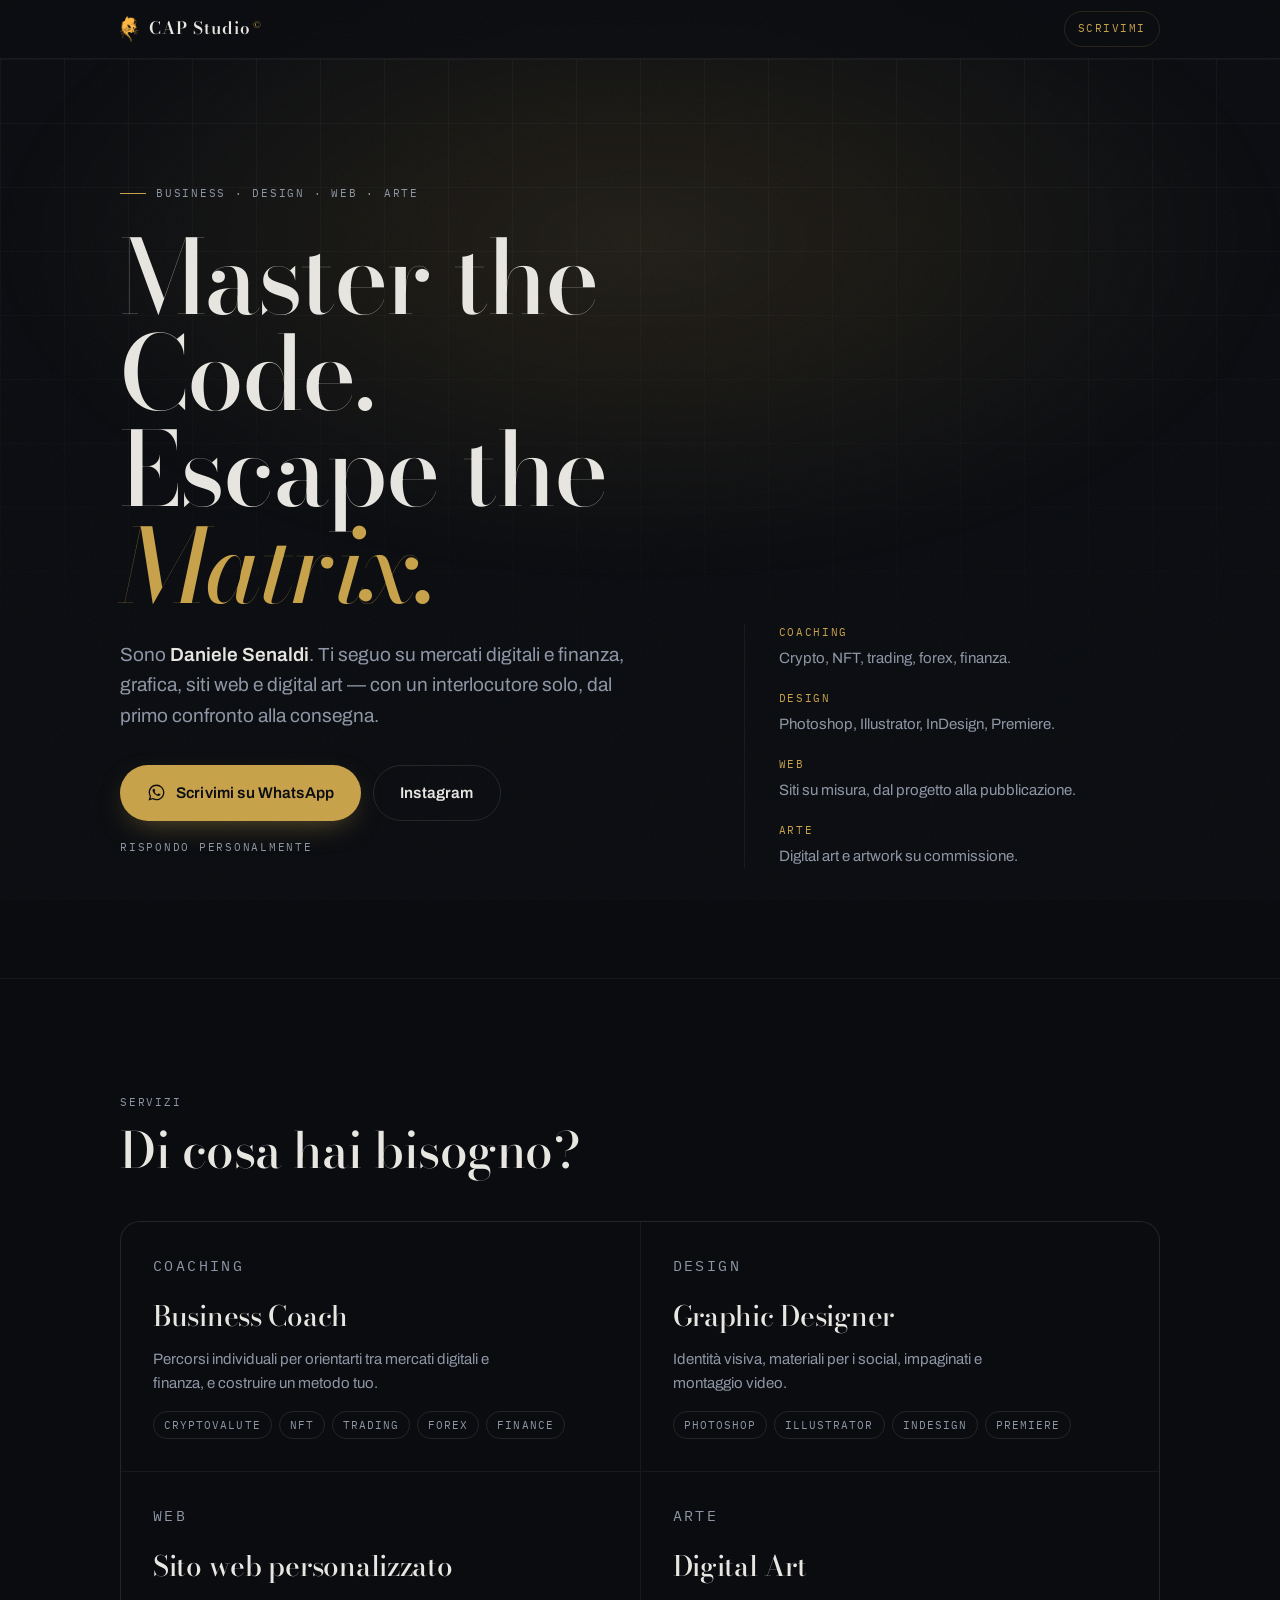
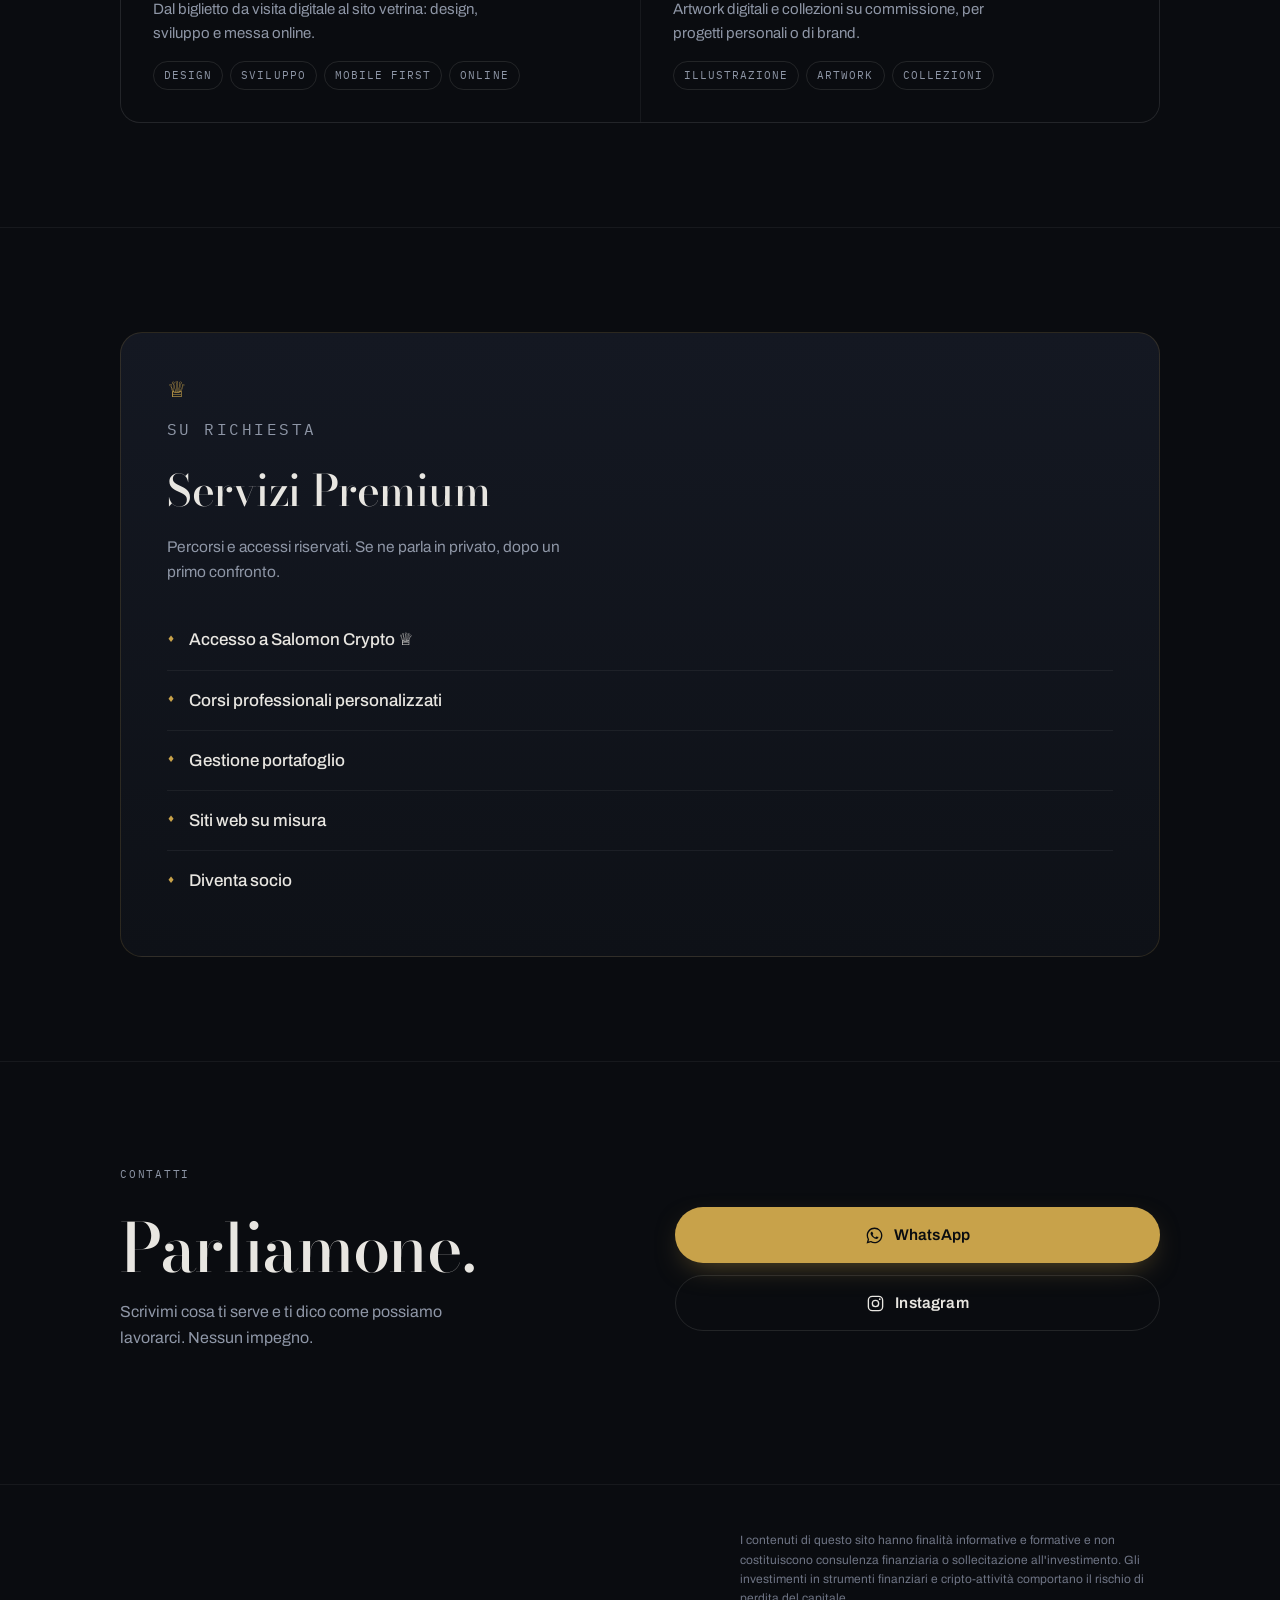
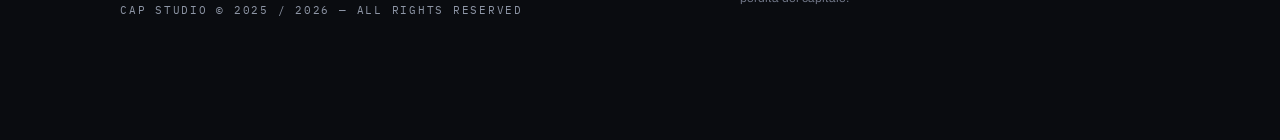
==== index.html @ 84369e01 "Add files via upload" ====
<!DOCTYPE html>
<html lang="it">
<head>
<meta charset="utf-8">
<meta name="viewport" content="width=device-width, initial-scale=1, viewport-fit=cover">
<title>CAP Studio © — Daniele Senaldi</title>
<meta name="description" content="CAP Studio: coaching su finanza e mercati digitali, graphic design, siti web su misura e digital art. Scrivimi su WhatsApp.">
<meta name="theme-color" content="#0A0C10">
<link rel="icon" href="https://danielesenaldi.github.io/CAP/caplogo.png">

<meta property="og:type" content="website">
<meta property="og:title" content="CAP Studio © — Daniele Senaldi">
<meta property="og:description" content="Coaching su finanza e mercati digitali, graphic design, siti web su misura e digital art.">
<meta property="og:image" content="https://danielesenaldi.github.io/CAP/caplogo.png">
<meta property="og:url" content="https://danielesenaldi.github.io/CAP/">
<meta name="twitter:card" content="summary_large_image">

<link rel="preconnect" href="https://fonts.googleapis.com">
<link rel="preconnect" href="https://fonts.gstatic.com" crossorigin>
<link href="https://fonts.googleapis.com/css2?family=Archivo:wght@400;500;600;700&family=Bodoni+Moda:ital,opsz,wght@0,6..96,400..900;1,6..96,400..900&family=IBM+Plex+Mono:wght@400;500&display=swap" rel="stylesheet">

<style>
/* ============================================================
   CAP STUDIO — palette
   ink #0A0C10 · surface #141822 · bone #E8E6E1
   mist #8E96A6 · brass #C8A24A
   ============================================================ */
:root{
  --ink:#0A0C10;
  --ink-2:#0E1117;
  --surface:#141822;
  --line:rgba(232,230,225,.11);
  --line-soft:rgba(232,230,225,.06);
  --bone:#E8E6E1;
  --mist:#8E96A6;
  --brass:#C8A24A;
  --brass-dim:rgba(200,162,74,.16);
  --pad:clamp(20px,5.5vw,40px);
  --maxw:1120px;
}
*{box-sizing:border-box}
html{-webkit-text-size-adjust:100%}
body{
  margin:0;
  background:var(--ink);
  color:var(--bone);
  font-family:"Archivo",system-ui,sans-serif;
  font-size:16px;
  line-height:1.6;
  -webkit-font-smoothing:antialiased;
  overflow-x:hidden;
}
/* grana finissima, tiene il fondo scuro vivo */
body::after{
  content:"";position:fixed;inset:0;pointer-events:none;z-index:60;opacity:.035;
  background-image:url("data:image/svg+xml,%3Csvg xmlns='http://www.w3.org/2000/svg' width='140' height='140'%3E%3Cfilter id='n'%3E%3CfeTurbulence type='fractalNoise' baseFrequency='.85' numOctaves='3'/%3E%3C/filter%3E%3Crect width='100%25' height='100%25' filter='url(%23n)'/%3E%3C/svg%3E");
}
a{color:inherit;text-decoration:none}
img{max-width:100%;display:block}
::selection{background:var(--brass);color:var(--ink)}
:focus-visible{outline:2px solid var(--brass);outline-offset:3px;border-radius:4px}

.wrap{width:100%;max-width:var(--maxw);margin:0 auto;padding-inline:var(--pad)}

/* ---------- utility type ---------- */
.mono{
  font-family:"IBM Plex Mono",ui-monospace,monospace;
  font-size:11px;letter-spacing:.16em;text-transform:uppercase;color:var(--mist);
}
.serif{font-family:"Bodoni Moda",Georgia,serif}

/* ---------- topbar ---------- */
.topbar{
  position:sticky;top:0;z-index:50;
  background:rgba(10,12,16,.72);
  backdrop-filter:saturate(140%) blur(14px);
  -webkit-backdrop-filter:saturate(140%) blur(14px);
  border-bottom:1px solid var(--line-soft);
}
.topbar__in{display:flex;align-items:center;justify-content:space-between;height:58px}
.brand{display:flex;align-items:center;gap:10px}
/* Se il logo è chiaro su fondo trasparente va benissimo così.
   Se invece è SCURO o ha lo sfondo bianco, aggiungi la classe
   "logo--invert" al tag <img> qui sotto. */
.brand img{height:26px;width:auto}
.logo--invert{filter:invert(1) brightness(1.6)}
.brand__name{font-family:"Bodoni Moda",serif;font-size:17px;letter-spacing:.06em;font-weight:600}
.brand__name sup{font-size:9px;color:var(--brass);vertical-align:super;margin-left:2px}
.topbar__cta{
  font-family:"IBM Plex Mono",monospace;font-size:11px;letter-spacing:.14em;text-transform:uppercase;
  color:var(--brass);border:1px solid var(--brass-dim);padding:8px 13px;border-radius:100px;
  transition:background .25s ease;
}
.topbar__cta:hover{background:var(--brass-dim)}

/* ---------- hero ---------- */
.hero{position:relative;padding:clamp(48px,11vw,96px) 0 clamp(44px,9vw,80px)}
.hero::before{
  content:"";position:absolute;z-index:-1;inset:-30% -20% 30% -20%;
  background:radial-gradient(closest-side,rgba(200,162,74,.13),transparent 72%);
  filter:blur(20px);
}
.hero__grid{
  position:absolute;inset:0;z-index:-2;pointer-events:none;
  background-image:linear-gradient(var(--line-soft) 1px,transparent 1px),
                   linear-gradient(90deg,var(--line-soft) 1px,transparent 1px);
  background-size:64px 64px;
  mask-image:linear-gradient(180deg,rgba(0,0,0,.7),transparent 78%);
  -webkit-mask-image:linear-gradient(180deg,rgba(0,0,0,.7),transparent 78%);
}
.eyebrow{display:flex;align-items:center;gap:10px;margin-bottom:26px}
.eyebrow::before{content:"";width:26px;height:1px;background:var(--brass);flex:none}

h1{
  font-family:"Bodoni Moda",Georgia,serif;
  font-weight:500;
  font-size:clamp(2.9rem,12.5vw,6.4rem);
  line-height:.94;
  letter-spacing:-.02em;
  margin:0 0 26px;
}
h1 .line{display:block}
h1 em{font-style:italic;color:var(--brass);font-weight:500}
.decode{display:inline-block;min-width:1ch}

.lede{
  font-size:clamp(16px,4.1vw,19px);
  color:var(--mist);
  max-width:46ch;
  margin:0 0 34px;
}
.lede b{color:var(--bone);font-weight:600}

.actions{display:flex;flex-wrap:wrap;gap:12px;align-items:center}
.btn{
  display:inline-flex;align-items:center;justify-content:center;gap:10px;
  min-height:56px;padding:0 26px;border-radius:100px;
  font-weight:600;font-size:15.5px;letter-spacing:.01em;
  border:1px solid transparent;transition:transform .18s ease,background .25s ease,border-color .25s ease;
}
.btn:active{transform:scale(.975)}
.btn--primary{background:var(--brass);color:#0A0C10;box-shadow:0 10px 30px -12px rgba(200,162,74,.55)}
.btn--primary:hover{background:#D8B25C}
.btn--ghost{border-color:var(--line);color:var(--bone)}
.btn--ghost:hover{border-color:var(--brass);color:var(--brass)}
.btn svg{width:19px;height:19px;flex:none}
.note{margin-top:18px}

/* ---------- sezioni ---------- */
section{padding:clamp(56px,11vw,104px) 0;border-top:1px solid var(--line-soft)}
.head{margin-bottom:clamp(28px,6vw,44px)}
.head h2{
  font-family:"Bodoni Moda",serif;font-weight:500;
  font-size:clamp(2rem,7.5vw,3.1rem);line-height:1.04;letter-spacing:-.01em;margin:14px 0 0;
}

/* ---------- servizi ---------- */
.services{display:grid;gap:1px;background:var(--line-soft);border:1px solid var(--line-soft);border-radius:20px;overflow:hidden}
.service{background:var(--ink);padding:clamp(22px,5.5vw,32px);transition:background .3s ease}
.service:hover{background:var(--ink-2)}
.service h3{
  font-family:"Bodoni Moda",serif;font-weight:500;font-size:clamp(1.4rem,5.4vw,1.75rem);
  margin:12px 0 8px;letter-spacing:-.01em;
}
.service p{margin:0 0 16px;color:var(--mist);font-size:15px;max-width:40ch}
.tags{display:flex;flex-wrap:wrap;gap:7px;list-style:none;padding:0;margin:0}
.tags li{
  font-family:"IBM Plex Mono",monospace;font-size:10.5px;letter-spacing:.1em;text-transform:uppercase;
  color:var(--mist);border:1px solid var(--line);padding:5px 10px;border-radius:100px;
}

/* ---------- premium ---------- */
.premium{
  background:linear-gradient(180deg,var(--surface),var(--ink-2));
  border:1px solid var(--brass-dim);border-radius:22px;
  padding:clamp(26px,6vw,46px);
}
.premium .crown{font-size:22px;color:var(--brass);line-height:1}
.premium h2{
  font-family:"Bodoni Moda",serif;font-weight:500;font-size:clamp(1.9rem,7vw,2.7rem);
  margin:14px 0 10px;letter-spacing:-.01em;
}
.premium > p{color:var(--mist);margin:0 0 26px;max-width:44ch;font-size:15.5px}
.plist{list-style:none;margin:0;padding:0}
.plist li{
  display:flex;align-items:center;gap:14px;
  padding:16px 0;border-top:1px solid var(--line-soft);
  font-size:clamp(15.5px,4.2vw,17px);font-weight:500;
}
.plist li:first-child{border-top:0}
.plist li::before{
  content:"♦";color:var(--brass);font-size:9px;flex:none;transform:translateY(-1px);
}

/* ---------- contatti ---------- */
.contact{text-align:left}
.contact h2{
  font-family:"Bodoni Moda",serif;font-weight:500;
  font-size:clamp(2.3rem,10vw,4.2rem);line-height:1;letter-spacing:-.02em;margin:14px 0 18px;
}
.contact p{color:var(--mist);max-width:42ch;margin:0 0 30px}
.contact .actions{margin-bottom:8px}
.contact .btn{width:100%}

/* ---------- footer ---------- */
footer{border-top:1px solid var(--line-soft);padding:34px 0 calc(120px + env(safe-area-inset-bottom))}
.foot{display:flex;flex-direction:column;gap:14px}
.disclaimer{font-size:12px;line-height:1.6;color:#6E7484;max-width:60ch}

/* ---------- dock mobile ---------- */
.dock{
  position:fixed;left:0;right:0;bottom:0;z-index:55;
  padding:12px var(--pad) calc(12px + env(safe-area-inset-bottom));
  background:linear-gradient(180deg,rgba(10,12,16,0),rgba(10,12,16,.92) 34%);
  transform:translateY(130%);transition:transform .38s cubic-bezier(.2,.8,.2,1);
}
.dock.is-on{transform:translateY(0)}
.dock .btn{width:100%}

/* ---------- reveal ---------- */
.rv{opacity:0;transform:translateY(18px);transition:opacity .7s ease,transform .7s cubic-bezier(.2,.8,.2,1)}
.rv.in{opacity:1;transform:none}

/* ---------- desktop ---------- */
@media (min-width:900px){
  .hero{padding:clamp(80px,9vw,130px) 0 110px}
  .hero__in{display:grid;grid-template-columns:1.15fr .85fr;gap:60px;align-items:end}
  .hero__aside{border-left:1px solid var(--line-soft);padding-left:34px}
  .hero__aside dl{margin:0;display:grid;gap:20px}
  .hero__aside dt{font-family:"IBM Plex Mono",monospace;font-size:10.5px;letter-spacing:.16em;text-transform:uppercase;color:var(--brass)}
  .hero__aside dd{margin:5px 0 0;font-size:15px;color:var(--mist)}
  .services{grid-template-columns:1fr 1fr}
  .contact__in{display:grid;grid-template-columns:1fr 1fr;gap:70px;align-items:center}
  .contact .actions{flex-direction:column;align-items:stretch}
  .dock{display:none}
  .foot{flex-direction:row;justify-content:space-between;align-items:flex-end}
}
@media (max-width:899px){.hero__aside{display:none}}

@media (prefers-reduced-motion:reduce){
  *{animation:none!important;transition:none!important}
  .rv{opacity:1;transform:none}
}
</style>
</head>
<body>

<header class="topbar">
  <div class="wrap topbar__in">
    <a class="brand" href="#top">
      <img src="https://danielesenaldi.github.io/CAP/caplogo.png" alt="">
      <span class="brand__name">CAP Studio<sup>©</sup></span>
    </a>
    <a class="topbar__cta" href="https://wa.me/393472335717?text=Ciao%20Daniele%2C%20ti%20scrivo%20dal%20sito%20CAP%20Studio.">Scrivimi</a>
  </div>
</header>

<main id="top">

  <!-- HERO -->
  <div class="hero">
    <div class="hero__grid" aria-hidden="true"></div>
    <div class="wrap hero__in">
      <div>
        <p class="mono eyebrow">Business · Design · Web · Arte</p>
        <h1>
          <span class="line">Master the Code.</span>
          <span class="line">Escape the <em><span class="decode" data-word="Matrix">Matrix</span>.</em></span>
        </h1>
        <p class="lede">Sono <b>Daniele Senaldi</b>. Ti seguo su mercati digitali e finanza, grafica, siti web e digital art — con un interlocutore solo, dal primo confronto alla consegna.</p>
        <div class="actions">
          <a class="btn btn--primary" href="https://wa.me/393472335717?text=Ciao%20Daniele%2C%20ti%20scrivo%20dal%20sito%20CAP%20Studio.">
            <svg viewBox="0 0 24 24" fill="currentColor" aria-hidden="true"><path d="M12.04 2C6.58 2 2.13 6.45 2.13 11.91c0 1.75.46 3.45 1.32 4.95L2 22l5.25-1.38a9.9 9.9 0 0 0 4.79 1.22h.01c5.46 0 9.91-4.45 9.91-9.91 0-2.65-1.03-5.14-2.9-7.01A9.82 9.82 0 0 0 12.04 2Zm0 18.15h-.01a8.2 8.2 0 0 1-4.19-1.15l-.3-.18-3.12.82.83-3.04-.2-.31a8.16 8.16 0 0 1-1.26-4.38c0-4.54 3.7-8.24 8.25-8.24 2.2 0 4.27.86 5.83 2.42a8.19 8.19 0 0 1 2.41 5.83c0 4.54-3.7 8.23-8.24 8.23Zm4.52-6.16c-.25-.12-1.47-.72-1.69-.81-.23-.08-.39-.12-.56.13-.16.24-.64.8-.78.97-.15.16-.29.18-.54.06-.25-.13-1.05-.39-1.99-1.23-.74-.66-1.24-1.47-1.38-1.72-.15-.25-.02-.38.11-.5.11-.11.25-.29.37-.44.13-.15.17-.25.25-.41.09-.17.04-.31-.02-.44-.06-.12-.56-1.35-.77-1.85-.2-.48-.4-.42-.56-.43h-.47c-.16 0-.42.06-.64.31-.22.25-.84.82-.84 2s.86 2.32.98 2.48c.12.16 1.7 2.59 4.11 3.63.58.25 1.02.4 1.37.51.58.18 1.1.16 1.52.1.46-.07 1.47-.6 1.68-1.18.21-.58.21-1.07.15-1.18-.06-.11-.22-.17-.47-.29Z"/></svg>
            Scrivimi su WhatsApp
          </a>
          <a class="btn btn--ghost" href="https://instagram.com/daniele.senaldi?igsh=MXV1d3dmcTcwMTh4Yg==">Instagram</a>
        </div>
        <p class="mono note">Rispondo personalmente</p>
      </div>

      <aside class="hero__aside">
        <dl>
          <div><dt>Coaching</dt><dd>Crypto, NFT, trading, forex, finanza.</dd></div>
          <div><dt>Design</dt><dd>Photoshop, Illustrator, InDesign, Premiere.</dd></div>
          <div><dt>Web</dt><dd>Siti su misura, dal progetto alla pubblicazione.</dd></div>
          <div><dt>Arte</dt><dd>Digital art e artwork su commissione.</dd></div>
        </dl>
      </aside>
    </div>
  </div>

  <!-- SERVIZI -->
  <section>
    <div class="wrap">
      <div class="head rv">
        <p class="mono">Servizi</p>
        <h2>Di cosa hai bisogno?</h2>
      </div>

      <div class="services rv">
        <article class="service">
          <p class="mono">Coaching</p>
          <h3>Business Coach</h3>
          <p>Percorsi individuali per orientarti tra mercati digitali e finanza, e costruire un metodo tuo.</p>
          <ul class="tags"><li>Cryptovalute</li><li>NFT</li><li>Trading</li><li>Forex</li><li>Finance</li></ul>
        </article>

        <article class="service">
          <p class="mono">Design</p>
          <h3>Graphic Designer</h3>
          <p>Identità visiva, materiali per i social, impaginati e montaggio video.</p>
          <ul class="tags"><li>Photoshop</li><li>Illustrator</li><li>InDesign</li><li>Premiere</li></ul>
        </article>

        <article class="service">
          <p class="mono">Web</p>
          <h3>Sito web personalizzato</h3>
          <p>Dal biglietto da visita digitale al sito vetrina: design, sviluppo e messa online.</p>
          <ul class="tags"><li>Design</li><li>Sviluppo</li><li>Mobile first</li><li>Online</li></ul>
        </article>

        <article class="service">
          <p class="mono">Arte</p>
          <h3>Digital Art</h3>
          <p>Artwork digitali e collezioni su commissione, per progetti personali o di brand.</p>
          <ul class="tags"><li>Illustrazione</li><li>Artwork</li><li>Collezioni</li></ul>
        </article>
      </div>
    </div>
  </section>

  <!-- PREMIUM -->
  <section>
    <div class="wrap">
      <div class="premium rv">
        <div class="crown">♕</div>
        <p class="mono" style="margin:16px 0 0">Su richiesta</p>
        <h2>Servizi Premium</h2>
        <p>Percorsi e accessi riservati. Se ne parla in privato, dopo un primo confronto.</p>
        <ul class="plist">
          <li>Accesso a Salomon Crypto ♕</li>
          <li>Corsi professionali personalizzati</li>
          <li>Gestione portafoglio</li>
          <li>Siti web su misura</li>
          <li>Diventa socio</li>
        </ul>
      </div>
    </div>
  </section>

  <!-- CONTATTI -->
  <section class="contact" id="contatti">
    <div class="wrap contact__in">
      <div class="rv">
        <p class="mono">Contatti</p>
        <h2>Parliamone.</h2>
        <p>Scrivimi cosa ti serve e ti dico come possiamo lavorarci. Nessun impegno.</p>
      </div>
      <div class="actions rv">
        <a class="btn btn--primary" href="https://wa.me/393472335717?text=Ciao%20Daniele%2C%20ti%20scrivo%20dal%20sito%20CAP%20Studio.">
          <svg viewBox="0 0 24 24" fill="currentColor" aria-hidden="true"><path d="M12.04 2C6.58 2 2.13 6.45 2.13 11.91c0 1.75.46 3.45 1.32 4.95L2 22l5.25-1.38a9.9 9.9 0 0 0 4.79 1.22h.01c5.46 0 9.91-4.45 9.91-9.91 0-2.65-1.03-5.14-2.9-7.01A9.82 9.82 0 0 0 12.04 2Zm0 18.15h-.01a8.2 8.2 0 0 1-4.19-1.15l-.3-.18-3.12.82.83-3.04-.2-.31a8.16 8.16 0 0 1-1.26-4.38c0-4.54 3.7-8.24 8.25-8.24 2.2 0 4.27.86 5.83 2.42a8.19 8.19 0 0 1 2.41 5.83c0 4.54-3.7 8.23-8.24 8.23Zm4.52-6.16c-.25-.12-1.47-.72-1.69-.81-.23-.08-.39-.12-.56.13-.16.24-.64.8-.78.97-.15.16-.29.18-.54.06-.25-.13-1.05-.39-1.99-1.23-.74-.66-1.24-1.47-1.38-1.72-.15-.25-.02-.38.11-.5.11-.11.25-.29.37-.44.13-.15.17-.25.25-.41.09-.17.04-.31-.02-.44-.06-.12-.56-1.35-.77-1.85-.2-.48-.4-.42-.56-.43h-.47c-.16 0-.42.06-.64.31-.22.25-.84.82-.84 2s.86 2.32.98 2.48c.12.16 1.7 2.59 4.11 3.63.58.25 1.02.4 1.37.51.58.18 1.1.16 1.52.1.46-.07 1.47-.6 1.68-1.18.21-.58.21-1.07.15-1.18-.06-.11-.22-.17-.47-.29Z"/></svg>
          WhatsApp
        </a>
        <a class="btn btn--ghost" href="https://instagram.com/daniele.senaldi?igsh=MXV1d3dmcTcwMTh4Yg==">
          <svg viewBox="0 0 24 24" fill="none" stroke="currentColor" stroke-width="1.7" aria-hidden="true"><rect x="3" y="3" width="18" height="18" rx="5"/><circle cx="12" cy="12" r="4"/><circle cx="17.4" cy="6.6" r="1.1" fill="currentColor" stroke="none"/></svg>
          Instagram
        </a>
      </div>
    </div>
  </section>
</main>

<footer>
  <div class="wrap foot">
    <p class="mono" style="margin:0">CAP Studio © 2025 / 2026 — All rights reserved</p>
    <p class="disclaimer">I contenuti di questo sito hanno finalità informative e formative e non costituiscono consulenza finanziaria o sollecitazione all'investimento. Gli investimenti in strumenti finanziari e cripto-attività comportano il rischio di perdita del capitale.</p>
  </div>
</footer>

<div class="dock" id="dock">
  <a class="btn btn--primary" href="https://wa.me/393472335717?text=Ciao%20Daniele%2C%20ti%20scrivo%20dal%20sito%20CAP%20Studio.">
    <svg viewBox="0 0 24 24" fill="currentColor" aria-hidden="true"><path d="M12.04 2C6.58 2 2.13 6.45 2.13 11.91c0 1.75.46 3.45 1.32 4.95L2 22l5.25-1.38a9.9 9.9 0 0 0 4.79 1.22h.01c5.46 0 9.91-4.45 9.91-9.91 0-2.65-1.03-5.14-2.9-7.01A9.82 9.82 0 0 0 12.04 2Zm0 18.15h-.01a8.2 8.2 0 0 1-4.19-1.15l-.3-.18-3.12.82.83-3.04-.2-.31a8.16 8.16 0 0 1-1.26-4.38c0-4.54 3.7-8.24 8.25-8.24 2.2 0 4.27.86 5.83 2.42a8.19 8.19 0 0 1 2.41 5.83c0 4.54-3.7 8.23-8.24 8.23Zm4.52-6.16c-.25-.12-1.47-.72-1.69-.81-.23-.08-.39-.12-.56.13-.16.24-.64.8-.78.97-.15.16-.29.18-.54.06-.25-.13-1.05-.39-1.99-1.23-.74-.66-1.24-1.47-1.38-1.72-.15-.25-.02-.38.11-.5.11-.11.25-.29.37-.44.13-.15.17-.25.25-.41.09-.17.04-.31-.02-.44-.06-.12-.56-1.35-.77-1.85-.2-.48-.4-.42-.56-.43h-.47c-.16 0-.42.06-.64.31-.22.25-.84.82-.84 2s.86 2.32.98 2.48c.12.16 1.7 2.59 4.11 3.63.58.25 1.02.4 1.37.51.58.18 1.1.16 1.52.1.46-.07 1.47-.6 1.68-1.18.21-.58.21-1.07.15-1.18-.06-.11-.22-.17-.47-.29Z"/></svg>
    Scrivimi su WhatsApp
  </a>
</div>

<script>
(function(){
  var reduce = window.matchMedia('(prefers-reduced-motion: reduce)').matches;

  /* --- firma: la parola "Matrix" si decodifica al caricamento --- */
  var el = document.querySelector('.decode');
  if (el && !reduce) {
    var target = el.dataset.word, pool = 'ABCDEFGHIJKLMNOPQRSTUVWXYZ#$%&/\\<>*01';
    var start = null, dur = 950;
    el.style.minWidth = el.offsetWidth + 'px';
    function frame(t){
      if (!start) start = t;
      var p = Math.min((t - start) / dur, 1), out = '';
      for (var i = 0; i < target.length; i++){
        out += (p * target.length > i + Math.random() * 1.2)
          ? target[i]
          : pool[Math.floor(Math.random() * pool.length)];
      }
      el.textContent = out;
      if (p < 1) requestAnimationFrame(frame); else el.textContent = target;
    }
    setTimeout(function(){ requestAnimationFrame(frame); }, 260);
  }

  /* --- reveal allo scroll --- */
  var io = new IntersectionObserver(function(es){
    es.forEach(function(e){ if (e.isIntersecting){ e.target.classList.add('in'); io.unobserve(e.target); } });
  }, {threshold:.14, rootMargin:'0px 0px -8% 0px'});
  document.querySelectorAll('.rv').forEach(function(n){ io.observe(n); });

  /* --- barra WhatsApp fissa su mobile --- */
  var dock = document.getElementById('dock'),
      hero = document.querySelector('.hero'),
      contatti = document.getElementById('contatti'),
      pastHero = false, atContact = false;
  function sync(){ dock.classList.toggle('is-on', pastHero && !atContact); }
  new IntersectionObserver(function(es){
    pastHero = !es[0].isIntersecting; sync();
  }, {threshold:0}).observe(hero);
  new IntersectionObserver(function(es){
    atContact = es[0].isIntersecting; sync();
  }, {threshold:.2}).observe(contatti);
})();
</script>
</body>
</html>
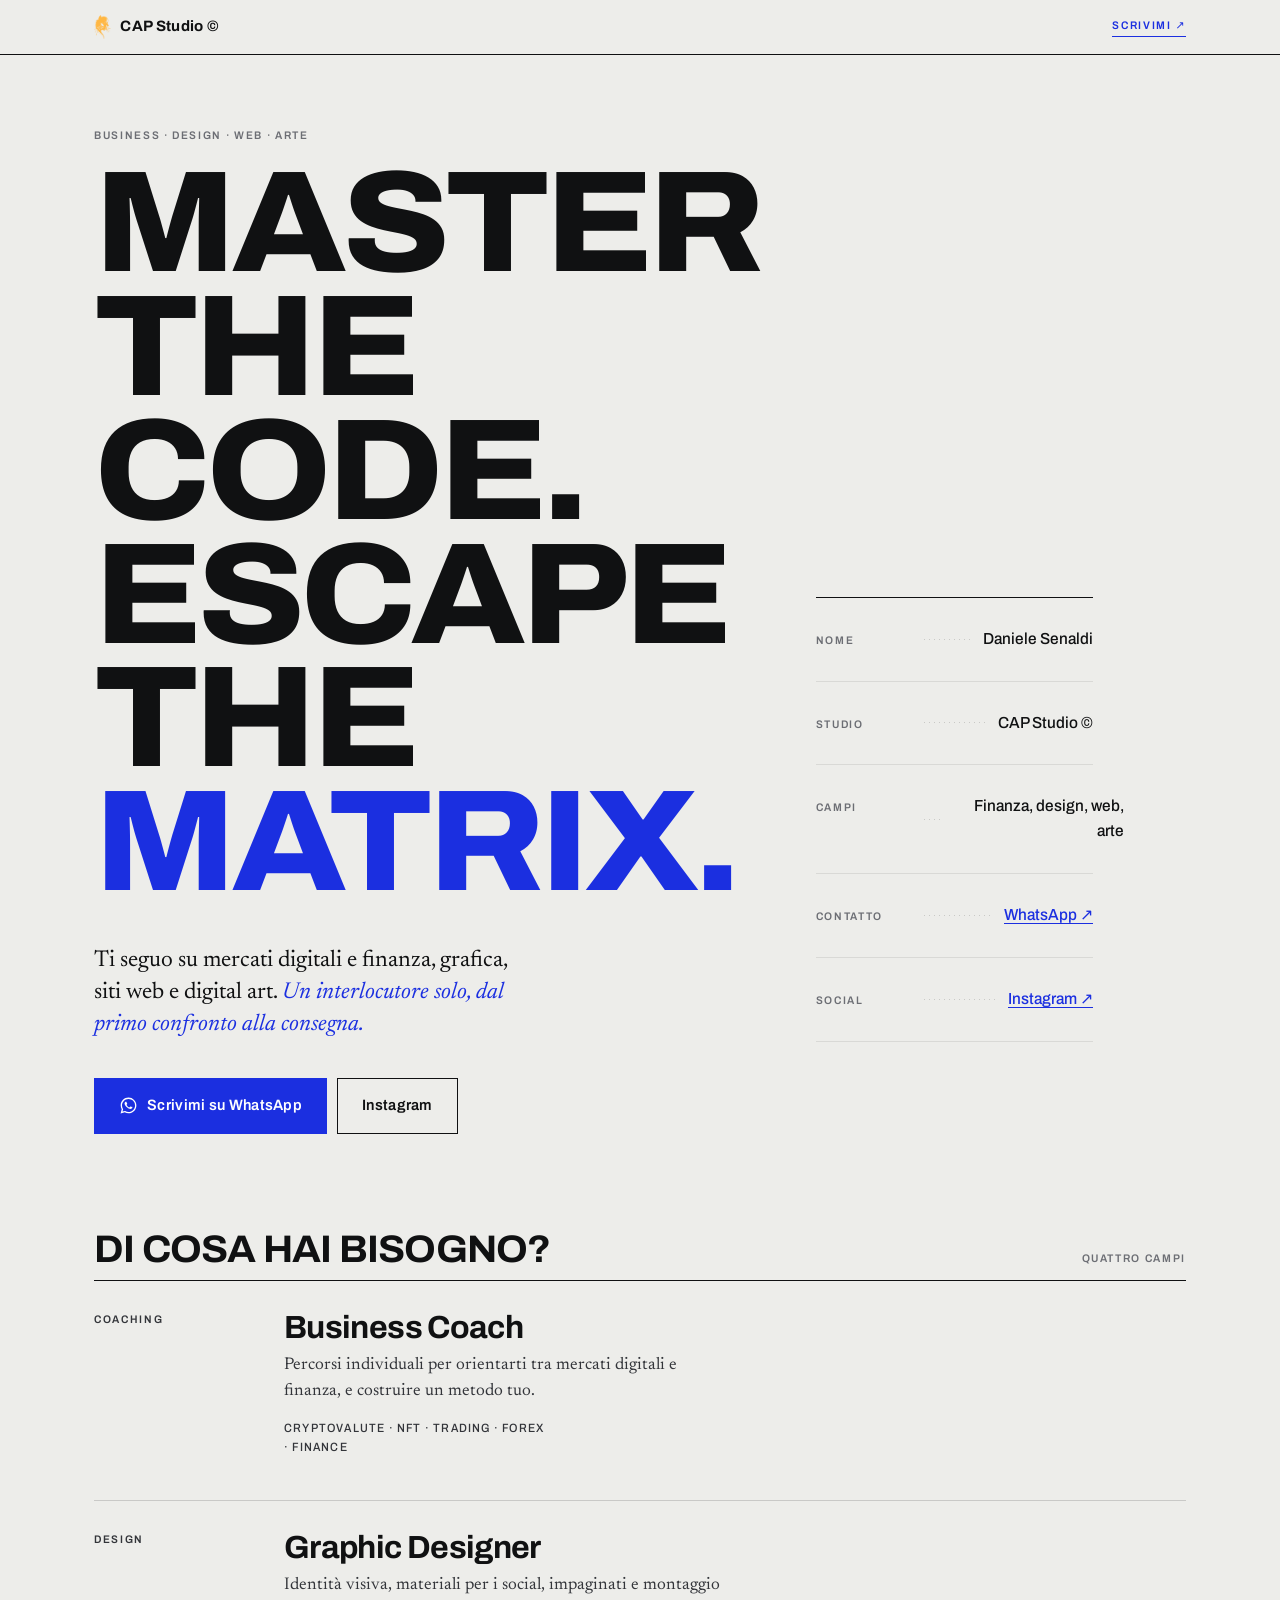
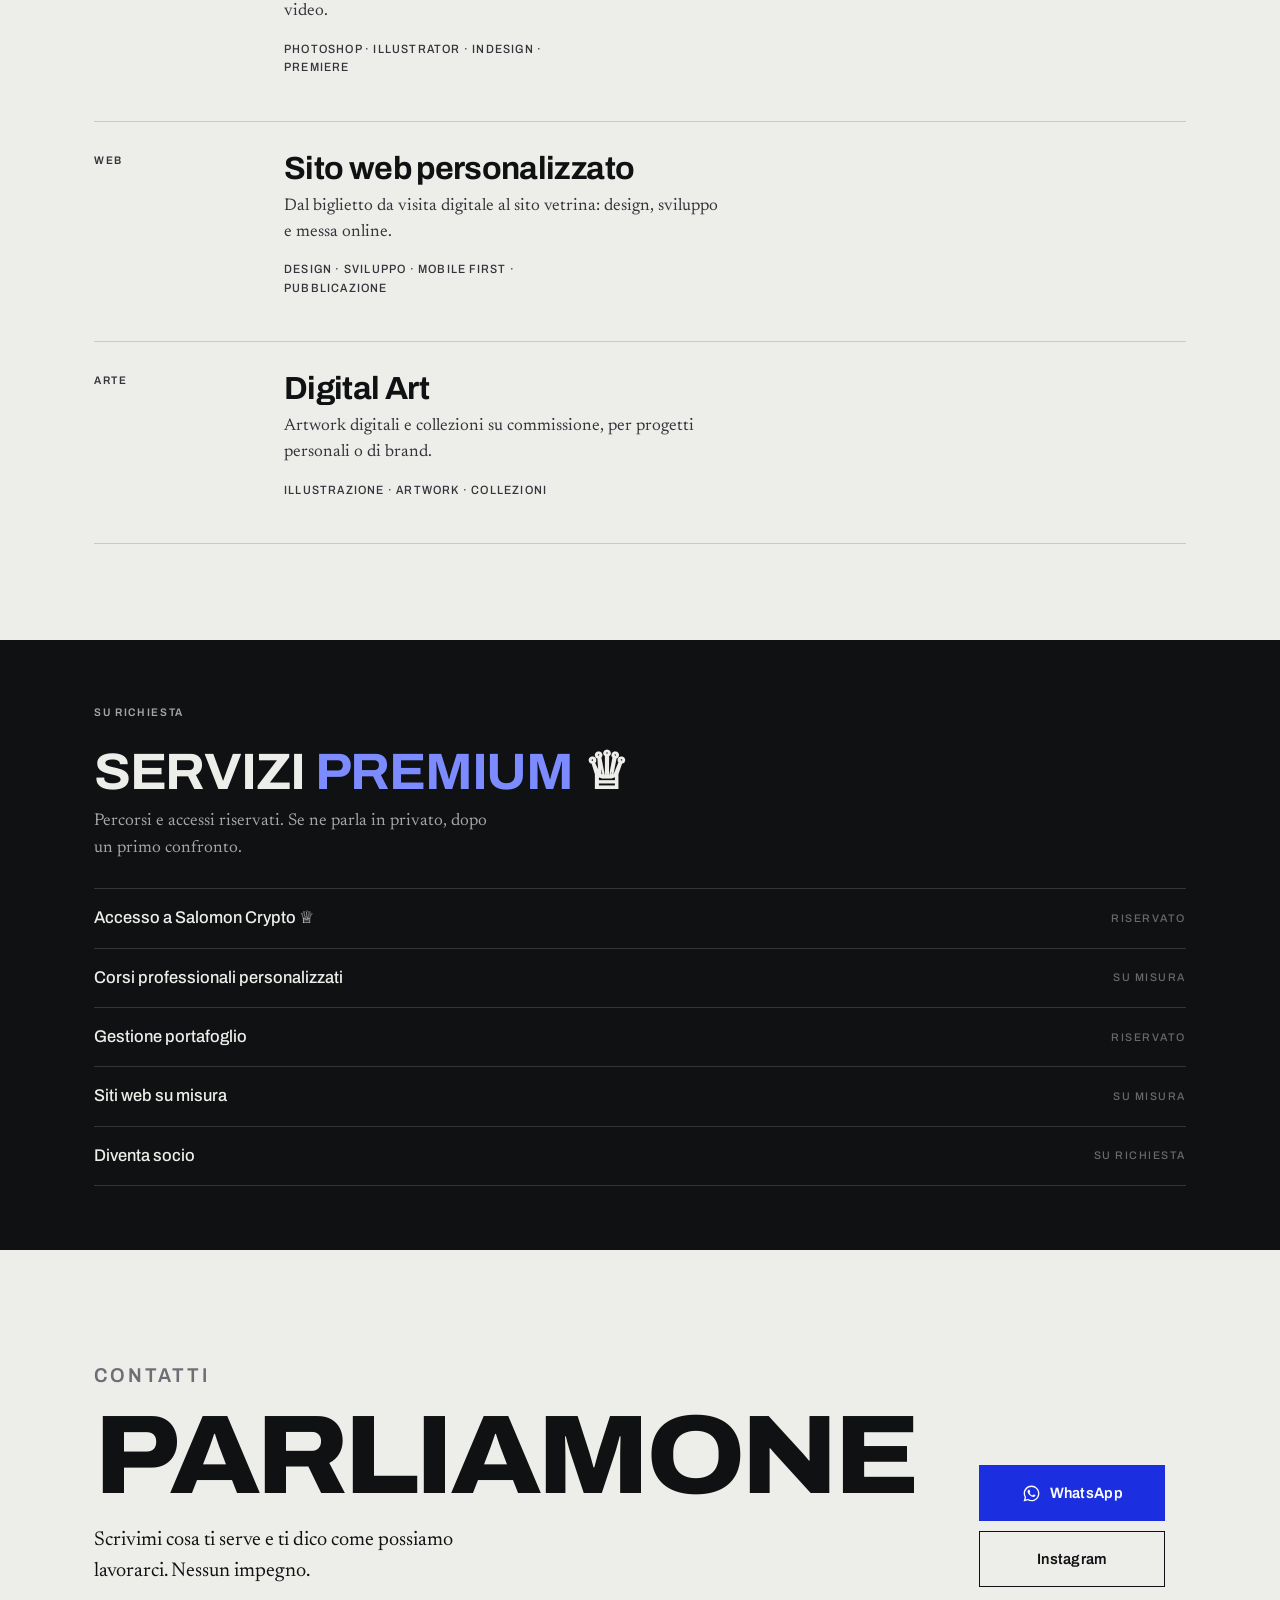
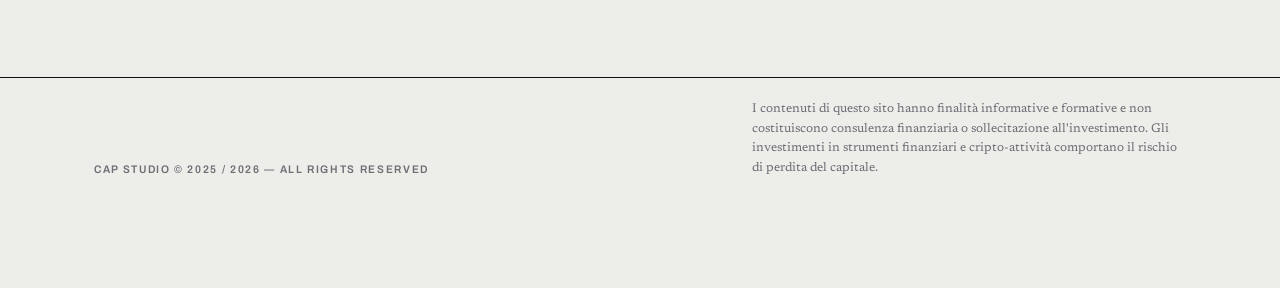
==== commit a3674722: "Rename index-v2.html to index.html" ====
--- a/index.html
+++ b/index.html
@@ -5,7 +5,7 @@
 <meta name="viewport" content="width=device-width, initial-scale=1, viewport-fit=cover">
 <title>CAP Studio © — Daniele Senaldi</title>
 <meta name="description" content="CAP Studio: coaching su finanza e mercati digitali, graphic design, siti web su misura e digital art. Scrivimi su WhatsApp.">
-<meta name="theme-color" content="#0A0C10">
+<meta name="theme-color" content="#EDEDEA">
 <link rel="icon" href="https://danielesenaldi.github.io/CAP/caplogo.png">
 
 <meta property="og:type" content="website">
@@ -17,354 +17,350 @@
 
 <link rel="preconnect" href="https://fonts.googleapis.com">
 <link rel="preconnect" href="https://fonts.gstatic.com" crossorigin>
-<link href="https://fonts.googleapis.com/css2?family=Archivo:wght@400;500;600;700&family=Bodoni+Moda:ital,opsz,wght@0,6..96,400..900;1,6..96,400..900&family=IBM+Plex+Mono:wght@400;500&display=swap" rel="stylesheet">
+<link href="https://fonts.googleapis.com/css2?family=Archivo:wdth,wght@62..125,400..800&family=Newsreader:ital,opsz,wght@0,6..72,300..600;1,6..72,300..500&display=swap" rel="stylesheet">
 
 <style>
 /* ============================================================
-   CAP STUDIO — palette
-   ink #0A0C10 · surface #141822 · bone #E8E6E1
-   mist #8E96A6 · brass #C8A24A
+   CAP STUDIO — v2 "scheda"
+   paper #EDEDEA · ink #101112 · cobalt #1B2FE0 · grey #6C6E74
+   Impaginazione a griglia stretta, filetti, etichette.
    ============================================================ */
 :root{
-  --ink:#0A0C10;
-  --ink-2:#0E1117;
-  --surface:#141822;
-  --line:rgba(232,230,225,.11);
-  --line-soft:rgba(232,230,225,.06);
-  --bone:#E8E6E1;
-  --mist:#8E96A6;
-  --brass:#C8A24A;
-  --brass-dim:rgba(200,162,74,.16);
-  --pad:clamp(20px,5.5vw,40px);
-  --maxw:1120px;
+  --paper:#EDEDEA;
+  --paper-2:#E4E4E0;
+  --ink:#101112;
+  --grey:#6C6E74;
+  --cobalt:#1B2FE0;
+  --rule:rgba(16,17,18,.16);
+  --rule-soft:rgba(16,17,18,.09);
+  --pad:clamp(18px,5vw,44px);
+  --maxw:1180px;
 }
 *{box-sizing:border-box}
 html{-webkit-text-size-adjust:100%}
 body{
-  margin:0;
-  background:var(--ink);
-  color:var(--bone);
-  font-family:"Archivo",system-ui,sans-serif;
-  font-size:16px;
-  line-height:1.6;
-  -webkit-font-smoothing:antialiased;
-  overflow-x:hidden;
-}
-/* grana finissima, tiene il fondo scuro vivo */
-body::after{
-  content:"";position:fixed;inset:0;pointer-events:none;z-index:60;opacity:.035;
-  background-image:url("data:image/svg+xml,%3Csvg xmlns='http://www.w3.org/2000/svg' width='140' height='140'%3E%3Cfilter id='n'%3E%3CfeTurbulence type='fractalNoise' baseFrequency='.85' numOctaves='3'/%3E%3C/filter%3E%3Crect width='100%25' height='100%25' filter='url(%23n)'/%3E%3C/svg%3E");
+  margin:0;background:var(--paper);color:var(--ink);
+  font-family:"Newsreader",Georgia,serif;
+  font-size:17px;line-height:1.55;
+  -webkit-font-smoothing:antialiased;overflow-x:hidden;
 }
 a{color:inherit;text-decoration:none}
 img{max-width:100%;display:block}
-::selection{background:var(--brass);color:var(--ink)}
-:focus-visible{outline:2px solid var(--brass);outline-offset:3px;border-radius:4px}
+::selection{background:var(--cobalt);color:#fff}
+:focus-visible{outline:2px solid var(--cobalt);outline-offset:3px}
 
 .wrap{width:100%;max-width:var(--maxw);margin:0 auto;padding-inline:var(--pad)}
 
-/* ---------- utility type ---------- */
-.mono{
-  font-family:"IBM Plex Mono",ui-monospace,monospace;
-  font-size:11px;letter-spacing:.16em;text-transform:uppercase;color:var(--mist);
-}
-.serif{font-family:"Bodoni Moda",Georgia,serif}
+/* etichette: Archivo stretto, maiuscolo, spaziato */
+.lab{
+  font-family:"Archivo",system-ui,sans-serif;
+  font-variation-settings:'wdth' 92,'wght' 600;
+  font-size:11px;letter-spacing:.15em;text-transform:uppercase;color:var(--grey);
+  margin:0;
+}
+.lab--ink{color:var(--ink)}
+.lab--cobalt{color:var(--cobalt)}
 
 /* ---------- topbar ---------- */
-.topbar{
-  position:sticky;top:0;z-index:50;
-  background:rgba(10,12,16,.72);
-  backdrop-filter:saturate(140%) blur(14px);
-  -webkit-backdrop-filter:saturate(140%) blur(14px);
-  border-bottom:1px solid var(--line-soft);
-}
-.topbar__in{display:flex;align-items:center;justify-content:space-between;height:58px}
-.brand{display:flex;align-items:center;gap:10px}
-/* Se il logo è chiaro su fondo trasparente va benissimo così.
-   Se invece è SCURO o ha lo sfondo bianco, aggiungi la classe
-   "logo--invert" al tag <img> qui sotto. */
-.brand img{height:26px;width:auto}
-.logo--invert{filter:invert(1) brightness(1.6)}
-.brand__name{font-family:"Bodoni Moda",serif;font-size:17px;letter-spacing:.06em;font-weight:600}
-.brand__name sup{font-size:9px;color:var(--brass);vertical-align:super;margin-left:2px}
-.topbar__cta{
-  font-family:"IBM Plex Mono",monospace;font-size:11px;letter-spacing:.14em;text-transform:uppercase;
-  color:var(--brass);border:1px solid var(--brass-dim);padding:8px 13px;border-radius:100px;
-  transition:background .25s ease;
-}
-.topbar__cta:hover{background:var(--brass-dim)}
+.top{
+  position:sticky;top:0;z-index:40;background:var(--paper);
+  border-bottom:1px solid var(--ink);
+}
+.top__in{display:flex;align-items:center;justify-content:space-between;height:54px;gap:14px}
+.brand{display:flex;align-items:center;gap:9px;min-width:0}
+/* Logo scuro o con fondo bianco? aggiungi class="logo--invert" all'<img> */
+.brand img{height:24px;width:auto}
+.logo--invert{filter:invert(1)}
+.brand span{
+  font-family:"Archivo",sans-serif;font-variation-settings:'wdth' 100,'wght' 700;
+  font-size:15px;letter-spacing:.02em;white-space:nowrap;
+}
+.top a.lab{border-bottom:1px solid var(--cobalt);padding-bottom:2px}
 
 /* ---------- hero ---------- */
-.hero{position:relative;padding:clamp(48px,11vw,96px) 0 clamp(44px,9vw,80px)}
-.hero::before{
-  content:"";position:absolute;z-index:-1;inset:-30% -20% 30% -20%;
-  background:radial-gradient(closest-side,rgba(200,162,74,.13),transparent 72%);
-  filter:blur(20px);
-}
-.hero__grid{
-  position:absolute;inset:0;z-index:-2;pointer-events:none;
-  background-image:linear-gradient(var(--line-soft) 1px,transparent 1px),
-                   linear-gradient(90deg,var(--line-soft) 1px,transparent 1px);
-  background-size:64px 64px;
-  mask-image:linear-gradient(180deg,rgba(0,0,0,.7),transparent 78%);
-  -webkit-mask-image:linear-gradient(180deg,rgba(0,0,0,.7),transparent 78%);
-}
-.eyebrow{display:flex;align-items:center;gap:10px;margin-bottom:26px}
-.eyebrow::before{content:"";width:26px;height:1px;background:var(--brass);flex:none}
-
+.hero{padding:clamp(34px,8vw,72px) 0 0}
 h1{
-  font-family:"Bodoni Moda",Georgia,serif;
-  font-weight:500;
-  font-size:clamp(2.9rem,12.5vw,6.4rem);
-  line-height:.94;
-  letter-spacing:-.02em;
-  margin:0 0 26px;
-}
-h1 .line{display:block}
-h1 em{font-style:italic;color:var(--brass);font-weight:500}
-.decode{display:inline-block;min-width:1ch}
-
-.lede{
-  font-size:clamp(16px,4.1vw,19px);
-  color:var(--mist);
-  max-width:46ch;
-  margin:0 0 34px;
-}
-.lede b{color:var(--bone);font-weight:600}
-
-.actions{display:flex;flex-wrap:wrap;gap:12px;align-items:center}
+  font-family:"Archivo",sans-serif;
+  font-variation-settings:'wdth' 108,'wght' 800;
+  font-size:clamp(3rem,15.5vw,9rem);
+  line-height:.86;letter-spacing:-.035em;text-transform:uppercase;
+  margin:0;
+}
+h1 span{display:block}
+h1 .blu{color:var(--cobalt)}
+.hero__lede{
+  font-size:clamp(18px,4.6vw,23px);line-height:1.4;max-width:34ch;
+  margin:clamp(26px,6vw,40px) 0 0;
+}
+.hero__lede i{font-style:italic;color:var(--cobalt)}
+
+/* ---------- scheda (firma) ---------- */
+.card{margin:clamp(30px,7vw,52px) 0 0;border-top:1px solid var(--ink)}
+.row{
+  display:flex;align-items:baseline;gap:12px;
+  padding:13px 0;border-bottom:1px solid var(--rule-soft);
+}
+.row .lab{flex:none;width:82px}
+.row .dots{
+  flex:1 1 auto;height:1px;align-self:center;
+  background-image:linear-gradient(90deg,var(--rule) 1px,transparent 1px);
+  background-size:5px 1px;background-repeat:repeat-x;
+  min-width:16px;
+}
+.row .val{
+  flex:none;text-align:right;font-size:16px;max-width:62%;
+  font-family:"Archivo",sans-serif;font-variation-settings:'wdth' 95,'wght' 500;
+}
+.row .val a{border-bottom:1.5px solid var(--cobalt);color:var(--cobalt)}
+
+/* ---------- bottoni ---------- */
+.actions{display:flex;flex-wrap:wrap;gap:10px;margin-top:clamp(26px,6vw,36px)}
 .btn{
-  display:inline-flex;align-items:center;justify-content:center;gap:10px;
-  min-height:56px;padding:0 26px;border-radius:100px;
-  font-weight:600;font-size:15.5px;letter-spacing:.01em;
-  border:1px solid transparent;transition:transform .18s ease,background .25s ease,border-color .25s ease;
-}
-.btn:active{transform:scale(.975)}
-.btn--primary{background:var(--brass);color:#0A0C10;box-shadow:0 10px 30px -12px rgba(200,162,74,.55)}
-.btn--primary:hover{background:#D8B25C}
-.btn--ghost{border-color:var(--line);color:var(--bone)}
-.btn--ghost:hover{border-color:var(--brass);color:var(--brass)}
+  display:inline-flex;align-items:center;justify-content:center;gap:9px;
+  min-height:56px;padding:0 24px;
+  font-family:"Archivo",sans-serif;font-variation-settings:'wdth' 96,'wght' 600;
+  font-size:15px;letter-spacing:.02em;
+  border:1.5px solid var(--ink);border-radius:0;
+  transition:transform .16s ease,background .2s ease,color .2s ease;
+}
+.btn:active{transform:translateY(1px)}
+.btn--solid{background:var(--cobalt);border-color:var(--cobalt);color:#fff}
+.btn--solid:hover{background:#0F1FB8;border-color:#0F1FB8}
+.btn--line:hover{background:var(--ink);color:var(--paper)}
 .btn svg{width:19px;height:19px;flex:none}
-.note{margin-top:18px}
 
 /* ---------- sezioni ---------- */
-section{padding:clamp(56px,11vw,104px) 0;border-top:1px solid var(--line-soft)}
-.head{margin-bottom:clamp(28px,6vw,44px)}
-.head h2{
-  font-family:"Bodoni Moda",serif;font-weight:500;
-  font-size:clamp(2rem,7.5vw,3.1rem);line-height:1.04;letter-spacing:-.01em;margin:14px 0 0;
+section{padding:clamp(52px,11vw,96px) 0 0}
+.sechead{
+  display:flex;align-items:baseline;justify-content:space-between;gap:16px;
+  padding-bottom:12px;border-bottom:1.5px solid var(--ink);
+}
+.sechead h2{
+  font-family:"Archivo",sans-serif;font-variation-settings:'wdth' 104,'wght' 700;
+  font-size:clamp(1.6rem,6.2vw,2.4rem);letter-spacing:-.02em;text-transform:uppercase;margin:0;line-height:1;
 }
 
 /* ---------- servizi ---------- */
-.services{display:grid;gap:1px;background:var(--line-soft);border:1px solid var(--line-soft);border-radius:20px;overflow:hidden}
-.service{background:var(--ink);padding:clamp(22px,5.5vw,32px);transition:background .3s ease}
-.service:hover{background:var(--ink-2)}
-.service h3{
-  font-family:"Bodoni Moda",serif;font-weight:500;font-size:clamp(1.4rem,5.4vw,1.75rem);
-  margin:12px 0 8px;letter-spacing:-.01em;
-}
-.service p{margin:0 0 16px;color:var(--mist);font-size:15px;max-width:40ch}
-.tags{display:flex;flex-wrap:wrap;gap:7px;list-style:none;padding:0;margin:0}
-.tags li{
-  font-family:"IBM Plex Mono",monospace;font-size:10.5px;letter-spacing:.1em;text-transform:uppercase;
-  color:var(--mist);border:1px solid var(--line);padding:5px 10px;border-radius:100px;
+.srv{border-bottom:1px solid var(--rule);padding:clamp(20px,5vw,30px) 0;transition:padding-left .35s cubic-bezier(.2,.8,.2,1)}
+.srv:hover{padding-left:10px}
+.srv h3{
+  font-family:"Archivo",sans-serif;font-variation-settings:'wdth' 100,'wght' 700;
+  font-size:clamp(1.45rem,6vw,2rem);letter-spacing:-.02em;margin:8px 0 8px;line-height:1.05;
+}
+.srv p{margin:0 0 14px;max-width:44ch;color:#33353A}
+.tools{
+  font-family:"Archivo",sans-serif;font-variation-settings:'wdth' 88,'wght' 500;
+  font-size:12px;letter-spacing:.1em;text-transform:uppercase;color:var(--grey);margin:0;
 }
 
 /* ---------- premium ---------- */
-.premium{
-  background:linear-gradient(180deg,var(--surface),var(--ink-2));
-  border:1px solid var(--brass-dim);border-radius:22px;
-  padding:clamp(26px,6vw,46px);
-}
-.premium .crown{font-size:22px;color:var(--brass);line-height:1}
-.premium h2{
-  font-family:"Bodoni Moda",serif;font-weight:500;font-size:clamp(1.9rem,7vw,2.7rem);
-  margin:14px 0 10px;letter-spacing:-.01em;
-}
-.premium > p{color:var(--mist);margin:0 0 26px;max-width:44ch;font-size:15.5px}
-.plist{list-style:none;margin:0;padding:0}
-.plist li{
-  display:flex;align-items:center;gap:14px;
-  padding:16px 0;border-top:1px solid var(--line-soft);
-  font-size:clamp(15.5px,4.2vw,17px);font-weight:500;
-}
-.plist li:first-child{border-top:0}
-.plist li::before{
-  content:"♦";color:var(--brass);font-size:9px;flex:none;transform:translateY(-1px);
-}
+.prem{
+  background:var(--ink);color:var(--paper);
+  margin-top:clamp(52px,11vw,96px);
+  padding:clamp(30px,7vw,64px) 0;
+}
+.prem .lab{color:rgba(237,237,234,.55)}
+.prem h2{
+  font-family:"Archivo",sans-serif;font-variation-settings:'wdth' 106,'wght' 700;
+  font-size:clamp(1.9rem,8vw,3.2rem);letter-spacing:-.025em;text-transform:uppercase;
+  margin:14px 0 12px;line-height:.98;
+}
+.prem h2 em{font-style:normal;color:#7C8BFF}
+.prem > .wrap > p{max-width:40ch;color:rgba(237,237,234,.68);margin:0 0 26px}
+.prem ul{list-style:none;margin:0;padding:0;border-top:1px solid rgba(237,237,234,.16)}
+.prem li{
+  display:flex;align-items:center;justify-content:space-between;gap:14px;
+  padding:16px 0;border-bottom:1px solid rgba(237,237,234,.16);
+  font-family:"Archivo",sans-serif;font-variation-settings:'wdth' 96,'wght' 500;
+  font-size:clamp(15px,4.2vw,17px);
+}
+.prem li span{font-size:11px;letter-spacing:.14em;text-transform:uppercase;color:rgba(237,237,234,.4);flex:none}
 
 /* ---------- contatti ---------- */
-.contact{text-align:left}
-.contact h2{
-  font-family:"Bodoni Moda",serif;font-weight:500;
-  font-size:clamp(2.3rem,10vw,4.2rem);line-height:1;letter-spacing:-.02em;margin:14px 0 18px;
-}
-.contact p{color:var(--mist);max-width:42ch;margin:0 0 30px}
-.contact .actions{margin-bottom:8px}
-.contact .btn{width:100%}
+.end{padding:clamp(56px,12vw,110px) 0 0}
+.end h2{
+  font-family:"Archivo",sans-serif;font-variation-settings:'wdth' 110,'wght' 800;
+  font-size:clamp(2.6rem,14vw,7rem);line-height:.88;letter-spacing:-.04em;text-transform:uppercase;margin:16px 0 20px;
+}
+.end p{max-width:36ch;margin:0;font-size:clamp(17px,4.4vw,20px)}
+.end .btn{width:100%}
 
 /* ---------- footer ---------- */
-footer{border-top:1px solid var(--line-soft);padding:34px 0 calc(120px + env(safe-area-inset-bottom))}
-.foot{display:flex;flex-direction:column;gap:14px}
-.disclaimer{font-size:12px;line-height:1.6;color:#6E7484;max-width:60ch}
+footer{margin-top:clamp(56px,11vw,90px);border-top:1px solid var(--ink);padding:22px 0 calc(110px + env(safe-area-inset-bottom))}
+.foot{display:flex;flex-direction:column;gap:12px}
+.disc{font-size:12.5px;line-height:1.55;color:var(--grey);max-width:62ch;margin:0}
 
 /* ---------- dock mobile ---------- */
 .dock{
-  position:fixed;left:0;right:0;bottom:0;z-index:55;
-  padding:12px var(--pad) calc(12px + env(safe-area-inset-bottom));
-  background:linear-gradient(180deg,rgba(10,12,16,0),rgba(10,12,16,.92) 34%);
-  transform:translateY(130%);transition:transform .38s cubic-bezier(.2,.8,.2,1);
-}
-.dock.is-on{transform:translateY(0)}
+  position:fixed;left:0;right:0;bottom:0;z-index:45;
+  padding:10px var(--pad) calc(10px + env(safe-area-inset-bottom));
+  background:var(--paper);border-top:1px solid var(--ink);
+  transform:translateY(130%);transition:transform .35s cubic-bezier(.2,.8,.2,1);
+}
+.dock.is-on{transform:none}
 .dock .btn{width:100%}
 
 /* ---------- reveal ---------- */
-.rv{opacity:0;transform:translateY(18px);transition:opacity .7s ease,transform .7s cubic-bezier(.2,.8,.2,1)}
+.rv{opacity:0;transform:translateY(14px);transition:opacity .6s ease,transform .6s cubic-bezier(.2,.8,.2,1)}
 .rv.in{opacity:1;transform:none}
 
 /* ---------- desktop ---------- */
-@media (min-width:900px){
-  .hero{padding:clamp(80px,9vw,130px) 0 110px}
-  .hero__in{display:grid;grid-template-columns:1.15fr .85fr;gap:60px;align-items:end}
-  .hero__aside{border-left:1px solid var(--line-soft);padding-left:34px}
-  .hero__aside dl{margin:0;display:grid;gap:20px}
-  .hero__aside dt{font-family:"IBM Plex Mono",monospace;font-size:10.5px;letter-spacing:.16em;text-transform:uppercase;color:var(--brass)}
-  .hero__aside dd{margin:5px 0 0;font-size:15px;color:var(--mist)}
-  .services{grid-template-columns:1fr 1fr}
-  .contact__in{display:grid;grid-template-columns:1fr 1fr;gap:70px;align-items:center}
-  .contact .actions{flex-direction:column;align-items:stretch}
+@media (min-width:860px){
+  .hero__in{display:grid;grid-template-columns:1.25fr .75fr;gap:56px;align-items:end}
+  .card{margin-top:0;border-top:1.5px solid var(--ink)}
+  .row .lab{width:96px}
+  .srv{display:grid;grid-template-columns:150px 1fr;gap:40px;align-items:start}
+  .srv h3{margin-top:0}
+  .end__in{display:grid;grid-template-columns:1.1fr .9fr;gap:64px;align-items:end}
+  .end .actions{flex-direction:column;align-items:stretch}
   .dock{display:none}
   .foot{flex-direction:row;justify-content:space-between;align-items:flex-end}
 }
-@media (max-width:899px){.hero__aside{display:none}}
-
 @media (prefers-reduced-motion:reduce){
-  *{animation:none!important;transition:none!important}
+  *{transition:none!important;animation:none!important}
   .rv{opacity:1;transform:none}
 }
 </style>
 </head>
 <body>
 
-<header class="topbar">
-  <div class="wrap topbar__in">
+<header class="top">
+  <div class="wrap top__in">
     <a class="brand" href="#top">
       <img src="https://danielesenaldi.github.io/CAP/caplogo.png" alt="">
-      <span class="brand__name">CAP Studio<sup>©</sup></span>
+      <span>CAP Studio ©</span>
     </a>
-    <a class="topbar__cta" href="https://wa.me/393472335717?text=Ciao%20Daniele%2C%20ti%20scrivo%20dal%20sito%20CAP%20Studio.">Scrivimi</a>
+    <a class="lab lab--cobalt" href="https://wa.me/393472335717?text=Ciao%20Daniele%2C%20ti%20scrivo%20dal%20sito%20CAP%20Studio.">Scrivimi ↗</a>
   </div>
 </header>
 
 <main id="top">
 
-  <!-- HERO -->
+  <!-- HERO + SCHEDA -->
   <div class="hero">
-    <div class="hero__grid" aria-hidden="true"></div>
     <div class="wrap hero__in">
       <div>
-        <p class="mono eyebrow">Business · Design · Web · Arte</p>
-        <h1>
-          <span class="line">Master the Code.</span>
-          <span class="line">Escape the <em><span class="decode" data-word="Matrix">Matrix</span>.</em></span>
+        <p class="lab">Business · Design · Web · Arte</p>
+        <h1 style="margin-top:18px">
+          <span>Master</span>
+          <span>the code.</span>
+          <span>Escape the</span>
+          <span class="blu">Matrix.</span>
         </h1>
-        <p class="lede">Sono <b>Daniele Senaldi</b>. Ti seguo su mercati digitali e finanza, grafica, siti web e digital art — con un interlocutore solo, dal primo confronto alla consegna.</p>
-        <div class="actions">
-          <a class="btn btn--primary" href="https://wa.me/393472335717?text=Ciao%20Daniele%2C%20ti%20scrivo%20dal%20sito%20CAP%20Studio.">
-            <svg viewBox="0 0 24 24" fill="currentColor" aria-hidden="true"><path d="M12.04 2C6.58 2 2.13 6.45 2.13 11.91c0 1.75.46 3.45 1.32 4.95L2 22l5.25-1.38a9.9 9.9 0 0 0 4.79 1.22h.01c5.46 0 9.91-4.45 9.91-9.91 0-2.65-1.03-5.14-2.9-7.01A9.82 9.82 0 0 0 12.04 2Zm0 18.15h-.01a8.2 8.2 0 0 1-4.19-1.15l-.3-.18-3.12.82.83-3.04-.2-.31a8.16 8.16 0 0 1-1.26-4.38c0-4.54 3.7-8.24 8.25-8.24 2.2 0 4.27.86 5.83 2.42a8.19 8.19 0 0 1 2.41 5.83c0 4.54-3.7 8.23-8.24 8.23Zm4.52-6.16c-.25-.12-1.47-.72-1.69-.81-.23-.08-.39-.12-.56.13-.16.24-.64.8-.78.97-.15.16-.29.18-.54.06-.25-.13-1.05-.39-1.99-1.23-.74-.66-1.24-1.47-1.38-1.72-.15-.25-.02-.38.11-.5.11-.11.25-.29.37-.44.13-.15.17-.25.25-.41.09-.17.04-.31-.02-.44-.06-.12-.56-1.35-.77-1.85-.2-.48-.4-.42-.56-.43h-.47c-.16 0-.42.06-.64.31-.22.25-.84.82-.84 2s.86 2.32.98 2.48c.12.16 1.7 2.59 4.11 3.63.58.25 1.02.4 1.37.51.58.18 1.1.16 1.52.1.46-.07 1.47-.6 1.68-1.18.21-.58.21-1.07.15-1.18-.06-.11-.22-.17-.47-.29Z"/></svg>
-            Scrivimi su WhatsApp
-          </a>
-          <a class="btn btn--ghost" href="https://instagram.com/daniele.senaldi?igsh=MXV1d3dmcTcwMTh4Yg==">Instagram</a>
-        </div>
-        <p class="mono note">Rispondo personalmente</p>
-      </div>
-
-      <aside class="hero__aside">
-        <dl>
-          <div><dt>Coaching</dt><dd>Crypto, NFT, trading, forex, finanza.</dd></div>
-          <div><dt>Design</dt><dd>Photoshop, Illustrator, InDesign, Premiere.</dd></div>
-          <div><dt>Web</dt><dd>Siti su misura, dal progetto alla pubblicazione.</dd></div>
-          <div><dt>Arte</dt><dd>Digital art e artwork su commissione.</dd></div>
-        </dl>
-      </aside>
+        <p class="hero__lede">Ti seguo su mercati digitali e finanza, grafica, siti web e digital art. <i>Un interlocutore solo, dal primo confronto alla consegna.</i></p>
+      </div>
+
+      <div class="card">
+        <div class="row">
+          <p class="lab">Nome</p><span class="dots"></span>
+          <p class="val">Daniele Senaldi</p>
+        </div>
+        <div class="row">
+          <p class="lab">Studio</p><span class="dots"></span>
+          <p class="val">CAP Studio ©</p>
+        </div>
+        <div class="row">
+          <p class="lab">Campi</p><span class="dots"></span>
+          <p class="val">Finanza, design, web, arte</p>
+        </div>
+        <div class="row">
+          <p class="lab">Contatto</p><span class="dots"></span>
+          <p class="val"><a href="https://wa.me/393472335717?text=Ciao%20Daniele%2C%20ti%20scrivo%20dal%20sito%20CAP%20Studio.">WhatsApp ↗</a></p>
+        </div>
+        <div class="row">
+          <p class="lab">Social</p><span class="dots"></span>
+          <p class="val"><a href="https://instagram.com/daniele.senaldi?igsh=MXV1d3dmcTcwMTh4Yg==">Instagram ↗</a></p>
+        </div>
+      </div>
+    </div>
+
+    <div class="wrap">
+      <div class="actions">
+        <a class="btn btn--solid" href="https://wa.me/393472335717?text=Ciao%20Daniele%2C%20ti%20scrivo%20dal%20sito%20CAP%20Studio.">
+          <svg viewBox="0 0 24 24" fill="currentColor" aria-hidden="true"><path d="M12.04 2C6.58 2 2.13 6.45 2.13 11.91c0 1.75.46 3.45 1.32 4.95L2 22l5.25-1.38a9.9 9.9 0 0 0 4.79 1.22h.01c5.46 0 9.91-4.45 9.91-9.91 0-2.65-1.03-5.14-2.9-7.01A9.82 9.82 0 0 0 12.04 2Zm0 18.15h-.01a8.2 8.2 0 0 1-4.19-1.15l-.3-.18-3.12.82.83-3.04-.2-.31a8.16 8.16 0 0 1-1.26-4.38c0-4.54 3.7-8.24 8.25-8.24 2.2 0 4.27.86 5.83 2.42a8.19 8.19 0 0 1 2.41 5.83c0 4.54-3.7 8.23-8.24 8.23Zm4.52-6.16c-.25-.12-1.47-.72-1.69-.81-.23-.08-.39-.12-.56.13-.16.24-.64.8-.78.97-.15.16-.29.18-.54.06-.25-.13-1.05-.39-1.99-1.23-.74-.66-1.24-1.47-1.38-1.72-.15-.25-.02-.38.11-.5.11-.11.25-.29.37-.44.13-.15.17-.25.25-.41.09-.17.04-.31-.02-.44-.06-.12-.56-1.35-.77-1.85-.2-.48-.4-.42-.56-.43h-.47c-.16 0-.42.06-.64.31-.22.25-.84.82-.84 2s.86 2.32.98 2.48c.12.16 1.7 2.59 4.11 3.63.58.25 1.02.4 1.37.51.58.18 1.1.16 1.52.1.46-.07 1.47-.6 1.68-1.18.21-.58.21-1.07.15-1.18-.06-.11-.22-.17-.47-.29Z"/></svg>
+          Scrivimi su WhatsApp
+        </a>
+        <a class="btn btn--line" href="https://instagram.com/daniele.senaldi?igsh=MXV1d3dmcTcwMTh4Yg==">Instagram</a>
+      </div>
     </div>
   </div>
 
   <!-- SERVIZI -->
   <section>
     <div class="wrap">
-      <div class="head rv">
-        <p class="mono">Servizi</p>
+      <div class="sechead rv">
         <h2>Di cosa hai bisogno?</h2>
-      </div>
-
-      <div class="services rv">
-        <article class="service">
-          <p class="mono">Coaching</p>
+        <p class="lab">Quattro campi</p>
+      </div>
+
+      <article class="srv rv">
+        <p class="lab lab--ink">Coaching</p>
+        <div>
           <h3>Business Coach</h3>
           <p>Percorsi individuali per orientarti tra mercati digitali e finanza, e costruire un metodo tuo.</p>
-          <ul class="tags"><li>Cryptovalute</li><li>NFT</li><li>Trading</li><li>Forex</li><li>Finance</li></ul>
-        </article>
-
-        <article class="service">
-          <p class="mono">Design</p>
+          <p class="tools">Cryptovalute · NFT · Trading · Forex · Finance</p>
+        </div>
+      </article>
+
+      <article class="srv rv">
+        <p class="lab lab--ink">Design</p>
+        <div>
           <h3>Graphic Designer</h3>
           <p>Identità visiva, materiali per i social, impaginati e montaggio video.</p>
-          <ul class="tags"><li>Photoshop</li><li>Illustrator</li><li>InDesign</li><li>Premiere</li></ul>
-        </article>
-
-        <article class="service">
-          <p class="mono">Web</p>
+          <p class="tools">Photoshop · Illustrator · InDesign · Premiere</p>
+        </div>
+      </article>
+
+      <article class="srv rv">
+        <p class="lab lab--ink">Web</p>
+        <div>
           <h3>Sito web personalizzato</h3>
           <p>Dal biglietto da visita digitale al sito vetrina: design, sviluppo e messa online.</p>
-          <ul class="tags"><li>Design</li><li>Sviluppo</li><li>Mobile first</li><li>Online</li></ul>
-        </article>
-
-        <article class="service">
-          <p class="mono">Arte</p>
+          <p class="tools">Design · Sviluppo · Mobile first · Pubblicazione</p>
+        </div>
+      </article>
+
+      <article class="srv rv">
+        <p class="lab lab--ink">Arte</p>
+        <div>
           <h3>Digital Art</h3>
           <p>Artwork digitali e collezioni su commissione, per progetti personali o di brand.</p>
-          <ul class="tags"><li>Illustrazione</li><li>Artwork</li><li>Collezioni</li></ul>
-        </article>
-      </div>
+          <p class="tools">Illustrazione · Artwork · Collezioni</p>
+        </div>
+      </article>
     </div>
   </section>
 
   <!-- PREMIUM -->
-  <section>
+  <div class="prem">
     <div class="wrap">
-      <div class="premium rv">
-        <div class="crown">♕</div>
-        <p class="mono" style="margin:16px 0 0">Su richiesta</p>
-        <h2>Servizi Premium</h2>
-        <p>Percorsi e accessi riservati. Se ne parla in privato, dopo un primo confronto.</p>
-        <ul class="plist">
-          <li>Accesso a Salomon Crypto ♕</li>
-          <li>Corsi professionali personalizzati</li>
-          <li>Gestione portafoglio</li>
-          <li>Siti web su misura</li>
-          <li>Diventa socio</li>
-        </ul>
-      </div>
+      <p class="lab">Su richiesta</p>
+      <h2>Servizi <em>Premium</em> ♕</h2>
+      <p>Percorsi e accessi riservati. Se ne parla in privato, dopo un primo confronto.</p>
+      <ul>
+        <li>Accesso a Salomon Crypto ♕ <span>Riservato</span></li>
+        <li>Corsi professionali personalizzati <span>Su misura</span></li>
+        <li>Gestione portafoglio <span>Riservato</span></li>
+        <li>Siti web su misura <span>Su misura</span></li>
+        <li>Diventa socio <span>Su richiesta</span></li>
+      </ul>
     </div>
-  </section>
+  </div>
 
   <!-- CONTATTI -->
-  <section class="contact" id="contatti">
-    <div class="wrap contact__in">
+  <section class="end" id="contatti">
+    <div class="wrap end__in">
       <div class="rv">
-        <p class="mono">Contatti</p>
-        <h2>Parliamone.</h2>
+        <p class="lab">Contatti</p>
+        <h2>Parliamone</h2>
         <p>Scrivimi cosa ti serve e ti dico come possiamo lavorarci. Nessun impegno.</p>
       </div>
       <div class="actions rv">
-        <a class="btn btn--primary" href="https://wa.me/393472335717?text=Ciao%20Daniele%2C%20ti%20scrivo%20dal%20sito%20CAP%20Studio.">
+        <a class="btn btn--solid" href="https://wa.me/393472335717?text=Ciao%20Daniele%2C%20ti%20scrivo%20dal%20sito%20CAP%20Studio.">
           <svg viewBox="0 0 24 24" fill="currentColor" aria-hidden="true"><path d="M12.04 2C6.58 2 2.13 6.45 2.13 11.91c0 1.75.46 3.45 1.32 4.95L2 22l5.25-1.38a9.9 9.9 0 0 0 4.79 1.22h.01c5.46 0 9.91-4.45 9.91-9.91 0-2.65-1.03-5.14-2.9-7.01A9.82 9.82 0 0 0 12.04 2Zm0 18.15h-.01a8.2 8.2 0 0 1-4.19-1.15l-.3-.18-3.12.82.83-3.04-.2-.31a8.16 8.16 0 0 1-1.26-4.38c0-4.54 3.7-8.24 8.25-8.24 2.2 0 4.27.86 5.83 2.42a8.19 8.19 0 0 1 2.41 5.83c0 4.54-3.7 8.23-8.24 8.23Zm4.52-6.16c-.25-.12-1.47-.72-1.69-.81-.23-.08-.39-.12-.56.13-.16.24-.64.8-.78.97-.15.16-.29.18-.54.06-.25-.13-1.05-.39-1.99-1.23-.74-.66-1.24-1.47-1.38-1.72-.15-.25-.02-.38.11-.5.11-.11.25-.29.37-.44.13-.15.17-.25.25-.41.09-.17.04-.31-.02-.44-.06-.12-.56-1.35-.77-1.85-.2-.48-.4-.42-.56-.43h-.47c-.16 0-.42.06-.64.31-.22.25-.84.82-.84 2s.86 2.32.98 2.48c.12.16 1.7 2.59 4.11 3.63.58.25 1.02.4 1.37.51.58.18 1.1.16 1.52.1.46-.07 1.47-.6 1.68-1.18.21-.58.21-1.07.15-1.18-.06-.11-.22-.17-.47-.29Z"/></svg>
           WhatsApp
         </a>
-        <a class="btn btn--ghost" href="https://instagram.com/daniele.senaldi?igsh=MXV1d3dmcTcwMTh4Yg==">
-          <svg viewBox="0 0 24 24" fill="none" stroke="currentColor" stroke-width="1.7" aria-hidden="true"><rect x="3" y="3" width="18" height="18" rx="5"/><circle cx="12" cy="12" r="4"/><circle cx="17.4" cy="6.6" r="1.1" fill="currentColor" stroke="none"/></svg>
-          Instagram
-        </a>
+        <a class="btn btn--line" href="https://instagram.com/daniele.senaldi?igsh=MXV1d3dmcTcwMTh4Yg==">Instagram</a>
       </div>
     </div>
   </section>
@@ -372,13 +368,13 @@
 
 <footer>
   <div class="wrap foot">
-    <p class="mono" style="margin:0">CAP Studio © 2025 / 2026 — All rights reserved</p>
-    <p class="disclaimer">I contenuti di questo sito hanno finalità informative e formative e non costituiscono consulenza finanziaria o sollecitazione all'investimento. Gli investimenti in strumenti finanziari e cripto-attività comportano il rischio di perdita del capitale.</p>
+    <p class="lab" style="margin:0">CAP Studio © 2025 / 2026 — All rights reserved</p>
+    <p class="disc">I contenuti di questo sito hanno finalità informative e formative e non costituiscono consulenza finanziaria o sollecitazione all'investimento. Gli investimenti in strumenti finanziari e cripto-attività comportano il rischio di perdita del capitale.</p>
   </div>
 </footer>
 
 <div class="dock" id="dock">
-  <a class="btn btn--primary" href="https://wa.me/393472335717?text=Ciao%20Daniele%2C%20ti%20scrivo%20dal%20sito%20CAP%20Studio.">
+  <a class="btn btn--solid" href="https://wa.me/393472335717?text=Ciao%20Daniele%2C%20ti%20scrivo%20dal%20sito%20CAP%20Studio.">
     <svg viewBox="0 0 24 24" fill="currentColor" aria-hidden="true"><path d="M12.04 2C6.58 2 2.13 6.45 2.13 11.91c0 1.75.46 3.45 1.32 4.95L2 22l5.25-1.38a9.9 9.9 0 0 0 4.79 1.22h.01c5.46 0 9.91-4.45 9.91-9.91 0-2.65-1.03-5.14-2.9-7.01A9.82 9.82 0 0 0 12.04 2Zm0 18.15h-.01a8.2 8.2 0 0 1-4.19-1.15l-.3-.18-3.12.82.83-3.04-.2-.31a8.16 8.16 0 0 1-1.26-4.38c0-4.54 3.7-8.24 8.25-8.24 2.2 0 4.27.86 5.83 2.42a8.19 8.19 0 0 1 2.41 5.83c0 4.54-3.7 8.23-8.24 8.23Zm4.52-6.16c-.25-.12-1.47-.72-1.69-.81-.23-.08-.39-.12-.56.13-.16.24-.64.8-.78.97-.15.16-.29.18-.54.06-.25-.13-1.05-.39-1.99-1.23-.74-.66-1.24-1.47-1.38-1.72-.15-.25-.02-.38.11-.5.11-.11.25-.29.37-.44.13-.15.17-.25.25-.41.09-.17.04-.31-.02-.44-.06-.12-.56-1.35-.77-1.85-.2-.48-.4-.42-.56-.43h-.47c-.16 0-.42.06-.64.31-.22.25-.84.82-.84 2s.86 2.32.98 2.48c.12.16 1.7 2.59 4.11 3.63.58.25 1.02.4 1.37.51.58.18 1.1.16 1.52.1.46-.07 1.47-.6 1.68-1.18.21-.58.21-1.07.15-1.18-.06-.11-.22-.17-.47-.29Z"/></svg>
     Scrivimi su WhatsApp
   </a>
@@ -386,46 +382,18 @@
 
 <script>
 (function(){
-  var reduce = window.matchMedia('(prefers-reduced-motion: reduce)').matches;
-
-  /* --- firma: la parola "Matrix" si decodifica al caricamento --- */
-  var el = document.querySelector('.decode');
-  if (el && !reduce) {
-    var target = el.dataset.word, pool = 'ABCDEFGHIJKLMNOPQRSTUVWXYZ#$%&/\\<>*01';
-    var start = null, dur = 950;
-    el.style.minWidth = el.offsetWidth + 'px';
-    function frame(t){
-      if (!start) start = t;
-      var p = Math.min((t - start) / dur, 1), out = '';
-      for (var i = 0; i < target.length; i++){
-        out += (p * target.length > i + Math.random() * 1.2)
-          ? target[i]
-          : pool[Math.floor(Math.random() * pool.length)];
-      }
-      el.textContent = out;
-      if (p < 1) requestAnimationFrame(frame); else el.textContent = target;
-    }
-    setTimeout(function(){ requestAnimationFrame(frame); }, 260);
-  }
-
-  /* --- reveal allo scroll --- */
   var io = new IntersectionObserver(function(es){
-    es.forEach(function(e){ if (e.isIntersecting){ e.target.classList.add('in'); io.unobserve(e.target); } });
-  }, {threshold:.14, rootMargin:'0px 0px -8% 0px'});
+    es.forEach(function(e){ if(e.isIntersecting){ e.target.classList.add('in'); io.unobserve(e.target); } });
+  },{threshold:.12, rootMargin:'0px 0px -6% 0px'});
   document.querySelectorAll('.rv').forEach(function(n){ io.observe(n); });
 
-  /* --- barra WhatsApp fissa su mobile --- */
-  var dock = document.getElementById('dock'),
-      hero = document.querySelector('.hero'),
-      contatti = document.getElementById('contatti'),
-      pastHero = false, atContact = false;
-  function sync(){ dock.classList.toggle('is-on', pastHero && !atContact); }
-  new IntersectionObserver(function(es){
-    pastHero = !es[0].isIntersecting; sync();
-  }, {threshold:0}).observe(hero);
-  new IntersectionObserver(function(es){
-    atContact = es[0].isIntersecting; sync();
-  }, {threshold:.2}).observe(contatti);
+  var dock=document.getElementById('dock'),
+      hero=document.querySelector('.hero'),
+      end=document.getElementById('contatti'),
+      past=false, at=false;
+  function sync(){ dock.classList.toggle('is-on', past && !at); }
+  new IntersectionObserver(function(e){ past=!e[0].isIntersecting; sync(); },{threshold:0}).observe(hero);
+  new IntersectionObserver(function(e){ at=e[0].isIntersecting; sync(); },{threshold:.2}).observe(end);
 })();
 </script>
 </body>
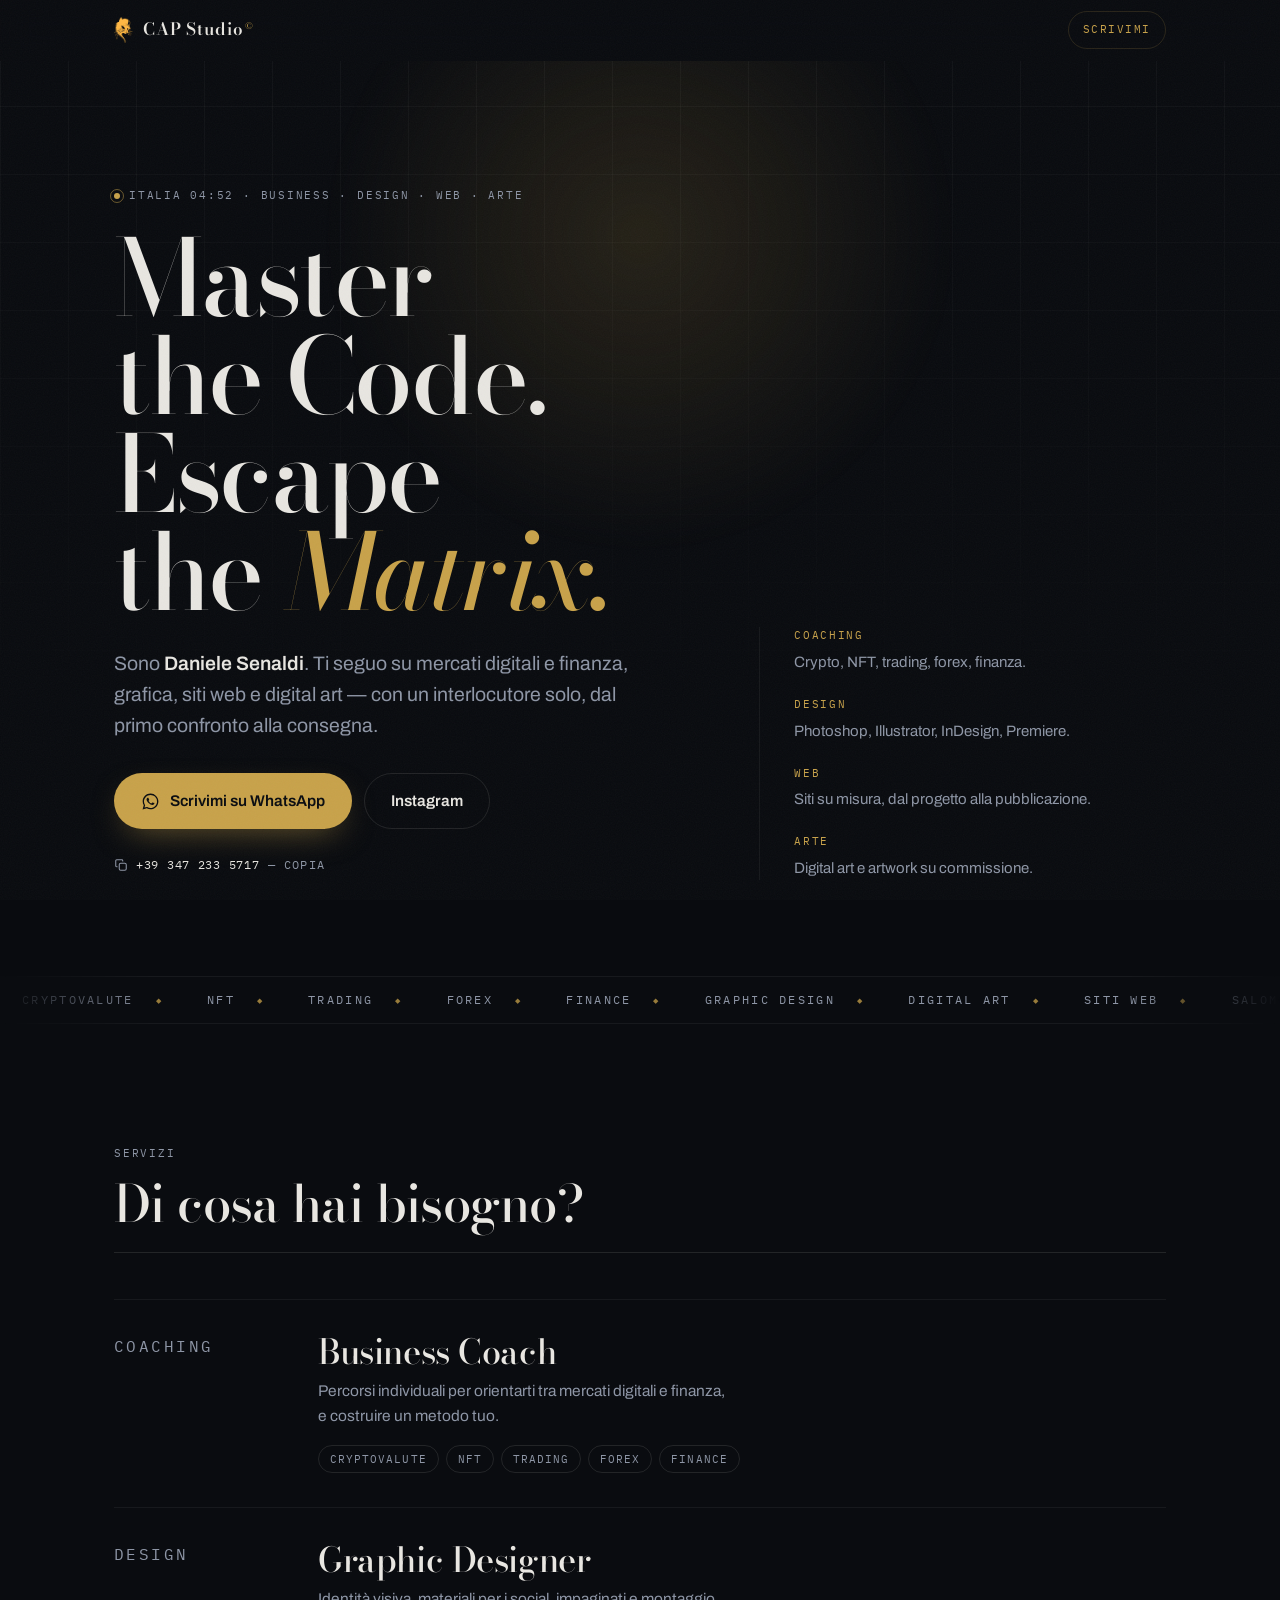
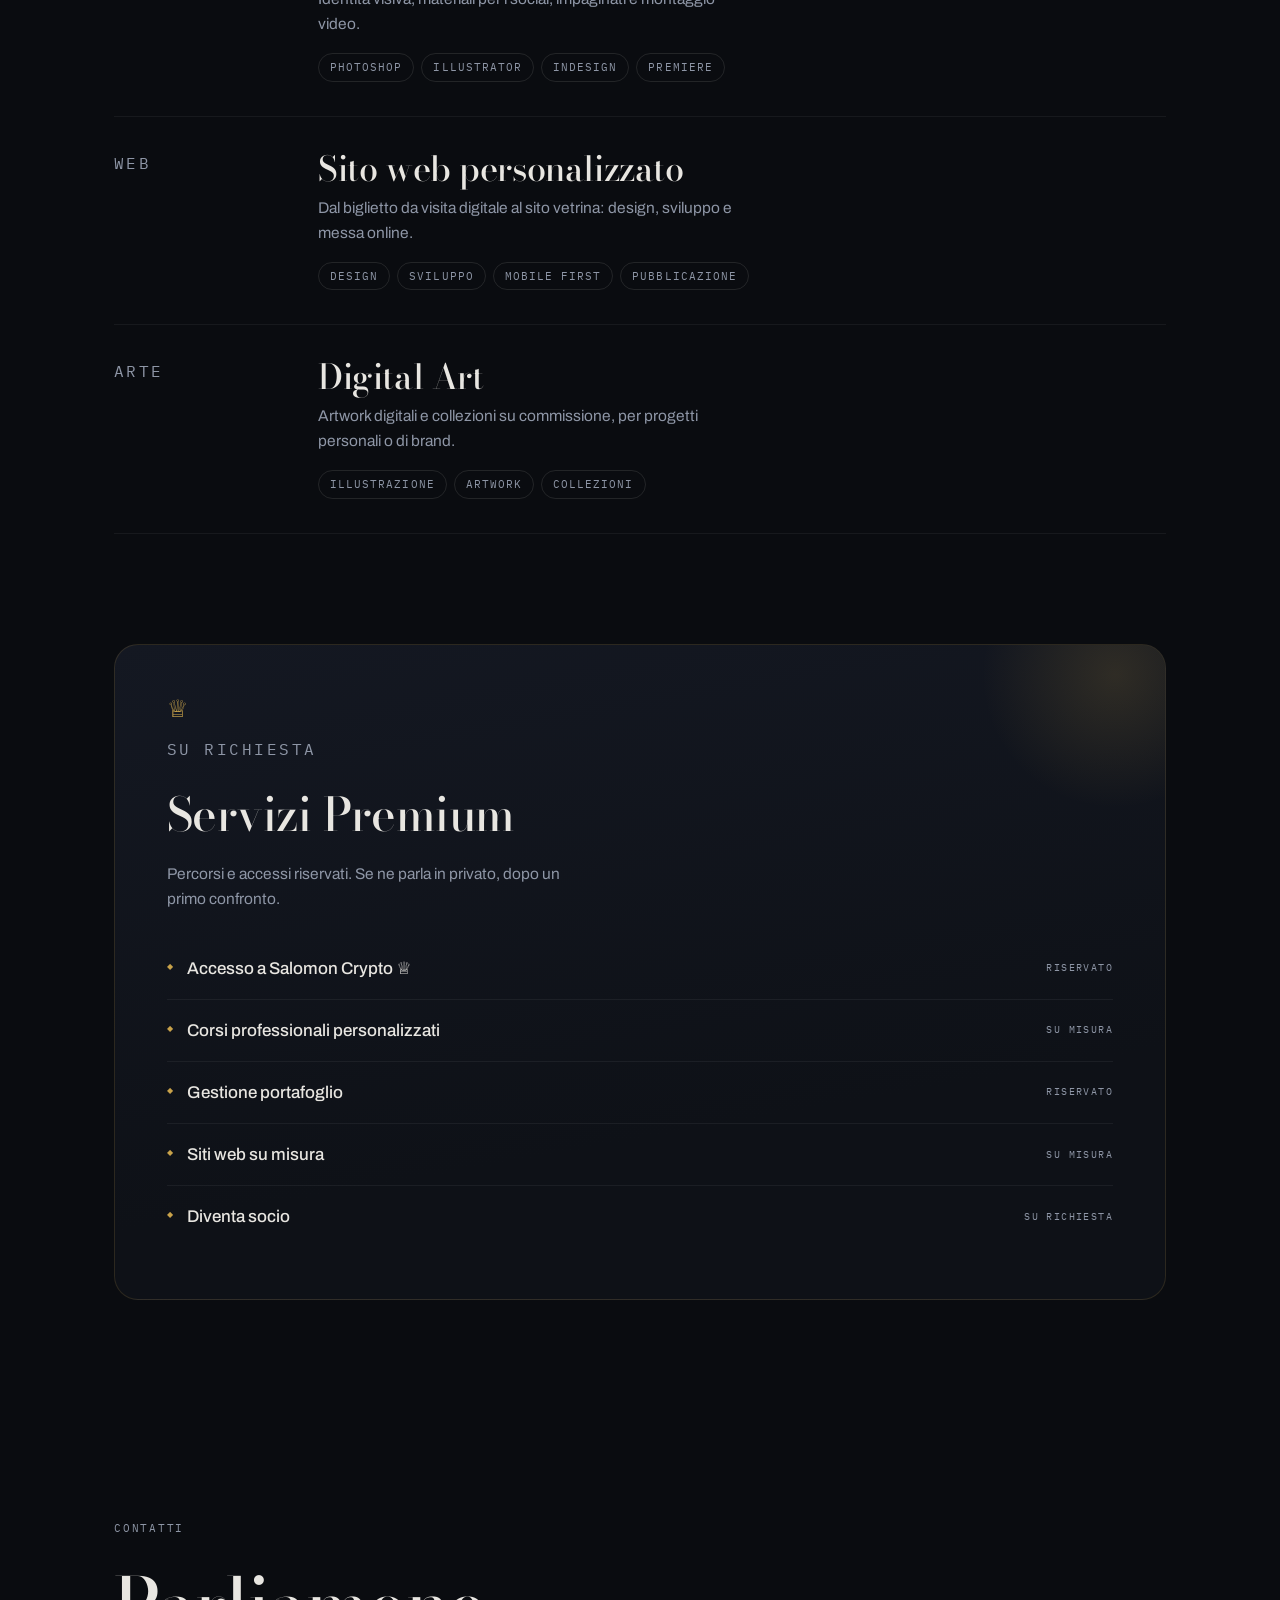
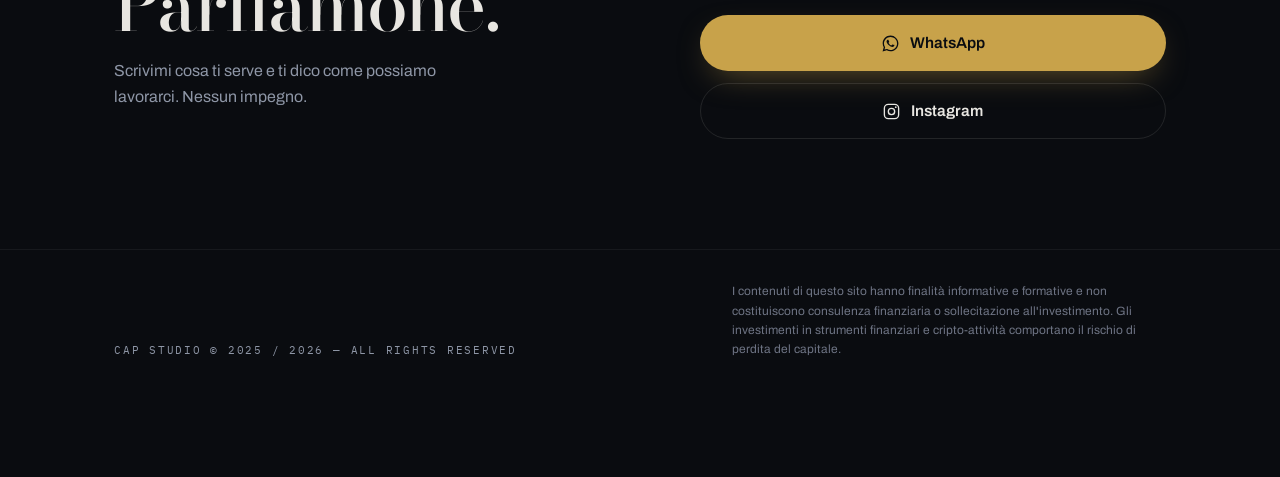
==== commit 1786368e: "Rename index-v3.html to index.html" ====
--- a/index.html
+++ b/index.html
@@ -5,7 +5,7 @@
 <meta name="viewport" content="width=device-width, initial-scale=1, viewport-fit=cover">
 <title>CAP Studio © — Daniele Senaldi</title>
 <meta name="description" content="CAP Studio: coaching su finanza e mercati digitali, graphic design, siti web su misura e digital art. Scrivimi su WhatsApp.">
-<meta name="theme-color" content="#EDEDEA">
+<meta name="theme-color" content="#0A0C10">
 <link rel="icon" href="https://danielesenaldi.github.io/CAP/caplogo.png">
 
 <meta property="og:type" content="website">
@@ -17,350 +17,446 @@
 
 <link rel="preconnect" href="https://fonts.googleapis.com">
 <link rel="preconnect" href="https://fonts.gstatic.com" crossorigin>
-<link href="https://fonts.googleapis.com/css2?family=Archivo:wdth,wght@62..125,400..800&family=Newsreader:ital,opsz,wght@0,6..72,300..600;1,6..72,300..500&display=swap" rel="stylesheet">
+<link href="https://fonts.googleapis.com/css2?family=Archivo:wght@400;500;600;700&family=Bodoni+Moda:ital,opsz,wght@0,6..96,400..900;1,6..96,400..900&family=IBM+Plex+Mono:wght@400;500&display=swap" rel="stylesheet">
 
 <style>
 /* ============================================================
-   CAP STUDIO — v2 "scheda"
-   paper #EDEDEA · ink #101112 · cobalt #1B2FE0 · grey #6C6E74
-   Impaginazione a griglia stretta, filetti, etichette.
+   CAP STUDIO — v3
+   ink #0A0C10 · surface #141822 · bone #E8E6E1 · brass #C8A24A
+   Ottone su inchiostro. Movimento orchestrato, mai rumoroso.
    ============================================================ */
 :root{
-  --paper:#EDEDEA;
-  --paper-2:#E4E4E0;
-  --ink:#101112;
-  --grey:#6C6E74;
-  --cobalt:#1B2FE0;
-  --rule:rgba(16,17,18,.16);
-  --rule-soft:rgba(16,17,18,.09);
-  --pad:clamp(18px,5vw,44px);
-  --maxw:1180px;
+  --ink:#0A0C10;
+  --ink-2:#0E1117;
+  --surface:#141822;
+  --line:rgba(232,230,225,.11);
+  --line-soft:rgba(232,230,225,.06);
+  --bone:#E8E6E1;
+  --mist:#8E96A6;
+  --brass:#C8A24A;
+  --brass-lit:#E0BE6B;
+  --brass-dim:rgba(200,162,74,.16);
+  --ease:cubic-bezier(.16,1,.3,1);
+  --pad:clamp(20px,5.5vw,44px);
+  --maxw:1140px;
 }
 *{box-sizing:border-box}
-html{-webkit-text-size-adjust:100%}
+html{-webkit-text-size-adjust:100%;scroll-behavior:smooth}
 body{
-  margin:0;background:var(--paper);color:var(--ink);
-  font-family:"Newsreader",Georgia,serif;
-  font-size:17px;line-height:1.55;
+  margin:0;background:var(--ink);color:var(--bone);
+  font-family:"Archivo",system-ui,sans-serif;
+  font-size:16px;line-height:1.6;
   -webkit-font-smoothing:antialiased;overflow-x:hidden;
+}
+body::after{ /* grana */
+  content:"";position:fixed;inset:0;pointer-events:none;z-index:70;opacity:.038;
+  background-image:url("data:image/svg+xml,%3Csvg xmlns='http://www.w3.org/2000/svg' width='140' height='140'%3E%3Cfilter id='n'%3E%3CfeTurbulence type='fractalNoise' baseFrequency='.85' numOctaves='3'/%3E%3C/filter%3E%3Crect width='100%25' height='100%25' filter='url(%23n)'/%3E%3C/svg%3E");
 }
 a{color:inherit;text-decoration:none}
 img{max-width:100%;display:block}
-::selection{background:var(--cobalt);color:#fff}
-:focus-visible{outline:2px solid var(--cobalt);outline-offset:3px}
+::selection{background:var(--brass);color:var(--ink)}
+:focus-visible{outline:2px solid var(--brass);outline-offset:3px;border-radius:3px}
+h1,h2,h3{text-wrap:balance}
 
 .wrap{width:100%;max-width:var(--maxw);margin:0 auto;padding-inline:var(--pad)}
-
-/* etichette: Archivo stretto, maiuscolo, spaziato */
-.lab{
-  font-family:"Archivo",system-ui,sans-serif;
-  font-variation-settings:'wdth' 92,'wght' 600;
-  font-size:11px;letter-spacing:.15em;text-transform:uppercase;color:var(--grey);
-  margin:0;
-}
-.lab--ink{color:var(--ink)}
-.lab--cobalt{color:var(--cobalt)}
-
-/* ---------- topbar ---------- */
+.mono{font-family:"IBM Plex Mono",ui-monospace,monospace;font-size:11px;letter-spacing:.16em;text-transform:uppercase;color:var(--mist)}
+
+/* ============ atmosfera ============ */
+#rain{position:absolute;inset:0;width:100%;height:100%;z-index:0;opacity:0;transition:opacity 1.6s ease;pointer-events:none}
+#rain.on{opacity:.3}
+.aura{
+  position:absolute;z-index:0;pointer-events:none;
+  width:min(120vw,900px);aspect-ratio:1;left:50%;top:-30%;translate:-50% 0;
+  background:radial-gradient(closest-side,rgba(200,162,74,.15),transparent 70%);
+  filter:blur(10px);animation:drift 26s ease-in-out infinite;
+}
+@keyframes drift{
+  0%,100%{transform:translate(-6%,0) scale(1)}
+  50%{transform:translate(8%,4%) scale(1.12)}
+}
+.spot{
+  position:fixed;z-index:1;pointer-events:none;width:520px;height:520px;left:0;top:0;
+  margin:-260px 0 0 -260px;opacity:0;transition:opacity .6s ease;
+  background:radial-gradient(closest-side,rgba(200,162,74,.10),transparent 70%);
+}
+@media (pointer:fine){.spot.on{opacity:1}}
+
+/* ============ topbar ============ */
 .top{
-  position:sticky;top:0;z-index:40;background:var(--paper);
-  border-bottom:1px solid var(--ink);
-}
-.top__in{display:flex;align-items:center;justify-content:space-between;height:54px;gap:14px}
-.brand{display:flex;align-items:center;gap:9px;min-width:0}
-/* Logo scuro o con fondo bianco? aggiungi class="logo--invert" all'<img> */
-.brand img{height:24px;width:auto}
-.logo--invert{filter:invert(1)}
-.brand span{
-  font-family:"Archivo",sans-serif;font-variation-settings:'wdth' 100,'wght' 700;
-  font-size:15px;letter-spacing:.02em;white-space:nowrap;
-}
-.top a.lab{border-bottom:1px solid var(--cobalt);padding-bottom:2px}
-
-/* ---------- hero ---------- */
-.hero{padding:clamp(34px,8vw,72px) 0 0}
+  position:sticky;top:0;z-index:50;
+  background:rgba(10,12,16,.6);backdrop-filter:saturate(150%) blur(16px);
+  -webkit-backdrop-filter:saturate(150%) blur(16px);
+  border-bottom:1px solid transparent;transition:border-color .4s ease,background .4s ease;
+}
+.top.stuck{border-bottom-color:var(--line-soft);background:rgba(10,12,16,.82)}
+.top__in{display:flex;align-items:center;justify-content:space-between;height:60px;gap:12px}
+.bar{position:absolute;left:0;bottom:-1px;height:1px;background:var(--brass);width:0}
+.brand{display:flex;align-items:center;gap:10px;min-width:0}
+/* Logo scuro o su fondo bianco? aggiungi class="logo--invert" all'<img> */
+.brand img{height:26px;width:auto;transition:transform .5s var(--ease)}
+.brand:hover img{transform:rotate(-6deg) scale(1.06)}
+.logo--invert{filter:invert(1) brightness(1.6)}
+.brand b{font-family:"Bodoni Moda",serif;font-size:17px;font-weight:600;letter-spacing:.05em;white-space:nowrap}
+.brand b sup{font-size:9px;color:var(--brass);margin-left:2px}
+.top__cta{
+  font-family:"IBM Plex Mono",monospace;font-size:11px;letter-spacing:.14em;text-transform:uppercase;
+  color:var(--brass);border:1px solid var(--brass-dim);padding:9px 14px;border-radius:100px;
+  white-space:nowrap;transition:background .3s var(--ease),border-color .3s ease;
+}
+.top__cta:hover{background:var(--brass-dim);border-color:var(--brass)}
+
+/* ============ hero ============ */
+.hero{position:relative;overflow:hidden;padding:clamp(46px,10vw,92px) 0 clamp(40px,8vw,72px)}
+.grid{
+  position:absolute;inset:-10% 0 0;z-index:0;pointer-events:none;
+  background-image:linear-gradient(var(--line-soft) 1px,transparent 1px),linear-gradient(90deg,var(--line-soft) 1px,transparent 1px);
+  background-size:68px 68px;
+  -webkit-mask-image:linear-gradient(180deg,rgba(0,0,0,.75),transparent 80%);
+  mask-image:linear-gradient(180deg,rgba(0,0,0,.75),transparent 80%);
+  will-change:transform;
+}
+.hero .wrap{position:relative;z-index:2}
+
+.status{display:inline-flex;align-items:center;gap:9px;margin-bottom:24px}
+.dot{width:6px;height:6px;border-radius:50%;background:var(--brass);position:relative;flex:none}
+.dot::after{content:"";position:absolute;inset:-4px;border-radius:50%;border:1px solid var(--brass);opacity:.5;animation:ping 2.6s ease-out infinite}
+@keyframes ping{0%{transform:scale(.6);opacity:.6}80%,100%{transform:scale(1.5);opacity:0}}
+
 h1{
-  font-family:"Archivo",sans-serif;
-  font-variation-settings:'wdth' 108,'wght' 800;
-  font-size:clamp(3rem,15.5vw,9rem);
-  line-height:.86;letter-spacing:-.035em;text-transform:uppercase;
-  margin:0;
-}
-h1 span{display:block}
-h1 .blu{color:var(--cobalt)}
-.hero__lede{
-  font-size:clamp(18px,4.6vw,23px);line-height:1.4;max-width:34ch;
-  margin:clamp(26px,6vw,40px) 0 0;
-}
-.hero__lede i{font-style:italic;color:var(--cobalt)}
-
-/* ---------- scheda (firma) ---------- */
-.card{margin:clamp(30px,7vw,52px) 0 0;border-top:1px solid var(--ink)}
-.row{
+  font-family:"Bodoni Moda",Georgia,serif;font-weight:500;
+  font-size:clamp(2.95rem,12.8vw,6.6rem);line-height:.93;letter-spacing:-.022em;margin:0 0 26px;
+}
+.mask{display:block;overflow:hidden;padding-bottom:.06em;margin-bottom:-.06em}
+.mask > span{display:block;transform:translateY(112%);transition:transform 1s var(--ease)}
+.ready .mask > span{transform:none}
+.mask:nth-of-type(2) > span{transition-delay:.09s}
+h1 em{font-style:italic;color:var(--brass);font-weight:500}
+.decode{display:inline-block}
+
+.lede{font-size:clamp(16px,4.1vw,19.5px);color:var(--mist);max-width:47ch;margin:0 0 32px}
+.lede b{color:var(--bone);font-weight:600}
+.up{opacity:0;transform:translateY(16px);transition:opacity .9s ease,transform .9s var(--ease)}
+.ready .up{opacity:1;transform:none}
+.ready .up.d1{transition-delay:.34s}
+.ready .up.d2{transition-delay:.46s}
+.ready .up.d3{transition-delay:.58s}
+.ready .up.d4{transition-delay:.7s}
+
+/* ============ bottoni ============ */
+.actions{display:flex;flex-wrap:wrap;gap:12px;align-items:center}
+.btn{
+  position:relative;overflow:hidden;
+  display:inline-flex;align-items:center;justify-content:center;gap:10px;
+  min-height:56px;padding:0 26px;border-radius:100px;
+  font-weight:600;font-size:15.5px;border:1px solid transparent;
+  transition:transform .2s var(--ease),background .3s ease,border-color .3s ease,color .3s ease,box-shadow .4s ease;
+}
+.btn:active{transform:scale(.97)}
+.btn svg{width:19px;height:19px;flex:none;position:relative;z-index:2}
+.btn span{position:relative;z-index:2}
+.btn--primary{background:var(--brass);color:#0A0C10;box-shadow:0 12px 34px -14px rgba(200,162,74,.6)}
+.btn--primary:hover{background:var(--brass-lit);box-shadow:0 16px 40px -12px rgba(200,162,74,.7)}
+.btn--primary::before{ /* riflesso */
+  content:"";position:absolute;top:0;left:-120%;width:60%;height:100%;z-index:1;
+  background:linear-gradient(100deg,transparent,rgba(255,255,255,.42),transparent);
+  transform:skewX(-18deg);transition:left .75s var(--ease);
+}
+.btn--primary:hover::before{left:130%}
+.btn--ghost{border-color:var(--line);color:var(--bone)}
+.btn--ghost:hover{border-color:var(--brass);color:var(--brass)}
+
+/* copia numero */
+.copy{
+  display:inline-flex;align-items:center;gap:8px;margin-top:20px;
+  font-family:"IBM Plex Mono",monospace;font-size:12px;letter-spacing:.1em;text-transform:uppercase;
+  color:var(--mist);background:none;border:0;padding:8px 0;cursor:pointer;transition:color .3s ease;
+}
+.copy:hover{color:var(--brass)}
+.copy em{font-style:normal;color:var(--bone);letter-spacing:.06em}
+.copy.done{color:var(--brass)}
+
+/* ============ ticker ============ */
+.ticker{
+  position:relative;overflow:hidden;border-top:1px solid var(--line-soft);border-bottom:1px solid var(--line-soft);
+  padding:14px 0;
+  -webkit-mask-image:linear-gradient(90deg,transparent,#000 12%,#000 88%,transparent);
+  mask-image:linear-gradient(90deg,transparent,#000 12%,#000 88%,transparent);
+}
+.ticker ul{display:flex;gap:0;list-style:none;margin:0;padding:0;width:max-content;animation:slide 46s linear infinite}
+.ticker:hover ul{animation-play-state:paused}
+.ticker li{
+  font-family:"IBM Plex Mono",monospace;font-size:11.5px;letter-spacing:.2em;text-transform:uppercase;color:var(--mist);
+  padding:0 22px;display:flex;align-items:center;gap:22px;white-space:nowrap;
+}
+.ticker li::after{content:"◆";color:var(--brass);font-size:7px;opacity:.75}
+@keyframes slide{to{transform:translateX(-50%)}}
+
+/* ============ sezioni ============ */
+section{padding:clamp(56px,11vw,110px) 0}
+.head{margin-bottom:clamp(28px,6vw,46px)}
+.head h2{font-family:"Bodoni Moda",serif;font-weight:500;font-size:clamp(2rem,7.6vw,3.2rem);line-height:1.03;letter-spacing:-.012em;margin:14px 0 0}
+.rule{height:1px;background:var(--line);transform:scaleX(0);transform-origin:left;transition:transform 1.1s var(--ease);margin-top:22px}
+.in .rule,.rule.in{transform:none}
+
+/* ============ servizi ============ */
+.srv{
+  position:relative;display:block;padding:clamp(24px,5.5vw,34px) 0;
+  border-bottom:1px solid var(--line-soft);
+  transition:padding-left .5s var(--ease);
+}
+.srv:first-of-type{border-top:1px solid var(--line-soft)}
+.srv::before{
+  content:"";position:absolute;left:0;top:0;bottom:0;width:1px;background:var(--brass);
+  transform:scaleY(0);transform-origin:top;transition:transform .55s var(--ease);
+}
+.srv:hover{padding-left:18px}
+.srv:hover::before{transform:none}
+.srv h3{
+  font-family:"Bodoni Moda",serif;font-weight:500;font-size:clamp(1.5rem,6vw,2.15rem);
+  letter-spacing:-.012em;margin:11px 0 9px;line-height:1.05;
   display:flex;align-items:baseline;gap:12px;
-  padding:13px 0;border-bottom:1px solid var(--rule-soft);
-}
-.row .lab{flex:none;width:82px}
-.row .dots{
-  flex:1 1 auto;height:1px;align-self:center;
-  background-image:linear-gradient(90deg,var(--rule) 1px,transparent 1px);
-  background-size:5px 1px;background-repeat:repeat-x;
-  min-width:16px;
-}
-.row .val{
-  flex:none;text-align:right;font-size:16px;max-width:62%;
-  font-family:"Archivo",sans-serif;font-variation-settings:'wdth' 95,'wght' 500;
-}
-.row .val a{border-bottom:1.5px solid var(--cobalt);color:var(--cobalt)}
-
-/* ---------- bottoni ---------- */
-.actions{display:flex;flex-wrap:wrap;gap:10px;margin-top:clamp(26px,6vw,36px)}
-.btn{
-  display:inline-flex;align-items:center;justify-content:center;gap:9px;
-  min-height:56px;padding:0 24px;
-  font-family:"Archivo",sans-serif;font-variation-settings:'wdth' 96,'wght' 600;
-  font-size:15px;letter-spacing:.02em;
-  border:1.5px solid var(--ink);border-radius:0;
-  transition:transform .16s ease,background .2s ease,color .2s ease;
-}
-.btn:active{transform:translateY(1px)}
-.btn--solid{background:var(--cobalt);border-color:var(--cobalt);color:#fff}
-.btn--solid:hover{background:#0F1FB8;border-color:#0F1FB8}
-.btn--line:hover{background:var(--ink);color:var(--paper)}
-.btn svg{width:19px;height:19px;flex:none}
-
-/* ---------- sezioni ---------- */
-section{padding:clamp(52px,11vw,96px) 0 0}
-.sechead{
-  display:flex;align-items:baseline;justify-content:space-between;gap:16px;
-  padding-bottom:12px;border-bottom:1.5px solid var(--ink);
-}
-.sechead h2{
-  font-family:"Archivo",sans-serif;font-variation-settings:'wdth' 104,'wght' 700;
-  font-size:clamp(1.6rem,6.2vw,2.4rem);letter-spacing:-.02em;text-transform:uppercase;margin:0;line-height:1;
-}
-
-/* ---------- servizi ---------- */
-.srv{border-bottom:1px solid var(--rule);padding:clamp(20px,5vw,30px) 0;transition:padding-left .35s cubic-bezier(.2,.8,.2,1)}
-.srv:hover{padding-left:10px}
-.srv h3{
-  font-family:"Archivo",sans-serif;font-variation-settings:'wdth' 100,'wght' 700;
-  font-size:clamp(1.45rem,6vw,2rem);letter-spacing:-.02em;margin:8px 0 8px;line-height:1.05;
-}
-.srv p{margin:0 0 14px;max-width:44ch;color:#33353A}
-.tools{
-  font-family:"Archivo",sans-serif;font-variation-settings:'wdth' 88,'wght' 500;
-  font-size:12px;letter-spacing:.1em;text-transform:uppercase;color:var(--grey);margin:0;
-}
-
-/* ---------- premium ---------- */
+}
+.srv h3 i{
+  font-style:normal;color:var(--brass);font-size:.55em;opacity:0;transform:translate(-8px,4px);
+  transition:opacity .45s ease,transform .45s var(--ease);
+}
+.srv:hover h3 i{opacity:1;transform:none}
+.srv p{margin:0 0 16px;color:var(--mist);font-size:15.5px;max-width:46ch}
+.tags{display:flex;flex-wrap:wrap;gap:7px;list-style:none;padding:0;margin:0}
+.tags li{
+  font-family:"IBM Plex Mono",monospace;font-size:10.5px;letter-spacing:.1em;text-transform:uppercase;
+  color:var(--mist);border:1px solid var(--line);padding:5px 11px;border-radius:100px;
+  transition:border-color .35s ease,color .35s ease;
+}
+.srv:hover .tags li{border-color:var(--brass-dim);color:var(--bone)}
+
+/* ============ premium ============ */
 .prem{
-  background:var(--ink);color:var(--paper);
-  margin-top:clamp(52px,11vw,96px);
-  padding:clamp(30px,7vw,64px) 0;
-}
-.prem .lab{color:rgba(237,237,234,.55)}
-.prem h2{
-  font-family:"Archivo",sans-serif;font-variation-settings:'wdth' 106,'wght' 700;
-  font-size:clamp(1.9rem,8vw,3.2rem);letter-spacing:-.025em;text-transform:uppercase;
-  margin:14px 0 12px;line-height:.98;
-}
-.prem h2 em{font-style:normal;color:#7C8BFF}
-.prem > .wrap > p{max-width:40ch;color:rgba(237,237,234,.68);margin:0 0 26px}
-.prem ul{list-style:none;margin:0;padding:0;border-top:1px solid rgba(237,237,234,.16)}
-.prem li{
-  display:flex;align-items:center;justify-content:space-between;gap:14px;
-  padding:16px 0;border-bottom:1px solid rgba(237,237,234,.16);
-  font-family:"Archivo",sans-serif;font-variation-settings:'wdth' 96,'wght' 500;
-  font-size:clamp(15px,4.2vw,17px);
-}
-.prem li span{font-size:11px;letter-spacing:.14em;text-transform:uppercase;color:rgba(237,237,234,.4);flex:none}
-
-/* ---------- contatti ---------- */
-.end{padding:clamp(56px,12vw,110px) 0 0}
-.end h2{
-  font-family:"Archivo",sans-serif;font-variation-settings:'wdth' 110,'wght' 800;
-  font-size:clamp(2.6rem,14vw,7rem);line-height:.88;letter-spacing:-.04em;text-transform:uppercase;margin:16px 0 20px;
-}
-.end p{max-width:36ch;margin:0;font-size:clamp(17px,4.4vw,20px)}
+  position:relative;overflow:hidden;
+  background:linear-gradient(170deg,var(--surface),var(--ink-2) 70%);
+  border:1px solid var(--brass-dim);border-radius:24px;padding:clamp(28px,6.5vw,52px);
+}
+.prem::before{
+  content:"";position:absolute;width:380px;aspect-ratio:1;right:-140px;top:-160px;
+  background:radial-gradient(closest-side,rgba(200,162,74,.16),transparent 70%);
+}
+.prem > *{position:relative}
+.crown{font-size:24px;color:var(--brass);line-height:1;animation:shine 5s ease-in-out infinite}
+@keyframes shine{0%,100%{opacity:.75;text-shadow:none}50%{opacity:1;text-shadow:0 0 22px rgba(200,162,74,.6)}}
+.prem h2{font-family:"Bodoni Moda",serif;font-weight:500;font-size:clamp(1.95rem,7.2vw,2.9rem);margin:16px 0 10px;letter-spacing:-.012em}
+.prem > p{color:var(--mist);margin:0 0 26px;max-width:44ch;font-size:15.5px}
+.plist{list-style:none;margin:0;padding:0}
+.plist li{
+  display:flex;align-items:center;gap:14px;padding:17px 0;border-top:1px solid var(--line-soft);
+  font-size:clamp(15.5px,4.2vw,17px);font-weight:500;
+  transition:padding-left .45s var(--ease),color .35s ease;
+}
+.plist li:first-child{border-top:0}
+.plist li:hover{padding-left:10px;color:var(--brass)}
+.plist li::before{content:"◆";color:var(--brass);font-size:8px;flex:none;transform:translateY(-1px)}
+.plist li b{margin-left:auto;font-family:"IBM Plex Mono",monospace;font-size:10px;letter-spacing:.14em;text-transform:uppercase;color:var(--mist);font-weight:400}
+
+/* ============ contatti ============ */
+.end h2{font-family:"Bodoni Moda",serif;font-weight:500;font-size:clamp(2.4rem,11vw,4.6rem);line-height:.98;letter-spacing:-.025em;margin:14px 0 18px}
+.end p{color:var(--mist);max-width:42ch;margin:0 0 30px}
 .end .btn{width:100%}
 
-/* ---------- footer ---------- */
-footer{margin-top:clamp(56px,11vw,90px);border-top:1px solid var(--ink);padding:22px 0 calc(110px + env(safe-area-inset-bottom))}
-.foot{display:flex;flex-direction:column;gap:12px}
-.disc{font-size:12.5px;line-height:1.55;color:var(--grey);max-width:62ch;margin:0}
-
-/* ---------- dock mobile ---------- */
+/* ============ footer ============ */
+footer{border-top:1px solid var(--line-soft);padding:32px 0 calc(118px + env(safe-area-inset-bottom))}
+.foot{display:flex;flex-direction:column;gap:14px}
+.disc{font-size:12px;line-height:1.6;color:#6E7484;max-width:62ch;margin:0}
+
+/* ============ dock ============ */
 .dock{
-  position:fixed;left:0;right:0;bottom:0;z-index:45;
-  padding:10px var(--pad) calc(10px + env(safe-area-inset-bottom));
-  background:var(--paper);border-top:1px solid var(--ink);
-  transform:translateY(130%);transition:transform .35s cubic-bezier(.2,.8,.2,1);
+  position:fixed;left:0;right:0;bottom:0;z-index:55;
+  padding:12px var(--pad) calc(12px + env(safe-area-inset-bottom));
+  background:linear-gradient(180deg,rgba(10,12,16,0),rgba(10,12,16,.94) 36%);
+  transform:translateY(135%);transition:transform .5s var(--ease);
 }
 .dock.is-on{transform:none}
 .dock .btn{width:100%}
 
-/* ---------- reveal ---------- */
-.rv{opacity:0;transform:translateY(14px);transition:opacity .6s ease,transform .6s cubic-bezier(.2,.8,.2,1)}
+/* ============ reveal ============ */
+.rv{opacity:0;transform:translateY(20px);transition:opacity .8s ease,transform .8s var(--ease)}
 .rv.in{opacity:1;transform:none}
 
-/* ---------- desktop ---------- */
-@media (min-width:860px){
-  .hero__in{display:grid;grid-template-columns:1.25fr .75fr;gap:56px;align-items:end}
-  .card{margin-top:0;border-top:1.5px solid var(--ink)}
-  .row .lab{width:96px}
-  .srv{display:grid;grid-template-columns:150px 1fr;gap:40px;align-items:start}
+/* ============ desktop ============ */
+@media (min-width:900px){
+  .hero{padding:clamp(78px,9vw,124px) 0 96px}
+  .hero__in{display:grid;grid-template-columns:1.18fr .82fr;gap:60px;align-items:end}
+  .aside{border-left:1px solid var(--line-soft);padding-left:34px}
+  .aside dl{margin:0;display:grid;gap:22px}
+  .aside dt{font-family:"IBM Plex Mono",monospace;font-size:10.5px;letter-spacing:.16em;text-transform:uppercase;color:var(--brass)}
+  .aside dd{margin:6px 0 0;font-size:15px;color:var(--mist)}
+  .srv{display:grid;grid-template-columns:160px 1fr;gap:44px;align-items:start}
   .srv h3{margin-top:0}
-  .end__in{display:grid;grid-template-columns:1.1fr .9fr;gap:64px;align-items:end}
+  .end__in{display:grid;grid-template-columns:1.05fr .95fr;gap:70px;align-items:end}
   .end .actions{flex-direction:column;align-items:stretch}
   .dock{display:none}
   .foot{flex-direction:row;justify-content:space-between;align-items:flex-end}
 }
+@media (max-width:899px){.aside{display:none}}
+
 @media (prefers-reduced-motion:reduce){
-  *{transition:none!important;animation:none!important}
-  .rv{opacity:1;transform:none}
+  html{scroll-behavior:auto}
+  *{animation:none!important;transition:none!important}
+  .rv,.up{opacity:1;transform:none}
+  .mask > span{transform:none}
+  .rule{transform:none}
+  #rain,.spot{display:none}
 }
 </style>
 </head>
 <body>
 
-<header class="top">
+<div class="spot" id="spot" aria-hidden="true"></div>
+
+<header class="top" id="top">
   <div class="wrap top__in">
-    <a class="brand" href="#top">
+    <a class="brand" href="#home">
       <img src="https://danielesenaldi.github.io/CAP/caplogo.png" alt="">
-      <span>CAP Studio ©</span>
+      <b>CAP Studio<sup>©</sup></b>
     </a>
-    <a class="lab lab--cobalt" href="https://wa.me/393472335717?text=Ciao%20Daniele%2C%20ti%20scrivo%20dal%20sito%20CAP%20Studio.">Scrivimi ↗</a>
+    <a class="top__cta" href="https://wa.me/393472335717?text=Ciao%20Daniele%2C%20ti%20scrivo%20dal%20sito%20CAP%20Studio.">Scrivimi</a>
   </div>
+  <div class="bar" id="bar"></div>
 </header>
 
-<main id="top">
-
-  <!-- HERO + SCHEDA -->
+<main id="home">
+
+  <!-- HERO -->
   <div class="hero">
+    <canvas id="rain" aria-hidden="true"></canvas>
+    <div class="aura" aria-hidden="true"></div>
+    <div class="grid" id="grid" aria-hidden="true"></div>
+
     <div class="wrap hero__in">
       <div>
-        <p class="lab">Business · Design · Web · Arte</p>
-        <h1 style="margin-top:18px">
-          <span>Master</span>
-          <span>the code.</span>
-          <span>Escape the</span>
-          <span class="blu">Matrix.</span>
+        <p class="status mono up"><span class="dot"></span><span id="clock">Italia</span> · Business · Design · Web · Arte</p>
+
+        <h1>
+          <span class="mask"><span>Master the Code.</span></span>
+          <span class="mask"><span>Escape the <em><span class="decode" data-word="Matrix">Matrix</span>.</em></span></span>
         </h1>
-        <p class="hero__lede">Ti seguo su mercati digitali e finanza, grafica, siti web e digital art. <i>Un interlocutore solo, dal primo confronto alla consegna.</i></p>
+
+        <p class="lede up d1">Sono <b>Daniele Senaldi</b>. Ti seguo su mercati digitali e finanza, grafica, siti web e digital art — con un interlocutore solo, dal primo confronto alla consegna.</p>
+
+        <div class="actions up d2">
+          <a class="btn btn--primary" href="https://wa.me/393472335717?text=Ciao%20Daniele%2C%20ti%20scrivo%20dal%20sito%20CAP%20Studio.">
+            <svg viewBox="0 0 24 24" fill="currentColor" aria-hidden="true"><path d="M12.04 2C6.58 2 2.13 6.45 2.13 11.91c0 1.75.46 3.45 1.32 4.95L2 22l5.25-1.38a9.9 9.9 0 0 0 4.79 1.22h.01c5.46 0 9.91-4.45 9.91-9.91 0-2.65-1.03-5.14-2.9-7.01A9.82 9.82 0 0 0 12.04 2Zm0 18.15h-.01a8.2 8.2 0 0 1-4.19-1.15l-.3-.18-3.12.82.83-3.04-.2-.31a8.16 8.16 0 0 1-1.26-4.38c0-4.54 3.7-8.24 8.25-8.24 2.2 0 4.27.86 5.83 2.42a8.19 8.19 0 0 1 2.41 5.83c0 4.54-3.7 8.23-8.24 8.23Zm4.52-6.16c-.25-.12-1.47-.72-1.69-.81-.23-.08-.39-.12-.56.13-.16.24-.64.8-.78.97-.15.16-.29.18-.54.06-.25-.13-1.05-.39-1.99-1.23-.74-.66-1.24-1.47-1.38-1.72-.15-.25-.02-.38.11-.5.11-.11.25-.29.37-.44.13-.15.17-.25.25-.41.09-.17.04-.31-.02-.44-.06-.12-.56-1.35-.77-1.85-.2-.48-.4-.42-.56-.43h-.47c-.16 0-.42.06-.64.31-.22.25-.84.82-.84 2s.86 2.32.98 2.48c.12.16 1.7 2.59 4.11 3.63.58.25 1.02.4 1.37.51.58.18 1.1.16 1.52.1.46-.07 1.47-.6 1.68-1.18.21-.58.21-1.07.15-1.18-.06-.11-.22-.17-.47-.29Z"/></svg>
+            <span>Scrivimi su WhatsApp</span>
+          </a>
+          <a class="btn btn--ghost" href="https://instagram.com/daniele.senaldi?igsh=MXV1d3dmcTcwMTh4Yg=="><span>Instagram</span></a>
+        </div>
+
+        <button class="copy up d3" id="copy" data-num="+39 347 233 5717">
+          <svg width="14" height="14" viewBox="0 0 24 24" fill="none" stroke="currentColor" stroke-width="1.8" aria-hidden="true"><rect x="9" y="9" width="12" height="12" rx="2.5"/><path d="M6 15H4.5A1.5 1.5 0 0 1 3 13.5v-9A1.5 1.5 0 0 1 4.5 3h9A1.5 1.5 0 0 1 15 4.5V6"/></svg>
+          <em>+39 347 233 5717</em> — copia
+        </button>
       </div>
 
-      <div class="card">
-        <div class="row">
-          <p class="lab">Nome</p><span class="dots"></span>
-          <p class="val">Daniele Senaldi</p>
-        </div>
-        <div class="row">
-          <p class="lab">Studio</p><span class="dots"></span>
-          <p class="val">CAP Studio ©</p>
-        </div>
-        <div class="row">
-          <p class="lab">Campi</p><span class="dots"></span>
-          <p class="val">Finanza, design, web, arte</p>
-        </div>
-        <div class="row">
-          <p class="lab">Contatto</p><span class="dots"></span>
-          <p class="val"><a href="https://wa.me/393472335717?text=Ciao%20Daniele%2C%20ti%20scrivo%20dal%20sito%20CAP%20Studio.">WhatsApp ↗</a></p>
-        </div>
-        <div class="row">
-          <p class="lab">Social</p><span class="dots"></span>
-          <p class="val"><a href="https://instagram.com/daniele.senaldi?igsh=MXV1d3dmcTcwMTh4Yg==">Instagram ↗</a></p>
-        </div>
-      </div>
+      <aside class="aside up d2">
+        <dl>
+          <div><dt>Coaching</dt><dd>Crypto, NFT, trading, forex, finanza.</dd></div>
+          <div><dt>Design</dt><dd>Photoshop, Illustrator, InDesign, Premiere.</dd></div>
+          <div><dt>Web</dt><dd>Siti su misura, dal progetto alla pubblicazione.</dd></div>
+          <div><dt>Arte</dt><dd>Digital art e artwork su commissione.</dd></div>
+        </dl>
+      </aside>
     </div>
-
-    <div class="wrap">
-      <div class="actions">
-        <a class="btn btn--solid" href="https://wa.me/393472335717?text=Ciao%20Daniele%2C%20ti%20scrivo%20dal%20sito%20CAP%20Studio.">
-          <svg viewBox="0 0 24 24" fill="currentColor" aria-hidden="true"><path d="M12.04 2C6.58 2 2.13 6.45 2.13 11.91c0 1.75.46 3.45 1.32 4.95L2 22l5.25-1.38a9.9 9.9 0 0 0 4.79 1.22h.01c5.46 0 9.91-4.45 9.91-9.91 0-2.65-1.03-5.14-2.9-7.01A9.82 9.82 0 0 0 12.04 2Zm0 18.15h-.01a8.2 8.2 0 0 1-4.19-1.15l-.3-.18-3.12.82.83-3.04-.2-.31a8.16 8.16 0 0 1-1.26-4.38c0-4.54 3.7-8.24 8.25-8.24 2.2 0 4.27.86 5.83 2.42a8.19 8.19 0 0 1 2.41 5.83c0 4.54-3.7 8.23-8.24 8.23Zm4.52-6.16c-.25-.12-1.47-.72-1.69-.81-.23-.08-.39-.12-.56.13-.16.24-.64.8-.78.97-.15.16-.29.18-.54.06-.25-.13-1.05-.39-1.99-1.23-.74-.66-1.24-1.47-1.38-1.72-.15-.25-.02-.38.11-.5.11-.11.25-.29.37-.44.13-.15.17-.25.25-.41.09-.17.04-.31-.02-.44-.06-.12-.56-1.35-.77-1.85-.2-.48-.4-.42-.56-.43h-.47c-.16 0-.42.06-.64.31-.22.25-.84.82-.84 2s.86 2.32.98 2.48c.12.16 1.7 2.59 4.11 3.63.58.25 1.02.4 1.37.51.58.18 1.1.16 1.52.1.46-.07 1.47-.6 1.68-1.18.21-.58.21-1.07.15-1.18-.06-.11-.22-.17-.47-.29Z"/></svg>
-          Scrivimi su WhatsApp
-        </a>
-        <a class="btn btn--line" href="https://instagram.com/daniele.senaldi?igsh=MXV1d3dmcTcwMTh4Yg==">Instagram</a>
-      </div>
-    </div>
+  </div>
+
+  <!-- TICKER -->
+  <div class="ticker" aria-hidden="true">
+    <ul id="tick">
+      <li>Cryptovalute</li><li>NFT</li><li>Trading</li><li>Forex</li><li>Finance</li>
+      <li>Graphic Design</li><li>Digital Art</li><li>Siti Web</li><li>Salomon Crypto ♕</li>
+    </ul>
   </div>
 
   <!-- SERVIZI -->
   <section>
     <div class="wrap">
-      <div class="sechead rv">
+      <div class="head rv">
+        <p class="mono">Servizi</p>
         <h2>Di cosa hai bisogno?</h2>
-        <p class="lab">Quattro campi</p>
+        <div class="rule"></div>
       </div>
 
       <article class="srv rv">
-        <p class="lab lab--ink">Coaching</p>
+        <p class="mono">Coaching</p>
         <div>
-          <h3>Business Coach</h3>
+          <h3>Business Coach <i>↗</i></h3>
           <p>Percorsi individuali per orientarti tra mercati digitali e finanza, e costruire un metodo tuo.</p>
-          <p class="tools">Cryptovalute · NFT · Trading · Forex · Finance</p>
+          <ul class="tags"><li>Cryptovalute</li><li>NFT</li><li>Trading</li><li>Forex</li><li>Finance</li></ul>
         </div>
       </article>
 
       <article class="srv rv">
-        <p class="lab lab--ink">Design</p>
+        <p class="mono">Design</p>
         <div>
-          <h3>Graphic Designer</h3>
+          <h3>Graphic Designer <i>↗</i></h3>
           <p>Identità visiva, materiali per i social, impaginati e montaggio video.</p>
-          <p class="tools">Photoshop · Illustrator · InDesign · Premiere</p>
+          <ul class="tags"><li>Photoshop</li><li>Illustrator</li><li>InDesign</li><li>Premiere</li></ul>
         </div>
       </article>
 
       <article class="srv rv">
-        <p class="lab lab--ink">Web</p>
+        <p class="mono">Web</p>
         <div>
-          <h3>Sito web personalizzato</h3>
+          <h3>Sito web personalizzato <i>↗</i></h3>
           <p>Dal biglietto da visita digitale al sito vetrina: design, sviluppo e messa online.</p>
-          <p class="tools">Design · Sviluppo · Mobile first · Pubblicazione</p>
+          <ul class="tags"><li>Design</li><li>Sviluppo</li><li>Mobile first</li><li>Pubblicazione</li></ul>
         </div>
       </article>
 
       <article class="srv rv">
-        <p class="lab lab--ink">Arte</p>
+        <p class="mono">Arte</p>
         <div>
-          <h3>Digital Art</h3>
+          <h3>Digital Art <i>↗</i></h3>
           <p>Artwork digitali e collezioni su commissione, per progetti personali o di brand.</p>
-          <p class="tools">Illustrazione · Artwork · Collezioni</p>
+          <ul class="tags"><li>Illustrazione</li><li>Artwork</li><li>Collezioni</li></ul>
         </div>
       </article>
     </div>
   </section>
 
   <!-- PREMIUM -->
-  <div class="prem">
+  <section style="padding-top:0">
     <div class="wrap">
-      <p class="lab">Su richiesta</p>
-      <h2>Servizi <em>Premium</em> ♕</h2>
-      <p>Percorsi e accessi riservati. Se ne parla in privato, dopo un primo confronto.</p>
-      <ul>
-        <li>Accesso a Salomon Crypto ♕ <span>Riservato</span></li>
-        <li>Corsi professionali personalizzati <span>Su misura</span></li>
-        <li>Gestione portafoglio <span>Riservato</span></li>
-        <li>Siti web su misura <span>Su misura</span></li>
-        <li>Diventa socio <span>Su richiesta</span></li>
-      </ul>
+      <div class="prem rv">
+        <div class="crown">♕</div>
+        <p class="mono" style="margin:16px 0 0">Su richiesta</p>
+        <h2>Servizi Premium</h2>
+        <p>Percorsi e accessi riservati. Se ne parla in privato, dopo un primo confronto.</p>
+        <ul class="plist">
+          <li>Accesso a Salomon Crypto ♕ <b>Riservato</b></li>
+          <li>Corsi professionali personalizzati <b>Su misura</b></li>
+          <li>Gestione portafoglio <b>Riservato</b></li>
+          <li>Siti web su misura <b>Su misura</b></li>
+          <li>Diventa socio <b>Su richiesta</b></li>
+        </ul>
+      </div>
     </div>
-  </div>
+  </section>
 
   <!-- CONTATTI -->
   <section class="end" id="contatti">
     <div class="wrap end__in">
       <div class="rv">
-        <p class="lab">Contatti</p>
-        <h2>Parliamone</h2>
+        <p class="mono">Contatti</p>
+        <h2>Parliamone.</h2>
         <p>Scrivimi cosa ti serve e ti dico come possiamo lavorarci. Nessun impegno.</p>
       </div>
       <div class="actions rv">
-        <a class="btn btn--solid" href="https://wa.me/393472335717?text=Ciao%20Daniele%2C%20ti%20scrivo%20dal%20sito%20CAP%20Studio.">
+        <a class="btn btn--primary" href="https://wa.me/393472335717?text=Ciao%20Daniele%2C%20ti%20scrivo%20dal%20sito%20CAP%20Studio.">
           <svg viewBox="0 0 24 24" fill="currentColor" aria-hidden="true"><path d="M12.04 2C6.58 2 2.13 6.45 2.13 11.91c0 1.75.46 3.45 1.32 4.95L2 22l5.25-1.38a9.9 9.9 0 0 0 4.79 1.22h.01c5.46 0 9.91-4.45 9.91-9.91 0-2.65-1.03-5.14-2.9-7.01A9.82 9.82 0 0 0 12.04 2Zm0 18.15h-.01a8.2 8.2 0 0 1-4.19-1.15l-.3-.18-3.12.82.83-3.04-.2-.31a8.16 8.16 0 0 1-1.26-4.38c0-4.54 3.7-8.24 8.25-8.24 2.2 0 4.27.86 5.83 2.42a8.19 8.19 0 0 1 2.41 5.83c0 4.54-3.7 8.23-8.24 8.23Zm4.52-6.16c-.25-.12-1.47-.72-1.69-.81-.23-.08-.39-.12-.56.13-.16.24-.64.8-.78.97-.15.16-.29.18-.54.06-.25-.13-1.05-.39-1.99-1.23-.74-.66-1.24-1.47-1.38-1.72-.15-.25-.02-.38.11-.5.11-.11.25-.29.37-.44.13-.15.17-.25.25-.41.09-.17.04-.31-.02-.44-.06-.12-.56-1.35-.77-1.85-.2-.48-.4-.42-.56-.43h-.47c-.16 0-.42.06-.64.31-.22.25-.84.82-.84 2s.86 2.32.98 2.48c.12.16 1.7 2.59 4.11 3.63.58.25 1.02.4 1.37.51.58.18 1.1.16 1.52.1.46-.07 1.47-.6 1.68-1.18.21-.58.21-1.07.15-1.18-.06-.11-.22-.17-.47-.29Z"/></svg>
-          WhatsApp
+          <span>WhatsApp</span>
         </a>
-        <a class="btn btn--line" href="https://instagram.com/daniele.senaldi?igsh=MXV1d3dmcTcwMTh4Yg==">Instagram</a>
+        <a class="btn btn--ghost" href="https://instagram.com/daniele.senaldi?igsh=MXV1d3dmcTcwMTh4Yg==">
+          <svg viewBox="0 0 24 24" fill="none" stroke="currentColor" stroke-width="1.7" aria-hidden="true"><rect x="3" y="3" width="18" height="18" rx="5"/><circle cx="12" cy="12" r="4"/><circle cx="17.4" cy="6.6" r="1.1" fill="currentColor" stroke="none"/></svg>
+          <span>Instagram</span>
+        </a>
       </div>
     </div>
   </section>
@@ -368,32 +464,158 @@
 
 <footer>
   <div class="wrap foot">
-    <p class="lab" style="margin:0">CAP Studio © 2025 / 2026 — All rights reserved</p>
+    <p class="mono" style="margin:0">CAP Studio © 2025 / 2026 — All rights reserved</p>
     <p class="disc">I contenuti di questo sito hanno finalità informative e formative e non costituiscono consulenza finanziaria o sollecitazione all'investimento. Gli investimenti in strumenti finanziari e cripto-attività comportano il rischio di perdita del capitale.</p>
   </div>
 </footer>
 
 <div class="dock" id="dock">
-  <a class="btn btn--solid" href="https://wa.me/393472335717?text=Ciao%20Daniele%2C%20ti%20scrivo%20dal%20sito%20CAP%20Studio.">
+  <a class="btn btn--primary" href="https://wa.me/393472335717?text=Ciao%20Daniele%2C%20ti%20scrivo%20dal%20sito%20CAP%20Studio.">
     <svg viewBox="0 0 24 24" fill="currentColor" aria-hidden="true"><path d="M12.04 2C6.58 2 2.13 6.45 2.13 11.91c0 1.75.46 3.45 1.32 4.95L2 22l5.25-1.38a9.9 9.9 0 0 0 4.79 1.22h.01c5.46 0 9.91-4.45 9.91-9.91 0-2.65-1.03-5.14-2.9-7.01A9.82 9.82 0 0 0 12.04 2Zm0 18.15h-.01a8.2 8.2 0 0 1-4.19-1.15l-.3-.18-3.12.82.83-3.04-.2-.31a8.16 8.16 0 0 1-1.26-4.38c0-4.54 3.7-8.24 8.25-8.24 2.2 0 4.27.86 5.83 2.42a8.19 8.19 0 0 1 2.41 5.83c0 4.54-3.7 8.23-8.24 8.23Zm4.52-6.16c-.25-.12-1.47-.72-1.69-.81-.23-.08-.39-.12-.56.13-.16.24-.64.8-.78.97-.15.16-.29.18-.54.06-.25-.13-1.05-.39-1.99-1.23-.74-.66-1.24-1.47-1.38-1.72-.15-.25-.02-.38.11-.5.11-.11.25-.29.37-.44.13-.15.17-.25.25-.41.09-.17.04-.31-.02-.44-.06-.12-.56-1.35-.77-1.85-.2-.48-.4-.42-.56-.43h-.47c-.16 0-.42.06-.64.31-.22.25-.84.82-.84 2s.86 2.32.98 2.48c.12.16 1.7 2.59 4.11 3.63.58.25 1.02.4 1.37.51.58.18 1.1.16 1.52.1.46-.07 1.47-.6 1.68-1.18.21-.58.21-1.07.15-1.18-.06-.11-.22-.17-.47-.29Z"/></svg>
-    Scrivimi su WhatsApp
+    <span>Scrivimi su WhatsApp</span>
   </a>
 </div>
 
 <script>
 (function(){
+  var reduce = matchMedia('(prefers-reduced-motion: reduce)').matches;
+
+  /* ---------- 1. sequenza di apertura ---------- */
+  requestAnimationFrame(function(){ document.body.classList.add('ready'); });
+
+  /* ---------- 2. firma: "Matrix" si decodifica ---------- */
+  var dec = document.querySelector('.decode');
+  if (dec && !reduce){
+    var word = dec.dataset.word,
+        pool = 'ABCDEFGHIJKLMNOPQRSTUVWXYZ#$%&/\\<>*01',
+        t0 = null, dur = 1000;
+    dec.style.display = 'inline-block';
+    dec.style.minWidth = dec.offsetWidth + 'px';
+    function step(t){
+      if(!t0) t0 = t;
+      var p = Math.min((t - t0)/dur, 1), out = '';
+      for (var i=0;i<word.length;i++){
+        out += (p*word.length > i + Math.random()*1.3) ? word[i] : pool[(Math.random()*pool.length)|0];
+      }
+      dec.textContent = out;
+      p < 1 ? requestAnimationFrame(step) : dec.textContent = word;
+    }
+    setTimeout(function(){ requestAnimationFrame(step); }, 900);
+  }
+
+  /* ---------- 3. pioggia Matrix, discreta ---------- */
+  var cv = document.getElementById('rain');
+  if (cv && !reduce){
+    var ctx = cv.getContext('2d'), hero = document.querySelector('.hero'),
+        cols = [], cw = 20, glyphs = 'ｦｱｳｴｵｶｷｹｺｻｼｽｾｿﾀﾂﾃﾅﾆﾇﾈﾊﾋﾎﾏﾐﾑﾒﾓﾔﾕﾗﾘﾜ0123456789$€₿',
+        dpr = Math.min(devicePixelRatio || 1, 2), W = 0, H = 0, last = 0, visible = true;
+
+    function size(){
+      W = hero.offsetWidth; H = hero.offsetHeight;
+      cv.width = W*dpr; cv.height = H*dpr;
+      ctx.setTransform(dpr,0,0,dpr,0,0);
+      ctx.font = '13px "IBM Plex Mono", monospace';
+      var n = Math.ceil(W/cw); cols = [];
+      for (var i=0;i<n;i++) cols.push({y: Math.random()*-H, s: 0.5 + Math.random()*0.9});
+    }
+    function draw(t){
+      requestAnimationFrame(draw);
+      if (!visible || t - last < 90) return;   /* lento di proposito */
+      last = t;
+      ctx.fillStyle = 'rgba(10,12,16,.16)';
+      ctx.fillRect(0,0,W,H);
+      for (var i=0;i<cols.length;i++){
+        var c = cols[i], ch = glyphs[(Math.random()*glyphs.length)|0];
+        ctx.fillStyle = Math.random() > .93 ? 'rgba(224,190,107,.85)' : 'rgba(200,162,74,.34)';
+        ctx.fillText(ch, i*cw, c.y);
+        c.y += 15*c.s;
+        if (c.y > H + Math.random()*260) c.y = -20;
+      }
+    }
+    size(); addEventListener('resize', size, {passive:true});
+    new IntersectionObserver(function(e){ visible = e[0].isIntersecting; },{threshold:0}).observe(hero);
+    requestAnimationFrame(draw);
+    setTimeout(function(){ cv.classList.add('on'); }, 500);
+  }
+
+  /* ---------- 4. luce che segue il puntatore ---------- */
+  var spot = document.getElementById('spot');
+  if (spot && !reduce && matchMedia('(pointer:fine)').matches){
+    var tx=0,ty=0,x=0,y=0,started=false;
+    addEventListener('pointermove', function(e){
+      tx=e.clientX; ty=e.clientY;
+      if(!started){ started=true; x=tx; y=ty; spot.classList.add('on'); }
+    },{passive:true});
+    (function loop(){
+      x += (tx-x)*.09; y += (ty-y)*.09;
+      spot.style.transform = 'translate3d('+x+'px,'+y+'px,0)';
+      requestAnimationFrame(loop);
+    })();
+  }
+
+  /* ---------- 5. scroll: barra, topbar, parallasse ---------- */
+  var bar = document.getElementById('bar'), top = document.getElementById('top'),
+      grid = document.getElementById('grid'), ticking = false;
+  function onScroll(){
+    if (ticking) return; ticking = true;
+    requestAnimationFrame(function(){
+      var sc = scrollY, max = document.body.scrollHeight - innerHeight;
+      bar.style.width = (max > 0 ? (sc/max)*100 : 0) + '%';
+      top.classList.toggle('stuck', sc > 8);
+      if (grid && !reduce) grid.style.transform = 'translateY(' + (sc*.14) + 'px)';
+      ticking = false;
+    });
+  }
+  addEventListener('scroll', onScroll, {passive:true}); onScroll();
+
+  /* ---------- 6. comparsa a scorrimento ---------- */
   var io = new IntersectionObserver(function(es){
-    es.forEach(function(e){ if(e.isIntersecting){ e.target.classList.add('in'); io.unobserve(e.target); } });
-  },{threshold:.12, rootMargin:'0px 0px -6% 0px'});
+    es.forEach(function(e,i){
+      if(!e.isIntersecting) return;
+      e.target.style.transitionDelay = (i*80) + 'ms';
+      e.target.classList.add('in');
+      var r = e.target.querySelector('.rule'); if (r) r.classList.add('in');
+      io.unobserve(e.target);
+    });
+  },{threshold:.12, rootMargin:'0px 0px -7% 0px'});
   document.querySelectorAll('.rv').forEach(function(n){ io.observe(n); });
 
-  var dock=document.getElementById('dock'),
-      hero=document.querySelector('.hero'),
-      end=document.getElementById('contatti'),
-      past=false, at=false;
+  /* ---------- 7. ticker: raddoppia per il loop continuo ---------- */
+  var tick = document.getElementById('tick');
+  if (tick) tick.innerHTML += tick.innerHTML;
+
+  /* ---------- 8. orario locale ---------- */
+  var clock = document.getElementById('clock');
+  if (clock){
+    (function tickClock(){
+      try{
+        clock.textContent = 'Italia ' + new Date().toLocaleTimeString('it-IT',
+          {hour:'2-digit',minute:'2-digit',timeZone:'Europe/Rome'});
+      }catch(e){}
+      setTimeout(tickClock, 20000);
+    })();
+  }
+
+  /* ---------- 9. copia numero ---------- */
+  var cp = document.getElementById('copy');
+  if (cp) cp.addEventListener('click', function(){
+    var n = cp.dataset.num, done = function(){
+      cp.classList.add('done');
+      var em = cp.querySelector('em'), old = em.textContent;
+      em.textContent = 'Copiato ✓';
+      setTimeout(function(){ em.textContent = old; cp.classList.remove('done'); }, 1800);
+    };
+    if (navigator.clipboard) navigator.clipboard.writeText(n).then(done).catch(done);
+    else done();
+  });
+
+  /* ---------- 10. barra WhatsApp fissa su mobile ---------- */
+  var dock = document.getElementById('dock'),
+      heroEl = document.querySelector('.hero'), end = document.getElementById('contatti'),
+      past = false, at = false;
   function sync(){ dock.classList.toggle('is-on', past && !at); }
-  new IntersectionObserver(function(e){ past=!e[0].isIntersecting; sync(); },{threshold:0}).observe(hero);
-  new IntersectionObserver(function(e){ at=e[0].isIntersecting; sync(); },{threshold:.2}).observe(end);
+  new IntersectionObserver(function(e){ past = !e[0].isIntersecting; sync(); },{threshold:0}).observe(heroEl);
+  new IntersectionObserver(function(e){ at = e[0].isIntersecting; sync(); },{threshold:.2}).observe(end);
 })();
 </script>
 </body>
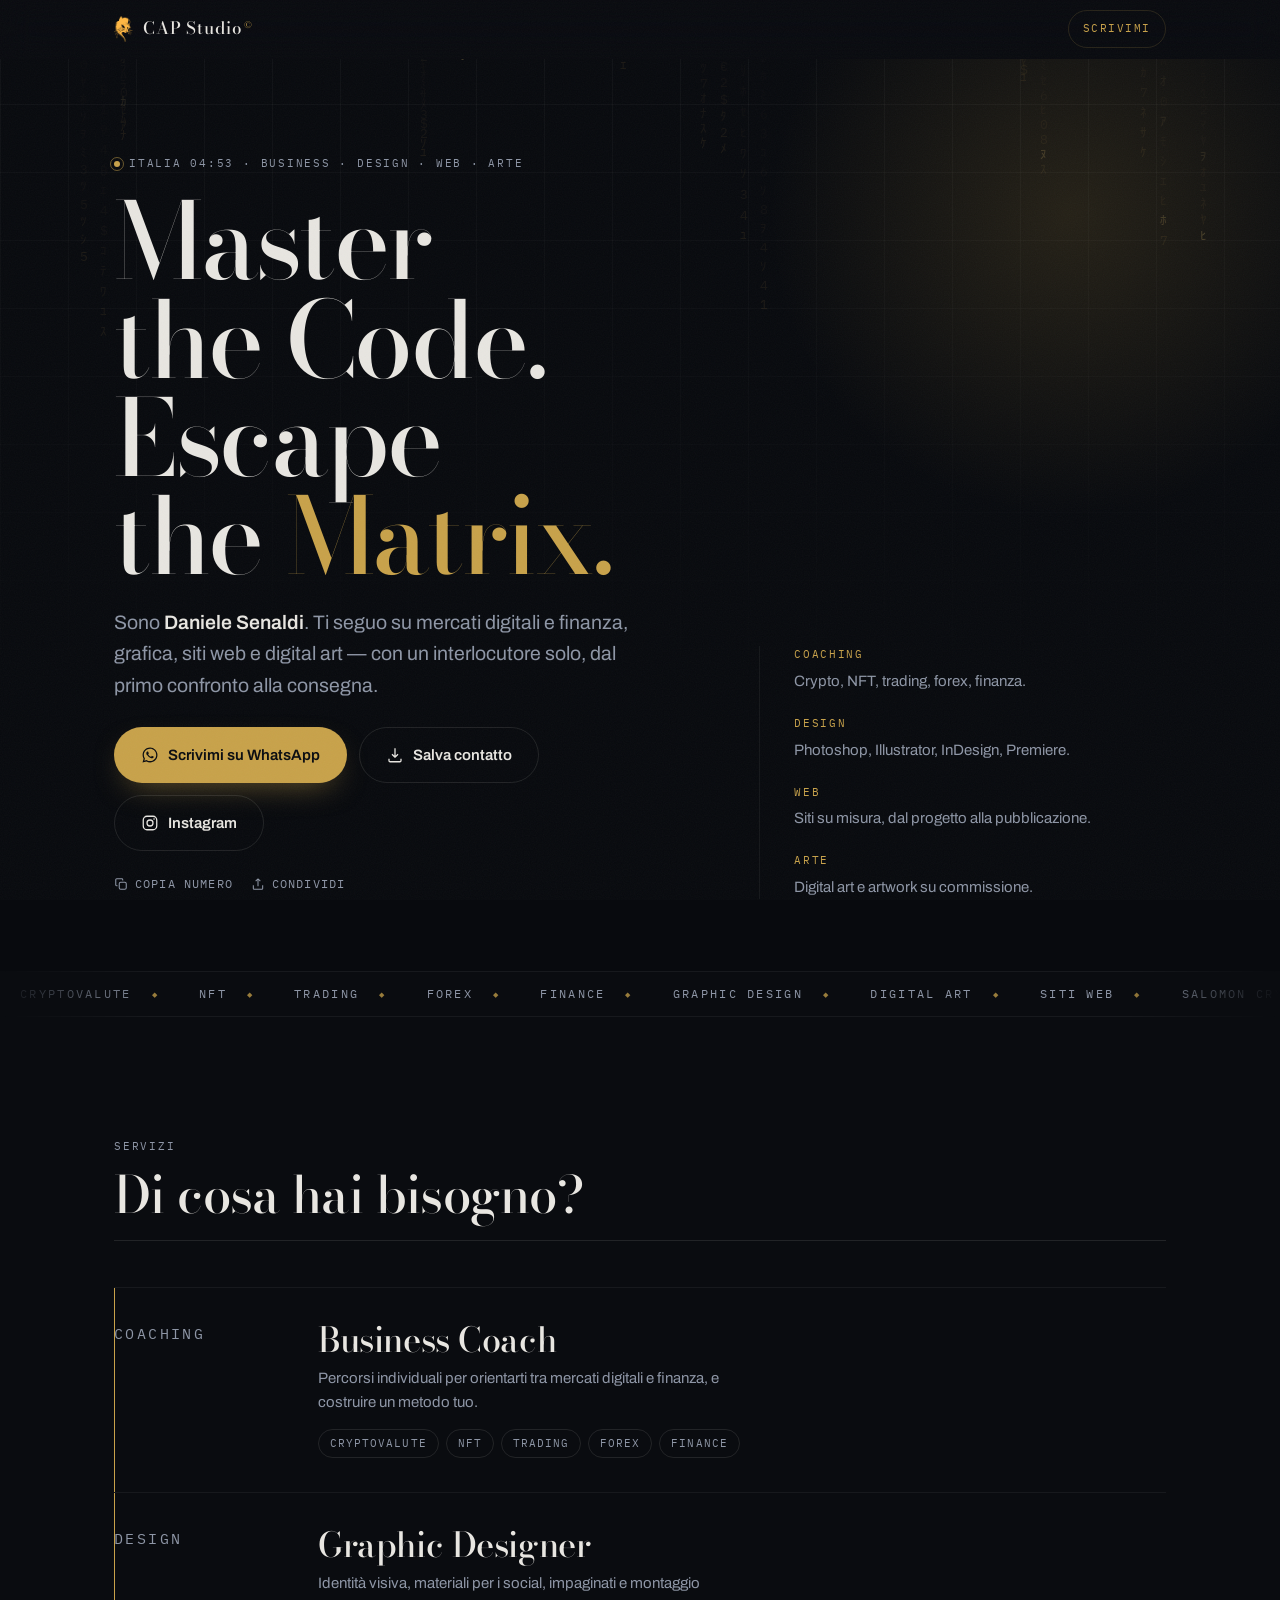
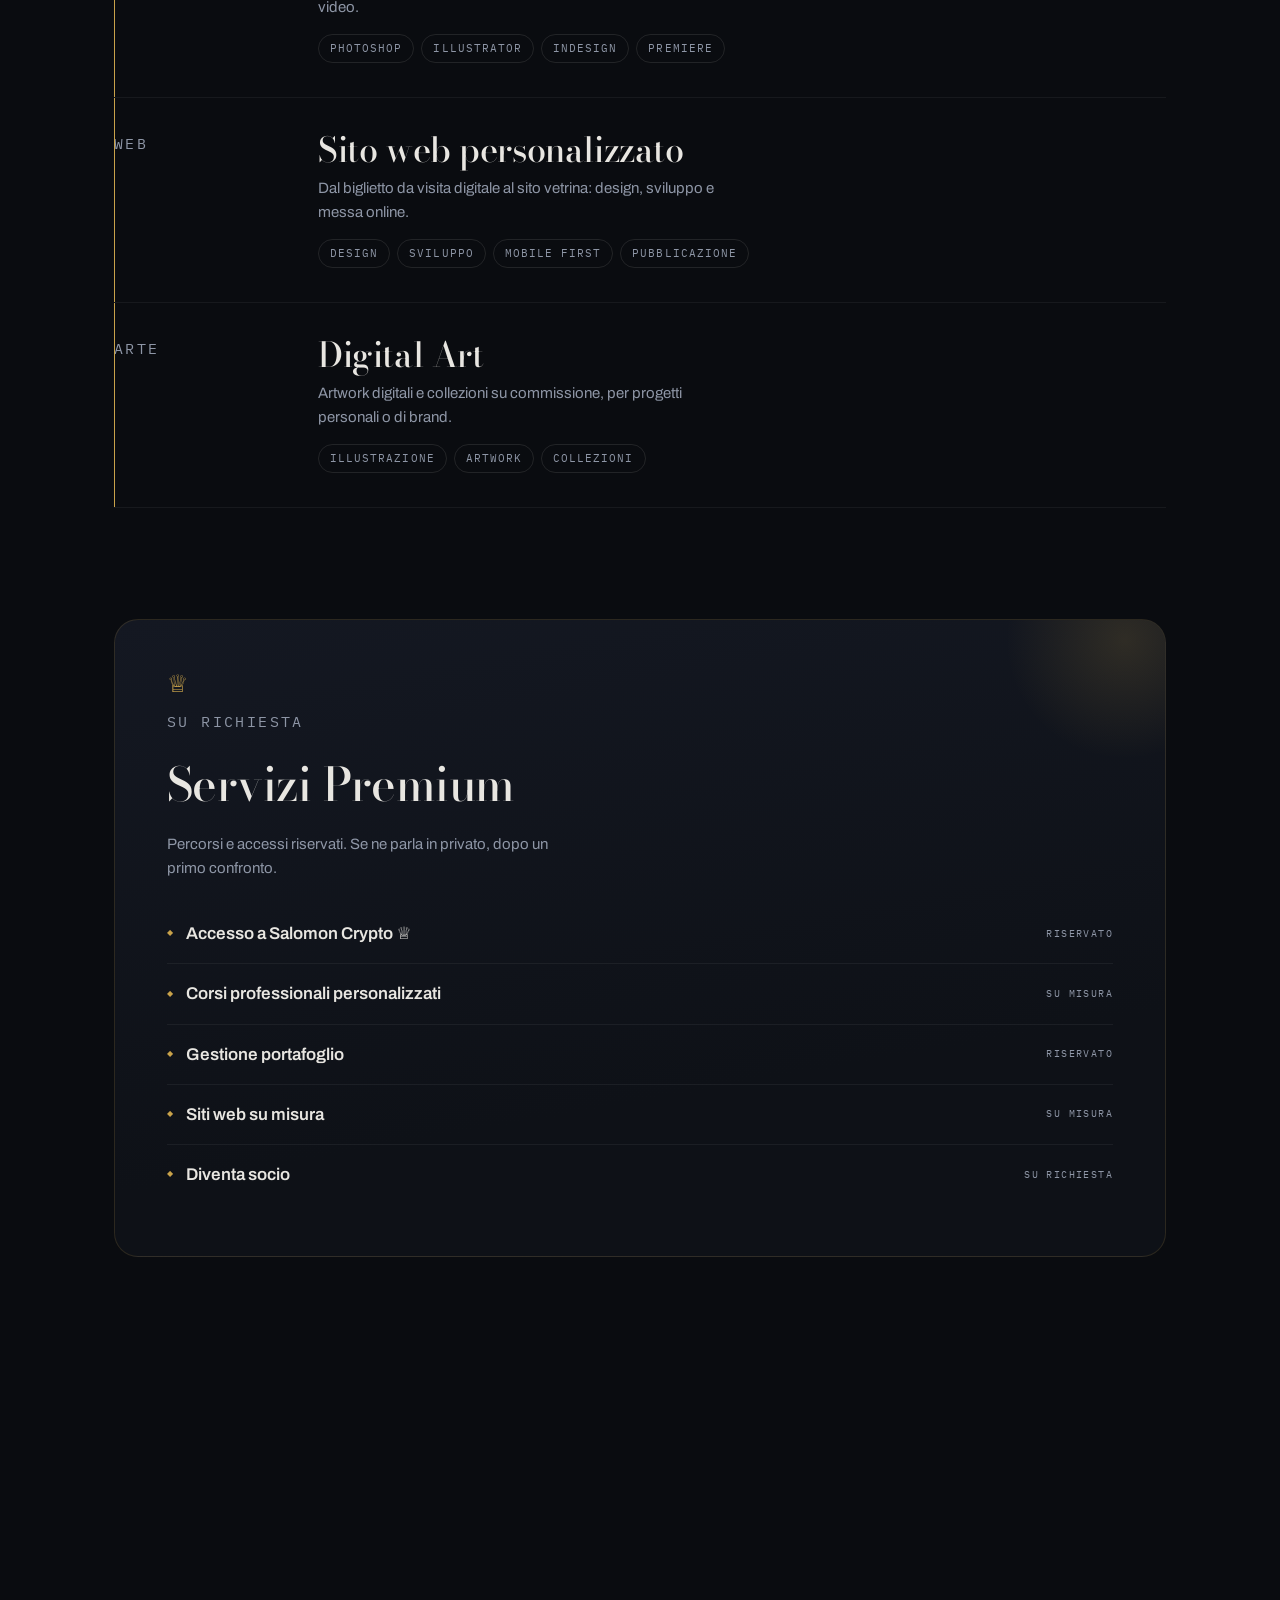
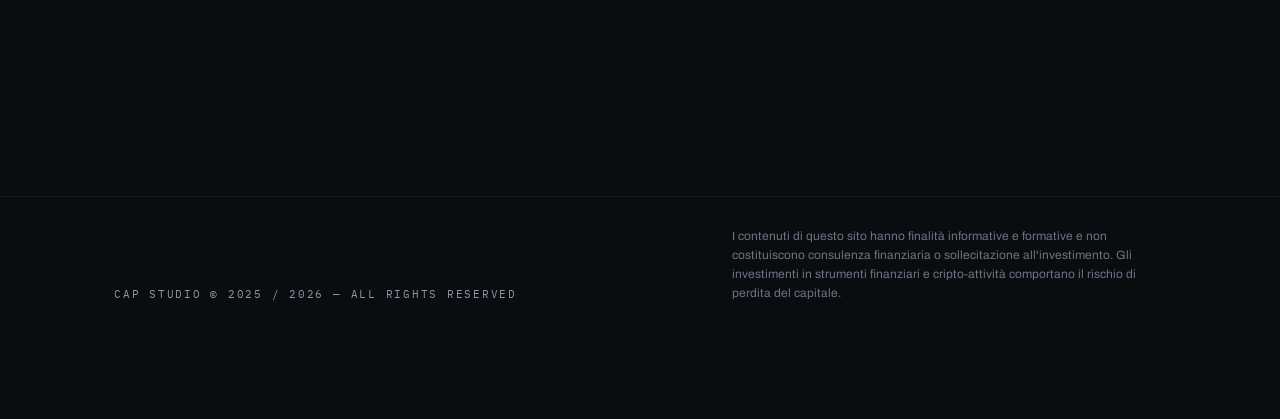
==== commit 4b9594ee: "Rename index-v4.html to index.html" ====
--- a/index.html
+++ b/index.html
@@ -6,7 +6,7 @@
 <title>CAP Studio © — Daniele Senaldi</title>
 <meta name="description" content="CAP Studio: coaching su finanza e mercati digitali, graphic design, siti web su misura e digital art. Scrivimi su WhatsApp.">
 <meta name="theme-color" content="#0A0C10">
-<link rel="icon" href="https://danielesenaldi.github.io/CAP/caplogo.png">
+<link rel="icon" href="caplogo.png">
 
 <meta property="og:type" content="website">
 <meta property="og:title" content="CAP Studio © — Daniele Senaldi">
@@ -15,27 +15,23 @@
 <meta property="og:url" content="https://danielesenaldi.github.io/CAP/">
 <meta name="twitter:card" content="summary_large_image">
 
+<!-- font: solo i pesi realmente usati, niente corsivi, caricamento non bloccante -->
 <link rel="preconnect" href="https://fonts.googleapis.com">
 <link rel="preconnect" href="https://fonts.gstatic.com" crossorigin>
-<link href="https://fonts.googleapis.com/css2?family=Archivo:wght@400;500;600;700&family=Bodoni+Moda:ital,opsz,wght@0,6..96,400..900;1,6..96,400..900&family=IBM+Plex+Mono:wght@400;500&display=swap" rel="stylesheet">
+<link rel="preload" as="style" href="https://fonts.googleapis.com/css2?family=Archivo:wght@400;600&family=Bodoni+Moda:opsz,wght@6..96,500&family=IBM+Plex+Mono&display=swap">
+<link rel="stylesheet" href="https://fonts.googleapis.com/css2?family=Archivo:wght@400;600&family=Bodoni+Moda:opsz,wght@6..96,500&family=IBM+Plex+Mono&display=swap" media="print" onload="this.media='all'">
+<noscript><link rel="stylesheet" href="https://fonts.googleapis.com/css2?family=Archivo:wght@400;600&family=Bodoni+Moda:opsz,wght@6..96,500&family=IBM+Plex+Mono&display=swap"></noscript>
 
 <style>
 /* ============================================================
-   CAP STUDIO — v3
+   CAP STUDIO — v4 · mobile first, ingresso da QR
    ink #0A0C10 · surface #141822 · bone #E8E6E1 · brass #C8A24A
-   Ottone su inchiostro. Movimento orchestrato, mai rumoroso.
    ============================================================ */
 :root{
-  --ink:#0A0C10;
-  --ink-2:#0E1117;
-  --surface:#141822;
-  --line:rgba(232,230,225,.11);
-  --line-soft:rgba(232,230,225,.06);
-  --bone:#E8E6E1;
-  --mist:#8E96A6;
-  --brass:#C8A24A;
-  --brass-lit:#E0BE6B;
-  --brass-dim:rgba(200,162,74,.16);
+  --ink:#0A0C10; --ink-2:#0E1117; --surface:#141822;
+  --line:rgba(232,230,225,.11); --line-soft:rgba(232,230,225,.06);
+  --bone:#E8E6E1; --mist:#8E96A6;
+  --brass:#C8A24A; --brass-lit:#E0BE6B; --brass-dim:rgba(200,162,74,.16);
   --ease:cubic-bezier(.16,1,.3,1);
   --pad:clamp(20px,5.5vw,44px);
   --maxw:1140px;
@@ -44,16 +40,16 @@
 html{-webkit-text-size-adjust:100%;scroll-behavior:smooth}
 body{
   margin:0;background:var(--ink);color:var(--bone);
-  font-family:"Archivo",system-ui,sans-serif;
-  font-size:16px;line-height:1.6;
-  -webkit-font-smoothing:antialiased;overflow-x:hidden;
-}
-body::after{ /* grana */
+  font-family:"Archivo",system-ui,-apple-system,sans-serif;
+  font-size:16px;line-height:1.6;-webkit-font-smoothing:antialiased;overflow-x:hidden;
+}
+body::after{
   content:"";position:fixed;inset:0;pointer-events:none;z-index:70;opacity:.038;
   background-image:url("data:image/svg+xml,%3Csvg xmlns='http://www.w3.org/2000/svg' width='140' height='140'%3E%3Cfilter id='n'%3E%3CfeTurbulence type='fractalNoise' baseFrequency='.85' numOctaves='3'/%3E%3C/filter%3E%3Crect width='100%25' height='100%25' filter='url(%23n)'/%3E%3C/svg%3E");
 }
 a{color:inherit;text-decoration:none}
 img{max-width:100%;display:block}
+button{font:inherit}
 ::selection{background:var(--brass);color:var(--ink)}
 :focus-visible{outline:2px solid var(--brass);outline-offset:3px;border-radius:3px}
 h1,h2,h3{text-wrap:balance}
@@ -61,241 +57,199 @@
 .wrap{width:100%;max-width:var(--maxw);margin:0 auto;padding-inline:var(--pad)}
 .mono{font-family:"IBM Plex Mono",ui-monospace,monospace;font-size:11px;letter-spacing:.16em;text-transform:uppercase;color:var(--mist)}
 
+/* ---- sotto la piega: non viene disegnato finché non serve ---- */
+.late{content-visibility:auto;contain-intrinsic-size:auto 800px}
+
 /* ============ atmosfera ============ */
-#rain{position:absolute;inset:0;width:100%;height:100%;z-index:0;opacity:0;transition:opacity 1.6s ease;pointer-events:none}
-#rain.on{opacity:.3}
+#rain{position:absolute;inset:0;width:100%;height:100%;z-index:0;opacity:0;transition:opacity 1.4s ease;pointer-events:none}
+#rain.on{opacity:.28}
 .aura{
   position:absolute;z-index:0;pointer-events:none;
-  width:min(120vw,900px);aspect-ratio:1;left:50%;top:-30%;translate:-50% 0;
+  width:min(120vw,860px);aspect-ratio:1;left:50%;top:-30%;margin-left:-min(60vw,430px);
   background:radial-gradient(closest-side,rgba(200,162,74,.15),transparent 70%);
-  filter:blur(10px);animation:drift 26s ease-in-out infinite;
-}
-@keyframes drift{
-  0%,100%{transform:translate(-6%,0) scale(1)}
-  50%{transform:translate(8%,4%) scale(1.12)}
-}
+  animation:drift 30s ease-in-out infinite;
+}
+@keyframes drift{0%,100%{transform:translate3d(-5%,0,0) scale(1)}50%{transform:translate3d(7%,4%,0) scale(1.1)}}
 .spot{
   position:fixed;z-index:1;pointer-events:none;width:520px;height:520px;left:0;top:0;
   margin:-260px 0 0 -260px;opacity:0;transition:opacity .6s ease;
   background:radial-gradient(closest-side,rgba(200,162,74,.10),transparent 70%);
 }
-@media (pointer:fine){.spot.on{opacity:1}}
 
 /* ============ topbar ============ */
 .top{
-  position:sticky;top:0;z-index:50;
-  background:rgba(10,12,16,.6);backdrop-filter:saturate(150%) blur(16px);
-  -webkit-backdrop-filter:saturate(150%) blur(16px);
-  border-bottom:1px solid transparent;transition:border-color .4s ease,background .4s ease;
-}
-.top.stuck{border-bottom-color:var(--line-soft);background:rgba(10,12,16,.82)}
-.top__in{display:flex;align-items:center;justify-content:space-between;height:60px;gap:12px}
+  position:sticky;top:0;z-index:50;background:rgba(10,12,16,.94);
+  border-bottom:1px solid transparent;transition:border-color .4s ease;
+}
+.top.stuck{border-bottom-color:var(--line-soft)}
+.top__in{display:flex;align-items:center;justify-content:space-between;height:58px;gap:12px}
 .bar{position:absolute;left:0;bottom:-1px;height:1px;background:var(--brass);width:0}
 .brand{display:flex;align-items:center;gap:10px;min-width:0}
 /* Logo scuro o su fondo bianco? aggiungi class="logo--invert" all'<img> */
-.brand img{height:26px;width:auto;transition:transform .5s var(--ease)}
-.brand:hover img{transform:rotate(-6deg) scale(1.06)}
+.brand img{height:26px;width:auto}
 .logo--invert{filter:invert(1) brightness(1.6)}
-.brand b{font-family:"Bodoni Moda",serif;font-size:17px;font-weight:600;letter-spacing:.05em;white-space:nowrap}
+.brand b{font-family:"Bodoni Moda",Georgia,serif;font-size:17px;font-weight:500;letter-spacing:.05em;white-space:nowrap}
 .brand b sup{font-size:9px;color:var(--brass);margin-left:2px}
 .top__cta{
   font-family:"IBM Plex Mono",monospace;font-size:11px;letter-spacing:.14em;text-transform:uppercase;
-  color:var(--brass);border:1px solid var(--brass-dim);padding:9px 14px;border-radius:100px;
-  white-space:nowrap;transition:background .3s var(--ease),border-color .3s ease;
-}
-.top__cta:hover{background:var(--brass-dim);border-color:var(--brass)}
+  color:var(--brass);border:1px solid var(--brass-dim);padding:9px 14px;border-radius:100px;white-space:nowrap;
+}
 
 /* ============ hero ============ */
-.hero{position:relative;overflow:hidden;padding:clamp(46px,10vw,92px) 0 clamp(40px,8vw,72px)}
+.hero{position:relative;overflow:hidden;padding:clamp(30px,7vw,92px) 0 clamp(34px,7vw,72px)}
 .grid{
   position:absolute;inset:-10% 0 0;z-index:0;pointer-events:none;
   background-image:linear-gradient(var(--line-soft) 1px,transparent 1px),linear-gradient(90deg,var(--line-soft) 1px,transparent 1px);
   background-size:68px 68px;
   -webkit-mask-image:linear-gradient(180deg,rgba(0,0,0,.75),transparent 80%);
   mask-image:linear-gradient(180deg,rgba(0,0,0,.75),transparent 80%);
-  will-change:transform;
 }
 .hero .wrap{position:relative;z-index:2}
-
-.status{display:inline-flex;align-items:center;gap:9px;margin-bottom:24px}
+.status{display:inline-flex;align-items:center;gap:9px;margin:0 0 20px}
 .dot{width:6px;height:6px;border-radius:50%;background:var(--brass);position:relative;flex:none}
-.dot::after{content:"";position:absolute;inset:-4px;border-radius:50%;border:1px solid var(--brass);opacity:.5;animation:ping 2.6s ease-out infinite}
+.dot::after{content:"";position:absolute;inset:-4px;border-radius:50%;border:1px solid var(--brass);opacity:.5;animation:ping 2.8s ease-out infinite}
 @keyframes ping{0%{transform:scale(.6);opacity:.6}80%,100%{transform:scale(1.5);opacity:0}}
 
 h1{
   font-family:"Bodoni Moda",Georgia,serif;font-weight:500;
-  font-size:clamp(2.95rem,12.8vw,6.6rem);line-height:.93;letter-spacing:-.022em;margin:0 0 26px;
+  font-size:clamp(2.7rem,11.8vw,6.6rem);line-height:.93;letter-spacing:-.022em;margin:0 0 22px;
 }
 .mask{display:block;overflow:hidden;padding-bottom:.06em;margin-bottom:-.06em}
 .mask > span{display:block;transform:translateY(112%);transition:transform 1s var(--ease)}
 .ready .mask > span{transform:none}
 .mask:nth-of-type(2) > span{transition-delay:.09s}
-h1 em{font-style:italic;color:var(--brass);font-weight:500}
+h1 em{font-style:normal;color:var(--brass)}
 .decode{display:inline-block}
 
-.lede{font-size:clamp(16px,4.1vw,19.5px);color:var(--mist);max-width:47ch;margin:0 0 32px}
+.lede{font-size:clamp(15.5px,4vw,19.5px);color:var(--mist);max-width:47ch;margin:0 0 26px}
 .lede b{color:var(--bone);font-weight:600}
-.up{opacity:0;transform:translateY(16px);transition:opacity .9s ease,transform .9s var(--ease)}
+.up{opacity:0;transform:translateY(14px);transition:opacity .8s ease,transform .8s var(--ease)}
 .ready .up{opacity:1;transform:none}
-.ready .up.d1{transition-delay:.34s}
-.ready .up.d2{transition-delay:.46s}
-.ready .up.d3{transition-delay:.58s}
-.ready .up.d4{transition-delay:.7s}
+.ready .up.d1{transition-delay:.3s}
+.ready .up.d2{transition-delay:.42s}
+.ready .up.d3{transition-delay:.54s}
 
 /* ============ bottoni ============ */
-.actions{display:flex;flex-wrap:wrap;gap:12px;align-items:center}
+.actions{display:grid;grid-template-columns:1fr 1fr;gap:10px}
+.full{grid-column:1/-1}
 .btn{
   position:relative;overflow:hidden;
-  display:inline-flex;align-items:center;justify-content:center;gap:10px;
-  min-height:56px;padding:0 26px;border-radius:100px;
-  font-weight:600;font-size:15.5px;border:1px solid transparent;
-  transition:transform .2s var(--ease),background .3s ease,border-color .3s ease,color .3s ease,box-shadow .4s ease;
+  display:inline-flex;align-items:center;justify-content:center;gap:9px;
+  min-height:56px;padding:0 18px;border-radius:100px;
+  font-weight:600;font-size:15px;border:1px solid transparent;cursor:pointer;
+  transition:transform .2s var(--ease),background .3s ease,border-color .3s ease,color .3s ease;
 }
 .btn:active{transform:scale(.97)}
-.btn svg{width:19px;height:19px;flex:none;position:relative;z-index:2}
+.btn svg{width:18px;height:18px;flex:none;position:relative;z-index:2}
 .btn span{position:relative;z-index:2}
-.btn--primary{background:var(--brass);color:#0A0C10;box-shadow:0 12px 34px -14px rgba(200,162,74,.6)}
-.btn--primary:hover{background:var(--brass-lit);box-shadow:0 16px 40px -12px rgba(200,162,74,.7)}
-.btn--primary::before{ /* riflesso */
+.btn--primary{background:var(--brass);color:#0A0C10;box-shadow:0 12px 32px -14px rgba(200,162,74,.6)}
+.btn--primary::before{
   content:"";position:absolute;top:0;left:-120%;width:60%;height:100%;z-index:1;
   background:linear-gradient(100deg,transparent,rgba(255,255,255,.42),transparent);
-  transform:skewX(-18deg);transition:left .75s var(--ease);
-}
-.btn--primary:hover::before{left:130%}
-.btn--ghost{border-color:var(--line);color:var(--bone)}
-.btn--ghost:hover{border-color:var(--brass);color:var(--brass)}
-
-/* copia numero */
-.copy{
-  display:inline-flex;align-items:center;gap:8px;margin-top:20px;
-  font-family:"IBM Plex Mono",monospace;font-size:12px;letter-spacing:.1em;text-transform:uppercase;
-  color:var(--mist);background:none;border:0;padding:8px 0;cursor:pointer;transition:color .3s ease;
-}
-.copy:hover{color:var(--brass)}
-.copy em{font-style:normal;color:var(--bone);letter-spacing:.06em}
-.copy.done{color:var(--brass)}
+  transform:skewX(-18deg);animation:sheen 6s var(--ease) 2s infinite;
+}
+@keyframes sheen{0%{left:-120%}18%,100%{left:140%}}
+.btn--ghost{border-color:var(--line);color:var(--bone);background:none}
+
+.mini{display:flex;flex-wrap:wrap;gap:18px;margin-top:18px}
+.mini button{
+  display:inline-flex;align-items:center;gap:7px;
+  font-family:"IBM Plex Mono",monospace;font-size:11.5px;letter-spacing:.1em;text-transform:uppercase;
+  color:var(--mist);background:none;border:0;padding:6px 0;cursor:pointer;transition:color .3s ease;
+}
+.mini button.done{color:var(--brass)}
 
 /* ============ ticker ============ */
 .ticker{
-  position:relative;overflow:hidden;border-top:1px solid var(--line-soft);border-bottom:1px solid var(--line-soft);
-  padding:14px 0;
+  position:relative;overflow:hidden;border-top:1px solid var(--line-soft);border-bottom:1px solid var(--line-soft);padding:13px 0;
   -webkit-mask-image:linear-gradient(90deg,transparent,#000 12%,#000 88%,transparent);
   mask-image:linear-gradient(90deg,transparent,#000 12%,#000 88%,transparent);
 }
-.ticker ul{display:flex;gap:0;list-style:none;margin:0;padding:0;width:max-content;animation:slide 46s linear infinite}
-.ticker:hover ul{animation-play-state:paused}
+.ticker ul{display:flex;list-style:none;margin:0;padding:0;width:max-content;animation:slide 46s linear infinite}
+@media (hover:hover) and (pointer:fine){.ticker:hover ul{animation-play-state:paused}}
+@media (hover:none){.ticker{pointer-events:none}}
 .ticker li{
   font-family:"IBM Plex Mono",monospace;font-size:11.5px;letter-spacing:.2em;text-transform:uppercase;color:var(--mist);
-  padding:0 22px;display:flex;align-items:center;gap:22px;white-space:nowrap;
+  padding:0 20px;display:flex;align-items:center;gap:20px;white-space:nowrap;
 }
 .ticker li::after{content:"◆";color:var(--brass);font-size:7px;opacity:.75}
-@keyframes slide{to{transform:translateX(-50%)}}
+@keyframes slide{to{transform:translate3d(-50%,0,0)}}
 
 /* ============ sezioni ============ */
-section{padding:clamp(56px,11vw,110px) 0}
-.head{margin-bottom:clamp(28px,6vw,46px)}
-.head h2{font-family:"Bodoni Moda",serif;font-weight:500;font-size:clamp(2rem,7.6vw,3.2rem);line-height:1.03;letter-spacing:-.012em;margin:14px 0 0}
-.rule{height:1px;background:var(--line);transform:scaleX(0);transform-origin:left;transition:transform 1.1s var(--ease);margin-top:22px}
-.in .rule,.rule.in{transform:none}
+section{padding:clamp(52px,10vw,110px) 0}
+.head{margin-bottom:clamp(26px,6vw,46px)}
+.head h2{font-family:"Bodoni Moda",Georgia,serif;font-weight:500;font-size:clamp(2rem,7.4vw,3.2rem);line-height:1.03;letter-spacing:-.012em;margin:12px 0 0}
+.rule{height:1px;background:var(--line);transform:scaleX(0);transform-origin:left;transition:transform 1.1s var(--ease);margin-top:20px}
+.rule.in{transform:none}
 
 /* ============ servizi ============ */
-.srv{
-  position:relative;display:block;padding:clamp(24px,5.5vw,34px) 0;
-  border-bottom:1px solid var(--line-soft);
-  transition:padding-left .5s var(--ease);
-}
+.srv{position:relative;display:block;padding:clamp(22px,5.2vw,34px) 0;border-bottom:1px solid var(--line-soft)}
 .srv:first-of-type{border-top:1px solid var(--line-soft)}
-.srv::before{
-  content:"";position:absolute;left:0;top:0;bottom:0;width:1px;background:var(--brass);
-  transform:scaleY(0);transform-origin:top;transition:transform .55s var(--ease);
-}
-.srv:hover{padding-left:18px}
-.srv:hover::before{transform:none}
-.srv h3{
-  font-family:"Bodoni Moda",serif;font-weight:500;font-size:clamp(1.5rem,6vw,2.15rem);
-  letter-spacing:-.012em;margin:11px 0 9px;line-height:1.05;
-  display:flex;align-items:baseline;gap:12px;
-}
-.srv h3 i{
-  font-style:normal;color:var(--brass);font-size:.55em;opacity:0;transform:translate(-8px,4px);
-  transition:opacity .45s ease,transform .45s var(--ease);
-}
-.srv:hover h3 i{opacity:1;transform:none}
-.srv p{margin:0 0 16px;color:var(--mist);font-size:15.5px;max-width:46ch}
+.srv::before{content:"";position:absolute;left:0;top:0;bottom:0;width:1px;background:var(--brass);transform:scaleY(0);transform-origin:top;transition:transform .55s var(--ease)}
+.srv.in::before{transform:none}
+.srv h3{font-family:"Bodoni Moda",Georgia,serif;font-weight:500;font-size:clamp(1.5rem,5.8vw,2.15rem);letter-spacing:-.012em;margin:10px 0 8px;line-height:1.05}
+.srv p{margin:0 0 15px;color:var(--mist);font-size:15px;max-width:46ch}
 .tags{display:flex;flex-wrap:wrap;gap:7px;list-style:none;padding:0;margin:0}
-.tags li{
-  font-family:"IBM Plex Mono",monospace;font-size:10.5px;letter-spacing:.1em;text-transform:uppercase;
-  color:var(--mist);border:1px solid var(--line);padding:5px 11px;border-radius:100px;
-  transition:border-color .35s ease,color .35s ease;
-}
-.srv:hover .tags li{border-color:var(--brass-dim);color:var(--bone)}
+.tags li{font-family:"IBM Plex Mono",monospace;font-size:10.5px;letter-spacing:.1em;text-transform:uppercase;color:var(--mist);border:1px solid var(--line);padding:5px 11px;border-radius:100px}
 
 /* ============ premium ============ */
-.prem{
-  position:relative;overflow:hidden;
-  background:linear-gradient(170deg,var(--surface),var(--ink-2) 70%);
-  border:1px solid var(--brass-dim);border-radius:24px;padding:clamp(28px,6.5vw,52px);
-}
-.prem::before{
-  content:"";position:absolute;width:380px;aspect-ratio:1;right:-140px;top:-160px;
-  background:radial-gradient(closest-side,rgba(200,162,74,.16),transparent 70%);
-}
+.prem{position:relative;overflow:hidden;background:linear-gradient(170deg,var(--surface),var(--ink-2) 70%);border:1px solid var(--brass-dim);border-radius:24px;padding:clamp(26px,6.2vw,52px)}
+.prem::before{content:"";position:absolute;width:340px;aspect-ratio:1;right:-130px;top:-150px;background:radial-gradient(closest-side,rgba(200,162,74,.16),transparent 70%)}
 .prem > *{position:relative}
 .crown{font-size:24px;color:var(--brass);line-height:1;animation:shine 5s ease-in-out infinite}
-@keyframes shine{0%,100%{opacity:.75;text-shadow:none}50%{opacity:1;text-shadow:0 0 22px rgba(200,162,74,.6)}}
-.prem h2{font-family:"Bodoni Moda",serif;font-weight:500;font-size:clamp(1.95rem,7.2vw,2.9rem);margin:16px 0 10px;letter-spacing:-.012em}
-.prem > p{color:var(--mist);margin:0 0 26px;max-width:44ch;font-size:15.5px}
+@keyframes shine{0%,100%{opacity:.75}50%{opacity:1;text-shadow:0 0 20px rgba(200,162,74,.55)}}
+.prem h2{font-family:"Bodoni Moda",Georgia,serif;font-weight:500;font-size:clamp(1.9rem,7vw,2.9rem);margin:14px 0 10px;letter-spacing:-.012em}
+.prem > p{color:var(--mist);margin:0 0 24px;max-width:44ch;font-size:15px}
 .plist{list-style:none;margin:0;padding:0}
-.plist li{
-  display:flex;align-items:center;gap:14px;padding:17px 0;border-top:1px solid var(--line-soft);
-  font-size:clamp(15.5px,4.2vw,17px);font-weight:500;
-  transition:padding-left .45s var(--ease),color .35s ease;
-}
+.plist li{display:flex;align-items:center;gap:13px;padding:16px 0;border-top:1px solid var(--line-soft);font-size:clamp(15px,4.2vw,17px);font-weight:600}
 .plist li:first-child{border-top:0}
-.plist li:hover{padding-left:10px;color:var(--brass)}
-.plist li::before{content:"◆";color:var(--brass);font-size:8px;flex:none;transform:translateY(-1px)}
+.plist li::before{content:"◆";color:var(--brass);font-size:8px;flex:none}
 .plist li b{margin-left:auto;font-family:"IBM Plex Mono",monospace;font-size:10px;letter-spacing:.14em;text-transform:uppercase;color:var(--mist);font-weight:400}
 
 /* ============ contatti ============ */
-.end h2{font-family:"Bodoni Moda",serif;font-weight:500;font-size:clamp(2.4rem,11vw,4.6rem);line-height:.98;letter-spacing:-.025em;margin:14px 0 18px}
-.end p{color:var(--mist);max-width:42ch;margin:0 0 30px}
-.end .btn{width:100%}
+.end h2{font-family:"Bodoni Moda",Georgia,serif;font-weight:500;font-size:clamp(2.4rem,10.5vw,4.6rem);line-height:.98;letter-spacing:-.025em;margin:12px 0 16px}
+.end p{color:var(--mist);max-width:42ch;margin:0 0 26px}
 
 /* ============ footer ============ */
-footer{border-top:1px solid var(--line-soft);padding:32px 0 calc(118px + env(safe-area-inset-bottom))}
-.foot{display:flex;flex-direction:column;gap:14px}
+footer{border-top:1px solid var(--line-soft);padding:30px 0 calc(116px + env(safe-area-inset-bottom))}
+.foot{display:flex;flex-direction:column;gap:13px}
 .disc{font-size:12px;line-height:1.6;color:#6E7484;max-width:62ch;margin:0}
 
 /* ============ dock ============ */
 .dock{
   position:fixed;left:0;right:0;bottom:0;z-index:55;
   padding:12px var(--pad) calc(12px + env(safe-area-inset-bottom));
-  background:linear-gradient(180deg,rgba(10,12,16,0),rgba(10,12,16,.94) 36%);
-  transform:translateY(135%);transition:transform .5s var(--ease);
+  background:linear-gradient(180deg,rgba(10,12,16,0),rgba(10,12,16,.95) 36%);
+  transform:translate3d(0,135%,0);transition:transform .45s var(--ease);
 }
 .dock.is-on{transform:none}
-.dock .btn{width:100%}
 
 /* ============ reveal ============ */
-.rv{opacity:0;transform:translateY(20px);transition:opacity .8s ease,transform .8s var(--ease)}
+.rv{opacity:0;transform:translateY(18px);transition:opacity .7s ease,transform .7s var(--ease)}
 .rv.in{opacity:1;transform:none}
 
-/* ============ desktop ============ */
+/* ============ desktop (secondario) ============ */
 @media (min-width:900px){
-  .hero{padding:clamp(78px,9vw,124px) 0 96px}
+  .top{background:rgba(10,12,16,.65);backdrop-filter:saturate(150%) blur(16px);-webkit-backdrop-filter:saturate(150%) blur(16px)}
+  .top.stuck{background:rgba(10,12,16,.85)}
+  .spot.on{opacity:1}
   .hero__in{display:grid;grid-template-columns:1.18fr .82fr;gap:60px;align-items:end}
   .aside{border-left:1px solid var(--line-soft);padding-left:34px}
   .aside dl{margin:0;display:grid;gap:22px}
   .aside dt{font-family:"IBM Plex Mono",monospace;font-size:10.5px;letter-spacing:.16em;text-transform:uppercase;color:var(--brass)}
   .aside dd{margin:6px 0 0;font-size:15px;color:var(--mist)}
-  .srv{display:grid;grid-template-columns:160px 1fr;gap:44px;align-items:start}
+  .actions{display:flex;flex-wrap:wrap;gap:12px}
+  .btn{padding:0 26px}
+  .srv{display:grid;grid-template-columns:160px 1fr;gap:44px;align-items:start;transition:padding-left .5s var(--ease)}
+  .srv:hover{padding-left:16px}
   .srv h3{margin-top:0}
+  .plist li{transition:padding-left .45s var(--ease),color .35s ease}
+  .plist li:hover{padding-left:10px;color:var(--brass)}
   .end__in{display:grid;grid-template-columns:1.05fr .95fr;gap:70px;align-items:end}
-  .end .actions{flex-direction:column;align-items:stretch}
   .dock{display:none}
   .foot{flex-direction:row;justify-content:space-between;align-items:flex-end}
 }
-@media (max-width:899px){.aside{display:none}}
+@media (max-width:899px){.aside,.spot{display:none}}
 
 @media (prefers-reduced-motion:reduce){
   html{scroll-behavior:auto}
@@ -303,6 +257,7 @@
   .rv,.up{opacity:1;transform:none}
   .mask > span{transform:none}
   .rule{transform:none}
+  .srv::before{transform:none}
   #rain,.spot{display:none}
 }
 </style>
@@ -314,7 +269,7 @@
 <header class="top" id="top">
   <div class="wrap top__in">
     <a class="brand" href="#home">
-      <img src="https://danielesenaldi.github.io/CAP/caplogo.png" alt="">
+      <img src="caplogo.png" alt="" width="26" height="26" fetchpriority="high" decoding="async">
       <b>CAP Studio<sup>©</sup></b>
     </a>
     <a class="top__cta" href="https://wa.me/393472335717?text=Ciao%20Daniele%2C%20ti%20scrivo%20dal%20sito%20CAP%20Studio.">Scrivimi</a>
@@ -342,17 +297,30 @@
         <p class="lede up d1">Sono <b>Daniele Senaldi</b>. Ti seguo su mercati digitali e finanza, grafica, siti web e digital art — con un interlocutore solo, dal primo confronto alla consegna.</p>
 
         <div class="actions up d2">
-          <a class="btn btn--primary" href="https://wa.me/393472335717?text=Ciao%20Daniele%2C%20ti%20scrivo%20dal%20sito%20CAP%20Studio.">
+          <a class="btn btn--primary full" href="https://wa.me/393472335717?text=Ciao%20Daniele%2C%20ti%20scrivo%20dal%20sito%20CAP%20Studio.">
             <svg viewBox="0 0 24 24" fill="currentColor" aria-hidden="true"><path d="M12.04 2C6.58 2 2.13 6.45 2.13 11.91c0 1.75.46 3.45 1.32 4.95L2 22l5.25-1.38a9.9 9.9 0 0 0 4.79 1.22h.01c5.46 0 9.91-4.45 9.91-9.91 0-2.65-1.03-5.14-2.9-7.01A9.82 9.82 0 0 0 12.04 2Zm0 18.15h-.01a8.2 8.2 0 0 1-4.19-1.15l-.3-.18-3.12.82.83-3.04-.2-.31a8.16 8.16 0 0 1-1.26-4.38c0-4.54 3.7-8.24 8.25-8.24 2.2 0 4.27.86 5.83 2.42a8.19 8.19 0 0 1 2.41 5.83c0 4.54-3.7 8.23-8.24 8.23Zm4.52-6.16c-.25-.12-1.47-.72-1.69-.81-.23-.08-.39-.12-.56.13-.16.24-.64.8-.78.97-.15.16-.29.18-.54.06-.25-.13-1.05-.39-1.99-1.23-.74-.66-1.24-1.47-1.38-1.72-.15-.25-.02-.38.11-.5.11-.11.25-.29.37-.44.13-.15.17-.25.25-.41.09-.17.04-.31-.02-.44-.06-.12-.56-1.35-.77-1.85-.2-.48-.4-.42-.56-.43h-.47c-.16 0-.42.06-.64.31-.22.25-.84.82-.84 2s.86 2.32.98 2.48c.12.16 1.7 2.59 4.11 3.63.58.25 1.02.4 1.37.51.58.18 1.1.16 1.52.1.46-.07 1.47-.6 1.68-1.18.21-.58.21-1.07.15-1.18-.06-.11-.22-.17-.47-.29Z"/></svg>
             <span>Scrivimi su WhatsApp</span>
           </a>
-          <a class="btn btn--ghost" href="https://instagram.com/daniele.senaldi?igsh=MXV1d3dmcTcwMTh4Yg=="><span>Instagram</span></a>
+          <button class="btn btn--ghost" id="vcf">
+            <svg viewBox="0 0 24 24" fill="none" stroke="currentColor" stroke-width="1.7" aria-hidden="true"><path d="M12 3v12m0 0 4-4m-4 4-4-4M4 17v2.5A1.5 1.5 0 0 0 5.5 21h13a1.5 1.5 0 0 0 1.5-1.5V17"/></svg>
+            <span>Salva contatto</span>
+          </button>
+          <a class="btn btn--ghost" href="https://instagram.com/daniele.senaldi?igsh=MXV1d3dmcTcwMTh4Yg==">
+            <svg viewBox="0 0 24 24" fill="none" stroke="currentColor" stroke-width="1.7" aria-hidden="true"><rect x="3" y="3" width="18" height="18" rx="5"/><circle cx="12" cy="12" r="4"/><circle cx="17.4" cy="6.6" r="1.1" fill="currentColor" stroke="none"/></svg>
+            <span>Instagram</span>
+          </a>
         </div>
 
-        <button class="copy up d3" id="copy" data-num="+39 347 233 5717">
-          <svg width="14" height="14" viewBox="0 0 24 24" fill="none" stroke="currentColor" stroke-width="1.8" aria-hidden="true"><rect x="9" y="9" width="12" height="12" rx="2.5"/><path d="M6 15H4.5A1.5 1.5 0 0 1 3 13.5v-9A1.5 1.5 0 0 1 4.5 3h9A1.5 1.5 0 0 1 15 4.5V6"/></svg>
-          <em>+39 347 233 5717</em> — copia
-        </button>
+        <div class="mini up d3">
+          <button id="copy" data-num="+39 347 233 5717">
+            <svg width="14" height="14" viewBox="0 0 24 24" fill="none" stroke="currentColor" stroke-width="1.8" aria-hidden="true"><rect x="9" y="9" width="12" height="12" rx="2.5"/><path d="M6 15H4.5A1.5 1.5 0 0 1 3 13.5v-9A1.5 1.5 0 0 1 4.5 3h9A1.5 1.5 0 0 1 15 4.5V6"/></svg>
+            <em id="copyLabel" style="font-style:normal">Copia numero</em>
+          </button>
+          <button id="share" hidden>
+            <svg width="14" height="14" viewBox="0 0 24 24" fill="none" stroke="currentColor" stroke-width="1.8" aria-hidden="true"><path d="M12 16V3m0 0 4 4m-4-4-4 4"/><path d="M4 14v5.5A1.5 1.5 0 0 0 5.5 21h13a1.5 1.5 0 0 0 1.5-1.5V14"/></svg>
+            <em style="font-style:normal">Condividi</em>
+          </button>
+        </div>
       </div>
 
       <aside class="aside up d2">
@@ -375,7 +343,7 @@
   </div>
 
   <!-- SERVIZI -->
-  <section>
+  <section class="late">
     <div class="wrap">
       <div class="head rv">
         <p class="mono">Servizi</p>
@@ -386,7 +354,7 @@
       <article class="srv rv">
         <p class="mono">Coaching</p>
         <div>
-          <h3>Business Coach <i>↗</i></h3>
+          <h3>Business Coach</h3>
           <p>Percorsi individuali per orientarti tra mercati digitali e finanza, e costruire un metodo tuo.</p>
           <ul class="tags"><li>Cryptovalute</li><li>NFT</li><li>Trading</li><li>Forex</li><li>Finance</li></ul>
         </div>
@@ -395,7 +363,7 @@
       <article class="srv rv">
         <p class="mono">Design</p>
         <div>
-          <h3>Graphic Designer <i>↗</i></h3>
+          <h3>Graphic Designer</h3>
           <p>Identità visiva, materiali per i social, impaginati e montaggio video.</p>
           <ul class="tags"><li>Photoshop</li><li>Illustrator</li><li>InDesign</li><li>Premiere</li></ul>
         </div>
@@ -404,7 +372,7 @@
       <article class="srv rv">
         <p class="mono">Web</p>
         <div>
-          <h3>Sito web personalizzato <i>↗</i></h3>
+          <h3>Sito web personalizzato</h3>
           <p>Dal biglietto da visita digitale al sito vetrina: design, sviluppo e messa online.</p>
           <ul class="tags"><li>Design</li><li>Sviluppo</li><li>Mobile first</li><li>Pubblicazione</li></ul>
         </div>
@@ -413,7 +381,7 @@
       <article class="srv rv">
         <p class="mono">Arte</p>
         <div>
-          <h3>Digital Art <i>↗</i></h3>
+          <h3>Digital Art</h3>
           <p>Artwork digitali e collezioni su commissione, per progetti personali o di brand.</p>
           <ul class="tags"><li>Illustrazione</li><li>Artwork</li><li>Collezioni</li></ul>
         </div>
@@ -422,11 +390,11 @@
   </section>
 
   <!-- PREMIUM -->
-  <section style="padding-top:0">
+  <section class="late" style="padding-top:0">
     <div class="wrap">
       <div class="prem rv">
         <div class="crown">♕</div>
-        <p class="mono" style="margin:16px 0 0">Su richiesta</p>
+        <p class="mono" style="margin:14px 0 0">Su richiesta</p>
         <h2>Servizi Premium</h2>
         <p>Percorsi e accessi riservati. Se ne parla in privato, dopo un primo confronto.</p>
         <ul class="plist">
@@ -441,7 +409,7 @@
   </section>
 
   <!-- CONTATTI -->
-  <section class="end" id="contatti">
+  <section class="end late" id="contatti">
     <div class="wrap end__in">
       <div class="rv">
         <p class="mono">Contatti</p>
@@ -449,10 +417,14 @@
         <p>Scrivimi cosa ti serve e ti dico come possiamo lavorarci. Nessun impegno.</p>
       </div>
       <div class="actions rv">
-        <a class="btn btn--primary" href="https://wa.me/393472335717?text=Ciao%20Daniele%2C%20ti%20scrivo%20dal%20sito%20CAP%20Studio.">
+        <a class="btn btn--primary full" href="https://wa.me/393472335717?text=Ciao%20Daniele%2C%20ti%20scrivo%20dal%20sito%20CAP%20Studio.">
           <svg viewBox="0 0 24 24" fill="currentColor" aria-hidden="true"><path d="M12.04 2C6.58 2 2.13 6.45 2.13 11.91c0 1.75.46 3.45 1.32 4.95L2 22l5.25-1.38a9.9 9.9 0 0 0 4.79 1.22h.01c5.46 0 9.91-4.45 9.91-9.91 0-2.65-1.03-5.14-2.9-7.01A9.82 9.82 0 0 0 12.04 2Zm0 18.15h-.01a8.2 8.2 0 0 1-4.19-1.15l-.3-.18-3.12.82.83-3.04-.2-.31a8.16 8.16 0 0 1-1.26-4.38c0-4.54 3.7-8.24 8.25-8.24 2.2 0 4.27.86 5.83 2.42a8.19 8.19 0 0 1 2.41 5.83c0 4.54-3.7 8.23-8.24 8.23Zm4.52-6.16c-.25-.12-1.47-.72-1.69-.81-.23-.08-.39-.12-.56.13-.16.24-.64.8-.78.97-.15.16-.29.18-.54.06-.25-.13-1.05-.39-1.99-1.23-.74-.66-1.24-1.47-1.38-1.72-.15-.25-.02-.38.11-.5.11-.11.25-.29.37-.44.13-.15.17-.25.25-.41.09-.17.04-.31-.02-.44-.06-.12-.56-1.35-.77-1.85-.2-.48-.4-.42-.56-.43h-.47c-.16 0-.42.06-.64.31-.22.25-.84.82-.84 2s.86 2.32.98 2.48c.12.16 1.7 2.59 4.11 3.63.58.25 1.02.4 1.37.51.58.18 1.1.16 1.52.1.46-.07 1.47-.6 1.68-1.18.21-.58.21-1.07.15-1.18-.06-.11-.22-.17-.47-.29Z"/></svg>
           <span>WhatsApp</span>
         </a>
+        <button class="btn btn--ghost" id="vcf2">
+          <svg viewBox="0 0 24 24" fill="none" stroke="currentColor" stroke-width="1.7" aria-hidden="true"><path d="M12 3v12m0 0 4-4m-4 4-4-4M4 17v2.5A1.5 1.5 0 0 0 5.5 21h13a1.5 1.5 0 0 0 1.5-1.5V17"/></svg>
+          <span>Salva contatto</span>
+        </button>
         <a class="btn btn--ghost" href="https://instagram.com/daniele.senaldi?igsh=MXV1d3dmcTcwMTh4Yg==">
           <svg viewBox="0 0 24 24" fill="none" stroke="currentColor" stroke-width="1.7" aria-hidden="true"><rect x="3" y="3" width="18" height="18" rx="5"/><circle cx="12" cy="12" r="4"/><circle cx="17.4" cy="6.6" r="1.1" fill="currentColor" stroke="none"/></svg>
           <span>Instagram</span>
@@ -470,7 +442,7 @@
 </footer>
 
 <div class="dock" id="dock">
-  <a class="btn btn--primary" href="https://wa.me/393472335717?text=Ciao%20Daniele%2C%20ti%20scrivo%20dal%20sito%20CAP%20Studio.">
+  <a class="btn btn--primary full" href="https://wa.me/393472335717?text=Ciao%20Daniele%2C%20ti%20scrivo%20dal%20sito%20CAP%20Studio.">
     <svg viewBox="0 0 24 24" fill="currentColor" aria-hidden="true"><path d="M12.04 2C6.58 2 2.13 6.45 2.13 11.91c0 1.75.46 3.45 1.32 4.95L2 22l5.25-1.38a9.9 9.9 0 0 0 4.79 1.22h.01c5.46 0 9.91-4.45 9.91-9.91 0-2.65-1.03-5.14-2.9-7.01A9.82 9.82 0 0 0 12.04 2Zm0 18.15h-.01a8.2 8.2 0 0 1-4.19-1.15l-.3-.18-3.12.82.83-3.04-.2-.31a8.16 8.16 0 0 1-1.26-4.38c0-4.54 3.7-8.24 8.25-8.24 2.2 0 4.27.86 5.83 2.42a8.19 8.19 0 0 1 2.41 5.83c0 4.54-3.7 8.23-8.24 8.23Zm4.52-6.16c-.25-.12-1.47-.72-1.69-.81-.23-.08-.39-.12-.56.13-.16.24-.64.8-.78.97-.15.16-.29.18-.54.06-.25-.13-1.05-.39-1.99-1.23-.74-.66-1.24-1.47-1.38-1.72-.15-.25-.02-.38.11-.5.11-.11.25-.29.37-.44.13-.15.17-.25.25-.41.09-.17.04-.31-.02-.44-.06-.12-.56-1.35-.77-1.85-.2-.48-.4-.42-.56-.43h-.47c-.16 0-.42.06-.64.31-.22.25-.84.82-.84 2s.86 2.32.98 2.48c.12.16 1.7 2.59 4.11 3.63.58.25 1.02.4 1.37.51.58.18 1.1.16 1.52.1.46-.07 1.47-.6 1.68-1.18.21-.58.21-1.07.15-1.18-.06-.11-.22-.17-.47-.29Z"/></svg>
     <span>Scrivimi su WhatsApp</span>
   </a>
@@ -478,141 +450,158 @@
 
 <script>
 (function(){
-  var reduce = matchMedia('(prefers-reduced-motion: reduce)').matches;
-
-  /* ---------- 1. sequenza di apertura ---------- */
+  var reduce = matchMedia('(prefers-reduced-motion: reduce)').matches,
+      wide   = innerWidth >= 900,
+      TEL    = '+39 347 233 5717';
+
+  /* 1 · apertura */
   requestAnimationFrame(function(){ document.body.classList.add('ready'); });
 
-  /* ---------- 2. firma: "Matrix" si decodifica ---------- */
+  /* 2 · "Matrix" si decodifica */
   var dec = document.querySelector('.decode');
   if (dec && !reduce){
-    var word = dec.dataset.word,
-        pool = 'ABCDEFGHIJKLMNOPQRSTUVWXYZ#$%&/\\<>*01',
-        t0 = null, dur = 1000;
-    dec.style.display = 'inline-block';
+    var word = dec.dataset.word, pool = 'ABCDEFGHIJKLMNOPQRSTUVWXYZ#$%&/\\<>*01', t0 = null;
     dec.style.minWidth = dec.offsetWidth + 'px';
     function step(t){
       if(!t0) t0 = t;
-      var p = Math.min((t - t0)/dur, 1), out = '';
-      for (var i=0;i<word.length;i++){
+      var p = Math.min((t-t0)/1000, 1), out = '';
+      for (var i=0;i<word.length;i++)
         out += (p*word.length > i + Math.random()*1.3) ? word[i] : pool[(Math.random()*pool.length)|0];
-      }
       dec.textContent = out;
       p < 1 ? requestAnimationFrame(step) : dec.textContent = word;
     }
-    setTimeout(function(){ requestAnimationFrame(step); }, 900);
+    setTimeout(function(){ requestAnimationFrame(step); }, 850);
   }
 
-  /* ---------- 3. pioggia Matrix, discreta ---------- */
+  /* 3 · pioggia Matrix — leggera: 11 fps, densità ridotta su telefono,
+        si ferma fuori schermo e a scheda in background */
   var cv = document.getElementById('rain');
   if (cv && !reduce){
-    var ctx = cv.getContext('2d'), hero = document.querySelector('.hero'),
-        cols = [], cw = 20, glyphs = 'ｦｱｳｴｵｶｷｹｺｻｼｽｾｿﾀﾂﾃﾅﾆﾇﾈﾊﾋﾎﾏﾐﾑﾒﾓﾔﾕﾗﾘﾜ0123456789$€₿',
-        dpr = Math.min(devicePixelRatio || 1, 2), W = 0, H = 0, last = 0, visible = true;
+    var ctx = cv.getContext('2d', {alpha:true}), hero = document.querySelector('.hero'),
+        glyphs = 'ｦｱｳｴｵｶｷｹｺｻｼｽｾｿﾀﾂﾃﾅﾆﾇﾈﾊﾋﾎﾏﾐﾑﾒﾓﾔﾕﾗﾘﾜ0123456789$€₿',
+        cw = innerWidth < 520 ? 28 : 20,
+        dpr = Math.min(devicePixelRatio || 1, 1.5),
+        cols = [], W = 0, H = 0, last = 0, seen = true, awake = true, raf = 0;
 
     function size(){
       W = hero.offsetWidth; H = hero.offsetHeight;
       cv.width = W*dpr; cv.height = H*dpr;
       ctx.setTransform(dpr,0,0,dpr,0,0);
       ctx.font = '13px "IBM Plex Mono", monospace';
-      var n = Math.ceil(W/cw); cols = [];
-      for (var i=0;i<n;i++) cols.push({y: Math.random()*-H, s: 0.5 + Math.random()*0.9});
+      cols = []; for (var i=0, n=Math.ceil(W/cw); i<n; i++) cols.push({y: Math.random()*-H, s: .5+Math.random()*.9});
     }
     function draw(t){
-      requestAnimationFrame(draw);
-      if (!visible || t - last < 90) return;   /* lento di proposito */
+      raf = requestAnimationFrame(draw);
+      if (!seen || !awake){ return; }
+      if (t - last < 90) return;
       last = t;
-      ctx.fillStyle = 'rgba(10,12,16,.16)';
-      ctx.fillRect(0,0,W,H);
+      ctx.fillStyle = 'rgba(10,12,16,.16)'; ctx.fillRect(0,0,W,H);
       for (var i=0;i<cols.length;i++){
-        var c = cols[i], ch = glyphs[(Math.random()*glyphs.length)|0];
+        var c = cols[i];
         ctx.fillStyle = Math.random() > .93 ? 'rgba(224,190,107,.85)' : 'rgba(200,162,74,.34)';
-        ctx.fillText(ch, i*cw, c.y);
+        ctx.fillText(glyphs[(Math.random()*glyphs.length)|0], i*cw, c.y);
         c.y += 15*c.s;
         if (c.y > H + Math.random()*260) c.y = -20;
       }
     }
-    size(); addEventListener('resize', size, {passive:true});
-    new IntersectionObserver(function(e){ visible = e[0].isIntersecting; },{threshold:0}).observe(hero);
-    requestAnimationFrame(draw);
-    setTimeout(function(){ cv.classList.add('on'); }, 500);
+    size();
+    addEventListener('resize', function(){ clearTimeout(cv._t); cv._t = setTimeout(size, 200); }, {passive:true});
+    new IntersectionObserver(function(e){ seen = e[0].isIntersecting; },{threshold:0}).observe(hero);
+    document.addEventListener('visibilitychange', function(){ awake = !document.hidden; });
+    raf = requestAnimationFrame(draw);
+    setTimeout(function(){ cv.classList.add('on'); }, 450);
   }
 
-  /* ---------- 4. luce che segue il puntatore ---------- */
+  /* 4 · luce che segue il puntatore — solo desktop, parte al primo movimento */
   var spot = document.getElementById('spot');
-  if (spot && !reduce && matchMedia('(pointer:fine)').matches){
-    var tx=0,ty=0,x=0,y=0,started=false;
+  if (spot && wide && !reduce && matchMedia('(pointer:fine)').matches){
+    var tx=0,ty=0,x=0,y=0,live=false;
     addEventListener('pointermove', function(e){
       tx=e.clientX; ty=e.clientY;
-      if(!started){ started=true; x=tx; y=ty; spot.classList.add('on'); }
+      if(!live){ live=true; x=tx; y=ty; spot.classList.add('on'); loop(); }
     },{passive:true});
-    (function loop(){
+    function loop(){
       x += (tx-x)*.09; y += (ty-y)*.09;
       spot.style.transform = 'translate3d('+x+'px,'+y+'px,0)';
       requestAnimationFrame(loop);
-    })();
+    }
   }
 
-  /* ---------- 5. scroll: barra, topbar, parallasse ---------- */
+  /* 5 · scroll: barra di lettura + topbar (parallasse solo su desktop) */
   var bar = document.getElementById('bar'), top = document.getElementById('top'),
-      grid = document.getElementById('grid'), ticking = false;
-  function onScroll(){
-    if (ticking) return; ticking = true;
+      grid = document.getElementById('grid'), busy = false;
+  addEventListener('scroll', function(){
+    if (busy) return; busy = true;
     requestAnimationFrame(function(){
       var sc = scrollY, max = document.body.scrollHeight - innerHeight;
       bar.style.width = (max > 0 ? (sc/max)*100 : 0) + '%';
-      top.classList.toggle('stuck', sc > 8);
-      if (grid && !reduce) grid.style.transform = 'translateY(' + (sc*.14) + 'px)';
-      ticking = false;
+      if (sc > 8) top.classList.add('stuck'); else top.classList.remove('stuck');
+      if (grid && wide && !reduce) grid.style.transform = 'translate3d(0,'+(sc*.14)+'px,0)';
+      busy = false;
+    });
+  }, {passive:true});
+
+  /* 6 · comparsa a scorrimento */
+  var io = new IntersectionObserver(function(es){
+    for (var i=0;i<es.length;i++){
+      if(!es[i].isIntersecting) continue;
+      var el = es[i].target;
+      el.classList.add('in');
+      var r = el.querySelector('.rule'); if (r) r.classList.add('in');
+      io.unobserve(el);
+    }
+  },{threshold:.1, rootMargin:'0px 0px -6% 0px'});
+  document.querySelectorAll('.rv').forEach(function(n){ io.observe(n); });
+
+  /* 7 · ticker: raddoppio per il loop continuo */
+  var tick = document.getElementById('tick');
+  if (tick) tick.innerHTML += tick.innerHTML;
+
+  /* 8 · orario italiano */
+  var clock = document.getElementById('clock');
+  if (clock) (function c(){
+    try{ clock.textContent = 'Italia ' + new Date().toLocaleTimeString('it-IT',{hour:'2-digit',minute:'2-digit',timeZone:'Europe/Rome'}); }catch(e){}
+    setTimeout(c, 30000);
+  })();
+
+  /* 9 · copia numero */
+  var cp = document.getElementById('copy'), lab = document.getElementById('copyLabel');
+  if (cp) cp.addEventListener('click', function(){
+    var end = function(){
+      cp.classList.add('done'); lab.textContent = 'Copiato ✓';
+      setTimeout(function(){ lab.textContent = 'Copia numero'; cp.classList.remove('done'); }, 1800);
+    };
+    if (navigator.clipboard) navigator.clipboard.writeText(TEL).then(end, end); else end();
+  });
+
+  /* 10 · salva contatto (vCard generata al volo, nessun file extra) */
+  function vcard(){
+    var v = ['BEGIN:VCARD','VERSION:3.0','N:Senaldi;Daniele;;;','FN:Daniele Senaldi',
+      'ORG:CAP Studio','TITLE:Business coach · Graphic designer · Web',
+      'TEL;TYPE=CELL:+393472335717','URL:https://danielesenaldi.github.io/CAP/',
+      'NOTE:Coaching su mercati digitali e finanza, grafica, siti web, digital art.','END:VCARD'].join('\r\n');
+    var a = document.createElement('a');
+    a.href = URL.createObjectURL(new Blob([v], {type:'text/vcard;charset=utf-8'}));
+    a.download = 'Daniele-Senaldi.vcf';
+    document.body.appendChild(a); a.click();
+    setTimeout(function(){ URL.revokeObjectURL(a.href); a.remove(); }, 4000);
+  }
+  ['vcf','vcf2'].forEach(function(id){
+    var b = document.getElementById(id); if (b) b.addEventListener('click', vcard);
+  });
+
+  /* 11 · condividi (solo se il telefono lo supporta) */
+  var sh = document.getElementById('share');
+  if (sh && navigator.share){
+    sh.hidden = false;
+    sh.addEventListener('click', function(){
+      navigator.share({title:'CAP Studio © — Daniele Senaldi', url:location.href}).catch(function(){});
     });
   }
-  addEventListener('scroll', onScroll, {passive:true}); onScroll();
-
-  /* ---------- 6. comparsa a scorrimento ---------- */
-  var io = new IntersectionObserver(function(es){
-    es.forEach(function(e,i){
-      if(!e.isIntersecting) return;
-      e.target.style.transitionDelay = (i*80) + 'ms';
-      e.target.classList.add('in');
-      var r = e.target.querySelector('.rule'); if (r) r.classList.add('in');
-      io.unobserve(e.target);
-    });
-  },{threshold:.12, rootMargin:'0px 0px -7% 0px'});
-  document.querySelectorAll('.rv').forEach(function(n){ io.observe(n); });
-
-  /* ---------- 7. ticker: raddoppia per il loop continuo ---------- */
-  var tick = document.getElementById('tick');
-  if (tick) tick.innerHTML += tick.innerHTML;
-
-  /* ---------- 8. orario locale ---------- */
-  var clock = document.getElementById('clock');
-  if (clock){
-    (function tickClock(){
-      try{
-        clock.textContent = 'Italia ' + new Date().toLocaleTimeString('it-IT',
-          {hour:'2-digit',minute:'2-digit',timeZone:'Europe/Rome'});
-      }catch(e){}
-      setTimeout(tickClock, 20000);
-    })();
-  }
-
-  /* ---------- 9. copia numero ---------- */
-  var cp = document.getElementById('copy');
-  if (cp) cp.addEventListener('click', function(){
-    var n = cp.dataset.num, done = function(){
-      cp.classList.add('done');
-      var em = cp.querySelector('em'), old = em.textContent;
-      em.textContent = 'Copiato ✓';
-      setTimeout(function(){ em.textContent = old; cp.classList.remove('done'); }, 1800);
-    };
-    if (navigator.clipboard) navigator.clipboard.writeText(n).then(done).catch(done);
-    else done();
-  });
-
-  /* ---------- 10. barra WhatsApp fissa su mobile ---------- */
-  var dock = document.getElementById('dock'),
-      heroEl = document.querySelector('.hero'), end = document.getElementById('contatti'),
-      past = false, at = false;
+
+  /* 12 · barra WhatsApp fissa */
+  var dock = document.getElementById('dock'), heroEl = document.querySelector('.hero'),
+      end = document.getElementById('contatti'), past = false, at = false;
   function sync(){ dock.classList.toggle('is-on', past && !at); }
   new IntersectionObserver(function(e){ past = !e[0].isIntersecting; sync(); },{threshold:0}).observe(heroEl);
   new IntersectionObserver(function(e){ at = e[0].isIntersecting; sync(); },{threshold:.2}).observe(end);
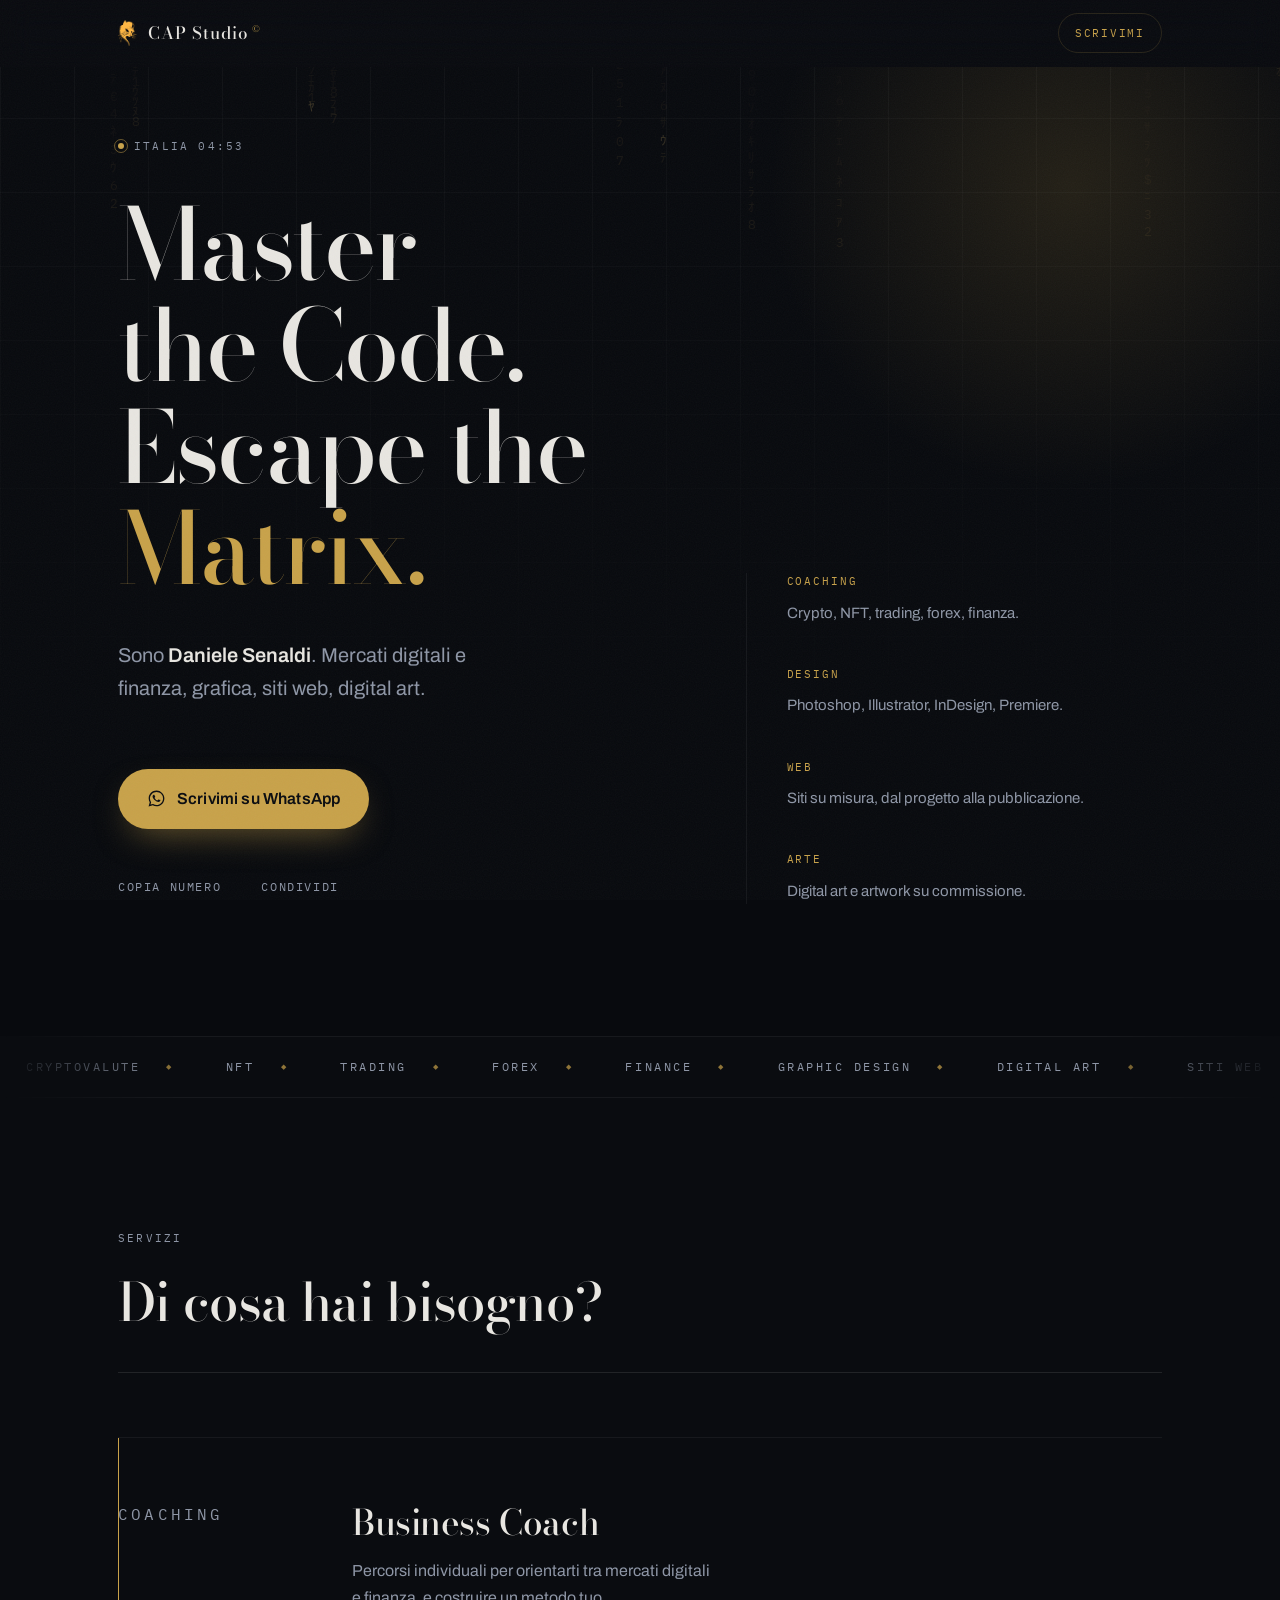
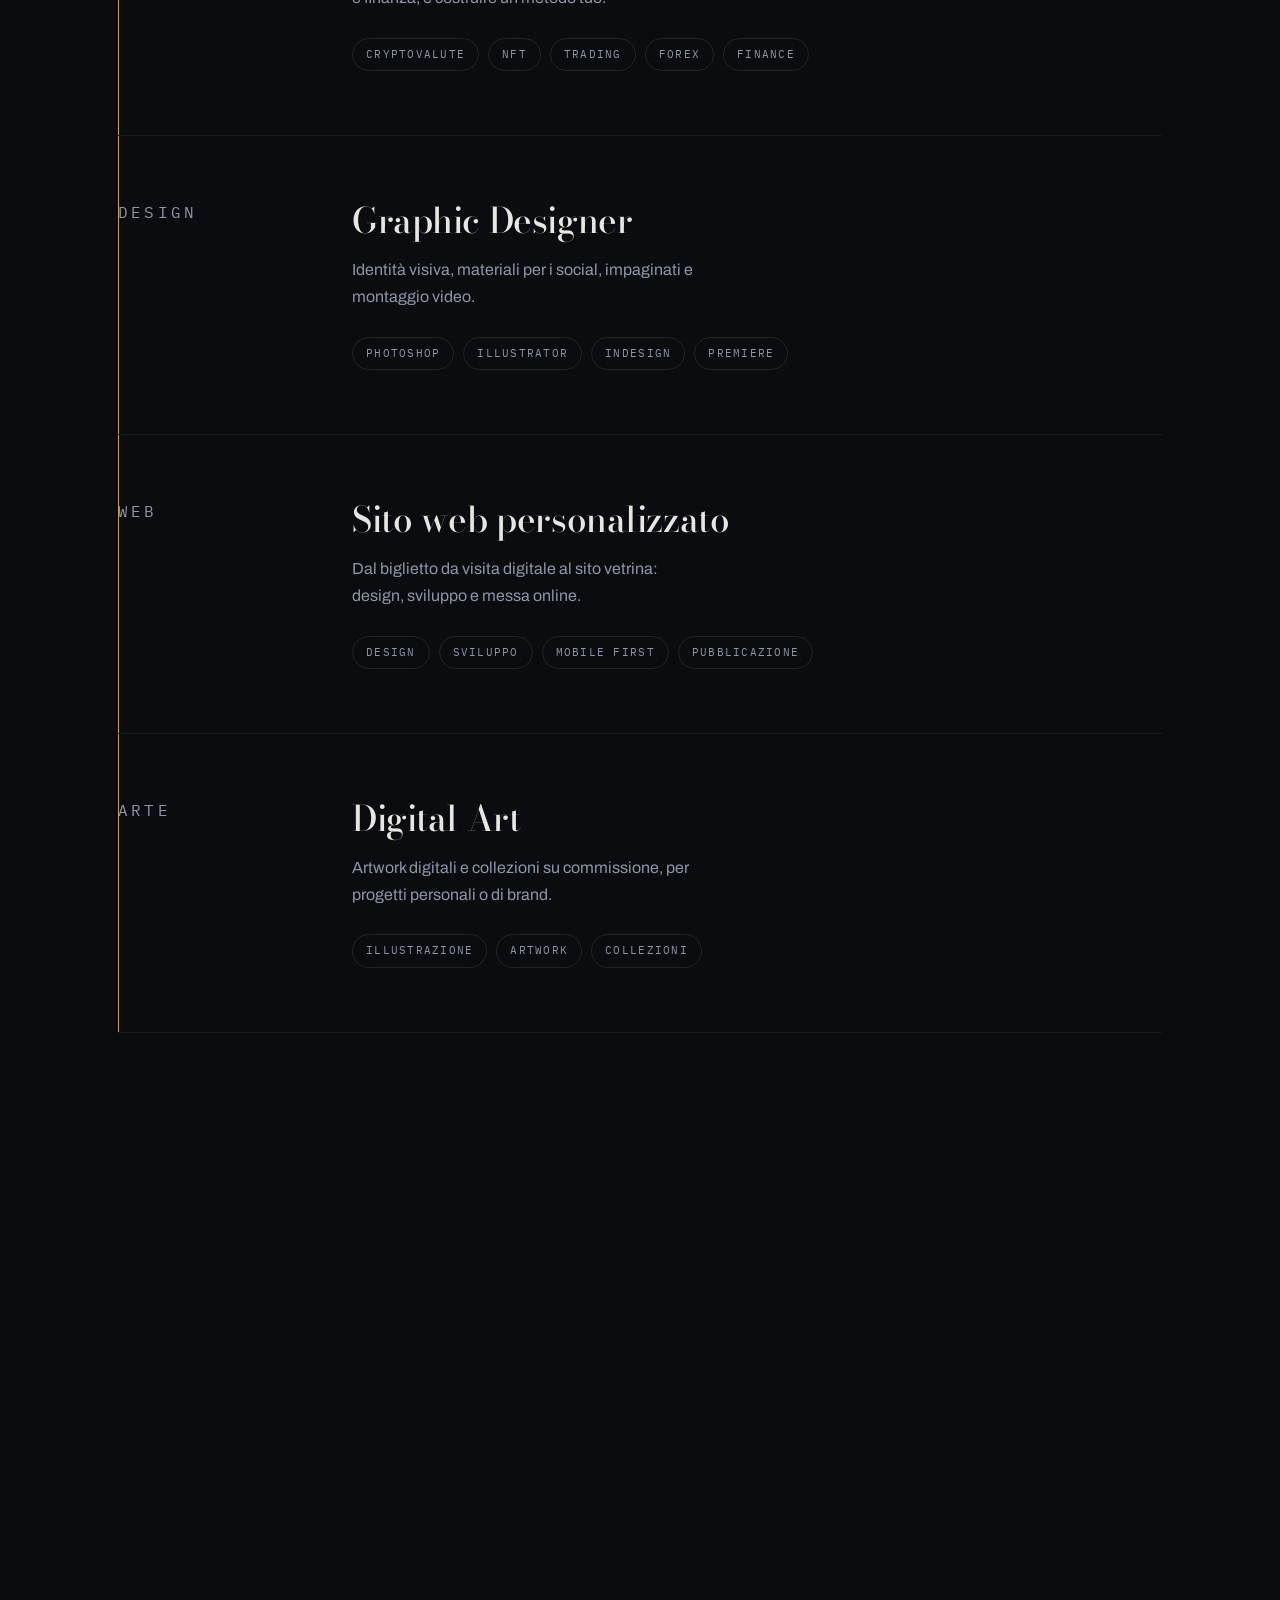
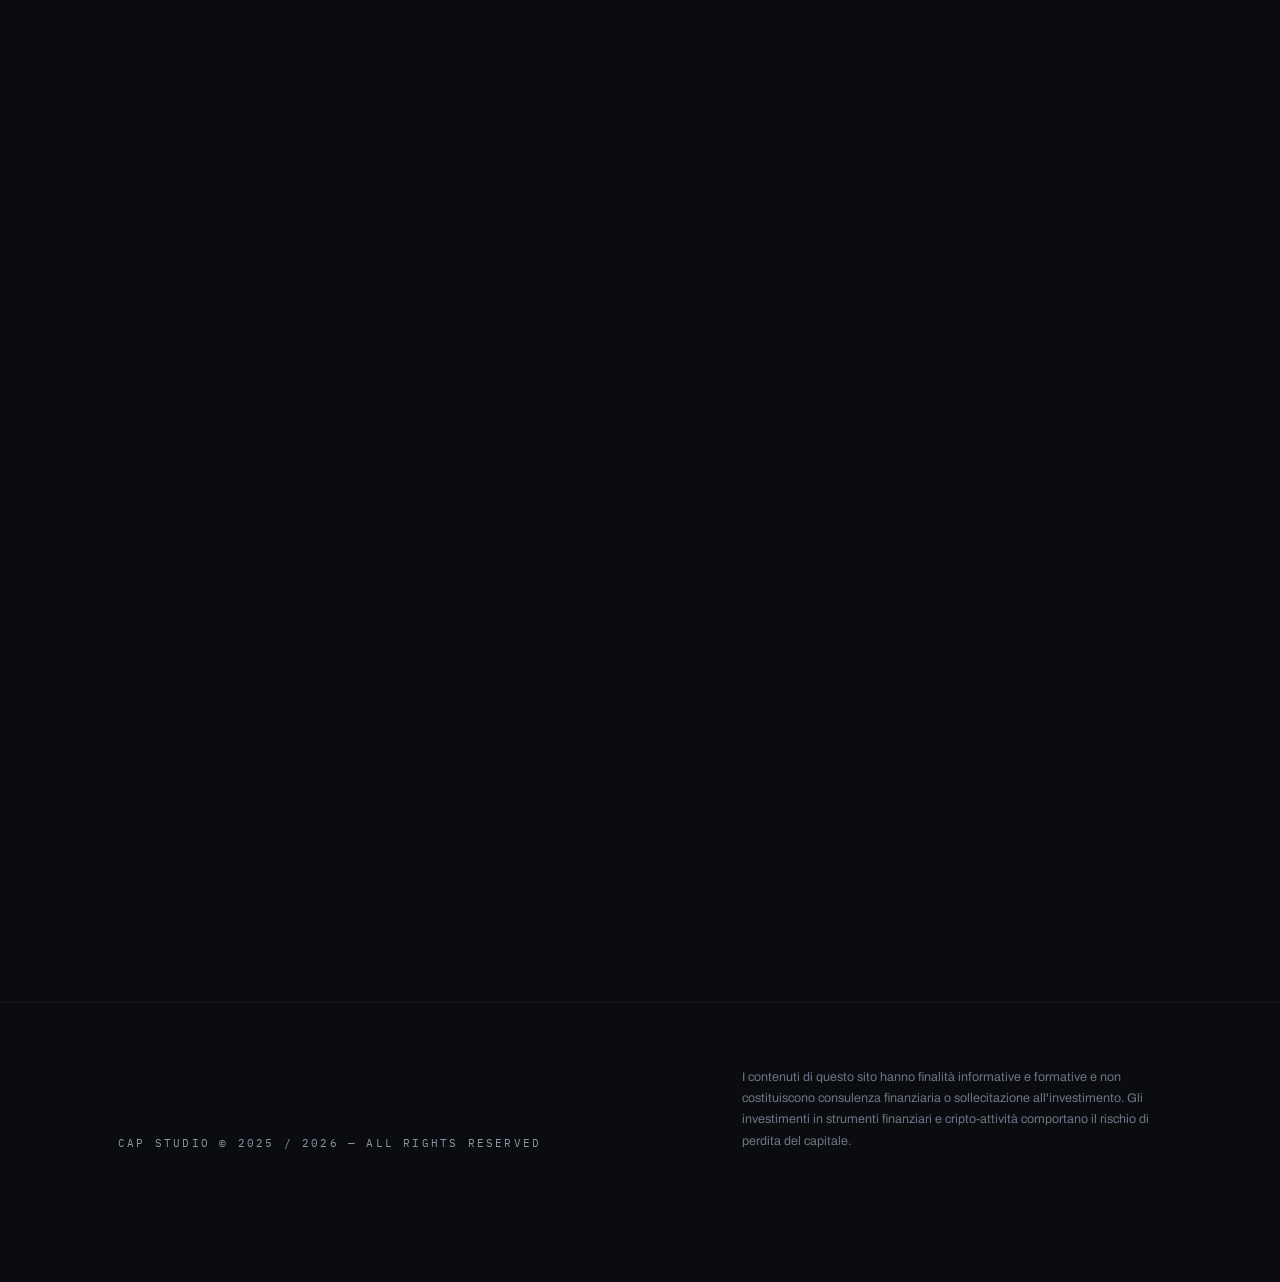
==== commit e2a508c3: "Rename index-v5.html to index.html" ====
--- a/index.html
+++ b/index.html
@@ -15,7 +15,6 @@
 <meta property="og:url" content="https://danielesenaldi.github.io/CAP/">
 <meta name="twitter:card" content="summary_large_image">
 
-<!-- font: solo i pesi realmente usati, niente corsivi, caricamento non bloccante -->
 <link rel="preconnect" href="https://fonts.googleapis.com">
 <link rel="preconnect" href="https://fonts.gstatic.com" crossorigin>
 <link rel="preload" as="style" href="https://fonts.googleapis.com/css2?family=Archivo:wght@400;600&family=Bodoni+Moda:opsz,wght@6..96,500&family=IBM+Plex+Mono&display=swap">
@@ -24,8 +23,9 @@
 
 <style>
 /* ============================================================
-   CAP STUDIO — v4 · mobile first, ingresso da QR
-   ink #0A0C10 · surface #141822 · bone #E8E6E1 · brass #C8A24A
+   CAP STUDIO — v5
+   Stessa identità (ottone su inchiostro), ritmo verticale ampio.
+   Scala di spazi unica: tutto il respiro nasce da qui.
    ============================================================ */
 :root{
   --ink:#0A0C10; --ink-2:#0E1117; --surface:#141822;
@@ -33,7 +33,11 @@
   --bone:#E8E6E1; --mist:#8E96A6;
   --brass:#C8A24A; --brass-lit:#E0BE6B; --brass-dim:rgba(200,162,74,.16);
   --ease:cubic-bezier(.16,1,.3,1);
-  --pad:clamp(20px,5.5vw,44px);
+
+  /* scala di spazi */
+  --s1:8px; --s2:16px; --s3:26px; --s4:40px; --s5:64px;
+  --s6:clamp(88px,17vw,132px);      /* respiro tra le sezioni */
+  --pad:clamp(24px,6.5vw,48px);     /* margine laterale */
   --maxw:1140px;
 }
 *{box-sizing:border-box}
@@ -41,7 +45,7 @@
 body{
   margin:0;background:var(--ink);color:var(--bone);
   font-family:"Archivo",system-ui,-apple-system,sans-serif;
-  font-size:16px;line-height:1.6;-webkit-font-smoothing:antialiased;overflow-x:hidden;
+  font-size:16px;line-height:1.68;-webkit-font-smoothing:antialiased;overflow-x:hidden;
 }
 body::after{
   content:"";position:fixed;inset:0;pointer-events:none;z-index:70;opacity:.038;
@@ -50,23 +54,24 @@
 a{color:inherit;text-decoration:none}
 img{max-width:100%;display:block}
 button{font:inherit}
+p{margin:0}
 ::selection{background:var(--brass);color:var(--ink)}
-:focus-visible{outline:2px solid var(--brass);outline-offset:3px;border-radius:3px}
-h1,h2,h3{text-wrap:balance}
+:focus-visible{outline:2px solid var(--brass);outline-offset:4px;border-radius:3px}
 
 .wrap{width:100%;max-width:var(--maxw);margin:0 auto;padding-inline:var(--pad)}
-.mono{font-family:"IBM Plex Mono",ui-monospace,monospace;font-size:11px;letter-spacing:.16em;text-transform:uppercase;color:var(--mist)}
-
-/* ---- sotto la piega: non viene disegnato finché non serve ---- */
-.late{content-visibility:auto;contain-intrinsic-size:auto 800px}
+.mono{
+  font-family:"IBM Plex Mono",ui-monospace,monospace;
+  font-size:11px;letter-spacing:.2em;text-transform:uppercase;color:var(--mist);line-height:1.5;
+}
+.late{content-visibility:auto;contain-intrinsic-size:auto 900px}
 
 /* ============ atmosfera ============ */
 #rain{position:absolute;inset:0;width:100%;height:100%;z-index:0;opacity:0;transition:opacity 1.4s ease;pointer-events:none}
-#rain.on{opacity:.28}
+#rain.on{opacity:.26}
 .aura{
   position:absolute;z-index:0;pointer-events:none;
-  width:min(120vw,860px);aspect-ratio:1;left:50%;top:-30%;margin-left:-min(60vw,430px);
-  background:radial-gradient(closest-side,rgba(200,162,74,.15),transparent 70%);
+  width:min(120vw,860px);aspect-ratio:1;left:50%;top:-32%;margin-left:-min(60vw,430px);
+  background:radial-gradient(closest-side,rgba(200,162,74,.14),transparent 70%);
   animation:drift 30s ease-in-out infinite;
 }
 @keyframes drift{0%,100%{transform:translate3d(-5%,0,0) scale(1)}50%{transform:translate3d(7%,4%,0) scale(1.1)}}
@@ -82,145 +87,186 @@
   border-bottom:1px solid transparent;transition:border-color .4s ease;
 }
 .top.stuck{border-bottom-color:var(--line-soft)}
-.top__in{display:flex;align-items:center;justify-content:space-between;height:58px;gap:12px}
+.top__in{display:flex;align-items:center;justify-content:space-between;height:66px;gap:var(--s2)}
 .bar{position:absolute;left:0;bottom:-1px;height:1px;background:var(--brass);width:0}
-.brand{display:flex;align-items:center;gap:10px;min-width:0}
+.brand{display:flex;align-items:center;gap:11px;min-width:0}
 /* Logo scuro o su fondo bianco? aggiungi class="logo--invert" all'<img> */
 .brand img{height:26px;width:auto}
 .logo--invert{filter:invert(1) brightness(1.6)}
-.brand b{font-family:"Bodoni Moda",Georgia,serif;font-size:17px;font-weight:500;letter-spacing:.05em;white-space:nowrap}
-.brand b sup{font-size:9px;color:var(--brass);margin-left:2px}
+.brand b{font-family:"Bodoni Moda",Georgia,serif;font-size:17px;font-weight:500;letter-spacing:.06em;white-space:nowrap}
+.brand b sup{font-size:9px;color:var(--brass);margin-left:3px}
 .top__cta{
-  font-family:"IBM Plex Mono",monospace;font-size:11px;letter-spacing:.14em;text-transform:uppercase;
-  color:var(--brass);border:1px solid var(--brass-dim);padding:9px 14px;border-radius:100px;white-space:nowrap;
+  font-family:"IBM Plex Mono",monospace;font-size:11px;letter-spacing:.16em;text-transform:uppercase;
+  color:var(--brass);border:1px solid var(--brass-dim);padding:10px 16px;border-radius:100px;white-space:nowrap;
 }
 
 /* ============ hero ============ */
-.hero{position:relative;overflow:hidden;padding:clamp(30px,7vw,92px) 0 clamp(34px,7vw,72px)}
+.hero{position:relative;overflow:hidden;padding:var(--s5) 0 var(--s6)}
 .grid{
   position:absolute;inset:-10% 0 0;z-index:0;pointer-events:none;
   background-image:linear-gradient(var(--line-soft) 1px,transparent 1px),linear-gradient(90deg,var(--line-soft) 1px,transparent 1px);
-  background-size:68px 68px;
-  -webkit-mask-image:linear-gradient(180deg,rgba(0,0,0,.75),transparent 80%);
-  mask-image:linear-gradient(180deg,rgba(0,0,0,.75),transparent 80%);
+  background-size:74px 74px;
+  -webkit-mask-image:linear-gradient(180deg,rgba(0,0,0,.7),transparent 78%);
+  mask-image:linear-gradient(180deg,rgba(0,0,0,.7),transparent 78%);
 }
 .hero .wrap{position:relative;z-index:2}
-.status{display:inline-flex;align-items:center;gap:9px;margin:0 0 20px}
+
+.status{display:inline-flex;align-items:center;gap:10px;margin-bottom:var(--s4)}
 .dot{width:6px;height:6px;border-radius:50%;background:var(--brass);position:relative;flex:none}
 .dot::after{content:"";position:absolute;inset:-4px;border-radius:50%;border:1px solid var(--brass);opacity:.5;animation:ping 2.8s ease-out infinite}
 @keyframes ping{0%{transform:scale(.6);opacity:.6}80%,100%{transform:scale(1.5);opacity:0}}
 
 h1{
   font-family:"Bodoni Moda",Georgia,serif;font-weight:500;
-  font-size:clamp(2.7rem,11.8vw,6.6rem);line-height:.93;letter-spacing:-.022em;margin:0 0 22px;
-}
-.mask{display:block;overflow:hidden;padding-bottom:.06em;margin-bottom:-.06em}
-.mask > span{display:block;transform:translateY(112%);transition:transform 1s var(--ease)}
+  font-size:clamp(2.5rem,10.2vw,6.2rem);
+  line-height:1.02;letter-spacing:-.02em;margin:0 0 var(--s4);
+}
+.mask{display:block;overflow:hidden;padding-bottom:.08em;margin-bottom:-.08em}
+.mask > span{display:block;transform:translateY(115%);transition:transform 1s var(--ease)}
 .ready .mask > span{transform:none}
-.mask:nth-of-type(2) > span{transition-delay:.09s}
+.mask:nth-of-type(2) > span{transition-delay:.08s}
+.mask:nth-of-type(3) > span{transition-delay:.16s}
 h1 em{font-style:normal;color:var(--brass)}
 .decode{display:inline-block}
 
-.lede{font-size:clamp(15.5px,4vw,19.5px);color:var(--mist);max-width:47ch;margin:0 0 26px}
+.lede{
+  font-size:clamp(16.5px,4.2vw,20px);line-height:1.65;color:var(--mist);
+  max-width:38ch;margin-bottom:var(--s5);
+}
 .lede b{color:var(--bone);font-weight:600}
+
 .up{opacity:0;transform:translateY(14px);transition:opacity .8s ease,transform .8s var(--ease)}
 .ready .up{opacity:1;transform:none}
-.ready .up.d1{transition-delay:.3s}
-.ready .up.d2{transition-delay:.42s}
-.ready .up.d3{transition-delay:.54s}
+.ready .up.d1{transition-delay:.34s}
+.ready .up.d2{transition-delay:.48s}
+.ready .up.d3{transition-delay:.6s}
 
 /* ============ bottoni ============ */
-.actions{display:grid;grid-template-columns:1fr 1fr;gap:10px}
-.full{grid-column:1/-1}
 .btn{
   position:relative;overflow:hidden;
-  display:inline-flex;align-items:center;justify-content:center;gap:9px;
-  min-height:56px;padding:0 18px;border-radius:100px;
-  font-weight:600;font-size:15px;border:1px solid transparent;cursor:pointer;
+  display:inline-flex;align-items:center;justify-content:center;gap:11px;
+  min-height:60px;padding:0 28px;border-radius:100px;
+  font-weight:600;font-size:16px;letter-spacing:.01em;border:1px solid transparent;cursor:pointer;
   transition:transform .2s var(--ease),background .3s ease,border-color .3s ease,color .3s ease;
 }
-.btn:active{transform:scale(.97)}
-.btn svg{width:18px;height:18px;flex:none;position:relative;z-index:2}
+.btn:active{transform:scale(.975)}
+.btn svg{width:19px;height:19px;flex:none;position:relative;z-index:2}
 .btn span{position:relative;z-index:2}
-.btn--primary{background:var(--brass);color:#0A0C10;box-shadow:0 12px 32px -14px rgba(200,162,74,.6)}
+.btn--primary{background:var(--brass);color:#0A0C10;box-shadow:0 14px 36px -14px rgba(200,162,74,.6)}
 .btn--primary::before{
   content:"";position:absolute;top:0;left:-120%;width:60%;height:100%;z-index:1;
   background:linear-gradient(100deg,transparent,rgba(255,255,255,.42),transparent);
-  transform:skewX(-18deg);animation:sheen 6s var(--ease) 2s infinite;
-}
-@keyframes sheen{0%{left:-120%}18%,100%{left:140%}}
+  transform:skewX(-18deg);animation:sheen 7s var(--ease) 2.4s infinite;
+}
+@keyframes sheen{0%{left:-120%}16%,100%{left:140%}}
 .btn--ghost{border-color:var(--line);color:var(--bone);background:none}
-
-.mini{display:flex;flex-wrap:wrap;gap:18px;margin-top:18px}
+.btn--wide{width:100%}
+.stack{display:grid;gap:var(--s1)}
+.stack .btn{width:100%}
+
+/* riga di link secondari, discreta */
+.mini{display:flex;flex-wrap:wrap;gap:var(--s4);margin-top:var(--s4)}
 .mini button{
-  display:inline-flex;align-items:center;gap:7px;
-  font-family:"IBM Plex Mono",monospace;font-size:11.5px;letter-spacing:.1em;text-transform:uppercase;
-  color:var(--mist);background:none;border:0;padding:6px 0;cursor:pointer;transition:color .3s ease;
+  display:inline-flex;align-items:center;gap:9px;
+  font-family:"IBM Plex Mono",monospace;font-size:11.5px;letter-spacing:.14em;text-transform:uppercase;
+  color:var(--mist);background:none;border:0;padding:8px 0;cursor:pointer;transition:color .3s ease;
 }
 .mini button.done{color:var(--brass)}
 
 /* ============ ticker ============ */
 .ticker{
-  position:relative;overflow:hidden;border-top:1px solid var(--line-soft);border-bottom:1px solid var(--line-soft);padding:13px 0;
-  -webkit-mask-image:linear-gradient(90deg,transparent,#000 12%,#000 88%,transparent);
-  mask-image:linear-gradient(90deg,transparent,#000 12%,#000 88%,transparent);
-}
-.ticker ul{display:flex;list-style:none;margin:0;padding:0;width:max-content;animation:slide 46s linear infinite}
+  position:relative;overflow:hidden;
+  border-top:1px solid var(--line-soft);border-bottom:1px solid var(--line-soft);
+  padding:20px 0;
+  -webkit-mask-image:linear-gradient(90deg,transparent,#000 14%,#000 86%,transparent);
+  mask-image:linear-gradient(90deg,transparent,#000 14%,#000 86%,transparent);
+}
+.ticker ul{display:flex;list-style:none;margin:0;padding:0;width:max-content;animation:slide 52s linear infinite}
 @media (hover:hover) and (pointer:fine){.ticker:hover ul{animation-play-state:paused}}
 @media (hover:none){.ticker{pointer-events:none}}
 .ticker li{
-  font-family:"IBM Plex Mono",monospace;font-size:11.5px;letter-spacing:.2em;text-transform:uppercase;color:var(--mist);
-  padding:0 20px;display:flex;align-items:center;gap:20px;white-space:nowrap;
-}
-.ticker li::after{content:"◆";color:var(--brass);font-size:7px;opacity:.75}
+  font-family:"IBM Plex Mono",monospace;font-size:11.5px;letter-spacing:.22em;text-transform:uppercase;color:var(--mist);
+  padding:0 26px;display:flex;align-items:center;gap:26px;white-space:nowrap;
+}
+.ticker li::after{content:"◆";color:var(--brass);font-size:7px;opacity:.7}
 @keyframes slide{to{transform:translate3d(-50%,0,0)}}
 
 /* ============ sezioni ============ */
-section{padding:clamp(52px,10vw,110px) 0}
-.head{margin-bottom:clamp(26px,6vw,46px)}
-.head h2{font-family:"Bodoni Moda",Georgia,serif;font-weight:500;font-size:clamp(2rem,7.4vw,3.2rem);line-height:1.03;letter-spacing:-.012em;margin:12px 0 0}
-.rule{height:1px;background:var(--line);transform:scaleX(0);transform-origin:left;transition:transform 1.1s var(--ease);margin-top:20px}
+section{padding:var(--s6) 0}
+.head{margin-bottom:var(--s5)}
+.head h2{
+  font-family:"Bodoni Moda",Georgia,serif;font-weight:500;
+  font-size:clamp(2.05rem,7.4vw,3.3rem);line-height:1.12;letter-spacing:-.012em;margin:var(--s3) 0 0;
+}
+.rule{height:1px;background:var(--line);transform:scaleX(0);transform-origin:left;transition:transform 1.1s var(--ease);margin-top:var(--s4)}
 .rule.in{transform:none}
 
 /* ============ servizi ============ */
-.srv{position:relative;display:block;padding:clamp(22px,5.2vw,34px) 0;border-bottom:1px solid var(--line-soft)}
+.srv{position:relative;display:block;padding:var(--s5) 0;border-bottom:1px solid var(--line-soft)}
 .srv:first-of-type{border-top:1px solid var(--line-soft)}
-.srv::before{content:"";position:absolute;left:0;top:0;bottom:0;width:1px;background:var(--brass);transform:scaleY(0);transform-origin:top;transition:transform .55s var(--ease)}
+.srv::before{content:"";position:absolute;left:0;top:0;bottom:0;width:1px;background:var(--brass);transform:scaleY(0);transform-origin:top;transition:transform .6s var(--ease)}
 .srv.in::before{transform:none}
-.srv h3{font-family:"Bodoni Moda",Georgia,serif;font-weight:500;font-size:clamp(1.5rem,5.8vw,2.15rem);letter-spacing:-.012em;margin:10px 0 8px;line-height:1.05}
-.srv p{margin:0 0 15px;color:var(--mist);font-size:15px;max-width:46ch}
-.tags{display:flex;flex-wrap:wrap;gap:7px;list-style:none;padding:0;margin:0}
-.tags li{font-family:"IBM Plex Mono",monospace;font-size:10.5px;letter-spacing:.1em;text-transform:uppercase;color:var(--mist);border:1px solid var(--line);padding:5px 11px;border-radius:100px}
+.srv h3{
+  font-family:"Bodoni Moda",Georgia,serif;font-weight:500;
+  font-size:clamp(1.6rem,6vw,2.2rem);line-height:1.15;letter-spacing:-.012em;
+  margin:var(--s3) 0 var(--s2);
+}
+.srv p{color:var(--mist);font-size:16px;max-width:40ch;margin-bottom:var(--s3)}
+.tags{display:flex;flex-wrap:wrap;gap:9px;list-style:none;padding:0;margin:0}
+.tags li{
+  font-family:"IBM Plex Mono",monospace;font-size:10.5px;letter-spacing:.12em;text-transform:uppercase;
+  color:var(--mist);border:1px solid var(--line);padding:7px 13px;border-radius:100px;
+}
 
 /* ============ premium ============ */
-.prem{position:relative;overflow:hidden;background:linear-gradient(170deg,var(--surface),var(--ink-2) 70%);border:1px solid var(--brass-dim);border-radius:24px;padding:clamp(26px,6.2vw,52px)}
+.prem{
+  position:relative;overflow:hidden;
+  background:linear-gradient(170deg,var(--surface),var(--ink-2) 70%);
+  border:1px solid var(--brass-dim);border-radius:26px;
+  padding:clamp(32px,8vw,64px);
+}
 .prem::before{content:"";position:absolute;width:340px;aspect-ratio:1;right:-130px;top:-150px;background:radial-gradient(closest-side,rgba(200,162,74,.16),transparent 70%)}
 .prem > *{position:relative}
-.crown{font-size:24px;color:var(--brass);line-height:1;animation:shine 5s ease-in-out infinite}
+.crown{font-size:26px;color:var(--brass);line-height:1;animation:shine 5s ease-in-out infinite}
 @keyframes shine{0%,100%{opacity:.75}50%{opacity:1;text-shadow:0 0 20px rgba(200,162,74,.55)}}
-.prem h2{font-family:"Bodoni Moda",Georgia,serif;font-weight:500;font-size:clamp(1.9rem,7vw,2.9rem);margin:14px 0 10px;letter-spacing:-.012em}
-.prem > p{color:var(--mist);margin:0 0 24px;max-width:44ch;font-size:15px}
+.prem .mono{margin-top:var(--s3)}
+.prem h2{
+  font-family:"Bodoni Moda",Georgia,serif;font-weight:500;
+  font-size:clamp(1.95rem,7vw,2.9rem);line-height:1.12;letter-spacing:-.012em;margin:var(--s2) 0 var(--s2);
+}
+.prem > p{color:var(--mist);max-width:40ch;font-size:16px;margin-bottom:var(--s4)}
 .plist{list-style:none;margin:0;padding:0}
-.plist li{display:flex;align-items:center;gap:13px;padding:16px 0;border-top:1px solid var(--line-soft);font-size:clamp(15px,4.2vw,17px);font-weight:600}
-.plist li:first-child{border-top:0}
+.plist li{
+  display:flex;align-items:center;gap:15px;
+  padding:var(--s3) 0;border-top:1px solid var(--line-soft);
+  font-size:clamp(15.5px,4.2vw,17px);font-weight:600;line-height:1.4;
+}
+.plist li:first-child{border-top:0;padding-top:0}
+.plist li:last-child{padding-bottom:0}
 .plist li::before{content:"◆";color:var(--brass);font-size:8px;flex:none}
-.plist li b{margin-left:auto;font-family:"IBM Plex Mono",monospace;font-size:10px;letter-spacing:.14em;text-transform:uppercase;color:var(--mist);font-weight:400}
+.plist li b{
+  margin-left:auto;font-family:"IBM Plex Mono",monospace;font-size:10px;
+  letter-spacing:.16em;text-transform:uppercase;color:var(--mist);font-weight:400;flex:none;
+}
 
 /* ============ contatti ============ */
-.end h2{font-family:"Bodoni Moda",Georgia,serif;font-weight:500;font-size:clamp(2.4rem,10.5vw,4.6rem);line-height:.98;letter-spacing:-.025em;margin:12px 0 16px}
-.end p{color:var(--mist);max-width:42ch;margin:0 0 26px}
+.end h2{
+  font-family:"Bodoni Moda",Georgia,serif;font-weight:500;
+  font-size:clamp(2.6rem,10.5vw,4.8rem);line-height:1.02;letter-spacing:-.025em;margin:var(--s3) 0 var(--s3);
+}
+.end > .wrap > div > p{color:var(--mist);max-width:34ch;margin-bottom:var(--s5)}
 
 /* ============ footer ============ */
-footer{border-top:1px solid var(--line-soft);padding:30px 0 calc(116px + env(safe-area-inset-bottom))}
-.foot{display:flex;flex-direction:column;gap:13px}
-.disc{font-size:12px;line-height:1.6;color:#6E7484;max-width:62ch;margin:0}
+footer{border-top:1px solid var(--line-soft);padding:var(--s5) 0 calc(130px + env(safe-area-inset-bottom))}
+.foot{display:flex;flex-direction:column;gap:var(--s3)}
+.disc{font-size:12.5px;line-height:1.7;color:#6E7484;max-width:60ch}
 
 /* ============ dock ============ */
 .dock{
   position:fixed;left:0;right:0;bottom:0;z-index:55;
-  padding:12px var(--pad) calc(12px + env(safe-area-inset-bottom));
-  background:linear-gradient(180deg,rgba(10,12,16,0),rgba(10,12,16,.95) 36%);
-  transform:translate3d(0,135%,0);transition:transform .45s var(--ease);
+  padding:14px var(--pad) calc(14px + env(safe-area-inset-bottom));
+  background:linear-gradient(180deg,rgba(10,12,16,0),rgba(10,12,16,.95) 38%);
+  transform:translate3d(0,140%,0);transition:transform .45s var(--ease);
 }
 .dock.is-on{transform:none}
 
@@ -228,24 +274,25 @@
 .rv{opacity:0;transform:translateY(18px);transition:opacity .7s ease,transform .7s var(--ease)}
 .rv.in{opacity:1;transform:none}
 
-/* ============ desktop (secondario) ============ */
+/* ============ desktop ============ */
 @media (min-width:900px){
   .top{background:rgba(10,12,16,.65);backdrop-filter:saturate(150%) blur(16px);-webkit-backdrop-filter:saturate(150%) blur(16px)}
   .top.stuck{background:rgba(10,12,16,.85)}
   .spot.on{opacity:1}
-  .hero__in{display:grid;grid-template-columns:1.18fr .82fr;gap:60px;align-items:end}
-  .aside{border-left:1px solid var(--line-soft);padding-left:34px}
-  .aside dl{margin:0;display:grid;gap:22px}
-  .aside dt{font-family:"IBM Plex Mono",monospace;font-size:10.5px;letter-spacing:.16em;text-transform:uppercase;color:var(--brass)}
-  .aside dd{margin:6px 0 0;font-size:15px;color:var(--mist)}
-  .actions{display:flex;flex-wrap:wrap;gap:12px}
-  .btn{padding:0 26px}
-  .srv{display:grid;grid-template-columns:160px 1fr;gap:44px;align-items:start;transition:padding-left .5s var(--ease)}
-  .srv:hover{padding-left:16px}
+  .hero__in{display:grid;grid-template-columns:1.15fr .85fr;gap:var(--s5);align-items:end}
+  .aside{border-left:1px solid var(--line-soft);padding-left:var(--s4)}
+  .aside dl{margin:0;display:grid;gap:var(--s4)}
+  .aside dt{font-family:"IBM Plex Mono",monospace;font-size:10.5px;letter-spacing:.18em;text-transform:uppercase;color:var(--brass)}
+  .aside dd{margin:10px 0 0;font-size:15px;color:var(--mist)}
+  .stack{grid-auto-flow:column;justify-content:start;gap:var(--s2)}
+  .stack .btn{width:auto}
+  .btn--wide{width:auto}
+  .srv{display:grid;grid-template-columns:170px 1fr;gap:var(--s5);align-items:start;transition:padding-left .5s var(--ease)}
+  .srv:hover{padding-left:18px}
   .srv h3{margin-top:0}
   .plist li{transition:padding-left .45s var(--ease),color .35s ease}
-  .plist li:hover{padding-left:10px;color:var(--brass)}
-  .end__in{display:grid;grid-template-columns:1.05fr .95fr;gap:70px;align-items:end}
+  .plist li:hover{padding-left:12px;color:var(--brass)}
+  .end__in{display:grid;grid-template-columns:1fr 1fr;gap:var(--s5);align-items:end}
   .dock{display:none}
   .foot{flex-direction:row;justify-content:space-between;align-items:flex-end}
 }
@@ -256,8 +303,7 @@
   *{animation:none!important;transition:none!important}
   .rv,.up{opacity:1;transform:none}
   .mask > span{transform:none}
-  .rule{transform:none}
-  .srv::before{transform:none}
+  .rule,.srv::before{transform:none}
   #rain,.spot{display:none}
 }
 </style>
@@ -287,39 +333,26 @@
 
     <div class="wrap hero__in">
       <div>
-        <p class="status mono up"><span class="dot"></span><span id="clock">Italia</span> · Business · Design · Web · Arte</p>
+        <p class="status mono up"><span class="dot"></span><span id="clock">Italia</span></p>
 
         <h1>
-          <span class="mask"><span>Master the Code.</span></span>
+          <span class="mask"><span>Master</span></span>
+          <span class="mask"><span>the Code.</span></span>
           <span class="mask"><span>Escape the <em><span class="decode" data-word="Matrix">Matrix</span>.</em></span></span>
         </h1>
 
-        <p class="lede up d1">Sono <b>Daniele Senaldi</b>. Ti seguo su mercati digitali e finanza, grafica, siti web e digital art — con un interlocutore solo, dal primo confronto alla consegna.</p>
-
-        <div class="actions up d2">
-          <a class="btn btn--primary full" href="https://wa.me/393472335717?text=Ciao%20Daniele%2C%20ti%20scrivo%20dal%20sito%20CAP%20Studio.">
+        <p class="lede up d1">Sono <b>Daniele Senaldi</b>. Mercati digitali e finanza, grafica, siti web, digital art.</p>
+
+        <div class="up d2">
+          <a class="btn btn--primary btn--wide" href="https://wa.me/393472335717?text=Ciao%20Daniele%2C%20ti%20scrivo%20dal%20sito%20CAP%20Studio.">
             <svg viewBox="0 0 24 24" fill="currentColor" aria-hidden="true"><path d="M12.04 2C6.58 2 2.13 6.45 2.13 11.91c0 1.75.46 3.45 1.32 4.95L2 22l5.25-1.38a9.9 9.9 0 0 0 4.79 1.22h.01c5.46 0 9.91-4.45 9.91-9.91 0-2.65-1.03-5.14-2.9-7.01A9.82 9.82 0 0 0 12.04 2Zm0 18.15h-.01a8.2 8.2 0 0 1-4.19-1.15l-.3-.18-3.12.82.83-3.04-.2-.31a8.16 8.16 0 0 1-1.26-4.38c0-4.54 3.7-8.24 8.25-8.24 2.2 0 4.27.86 5.83 2.42a8.19 8.19 0 0 1 2.41 5.83c0 4.54-3.7 8.23-8.24 8.23Zm4.52-6.16c-.25-.12-1.47-.72-1.69-.81-.23-.08-.39-.12-.56.13-.16.24-.64.8-.78.97-.15.16-.29.18-.54.06-.25-.13-1.05-.39-1.99-1.23-.74-.66-1.24-1.47-1.38-1.72-.15-.25-.02-.38.11-.5.11-.11.25-.29.37-.44.13-.15.17-.25.25-.41.09-.17.04-.31-.02-.44-.06-.12-.56-1.35-.77-1.85-.2-.48-.4-.42-.56-.43h-.47c-.16 0-.42.06-.64.31-.22.25-.84.82-.84 2s.86 2.32.98 2.48c.12.16 1.7 2.59 4.11 3.63.58.25 1.02.4 1.37.51.58.18 1.1.16 1.52.1.46-.07 1.47-.6 1.68-1.18.21-.58.21-1.07.15-1.18-.06-.11-.22-.17-.47-.29Z"/></svg>
             <span>Scrivimi su WhatsApp</span>
           </a>
-          <button class="btn btn--ghost" id="vcf">
-            <svg viewBox="0 0 24 24" fill="none" stroke="currentColor" stroke-width="1.7" aria-hidden="true"><path d="M12 3v12m0 0 4-4m-4 4-4-4M4 17v2.5A1.5 1.5 0 0 0 5.5 21h13a1.5 1.5 0 0 0 1.5-1.5V17"/></svg>
-            <span>Salva contatto</span>
-          </button>
-          <a class="btn btn--ghost" href="https://instagram.com/daniele.senaldi?igsh=MXV1d3dmcTcwMTh4Yg==">
-            <svg viewBox="0 0 24 24" fill="none" stroke="currentColor" stroke-width="1.7" aria-hidden="true"><rect x="3" y="3" width="18" height="18" rx="5"/><circle cx="12" cy="12" r="4"/><circle cx="17.4" cy="6.6" r="1.1" fill="currentColor" stroke="none"/></svg>
-            <span>Instagram</span>
-          </a>
         </div>
 
         <div class="mini up d3">
-          <button id="copy" data-num="+39 347 233 5717">
-            <svg width="14" height="14" viewBox="0 0 24 24" fill="none" stroke="currentColor" stroke-width="1.8" aria-hidden="true"><rect x="9" y="9" width="12" height="12" rx="2.5"/><path d="M6 15H4.5A1.5 1.5 0 0 1 3 13.5v-9A1.5 1.5 0 0 1 4.5 3h9A1.5 1.5 0 0 1 15 4.5V6"/></svg>
-            <em id="copyLabel" style="font-style:normal">Copia numero</em>
-          </button>
-          <button id="share" hidden>
-            <svg width="14" height="14" viewBox="0 0 24 24" fill="none" stroke="currentColor" stroke-width="1.8" aria-hidden="true"><path d="M12 16V3m0 0 4 4m-4-4-4 4"/><path d="M4 14v5.5A1.5 1.5 0 0 0 5.5 21h13a1.5 1.5 0 0 0 1.5-1.5V14"/></svg>
-            <em style="font-style:normal">Condividi</em>
-          </button>
+          <button id="copy"><em id="copyLabel" style="font-style:normal">Copia numero</em></button>
+          <button id="share" hidden><em style="font-style:normal">Condividi</em></button>
         </div>
       </div>
 
@@ -394,7 +427,7 @@
     <div class="wrap">
       <div class="prem rv">
         <div class="crown">♕</div>
-        <p class="mono" style="margin:14px 0 0">Su richiesta</p>
+        <p class="mono">Su richiesta</p>
         <h2>Servizi Premium</h2>
         <p>Percorsi e accessi riservati. Se ne parla in privato, dopo un primo confronto.</p>
         <ul class="plist">
@@ -416,12 +449,12 @@
         <h2>Parliamone.</h2>
         <p>Scrivimi cosa ti serve e ti dico come possiamo lavorarci. Nessun impegno.</p>
       </div>
-      <div class="actions rv">
-        <a class="btn btn--primary full" href="https://wa.me/393472335717?text=Ciao%20Daniele%2C%20ti%20scrivo%20dal%20sito%20CAP%20Studio.">
+      <div class="stack rv">
+        <a class="btn btn--primary" href="https://wa.me/393472335717?text=Ciao%20Daniele%2C%20ti%20scrivo%20dal%20sito%20CAP%20Studio.">
           <svg viewBox="0 0 24 24" fill="currentColor" aria-hidden="true"><path d="M12.04 2C6.58 2 2.13 6.45 2.13 11.91c0 1.75.46 3.45 1.32 4.95L2 22l5.25-1.38a9.9 9.9 0 0 0 4.79 1.22h.01c5.46 0 9.91-4.45 9.91-9.91 0-2.65-1.03-5.14-2.9-7.01A9.82 9.82 0 0 0 12.04 2Zm0 18.15h-.01a8.2 8.2 0 0 1-4.19-1.15l-.3-.18-3.12.82.83-3.04-.2-.31a8.16 8.16 0 0 1-1.26-4.38c0-4.54 3.7-8.24 8.25-8.24 2.2 0 4.27.86 5.83 2.42a8.19 8.19 0 0 1 2.41 5.83c0 4.54-3.7 8.23-8.24 8.23Zm4.52-6.16c-.25-.12-1.47-.72-1.69-.81-.23-.08-.39-.12-.56.13-.16.24-.64.8-.78.97-.15.16-.29.18-.54.06-.25-.13-1.05-.39-1.99-1.23-.74-.66-1.24-1.47-1.38-1.72-.15-.25-.02-.38.11-.5.11-.11.25-.29.37-.44.13-.15.17-.25.25-.41.09-.17.04-.31-.02-.44-.06-.12-.56-1.35-.77-1.85-.2-.48-.4-.42-.56-.43h-.47c-.16 0-.42.06-.64.31-.22.25-.84.82-.84 2s.86 2.32.98 2.48c.12.16 1.7 2.59 4.11 3.63.58.25 1.02.4 1.37.51.58.18 1.1.16 1.52.1.46-.07 1.47-.6 1.68-1.18.21-.58.21-1.07.15-1.18-.06-.11-.22-.17-.47-.29Z"/></svg>
           <span>WhatsApp</span>
         </a>
-        <button class="btn btn--ghost" id="vcf2">
+        <button class="btn btn--ghost" id="vcf">
           <svg viewBox="0 0 24 24" fill="none" stroke="currentColor" stroke-width="1.7" aria-hidden="true"><path d="M12 3v12m0 0 4-4m-4 4-4-4M4 17v2.5A1.5 1.5 0 0 0 5.5 21h13a1.5 1.5 0 0 0 1.5-1.5V17"/></svg>
           <span>Salva contatto</span>
         </button>
@@ -436,13 +469,13 @@
 
 <footer>
   <div class="wrap foot">
-    <p class="mono" style="margin:0">CAP Studio © 2025 / 2026 — All rights reserved</p>
+    <p class="mono">CAP Studio © 2025 / 2026 — All rights reserved</p>
     <p class="disc">I contenuti di questo sito hanno finalità informative e formative e non costituiscono consulenza finanziaria o sollecitazione all'investimento. Gli investimenti in strumenti finanziari e cripto-attività comportano il rischio di perdita del capitale.</p>
   </div>
 </footer>
 
 <div class="dock" id="dock">
-  <a class="btn btn--primary full" href="https://wa.me/393472335717?text=Ciao%20Daniele%2C%20ti%20scrivo%20dal%20sito%20CAP%20Studio.">
+  <a class="btn btn--primary btn--wide" href="https://wa.me/393472335717?text=Ciao%20Daniele%2C%20ti%20scrivo%20dal%20sito%20CAP%20Studio.">
     <svg viewBox="0 0 24 24" fill="currentColor" aria-hidden="true"><path d="M12.04 2C6.58 2 2.13 6.45 2.13 11.91c0 1.75.46 3.45 1.32 4.95L2 22l5.25-1.38a9.9 9.9 0 0 0 4.79 1.22h.01c5.46 0 9.91-4.45 9.91-9.91 0-2.65-1.03-5.14-2.9-7.01A9.82 9.82 0 0 0 12.04 2Zm0 18.15h-.01a8.2 8.2 0 0 1-4.19-1.15l-.3-.18-3.12.82.83-3.04-.2-.31a8.16 8.16 0 0 1-1.26-4.38c0-4.54 3.7-8.24 8.25-8.24 2.2 0 4.27.86 5.83 2.42a8.19 8.19 0 0 1 2.41 5.83c0 4.54-3.7 8.23-8.24 8.23Zm4.52-6.16c-.25-.12-1.47-.72-1.69-.81-.23-.08-.39-.12-.56.13-.16.24-.64.8-.78.97-.15.16-.29.18-.54.06-.25-.13-1.05-.39-1.99-1.23-.74-.66-1.24-1.47-1.38-1.72-.15-.25-.02-.38.11-.5.11-.11.25-.29.37-.44.13-.15.17-.25.25-.41.09-.17.04-.31-.02-.44-.06-.12-.56-1.35-.77-1.85-.2-.48-.4-.42-.56-.43h-.47c-.16 0-.42.06-.64.31-.22.25-.84.82-.84 2s.86 2.32.98 2.48c.12.16 1.7 2.59 4.11 3.63.58.25 1.02.4 1.37.51.58.18 1.1.16 1.52.1.46-.07 1.47-.6 1.68-1.18.21-.58.21-1.07.15-1.18-.06-.11-.22-.17-.47-.29Z"/></svg>
     <span>Scrivimi su WhatsApp</span>
   </a>
@@ -454,10 +487,9 @@
       wide   = innerWidth >= 900,
       TEL    = '+39 347 233 5717';
 
-  /* 1 · apertura */
   requestAnimationFrame(function(){ document.body.classList.add('ready'); });
 
-  /* 2 · "Matrix" si decodifica */
+  /* "Matrix" si decodifica */
   var dec = document.querySelector('.decode');
   if (dec && !reduce){
     var word = dec.dataset.word, pool = 'ABCDEFGHIJKLMNOPQRSTUVWXYZ#$%&/\\<>*01', t0 = null;
@@ -470,19 +502,17 @@
       dec.textContent = out;
       p < 1 ? requestAnimationFrame(step) : dec.textContent = word;
     }
-    setTimeout(function(){ requestAnimationFrame(step); }, 850);
+    setTimeout(function(){ requestAnimationFrame(step); }, 900);
   }
 
-  /* 3 · pioggia Matrix — leggera: 11 fps, densità ridotta su telefono,
-        si ferma fuori schermo e a scheda in background */
+  /* pioggia Matrix, leggera */
   var cv = document.getElementById('rain');
   if (cv && !reduce){
-    var ctx = cv.getContext('2d', {alpha:true}), hero = document.querySelector('.hero'),
+    var ctx = cv.getContext('2d'), hero = document.querySelector('.hero'),
         glyphs = 'ｦｱｳｴｵｶｷｹｺｻｼｽｾｿﾀﾂﾃﾅﾆﾇﾈﾊﾋﾎﾏﾐﾑﾒﾓﾔﾕﾗﾘﾜ0123456789$€₿',
-        cw = innerWidth < 520 ? 28 : 20,
+        cw = innerWidth < 520 ? 30 : 22,
         dpr = Math.min(devicePixelRatio || 1, 1.5),
-        cols = [], W = 0, H = 0, last = 0, seen = true, awake = true, raf = 0;
-
+        cols = [], W = 0, H = 0, last = 0, seen = true, awake = true;
     function size(){
       W = hero.offsetWidth; H = hero.offsetHeight;
       cv.width = W*dpr; cv.height = H*dpr;
@@ -491,14 +521,13 @@
       cols = []; for (var i=0, n=Math.ceil(W/cw); i<n; i++) cols.push({y: Math.random()*-H, s: .5+Math.random()*.9});
     }
     function draw(t){
-      raf = requestAnimationFrame(draw);
-      if (!seen || !awake){ return; }
-      if (t - last < 90) return;
+      requestAnimationFrame(draw);
+      if (!seen || !awake || t - last < 90) return;
       last = t;
       ctx.fillStyle = 'rgba(10,12,16,.16)'; ctx.fillRect(0,0,W,H);
       for (var i=0;i<cols.length;i++){
         var c = cols[i];
-        ctx.fillStyle = Math.random() > .93 ? 'rgba(224,190,107,.85)' : 'rgba(200,162,74,.34)';
+        ctx.fillStyle = Math.random() > .93 ? 'rgba(224,190,107,.85)' : 'rgba(200,162,74,.32)';
         ctx.fillText(glyphs[(Math.random()*glyphs.length)|0], i*cw, c.y);
         c.y += 15*c.s;
         if (c.y > H + Math.random()*260) c.y = -20;
@@ -508,11 +537,11 @@
     addEventListener('resize', function(){ clearTimeout(cv._t); cv._t = setTimeout(size, 200); }, {passive:true});
     new IntersectionObserver(function(e){ seen = e[0].isIntersecting; },{threshold:0}).observe(hero);
     document.addEventListener('visibilitychange', function(){ awake = !document.hidden; });
-    raf = requestAnimationFrame(draw);
+    requestAnimationFrame(draw);
     setTimeout(function(){ cv.classList.add('on'); }, 450);
   }
 
-  /* 4 · luce che segue il puntatore — solo desktop, parte al primo movimento */
+  /* luce del puntatore, solo desktop */
   var spot = document.getElementById('spot');
   if (spot && wide && !reduce && matchMedia('(pointer:fine)').matches){
     var tx=0,ty=0,x=0,y=0,live=false;
@@ -527,7 +556,7 @@
     }
   }
 
-  /* 5 · scroll: barra di lettura + topbar (parallasse solo su desktop) */
+  /* scroll */
   var bar = document.getElementById('bar'), top = document.getElementById('top'),
       grid = document.getElementById('grid'), busy = false;
   addEventListener('scroll', function(){
@@ -541,30 +570,29 @@
     });
   }, {passive:true});
 
-  /* 6 · comparsa a scorrimento */
+  /* comparsa a scorrimento */
   var io = new IntersectionObserver(function(es){
     for (var i=0;i<es.length;i++){
       if(!es[i].isIntersecting) continue;
-      var el = es[i].target;
-      el.classList.add('in');
+      var el = es[i].target; el.classList.add('in');
       var r = el.querySelector('.rule'); if (r) r.classList.add('in');
       io.unobserve(el);
     }
   },{threshold:.1, rootMargin:'0px 0px -6% 0px'});
   document.querySelectorAll('.rv').forEach(function(n){ io.observe(n); });
 
-  /* 7 · ticker: raddoppio per il loop continuo */
+  /* ticker in loop */
   var tick = document.getElementById('tick');
   if (tick) tick.innerHTML += tick.innerHTML;
 
-  /* 8 · orario italiano */
+  /* orario */
   var clock = document.getElementById('clock');
   if (clock) (function c(){
     try{ clock.textContent = 'Italia ' + new Date().toLocaleTimeString('it-IT',{hour:'2-digit',minute:'2-digit',timeZone:'Europe/Rome'}); }catch(e){}
     setTimeout(c, 30000);
   })();
 
-  /* 9 · copia numero */
+  /* copia numero */
   var cp = document.getElementById('copy'), lab = document.getElementById('copyLabel');
   if (cp) cp.addEventListener('click', function(){
     var end = function(){
@@ -574,8 +602,9 @@
     if (navigator.clipboard) navigator.clipboard.writeText(TEL).then(end, end); else end();
   });
 
-  /* 10 · salva contatto (vCard generata al volo, nessun file extra) */
-  function vcard(){
+  /* salva contatto */
+  var vb = document.getElementById('vcf');
+  if (vb) vb.addEventListener('click', function(){
     var v = ['BEGIN:VCARD','VERSION:3.0','N:Senaldi;Daniele;;;','FN:Daniele Senaldi',
       'ORG:CAP Studio','TITLE:Business coach · Graphic designer · Web',
       'TEL;TYPE=CELL:+393472335717','URL:https://danielesenaldi.github.io/CAP/',
@@ -585,12 +614,9 @@
     a.download = 'Daniele-Senaldi.vcf';
     document.body.appendChild(a); a.click();
     setTimeout(function(){ URL.revokeObjectURL(a.href); a.remove(); }, 4000);
-  }
-  ['vcf','vcf2'].forEach(function(id){
-    var b = document.getElementById(id); if (b) b.addEventListener('click', vcard);
   });
 
-  /* 11 · condividi (solo se il telefono lo supporta) */
+  /* condividi */
   var sh = document.getElementById('share');
   if (sh && navigator.share){
     sh.hidden = false;
@@ -599,7 +625,7 @@
     });
   }
 
-  /* 12 · barra WhatsApp fissa */
+  /* barra WhatsApp fissa */
   var dock = document.getElementById('dock'), heroEl = document.querySelector('.hero'),
       end = document.getElementById('contatti'), past = false, at = false;
   function sync(){ dock.classList.toggle('is-on', past && !at); }
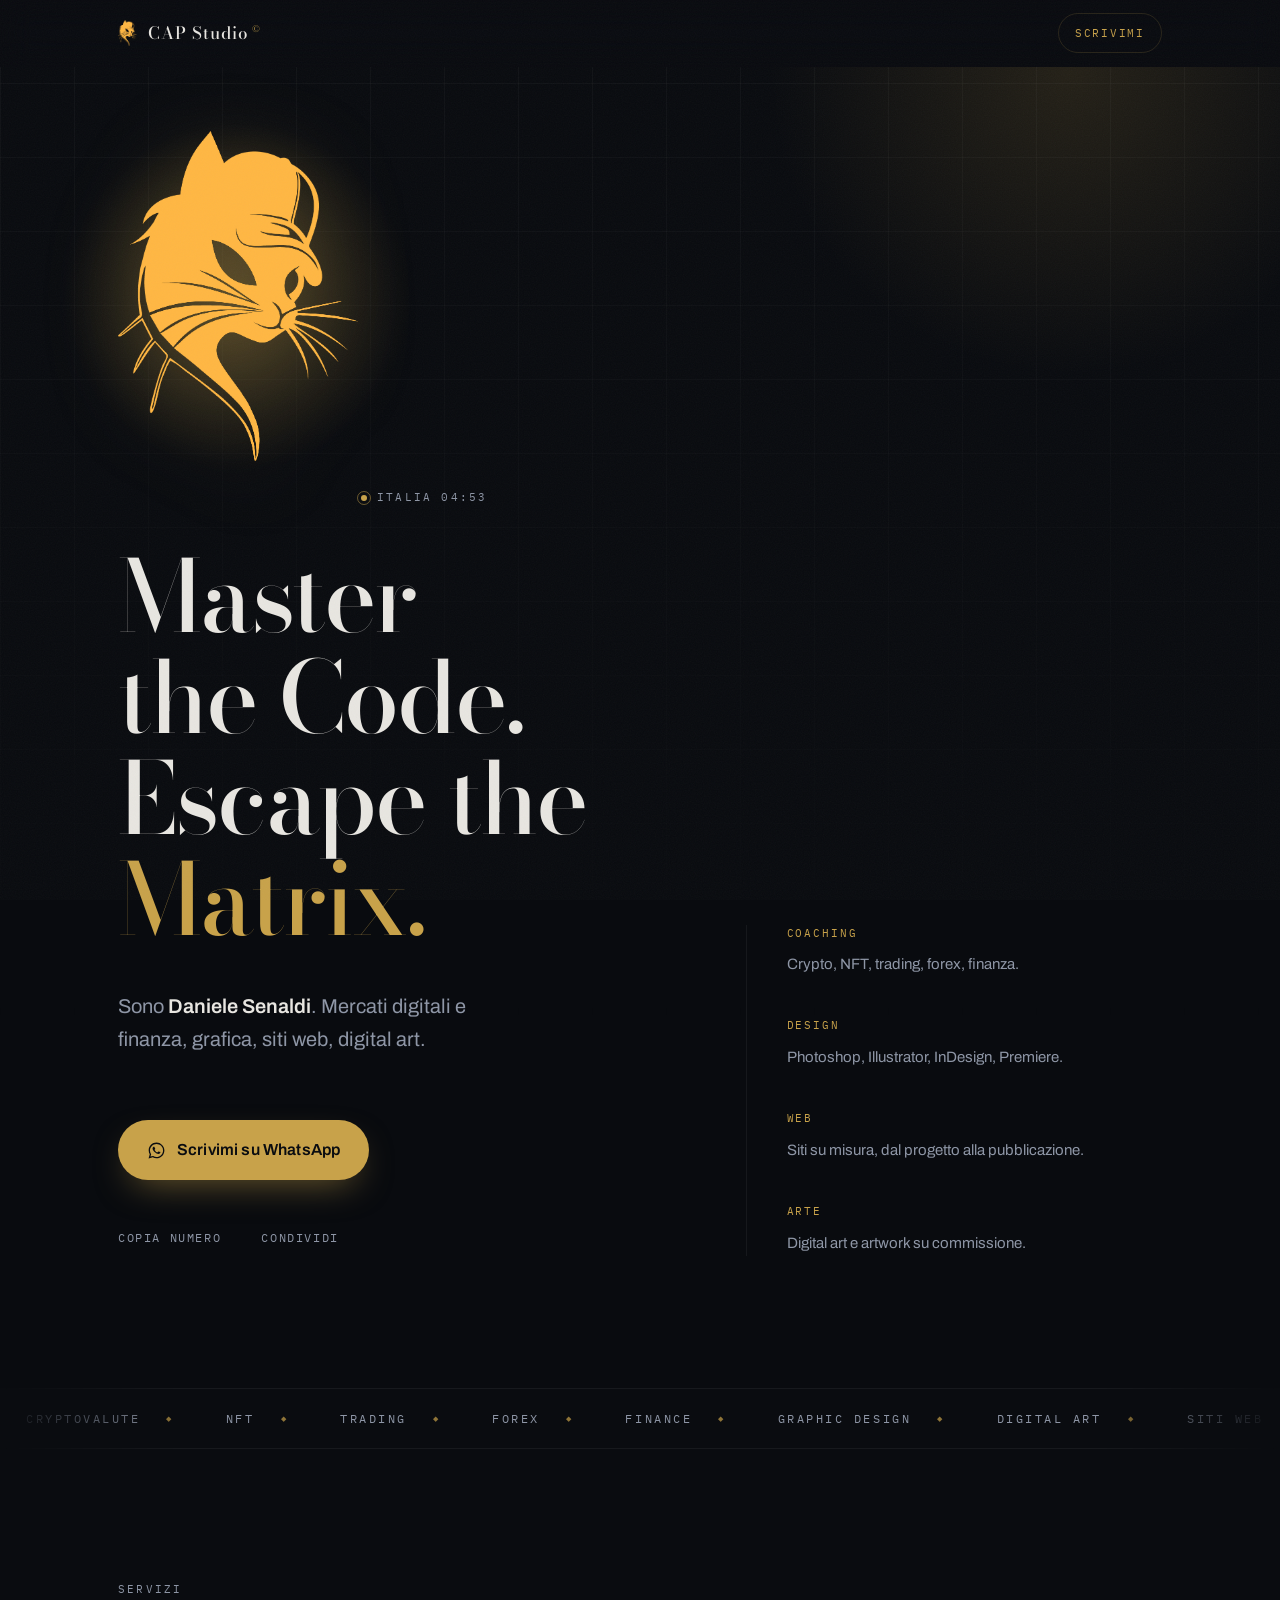
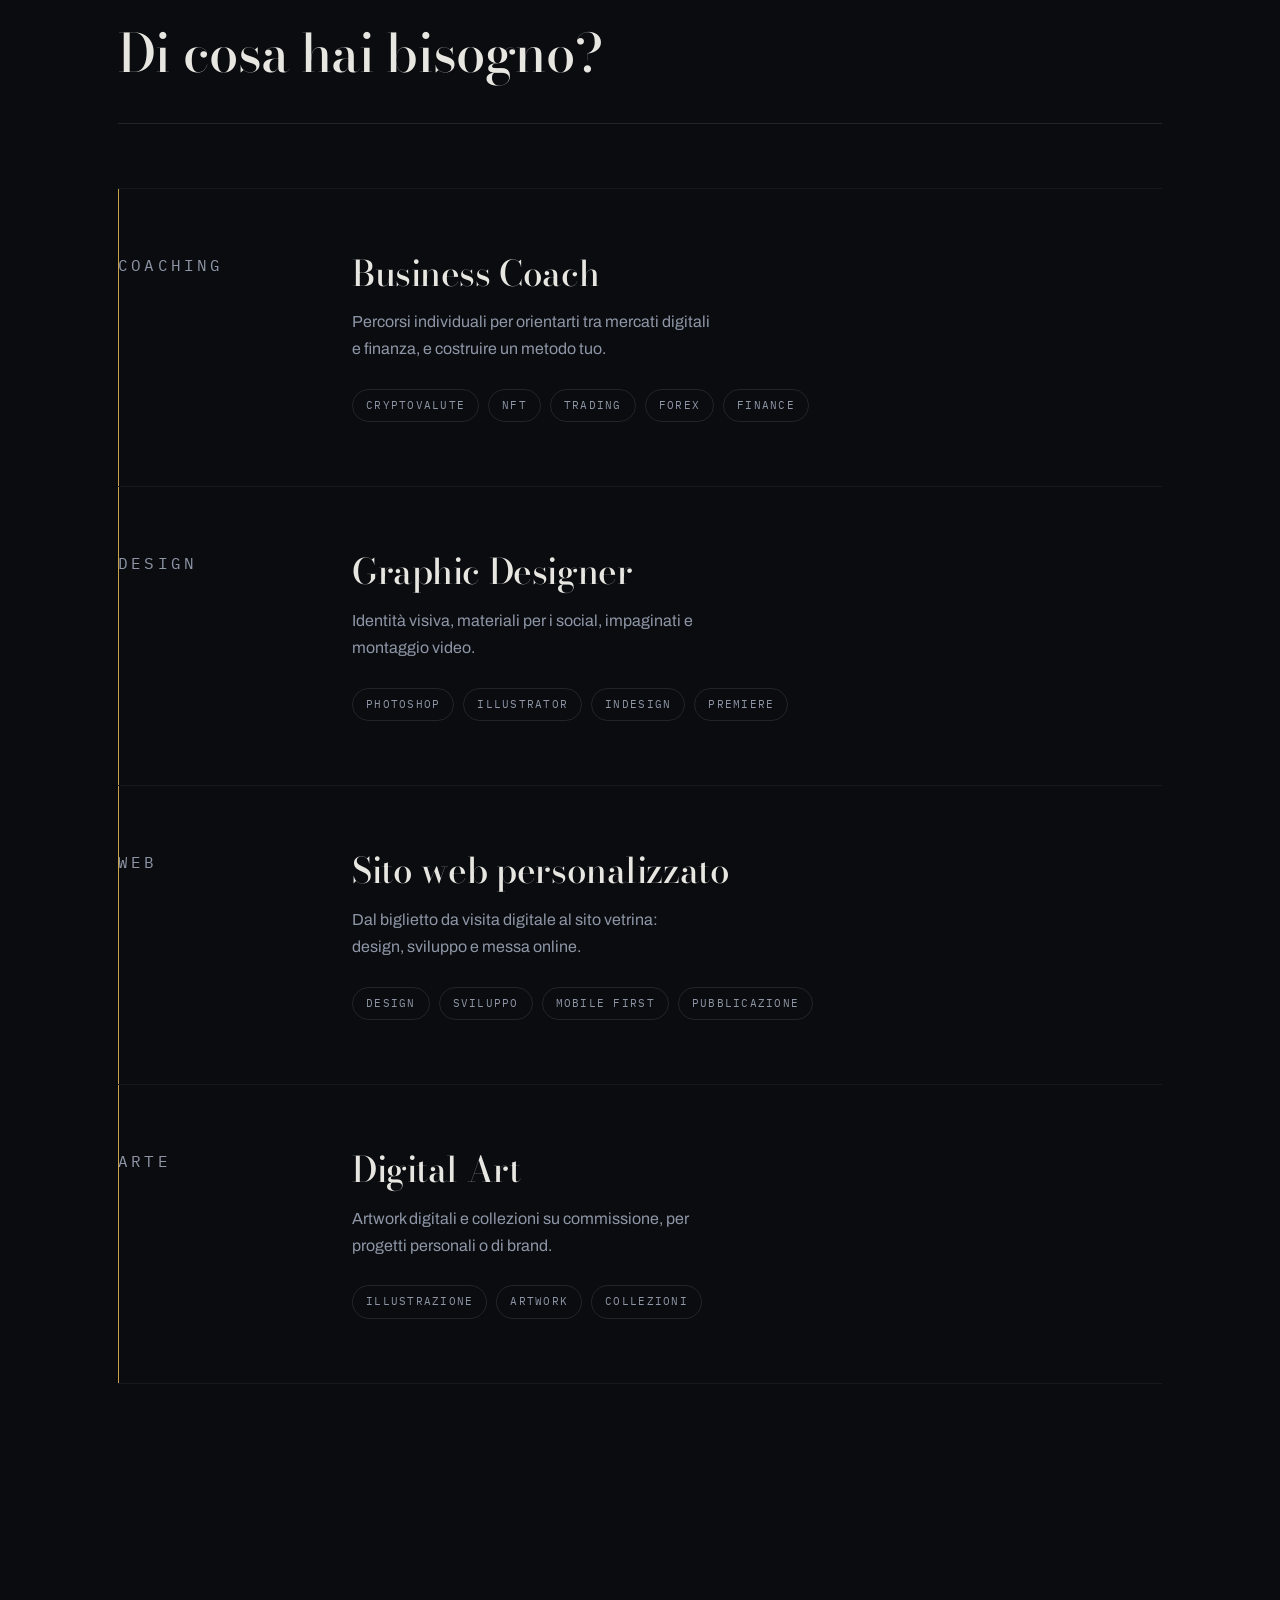
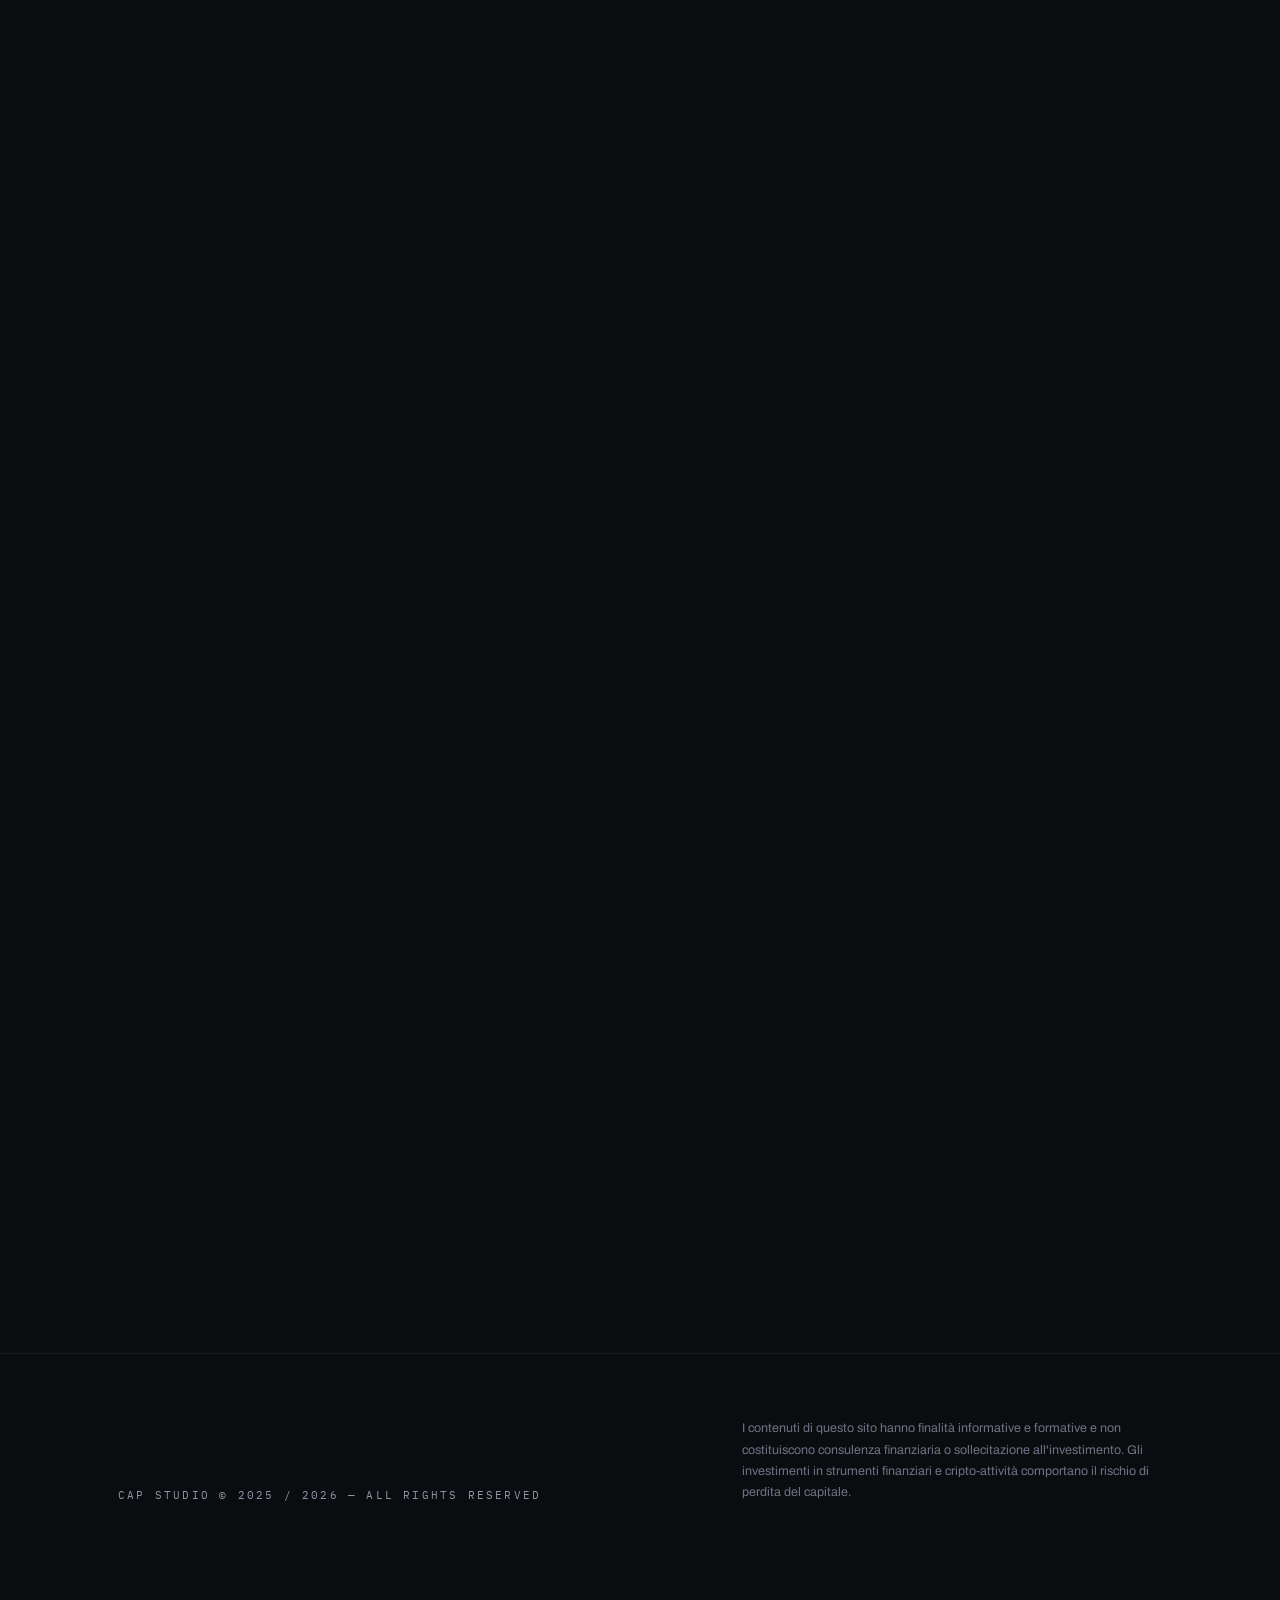
==== commit 4375b092: "Rename index-v6.html to index.html" ====
--- a/index.html
+++ b/index.html
@@ -111,6 +111,30 @@
 }
 .hero .wrap{position:relative;z-index:2}
 
+/* ---- marchio grande, protagonista dell'hero ---- */
+.mark{position:relative;display:inline-block;margin-bottom:var(--s4);line-height:0}
+.mark::before{
+  content:"";position:absolute;left:50%;top:50%;width:210%;aspect-ratio:1;z-index:0;
+  transform:translate(-50%,-50%);
+  background:radial-gradient(closest-side,rgba(200,162,74,.26),transparent 70%);
+  animation:halo 7s ease-in-out infinite;
+}
+@keyframes halo{
+  0%,100%{opacity:.65;transform:translate(-50%,-50%) scale(1)}
+  50%{opacity:1;transform:translate(-50%,-50%) scale(1.1)}
+}
+.mark img{
+  position:relative;z-index:1;
+  width:min(52vw,210px);height:auto;
+  filter:drop-shadow(0 22px 46px rgba(200,162,74,.3));
+}
+/* Se il PNG del logo ha lo sfondo BIANCO o è molto scuro, scegli una delle due:
+   – logo chiaro su fondo trasparente  → non serve nulla
+   – logo scuro su fondo trasparente   → <span class="mark logo--invert">
+   – logo con riquadro bianco          → <span class="mark mark--tile">          */
+.mark--tile img{background:var(--bone);border-radius:24px;padding:16px}
+.logo--invert img{filter:invert(1) brightness(1.7) drop-shadow(0 22px 46px rgba(200,162,74,.3))}
+
 .status{display:inline-flex;align-items:center;gap:10px;margin-bottom:var(--s4)}
 .dot{width:6px;height:6px;border-radius:50%;background:var(--brass);position:relative;flex:none}
 .dot::after{content:"";position:absolute;inset:-4px;border-radius:50%;border:1px solid var(--brass);opacity:.5;animation:ping 2.8s ease-out infinite}
@@ -140,6 +164,7 @@
 .ready .up.d1{transition-delay:.34s}
 .ready .up.d2{transition-delay:.48s}
 .ready .up.d3{transition-delay:.6s}
+.ready .up.d4{transition-delay:.72s}
 
 /* ============ bottoni ============ */
 .btn{
@@ -279,6 +304,7 @@
   .top{background:rgba(10,12,16,.65);backdrop-filter:saturate(150%) blur(16px);-webkit-backdrop-filter:saturate(150%) blur(16px)}
   .top.stuck{background:rgba(10,12,16,.85)}
   .spot.on{opacity:1}
+  .mark img{width:240px}
   .hero__in{display:grid;grid-template-columns:1.15fr .85fr;gap:var(--s5);align-items:end}
   .aside{border-left:1px solid var(--line-soft);padding-left:var(--s4)}
   .aside dl{margin:0;display:grid;gap:var(--s4)}
@@ -333,7 +359,11 @@
 
     <div class="wrap hero__in">
       <div>
-        <p class="status mono up"><span class="dot"></span><span id="clock">Italia</span></p>
+        <span class="mark up">
+          <img src="caplogo.png" alt="Logo CAP Studio" width="210" height="210" fetchpriority="high" decoding="async">
+        </span>
+
+        <p class="status mono up d1"><span class="dot"></span><span id="clock">Italia</span></p>
 
         <h1>
           <span class="mask"><span>Master</span></span>
@@ -341,22 +371,22 @@
           <span class="mask"><span>Escape the <em><span class="decode" data-word="Matrix">Matrix</span>.</em></span></span>
         </h1>
 
-        <p class="lede up d1">Sono <b>Daniele Senaldi</b>. Mercati digitali e finanza, grafica, siti web, digital art.</p>
-
-        <div class="up d2">
+        <p class="lede up d2">Sono <b>Daniele Senaldi</b>. Mercati digitali e finanza, grafica, siti web, digital art.</p>
+
+        <div class="up d3">
           <a class="btn btn--primary btn--wide" href="https://wa.me/393472335717?text=Ciao%20Daniele%2C%20ti%20scrivo%20dal%20sito%20CAP%20Studio.">
             <svg viewBox="0 0 24 24" fill="currentColor" aria-hidden="true"><path d="M12.04 2C6.58 2 2.13 6.45 2.13 11.91c0 1.75.46 3.45 1.32 4.95L2 22l5.25-1.38a9.9 9.9 0 0 0 4.79 1.22h.01c5.46 0 9.91-4.45 9.91-9.91 0-2.65-1.03-5.14-2.9-7.01A9.82 9.82 0 0 0 12.04 2Zm0 18.15h-.01a8.2 8.2 0 0 1-4.19-1.15l-.3-.18-3.12.82.83-3.04-.2-.31a8.16 8.16 0 0 1-1.26-4.38c0-4.54 3.7-8.24 8.25-8.24 2.2 0 4.27.86 5.83 2.42a8.19 8.19 0 0 1 2.41 5.83c0 4.54-3.7 8.23-8.24 8.23Zm4.52-6.16c-.25-.12-1.47-.72-1.69-.81-.23-.08-.39-.12-.56.13-.16.24-.64.8-.78.97-.15.16-.29.18-.54.06-.25-.13-1.05-.39-1.99-1.23-.74-.66-1.24-1.47-1.38-1.72-.15-.25-.02-.38.11-.5.11-.11.25-.29.37-.44.13-.15.17-.25.25-.41.09-.17.04-.31-.02-.44-.06-.12-.56-1.35-.77-1.85-.2-.48-.4-.42-.56-.43h-.47c-.16 0-.42.06-.64.31-.22.25-.84.82-.84 2s.86 2.32.98 2.48c.12.16 1.7 2.59 4.11 3.63.58.25 1.02.4 1.37.51.58.18 1.1.16 1.52.1.46-.07 1.47-.6 1.68-1.18.21-.58.21-1.07.15-1.18-.06-.11-.22-.17-.47-.29Z"/></svg>
             <span>Scrivimi su WhatsApp</span>
           </a>
         </div>
 
-        <div class="mini up d3">
+        <div class="mini up d4">
           <button id="copy"><em id="copyLabel" style="font-style:normal">Copia numero</em></button>
           <button id="share" hidden><em style="font-style:normal">Condividi</em></button>
         </div>
       </div>
 
-      <aside class="aside up d2">
+      <aside class="aside up d3">
         <dl>
           <div><dt>Coaching</dt><dd>Crypto, NFT, trading, forex, finanza.</dd></div>
           <div><dt>Design</dt><dd>Photoshop, Illustrator, InDesign, Premiere.</dd></div>
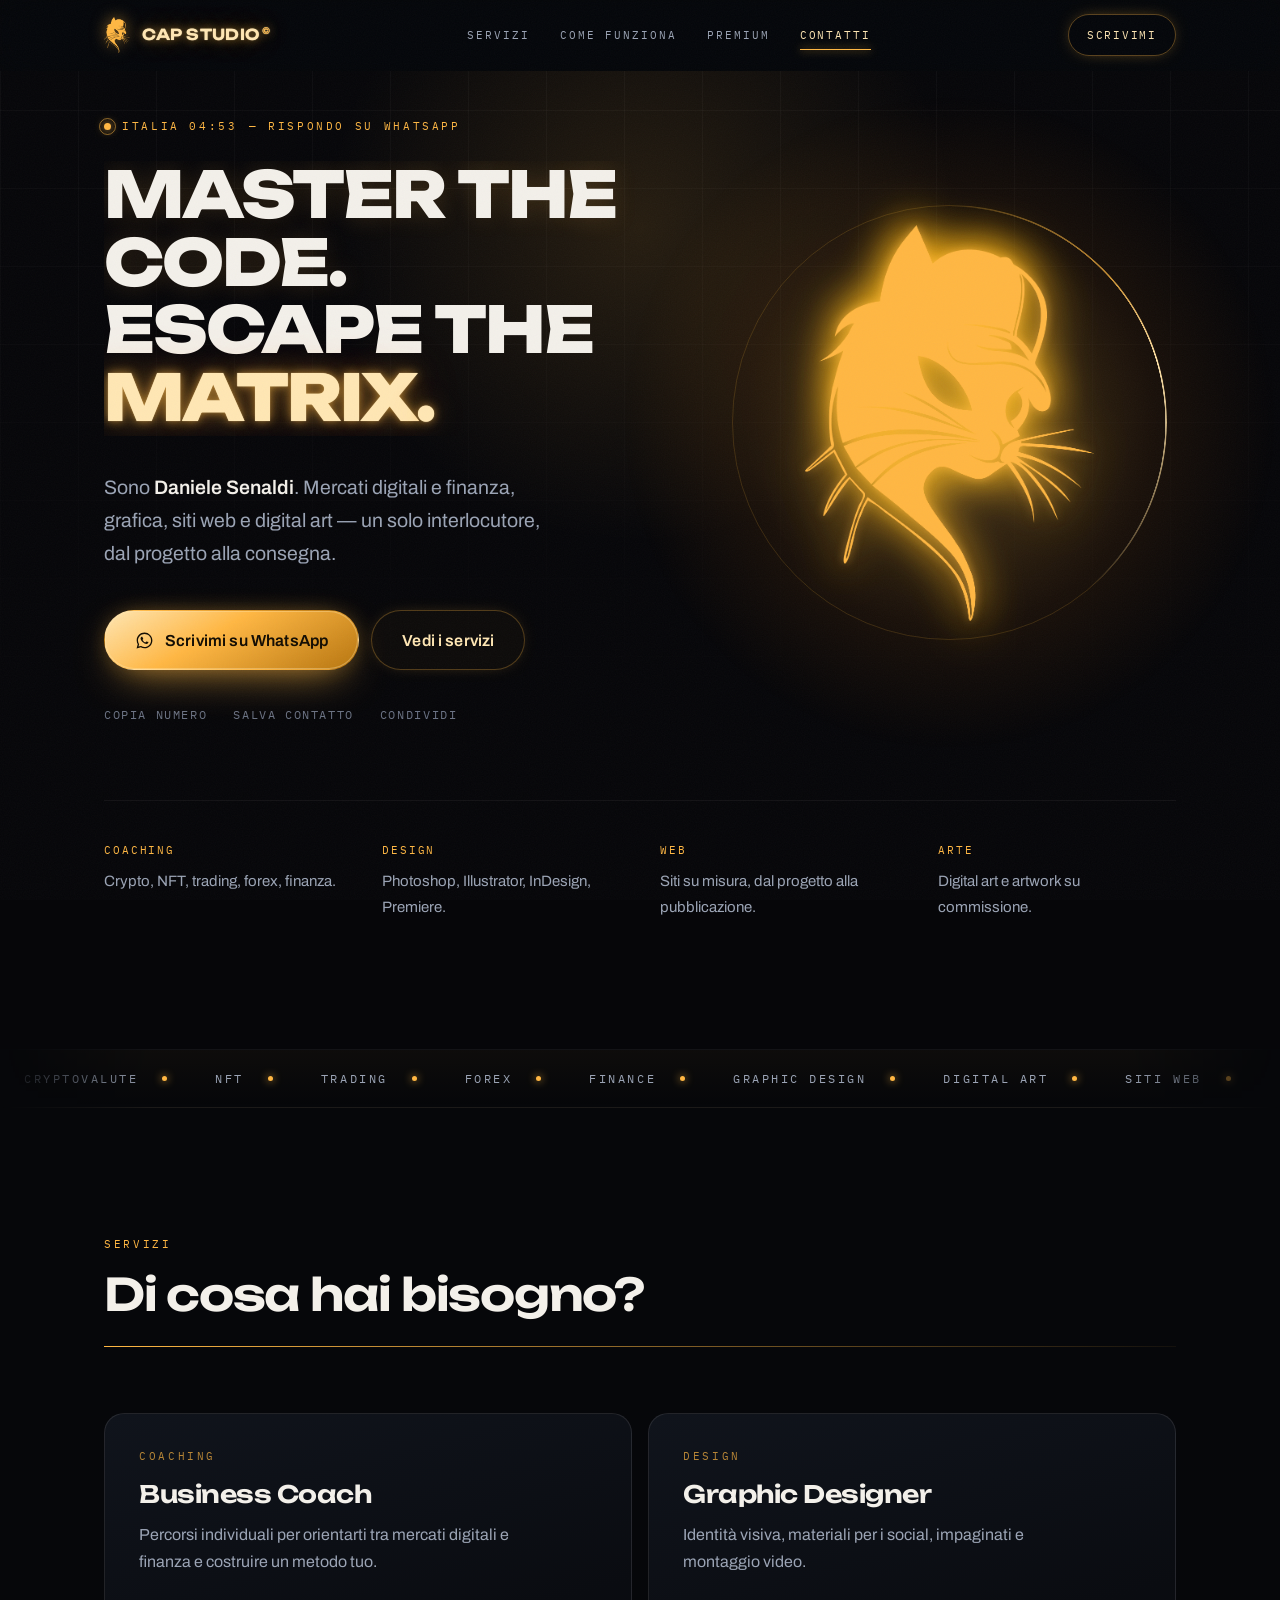
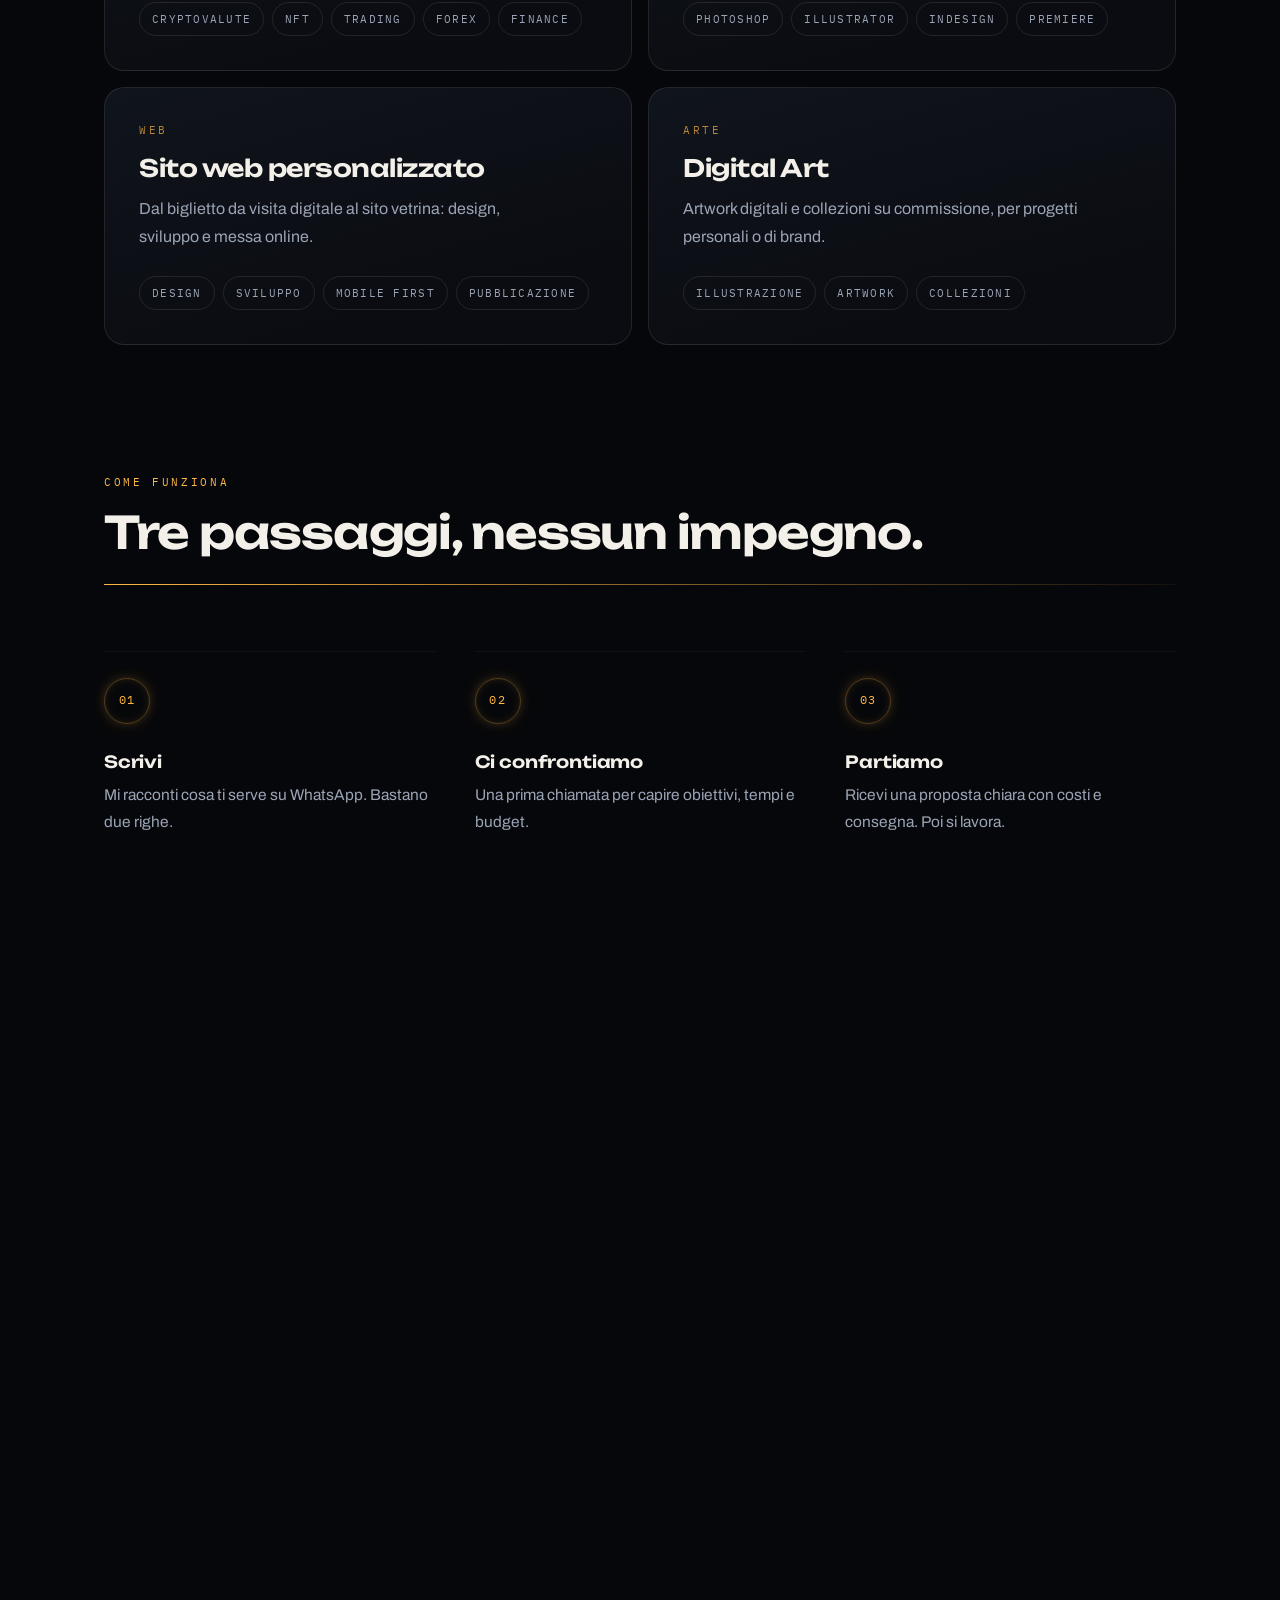
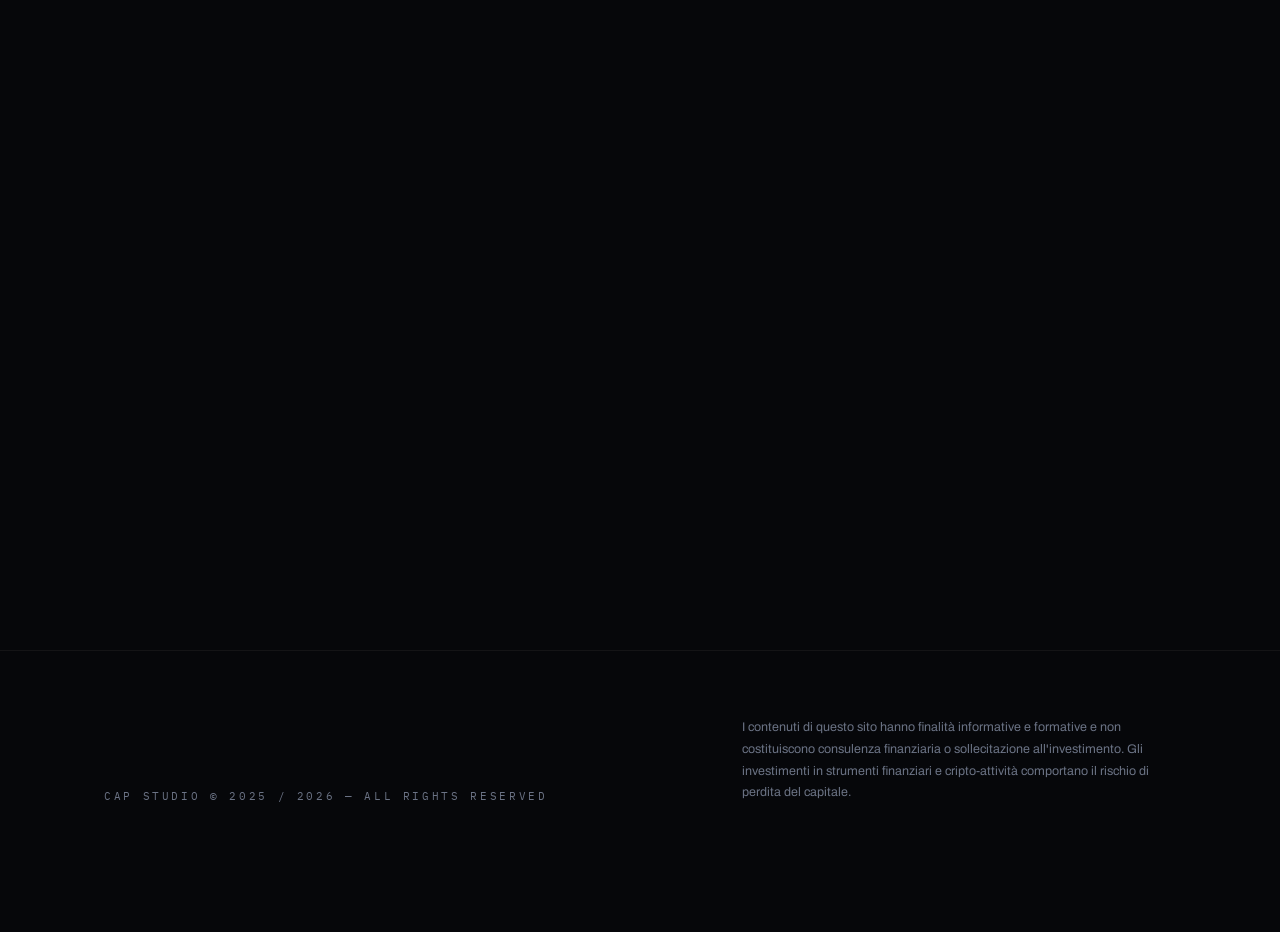
==== commit 2d8c1c7e: "Rename index (1).html to index.html" ====
--- a/index.html
+++ b/index.html
@@ -5,322 +5,417 @@
 <meta name="viewport" content="width=device-width, initial-scale=1, viewport-fit=cover">
 <title>CAP Studio © — Daniele Senaldi</title>
 <meta name="description" content="CAP Studio: coaching su finanza e mercati digitali, graphic design, siti web su misura e digital art. Scrivimi su WhatsApp.">
-<meta name="theme-color" content="#0A0C10">
+<meta name="theme-color" content="#06070A">
 <link rel="icon" href="caplogo.png">
+<link rel="apple-touch-icon" href="caplogo.png">
+<link rel="canonical" href="https://danielesenaldi.github.io/CAP/">
 
 <meta property="og:type" content="website">
 <meta property="og:title" content="CAP Studio © — Daniele Senaldi">
 <meta property="og:description" content="Coaching su finanza e mercati digitali, graphic design, siti web su misura e digital art.">
 <meta property="og:image" content="https://danielesenaldi.github.io/CAP/caplogo.png">
 <meta property="og:url" content="https://danielesenaldi.github.io/CAP/">
+<meta property="og:locale" content="it_IT">
 <meta name="twitter:card" content="summary_large_image">
 
 <link rel="preconnect" href="https://fonts.googleapis.com">
 <link rel="preconnect" href="https://fonts.gstatic.com" crossorigin>
-<link rel="preload" as="style" href="https://fonts.googleapis.com/css2?family=Archivo:wght@400;600&family=Bodoni+Moda:opsz,wght@6..96,500&family=IBM+Plex+Mono&display=swap">
-<link rel="stylesheet" href="https://fonts.googleapis.com/css2?family=Archivo:wght@400;600&family=Bodoni+Moda:opsz,wght@6..96,500&family=IBM+Plex+Mono&display=swap" media="print" onload="this.media='all'">
-<noscript><link rel="stylesheet" href="https://fonts.googleapis.com/css2?family=Archivo:wght@400;600&family=Bodoni+Moda:opsz,wght@6..96,500&family=IBM+Plex+Mono&display=swap"></noscript>
+<link rel="preload" as="image" href="caplogo.png" fetchpriority="high">
+<link rel="stylesheet" href="https://fonts.googleapis.com/css2?family=Unbounded:wght@400;600;800&family=Archivo:wght@400;500;600;700&family=IBM+Plex+Mono:wght@400;500&display=swap">
+
+<script type="application/ld+json">
+{"@context":"https://schema.org","@type":"ProfessionalService","name":"CAP Studio","url":"https://danielesenaldi.github.io/CAP/","image":"https://danielesenaldi.github.io/CAP/caplogo.png","telephone":"+39 347 233 5717","areaServed":"IT","priceRange":"$$","founder":{"@type":"Person","name":"Daniele Senaldi"},"sameAs":["https://instagram.com/daniele.senaldi"],"description":"Coaching su mercati digitali e finanza, graphic design, siti web su misura e digital art."}
+</script>
 
 <style>
-/* ============================================================
-   CAP STUDIO — v5
-   Stessa identità (ottone su inchiostro), ritmo verticale ampio.
-   Scala di spazi unica: tutto il respiro nasce da qui.
-   ============================================================ */
+/* ==========================================================================
+   CAP STUDIO — v6 "NEON"
+   Oro su inchiostro. Il bagliore è un accento, mai sul testo di lettura.
+   ========================================================================== */
 :root{
-  --ink:#0A0C10; --ink-2:#0E1117; --surface:#141822;
-  --line:rgba(232,230,225,.11); --line-soft:rgba(232,230,225,.06);
-  --bone:#E8E6E1; --mist:#8E96A6;
-  --brass:#C8A24A; --brass-lit:#E0BE6B; --brass-dim:rgba(200,162,74,.16);
+  /* superfici */
+  --void:#06070A; --ink:#0A0C11; --panel:#10141C; --panel-2:#161B26;
+  /* linee */
+  --line:rgba(240,236,228,.10); --line-soft:rgba(240,236,228,.055);
+  /* testo */
+  --bone:#F3F0EA; --mist:#9BA4B5; --dim:#6B7385;
+  /* oro (preso dal logo) */
+  --gold:#FFB743; --gold-hot:#FFE7B4; --gold-deep:#B8760F; --gold-fog:rgba(255,183,67,.14);
+  /* neon */
+  --glow-s:0 0 6px rgba(255,183,67,.55), 0 0 16px rgba(255,183,67,.28);
+  --glow-m:0 0 8px rgba(255,183,67,.6), 0 0 26px rgba(255,183,67,.34), 0 0 60px rgba(255,140,20,.18);
   --ease:cubic-bezier(.16,1,.3,1);
-
-  /* scala di spazi */
-  --s1:8px; --s2:16px; --s3:26px; --s4:40px; --s5:64px;
-  --s6:clamp(88px,17vw,132px);      /* respiro tra le sezioni */
-  --pad:clamp(24px,6.5vw,48px);     /* margine laterale */
-  --maxw:1140px;
+  /* ritmo */
+  --s1:8px; --s2:16px; --s3:26px; --s4:40px; --s5:66px;
+  --s6:clamp(84px,15vw,128px);
+  --pad:clamp(22px,6vw,44px);
+  --maxw:1160px;
 }
 *{box-sizing:border-box}
-html{-webkit-text-size-adjust:100%;scroll-behavior:smooth}
+html{-webkit-text-size-adjust:100%;scroll-behavior:smooth;scroll-padding-top:84px}
 body{
-  margin:0;background:var(--ink);color:var(--bone);
+  margin:0;background:var(--void);color:var(--bone);
   font-family:"Archivo",system-ui,-apple-system,sans-serif;
-  font-size:16px;line-height:1.68;-webkit-font-smoothing:antialiased;overflow-x:hidden;
-}
+  font-size:16.5px;line-height:1.72;-webkit-font-smoothing:antialiased;overflow-x:hidden;
+}
+/* grana */
 body::after{
-  content:"";position:fixed;inset:0;pointer-events:none;z-index:70;opacity:.038;
+  content:"";position:fixed;inset:0;pointer-events:none;z-index:90;opacity:.035;
   background-image:url("data:image/svg+xml,%3Csvg xmlns='http://www.w3.org/2000/svg' width='140' height='140'%3E%3Cfilter id='n'%3E%3CfeTurbulence type='fractalNoise' baseFrequency='.85' numOctaves='3'/%3E%3C/filter%3E%3Crect width='100%25' height='100%25' filter='url(%23n)'/%3E%3C/svg%3E");
 }
 a{color:inherit;text-decoration:none}
 img{max-width:100%;display:block}
 button{font:inherit}
 p{margin:0}
-::selection{background:var(--brass);color:var(--ink)}
-:focus-visible{outline:2px solid var(--brass);outline-offset:4px;border-radius:3px}
+::selection{background:var(--gold);color:var(--void)}
+:focus-visible{outline:2px solid var(--gold);outline-offset:4px;border-radius:4px}
 
 .wrap{width:100%;max-width:var(--maxw);margin:0 auto;padding-inline:var(--pad)}
 .mono{
   font-family:"IBM Plex Mono",ui-monospace,monospace;
-  font-size:11px;letter-spacing:.2em;text-transform:uppercase;color:var(--mist);line-height:1.5;
-}
+  font-size:11px;letter-spacing:.24em;text-transform:uppercase;color:var(--gold);line-height:1.5;
+}
+.mono--mute{color:rgba(255,183,67,.7)}
+.mono--grey{color:var(--dim)}
 .late{content-visibility:auto;contain-intrinsic-size:auto 900px}
 
-/* ============ atmosfera ============ */
-#rain{position:absolute;inset:0;width:100%;height:100%;z-index:0;opacity:0;transition:opacity 1.4s ease;pointer-events:none}
-#rain.on{opacity:.26}
+/* ---------- neon primitives ---------- */
+.neon{
+  color:var(--gold-hot);
+  text-shadow:0 0 1px rgba(255,231,180,.9),0 0 10px rgba(255,183,67,.6),0 0 26px rgba(255,183,67,.34),0 0 56px rgba(255,130,10,.2);
+}
+.tube{
+  border:1px solid rgba(255,183,67,.34);
+  box-shadow:0 0 22px -8px rgba(255,183,67,.5), inset 0 0 26px -18px rgba(255,183,67,.9);
+}
+
+/* ============================ ATMOSFERA ============================ */
+#rain{position:absolute;inset:0;width:100%;height:100%;z-index:0;opacity:0;transition:opacity 1.6s ease;pointer-events:none}
+#rain.on{opacity:.22}
 .aura{
   position:absolute;z-index:0;pointer-events:none;
-  width:min(120vw,860px);aspect-ratio:1;left:50%;top:-32%;margin-left:-min(60vw,430px);
-  background:radial-gradient(closest-side,rgba(200,162,74,.14),transparent 70%);
-  animation:drift 30s ease-in-out infinite;
-}
-@keyframes drift{0%,100%{transform:translate3d(-5%,0,0) scale(1)}50%{transform:translate3d(7%,4%,0) scale(1.1)}}
+  width:min(130vw,900px);aspect-ratio:1;left:50%;top:-30%;translate:-50% 0;
+  background:radial-gradient(closest-side,rgba(255,183,67,.13),transparent 70%);
+  animation:drift 32s ease-in-out infinite;
+}
+@keyframes drift{0%,100%{transform:translate3d(-4%,0,0) scale(1)}50%{transform:translate3d(6%,4%,0) scale(1.12)}}
 .spot{
-  position:fixed;z-index:1;pointer-events:none;width:520px;height:520px;left:0;top:0;
-  margin:-260px 0 0 -260px;opacity:0;transition:opacity .6s ease;
-  background:radial-gradient(closest-side,rgba(200,162,74,.10),transparent 70%);
-}
-
-/* ============ topbar ============ */
+  position:fixed;z-index:1;pointer-events:none;width:540px;height:540px;left:0;top:0;
+  margin:-270px 0 0 -270px;opacity:0;transition:opacity .6s ease;
+  background:radial-gradient(closest-side,rgba(255,183,67,.09),transparent 70%);
+}
+.grid{
+  position:absolute;inset:-12% 0 0;z-index:0;pointer-events:none;
+  background-image:linear-gradient(var(--line-soft) 1px,transparent 1px),linear-gradient(90deg,var(--line-soft) 1px,transparent 1px);
+  background-size:78px 78px;
+  -webkit-mask-image:linear-gradient(180deg,rgba(0,0,0,.75),transparent 76%);
+  mask-image:linear-gradient(180deg,rgba(0,0,0,.75),transparent 76%);
+}
+
+/* ============================ TOPBAR ============================ */
 .top{
-  position:sticky;top:0;z-index:50;background:rgba(10,12,16,.94);
-  border-bottom:1px solid transparent;transition:border-color .4s ease;
-}
-.top.stuck{border-bottom-color:var(--line-soft)}
-.top__in{display:flex;align-items:center;justify-content:space-between;height:66px;gap:var(--s2)}
-.bar{position:absolute;left:0;bottom:-1px;height:1px;background:var(--brass);width:0}
-.brand{display:flex;align-items:center;gap:11px;min-width:0}
-/* Logo scuro o su fondo bianco? aggiungi class="logo--invert" all'<img> */
-.brand img{height:26px;width:auto}
-.logo--invert{filter:invert(1) brightness(1.6)}
-.brand b{font-family:"Bodoni Moda",Georgia,serif;font-size:17px;font-weight:500;letter-spacing:.06em;white-space:nowrap}
-.brand b sup{font-size:9px;color:var(--brass);margin-left:3px}
+  position:sticky;top:0;z-index:60;background:rgba(6,7,10,.92);
+  border-bottom:1px solid transparent;transition:border-color .4s ease,background .4s ease;
+}
+.top.stuck{border-bottom-color:rgba(255,183,67,.18);box-shadow:0 12px 40px -28px rgba(255,183,67,.5)}
+.top__in{display:flex;align-items:center;justify-content:space-between;height:70px;gap:var(--s2)}
+.progress{position:absolute;left:0;bottom:-1px;height:2px;width:0;
+  background:linear-gradient(90deg,var(--gold-deep),var(--gold),var(--gold-hot));
+  box-shadow:0 0 10px rgba(255,183,67,.8)}
+.brand{display:flex;align-items:center;gap:12px;min-width:0}
+.brand img{height:36px;width:auto;filter:drop-shadow(0 0 8px rgba(255,183,67,.55))}
+.brand b{
+  font-family:"Unbounded","Archivo",system-ui,sans-serif;font-size:15px;font-weight:600;
+  letter-spacing:.02em;white-space:nowrap;
+}
+.brand sup{font-size:9px;color:var(--gold);margin-left:3px;top:-.6em}
+.nav{display:none}
 .top__cta{
   font-family:"IBM Plex Mono",monospace;font-size:11px;letter-spacing:.16em;text-transform:uppercase;
-  color:var(--brass);border:1px solid var(--brass-dim);padding:10px 16px;border-radius:100px;white-space:nowrap;
-}
-
-/* ============ hero ============ */
-.hero{position:relative;overflow:hidden;padding:var(--s5) 0 var(--s6)}
-.grid{
-  position:absolute;inset:-10% 0 0;z-index:0;pointer-events:none;
-  background-image:linear-gradient(var(--line-soft) 1px,transparent 1px),linear-gradient(90deg,var(--line-soft) 1px,transparent 1px);
-  background-size:74px 74px;
-  -webkit-mask-image:linear-gradient(180deg,rgba(0,0,0,.7),transparent 78%);
-  mask-image:linear-gradient(180deg,rgba(0,0,0,.7),transparent 78%);
-}
+  color:var(--gold-hot);border:1px solid rgba(255,183,67,.34);padding:11px 18px;border-radius:100px;white-space:nowrap;
+  box-shadow:0 0 18px -8px rgba(255,183,67,.7);transition:box-shadow .35s ease,border-color .35s ease,color .35s ease;
+}
+.top__cta:hover{border-color:var(--gold);box-shadow:0 0 26px -6px rgba(255,183,67,.9)}
+
+/* ============================ HERO ============================ */
+.hero{position:relative;overflow:hidden;padding:var(--s3) 0 var(--s6)}
 .hero .wrap{position:relative;z-index:2}
 
-/* ---- marchio grande, protagonista dell'hero ---- */
-.mark{position:relative;display:inline-block;margin-bottom:var(--s4);line-height:0}
-.mark::before{
-  content:"";position:absolute;left:50%;top:50%;width:210%;aspect-ratio:1;z-index:0;
-  transform:translate(-50%,-50%);
-  background:radial-gradient(closest-side,rgba(200,162,74,.26),transparent 70%);
-  animation:halo 7s ease-in-out infinite;
-}
-@keyframes halo{
-  0%,100%{opacity:.65;transform:translate(-50%,-50%) scale(1)}
-  50%{opacity:1;transform:translate(-50%,-50%) scale(1.1)}
-}
-.mark img{
-  position:relative;z-index:1;
-  width:min(52vw,210px);height:auto;
-  filter:drop-shadow(0 22px 46px rgba(200,162,74,.3));
-}
-/* Se il PNG del logo ha lo sfondo BIANCO o è molto scuro, scegli una delle due:
-   – logo chiaro su fondo trasparente  → non serve nulla
-   – logo scuro su fondo trasparente   → <span class="mark logo--invert">
-   – logo con riquadro bianco          → <span class="mark mark--tile">          */
-.mark--tile img{background:var(--bone);border-radius:24px;padding:16px}
-.logo--invert img{filter:invert(1) brightness(1.7) drop-shadow(0 22px 46px rgba(200,162,74,.3))}
-
-.status{display:inline-flex;align-items:center;gap:10px;margin-bottom:var(--s4)}
-.dot{width:6px;height:6px;border-radius:50%;background:var(--brass);position:relative;flex:none}
-.dot::after{content:"";position:absolute;inset:-4px;border-radius:50%;border:1px solid var(--brass);opacity:.5;animation:ping 2.8s ease-out infinite}
-@keyframes ping{0%{transform:scale(.6);opacity:.6}80%,100%{transform:scale(1.5);opacity:0}}
+/* ---- marchio neon: la firma della pagina ---- */
+.mark{
+  position:relative;display:block;
+  width:auto;height:clamp(206px,30vh,286px);aspect-ratio:1;margin:0 0 var(--s3);
+}
+.mark__glow{
+  position:absolute;left:50%;top:50%;width:230%;aspect-ratio:1;translate:-50% -50%;
+  background:radial-gradient(closest-side,rgba(255,183,67,.3),rgba(255,140,20,.08) 45%,transparent 72%);
+  animation:breathe 7s ease-in-out infinite;pointer-events:none;
+}
+@keyframes breathe{0%,100%{opacity:.7;transform:scale(1)}50%{opacity:1;transform:scale(1.09)}}
+.mark__ring{position:absolute;inset:-5%;pointer-events:none}
+.mark__ring::after{content:"";position:absolute;inset:0;border-radius:50%;border:1px solid rgba(255,183,67,.16)}
+.mark__ring::before{
+  content:"";position:absolute;inset:0;border-radius:50%;
+  background:conic-gradient(from 0deg,rgba(255,183,67,0) 0deg,rgba(255,183,67,.75) 48deg,rgba(255,231,180,1) 74deg,rgba(255,183,67,0) 140deg,rgba(255,183,67,0) 360deg);
+  -webkit-mask:radial-gradient(closest-side,transparent calc(100% - 2px),#000 calc(100% - 1.5px));
+  mask:radial-gradient(closest-side,transparent calc(100% - 2px),#000 calc(100% - 1.5px));
+  animation:spin 9s linear infinite;
+}
+@keyframes spin{to{transform:rotate(360deg)}}
+.mark img{position:absolute;inset:0;width:100%;height:100%;object-fit:contain}
+.mark__bloom{filter:blur(20px) saturate(1.6);opacity:.7;mix-blend-mode:screen;transform:scale(1.05)}
+.mark__core{filter:drop-shadow(0 0 5px rgba(255,183,67,.6)) drop-shadow(0 0 20px rgba(255,183,67,.4))}
+/* accensione */
+.ready .mark__core,.ready .mark__bloom,.ready .mark__ring{animation-name:ignite;animation-duration:1.5s;animation-timing-function:steps(1,end);animation-fill-mode:both}
+.ready .mark__ring{animation-name:ignite,spin;animation-duration:1.5s,9s;animation-timing-function:steps(1,end),linear;animation-iteration-count:1,infinite;animation-fill-mode:both,none}
+@keyframes ignite{
+  0%{opacity:0}6%{opacity:.5}10%{opacity:.05}16%{opacity:.85}20%{opacity:.15}
+  26%{opacity:1}32%{opacity:.35}38%,100%{opacity:1}
+}
+.mark__bloom{opacity:0}
+.ready .mark__bloom{opacity:.7}
+
+.status{display:inline-flex;align-items:center;gap:11px;margin-bottom:var(--s3)}
+.dot{width:7px;height:7px;border-radius:50%;background:var(--gold);position:relative;flex:none;box-shadow:0 0 10px var(--gold)}
+.dot::after{content:"";position:absolute;inset:-5px;border-radius:50%;border:1px solid var(--gold);opacity:.5;animation:ping 2.8s ease-out infinite}
+@keyframes ping{0%{transform:scale(.6);opacity:.6}80%,100%{transform:scale(1.6);opacity:0}}
+.status__x{display:none}
+@media (min-width:600px){.status__x{display:inline}}
 
 h1{
-  font-family:"Bodoni Moda",Georgia,serif;font-weight:500;
-  font-size:clamp(2.5rem,10.2vw,6.2rem);
-  line-height:1.02;letter-spacing:-.02em;margin:0 0 var(--s4);
-}
-.mask{display:block;overflow:hidden;padding-bottom:.08em;margin-bottom:-.08em}
-.mask > span{display:block;transform:translateY(115%);transition:transform 1s var(--ease)}
-.ready .mask > span{transform:none}
-.mask:nth-of-type(2) > span{transition-delay:.08s}
-.mask:nth-of-type(3) > span{transition-delay:.16s}
-h1 em{font-style:normal;color:var(--brass)}
+  font-family:"Unbounded","Archivo",system-ui,sans-serif;font-weight:800;
+  font-size:clamp(1.95rem,7.4vw,4rem);
+  line-height:1.06;letter-spacing:-.03em;margin:0 0 var(--s4);text-transform:uppercase;
+}
+h1 .l1,h1 .l2{display:block;overflow:hidden;padding-bottom:.06em;margin-bottom:-.06em}
+h1 .l1 > span,h1 .l2 > span{display:block;transform:translateY(110%);transition:transform 1s var(--ease) .5s}
+.ready h1 .l1 > span{transform:none}
+.ready h1 .l2 > span{transform:none;transition-delay:.62s}
+h1 .soft{color:var(--bone);text-shadow:0 0 24px rgba(255,183,67,.16)}
+h1 em{font-style:normal;white-space:nowrap}
 .decode{display:inline-block}
 
 .lede{
-  font-size:clamp(16.5px,4.2vw,20px);line-height:1.65;color:var(--mist);
-  max-width:38ch;margin-bottom:var(--s5);
+  font-size:clamp(16.5px,4vw,19.5px);line-height:1.68;color:var(--mist);
+  max-width:42ch;margin-bottom:var(--s4);
 }
 .lede b{color:var(--bone);font-weight:600}
 
-.up{opacity:0;transform:translateY(14px);transition:opacity .8s ease,transform .8s var(--ease)}
+.up{opacity:0;transform:translateY(16px);transition:opacity .85s ease,transform .85s var(--ease)}
 .ready .up{opacity:1;transform:none}
-.ready .up.d1{transition-delay:.34s}
-.ready .up.d2{transition-delay:.48s}
-.ready .up.d3{transition-delay:.6s}
-.ready .up.d4{transition-delay:.72s}
-
-/* ============ bottoni ============ */
+.ready .up.d1{transition-delay:.9s}
+.ready .up.d2{transition-delay:1s}
+.ready .up.d3{transition-delay:1.12s}
+.ready .up.d4{transition-delay:1.24s}
+
+/* ============================ BOTTONI ============================ */
 .btn{
   position:relative;overflow:hidden;
   display:inline-flex;align-items:center;justify-content:center;gap:11px;
-  min-height:60px;padding:0 28px;border-radius:100px;
+  min-height:60px;padding:0 30px;border-radius:100px;
   font-weight:600;font-size:16px;letter-spacing:.01em;border:1px solid transparent;cursor:pointer;
-  transition:transform .2s var(--ease),background .3s ease,border-color .3s ease,color .3s ease;
-}
-.btn:active{transform:scale(.975)}
+  transition:transform .22s var(--ease),box-shadow .35s ease,border-color .35s ease,color .35s ease,background .35s ease;
+}
+.btn:active{transform:scale(.976)}
 .btn svg{width:19px;height:19px;flex:none;position:relative;z-index:2}
 .btn span{position:relative;z-index:2}
-.btn--primary{background:var(--brass);color:#0A0C10;box-shadow:0 14px 36px -14px rgba(200,162,74,.6)}
+.btn--primary{
+  background:linear-gradient(150deg,var(--gold-hot),var(--gold) 42%,var(--gold-deep));
+  color:#120C02;box-shadow:0 0 0 1px rgba(255,231,180,.35) inset,0 14px 44px -16px rgba(255,183,67,.85),0 0 26px -10px rgba(255,183,67,.6);
+}
+.btn--primary:hover{box-shadow:0 0 0 1px rgba(255,231,180,.5) inset,0 16px 52px -14px rgba(255,183,67,1),0 0 40px -8px rgba(255,183,67,.8)}
 .btn--primary::before{
-  content:"";position:absolute;top:0;left:-120%;width:60%;height:100%;z-index:1;
-  background:linear-gradient(100deg,transparent,rgba(255,255,255,.42),transparent);
-  transform:skewX(-18deg);animation:sheen 7s var(--ease) 2.4s infinite;
-}
-@keyframes sheen{0%{left:-120%}16%,100%{left:140%}}
-.btn--ghost{border-color:var(--line);color:var(--bone);background:none}
+  content:"";position:absolute;top:0;left:-120%;width:55%;height:100%;z-index:1;
+  background:linear-gradient(100deg,transparent,rgba(255,255,255,.5),transparent);
+  transform:skewX(-18deg);animation:sheen 7s var(--ease) 3s infinite;
+}
+@keyframes sheen{0%{left:-120%}18%,100%{left:150%}}
+.btn--ghost{
+  border-color:rgba(255,183,67,.28);color:var(--gold-hot);background:rgba(255,183,67,.03);
+  box-shadow:0 0 20px -12px rgba(255,183,67,.7);
+}
+.btn--ghost:hover{border-color:var(--gold);background:rgba(255,183,67,.07);box-shadow:0 0 28px -8px rgba(255,183,67,.8)}
 .btn--wide{width:100%}
-.stack{display:grid;gap:var(--s1)}
-.stack .btn{width:100%}
-
-/* riga di link secondari, discreta */
-.mini{display:flex;flex-wrap:wrap;gap:var(--s4);margin-top:var(--s4)}
+.cta-row{display:grid;gap:10px}
+.cta-row--col{grid-auto-flow:row!important}
+.cta-row .btn{width:100%}
+
+.mini{display:flex;flex-wrap:wrap;gap:var(--s3);margin-top:var(--s3)}
 .mini button{
   display:inline-flex;align-items:center;gap:9px;
   font-family:"IBM Plex Mono",monospace;font-size:11.5px;letter-spacing:.14em;text-transform:uppercase;
-  color:var(--mist);background:none;border:0;padding:8px 0;cursor:pointer;transition:color .3s ease;
-}
-.mini button.done{color:var(--brass)}
-
-/* ============ ticker ============ */
+  color:var(--dim);background:none;border:0;padding:9px 0;cursor:pointer;transition:color .3s ease,text-shadow .3s ease;
+}
+.mini button:hover{color:var(--gold)}
+.mini button.done{color:var(--gold-hot);text-shadow:var(--glow-s)}
+
+/* ============================ TICKER ============================ */
 .ticker{
   position:relative;overflow:hidden;
   border-top:1px solid var(--line-soft);border-bottom:1px solid var(--line-soft);
-  padding:20px 0;
-  -webkit-mask-image:linear-gradient(90deg,transparent,#000 14%,#000 86%,transparent);
-  mask-image:linear-gradient(90deg,transparent,#000 14%,#000 86%,transparent);
-}
-.ticker ul{display:flex;list-style:none;margin:0;padding:0;width:max-content;animation:slide 52s linear infinite}
+  background:linear-gradient(180deg,rgba(255,183,67,.035),transparent);
+  padding:19px 0;
+  -webkit-mask-image:linear-gradient(90deg,transparent,#000 12%,#000 88%,transparent);
+  mask-image:linear-gradient(90deg,transparent,#000 12%,#000 88%,transparent);
+}
+.ticker ul{display:flex;list-style:none;margin:0;padding:0;width:max-content;animation:slide 46s linear infinite}
 @media (hover:hover) and (pointer:fine){.ticker:hover ul{animation-play-state:paused}}
-@media (hover:none){.ticker{pointer-events:none}}
 .ticker li{
   font-family:"IBM Plex Mono",monospace;font-size:11.5px;letter-spacing:.22em;text-transform:uppercase;color:var(--mist);
-  padding:0 26px;display:flex;align-items:center;gap:26px;white-space:nowrap;
-}
-.ticker li::after{content:"◆";color:var(--brass);font-size:7px;opacity:.7}
+  padding:0 24px;display:flex;align-items:center;gap:24px;white-space:nowrap;
+}
+.ticker li::after{content:"";width:5px;height:5px;border-radius:50%;background:var(--gold);box-shadow:0 0 8px var(--gold);flex:none}
 @keyframes slide{to{transform:translate3d(-50%,0,0)}}
 
-/* ============ sezioni ============ */
-section{padding:var(--s6) 0}
+/* ============================ SEZIONI ============================ */
+.sec{padding:var(--s6) 0 0}
+.sec.end{padding-bottom:var(--s6)}
 .head{margin-bottom:var(--s5)}
 .head h2{
-  font-family:"Bodoni Moda",Georgia,serif;font-weight:500;
-  font-size:clamp(2.05rem,7.4vw,3.3rem);line-height:1.12;letter-spacing:-.012em;margin:var(--s3) 0 0;
-}
-.rule{height:1px;background:var(--line);transform:scaleX(0);transform-origin:left;transition:transform 1.1s var(--ease);margin-top:var(--s4)}
+  font-family:"Unbounded","Archivo",system-ui,sans-serif;font-weight:600;
+  font-size:clamp(1.75rem,6vw,2.8rem);line-height:1.14;letter-spacing:-.028em;margin:var(--s2) 0 0;
+}
+.head p.sub{color:var(--mist);max-width:44ch;margin-top:var(--s2)}
+.rule{height:1px;background:linear-gradient(90deg,var(--gold),rgba(255,183,67,.06));transform:scaleX(0);transform-origin:left;transition:transform 1.1s var(--ease);margin-top:var(--s3);box-shadow:0 0 12px -2px rgba(255,183,67,.5)}
 .rule.in{transform:none}
 
-/* ============ servizi ============ */
-.srv{position:relative;display:block;padding:var(--s5) 0;border-bottom:1px solid var(--line-soft)}
-.srv:first-of-type{border-top:1px solid var(--line-soft)}
-.srv::before{content:"";position:absolute;left:0;top:0;bottom:0;width:1px;background:var(--brass);transform:scaleY(0);transform-origin:top;transition:transform .6s var(--ease)}
-.srv.in::before{transform:none}
-.srv h3{
-  font-family:"Bodoni Moda",Georgia,serif;font-weight:500;
-  font-size:clamp(1.6rem,6vw,2.2rem);line-height:1.15;letter-spacing:-.012em;
-  margin:var(--s3) 0 var(--s2);
-}
-.srv p{color:var(--mist);font-size:16px;max-width:40ch;margin-bottom:var(--s3)}
-.tags{display:flex;flex-wrap:wrap;gap:9px;list-style:none;padding:0;margin:0}
+/* ---------- servizi ---------- */
+.cards{display:grid;gap:14px}
+.card{
+  position:relative;overflow:hidden;
+  background:linear-gradient(165deg,var(--panel),var(--ink) 78%);
+  border:1px solid var(--line);border-radius:20px;padding:clamp(24px,5.6vw,34px);
+  transition:transform .5s var(--ease),border-color .45s ease,box-shadow .45s ease;
+}
+.card::before{
+  content:"";position:absolute;left:0;right:0;top:0;height:1px;
+  background:linear-gradient(90deg,transparent,var(--gold),transparent);
+  opacity:0;transition:opacity .45s ease;
+}
+.card::after{
+  content:"";position:absolute;width:220px;aspect-ratio:1;right:-90px;top:-110px;
+  background:radial-gradient(closest-side,rgba(255,183,67,.16),transparent 70%);
+  opacity:0;transition:opacity .5s ease;pointer-events:none;
+}
+.card:hover,.card:focus-within{transform:translateY(-4px);border-color:rgba(255,183,67,.34);box-shadow:0 26px 60px -34px rgba(255,183,67,.7)}
+.card:hover::before,.card:hover::after,.card:focus-within::before{opacity:1}
+.card h3{
+  font-family:"Unbounded","Archivo",system-ui,sans-serif;font-weight:600;
+  font-size:clamp(1.2rem,4.6vw,1.5rem);line-height:1.2;letter-spacing:-.02em;margin:var(--s2) 0 12px;
+}
+.card p:not(.mono){color:var(--mist);font-size:16px;max-width:46ch;margin-bottom:var(--s3)}
+.tags{display:flex;flex-wrap:wrap;gap:8px;list-style:none;padding:0;margin:0}
 .tags li{
   font-family:"IBM Plex Mono",monospace;font-size:10.5px;letter-spacing:.12em;text-transform:uppercase;
-  color:var(--mist);border:1px solid var(--line);padding:7px 13px;border-radius:100px;
-}
-
-/* ============ premium ============ */
+  color:var(--mist);border:1px solid var(--line);padding:7px 12px;border-radius:100px;
+  transition:border-color .35s ease,color .35s ease;
+}
+.card:hover .tags li{border-color:rgba(255,183,67,.22);color:var(--bone)}
+
+/* ---------- come funziona ---------- */
+.steps{display:grid;gap:0;list-style:none;margin:0;padding:0}
+.step{display:grid;grid-template-columns:auto 1fr;gap:var(--s3);padding:var(--s4) 0;border-top:1px solid var(--line-soft)}
+.step:last-child{border-bottom:1px solid var(--line-soft)}
+.step__n{
+  font-family:"IBM Plex Mono",monospace;font-size:12px;letter-spacing:.1em;color:var(--gold);
+  width:46px;height:46px;border-radius:50%;display:grid;place-items:center;
+  border:1px solid rgba(255,183,67,.3);box-shadow:0 0 18px -8px rgba(255,183,67,.8), inset 0 0 18px -14px var(--gold);
+}
+.step h3{font-family:"Unbounded","Archivo",sans-serif;font-weight:600;font-size:1.05rem;letter-spacing:-.01em;margin:8px 0 6px}
+.step p:not(.mono){color:var(--mist);font-size:15.5px;max-width:46ch}
+
+/* ---------- premium ---------- */
 .prem{
   position:relative;overflow:hidden;
-  background:linear-gradient(170deg,var(--surface),var(--ink-2) 70%);
-  border:1px solid var(--brass-dim);border-radius:26px;
-  padding:clamp(32px,8vw,64px);
-}
-.prem::before{content:"";position:absolute;width:340px;aspect-ratio:1;right:-130px;top:-150px;background:radial-gradient(closest-side,rgba(200,162,74,.16),transparent 70%)}
+  background:linear-gradient(168deg,var(--panel-2),var(--ink) 72%);
+  border:1px solid rgba(255,183,67,.3);border-radius:26px;
+  padding:clamp(30px,7vw,60px);
+  box-shadow:0 0 60px -34px rgba(255,183,67,.85), inset 0 0 80px -60px rgba(255,183,67,.9);
+}
+.prem::before{content:"";position:absolute;width:400px;aspect-ratio:1;right:-150px;top:-180px;background:radial-gradient(closest-side,rgba(255,183,67,.18),transparent 70%)}
+.prem::after{content:"";position:absolute;left:0;right:0;top:0;height:1px;background:linear-gradient(90deg,transparent,var(--gold-hot),transparent)}
 .prem > *{position:relative}
-.crown{font-size:26px;color:var(--brass);line-height:1;animation:shine 5s ease-in-out infinite}
-@keyframes shine{0%,100%{opacity:.75}50%{opacity:1;text-shadow:0 0 20px rgba(200,162,74,.55)}}
+.crown{font-size:30px;color:var(--gold-hot);line-height:1;text-shadow:var(--glow-m);animation:pulse 5s ease-in-out infinite}
+@keyframes pulse{0%,100%{opacity:.8}50%{opacity:1}}
 .prem .mono{margin-top:var(--s3)}
 .prem h2{
-  font-family:"Bodoni Moda",Georgia,serif;font-weight:500;
-  font-size:clamp(1.95rem,7vw,2.9rem);line-height:1.12;letter-spacing:-.012em;margin:var(--s2) 0 var(--s2);
-}
-.prem > p{color:var(--mist);max-width:40ch;font-size:16px;margin-bottom:var(--s4)}
+  font-family:"Unbounded","Archivo",system-ui,sans-serif;font-weight:600;
+  font-size:clamp(1.6rem,5.6vw,2.4rem);line-height:1.15;letter-spacing:-.028em;margin:var(--s2) 0 var(--s2);
+}
+.prem > p:not(.mono){color:var(--mist);max-width:42ch;margin-bottom:var(--s4)}
 .plist{list-style:none;margin:0;padding:0}
 .plist li{
-  display:flex;align-items:center;gap:15px;
+  display:grid;grid-template-columns:auto 1fr;column-gap:15px;row-gap:7px;align-items:start;
   padding:var(--s3) 0;border-top:1px solid var(--line-soft);
-  font-size:clamp(15.5px,4.2vw,17px);font-weight:600;line-height:1.4;
+  font-size:clamp(15.5px,4.2vw,17px);font-weight:600;line-height:1.45;
 }
 .plist li:first-child{border-top:0;padding-top:0}
 .plist li:last-child{padding-bottom:0}
-.plist li::before{content:"◆";color:var(--brass);font-size:8px;flex:none}
+.plist li::before{content:"";width:6px;height:6px;border-radius:50%;background:var(--gold);box-shadow:0 0 10px var(--gold);margin-top:.62em}
 .plist li b{
-  margin-left:auto;font-family:"IBM Plex Mono",monospace;font-size:10px;
-  letter-spacing:.16em;text-transform:uppercase;color:var(--mist);font-weight:400;flex:none;
-}
-
-/* ============ contatti ============ */
+  grid-column:2;justify-self:start;font-family:"IBM Plex Mono",monospace;font-size:10px;
+  letter-spacing:.16em;text-transform:uppercase;color:var(--dim);font-weight:400;
+}
+
+/* ---------- contatti ---------- */
 .end h2{
-  font-family:"Bodoni Moda",Georgia,serif;font-weight:500;
-  font-size:clamp(2.6rem,10.5vw,4.8rem);line-height:1.02;letter-spacing:-.025em;margin:var(--s3) 0 var(--s3);
-}
-.end > .wrap > div > p{color:var(--mist);max-width:34ch;margin-bottom:var(--s5)}
-
-/* ============ footer ============ */
-footer{border-top:1px solid var(--line-soft);padding:var(--s5) 0 calc(130px + env(safe-area-inset-bottom))}
+  font-family:"Unbounded","Archivo",system-ui,sans-serif;font-weight:800;text-transform:uppercase;
+  font-size:clamp(2.1rem,8.6vw,3.9rem);line-height:1.04;letter-spacing:-.035em;margin:var(--s2) 0 var(--s3);
+}
+.end .txt p:not(.mono){color:var(--mist);max-width:36ch;margin-bottom:var(--s4)}
+
+/* ---------- footer ---------- */
+.foot-w{border-top:1px solid var(--line-soft);padding:var(--s5) 0 calc(128px + env(safe-area-inset-bottom))}
 .foot{display:flex;flex-direction:column;gap:var(--s3)}
-.disc{font-size:12.5px;line-height:1.7;color:#6E7484;max-width:60ch}
-
-/* ============ dock ============ */
+.disc{font-size:12.5px;line-height:1.75;color:var(--dim);max-width:62ch}
+
+/* ---------- dock ---------- */
 .dock{
-  position:fixed;left:0;right:0;bottom:0;z-index:55;
+  position:fixed;left:0;right:0;bottom:0;z-index:65;
   padding:14px var(--pad) calc(14px + env(safe-area-inset-bottom));
-  background:linear-gradient(180deg,rgba(10,12,16,0),rgba(10,12,16,.95) 38%);
+  background:linear-gradient(180deg,rgba(6,7,10,0),rgba(6,7,10,.96) 40%);
   transform:translate3d(0,140%,0);transition:transform .45s var(--ease);
 }
 .dock.is-on{transform:none}
 
-/* ============ reveal ============ */
-.rv{opacity:0;transform:translateY(18px);transition:opacity .7s ease,transform .7s var(--ease)}
+/* ---------- reveal ---------- */
+.rv{opacity:0;transform:translateY(20px);transition:opacity .8s ease,transform .8s var(--ease)}
 .rv.in{opacity:1;transform:none}
-
-/* ============ desktop ============ */
+.rv.dl1{transition-delay:.08s}.rv.dl2{transition-delay:.16s}.rv.dl3{transition-delay:.24s}
+
+/* ============================ DESKTOP ============================ */
 @media (min-width:900px){
-  .top{background:rgba(10,12,16,.65);backdrop-filter:saturate(150%) blur(16px);-webkit-backdrop-filter:saturate(150%) blur(16px)}
-  .top.stuck{background:rgba(10,12,16,.85)}
+  .top{background:rgba(6,7,10,.62);backdrop-filter:saturate(160%) blur(18px);-webkit-backdrop-filter:saturate(160%) blur(18px)}
+  .top.stuck{background:rgba(6,7,10,.86)}
+  .nav{display:flex;gap:30px;align-items:center}
+  .nav a{
+    font-family:"IBM Plex Mono",monospace;font-size:11px;letter-spacing:.18em;text-transform:uppercase;
+    color:var(--mist);position:relative;padding:6px 0;transition:color .3s ease;
+  }
+  .nav a::after{content:"";position:absolute;left:0;right:0;bottom:0;height:1px;background:var(--gold);
+    box-shadow:0 0 8px var(--gold);transform:scaleX(0);transform-origin:left;transition:transform .4s var(--ease)}
+  .nav a:hover,.nav a.on{color:var(--gold-hot)}
+  .nav a:hover::after,.nav a.on::after{transform:none}
   .spot.on{opacity:1}
-  .mark img{width:240px}
-  .hero__in{display:grid;grid-template-columns:1.15fr .85fr;gap:var(--s5);align-items:end}
-  .aside{border-left:1px solid var(--line-soft);padding-left:var(--s4)}
-  .aside dl{margin:0;display:grid;gap:var(--s4)}
-  .aside dt{font-family:"IBM Plex Mono",monospace;font-size:10.5px;letter-spacing:.18em;text-transform:uppercase;color:var(--brass)}
+  .mark{height:clamp(290px,44vh,404px);margin:0}
+  .hero{padding-top:var(--s4)}
+  .hero__in{display:grid;grid-template-columns:1.1fr .9fr;column-gap:var(--s5);align-items:center}
+  .hero__txt{grid-column:1;grid-row:1}
+  .hero__mark{grid-column:2;grid-row:1;justify-self:center}
+  .aside{grid-column:1 / -1;grid-row:2;margin-top:var(--s5);padding-top:var(--s4);border-top:1px solid var(--line-soft)}
+  .aside dl{margin:0;display:grid;grid-template-columns:repeat(4,1fr);gap:var(--s4)}
+  .aside dt{font-family:"IBM Plex Mono",monospace;font-size:10.5px;letter-spacing:.18em;text-transform:uppercase;color:var(--gold)}
   .aside dd{margin:10px 0 0;font-size:15px;color:var(--mist)}
-  .stack{grid-auto-flow:column;justify-content:start;gap:var(--s2)}
-  .stack .btn{width:auto}
+  .cta-row{grid-auto-flow:column;justify-content:start;gap:12px}
+  .cta-row .btn{width:auto}
   .btn--wide{width:auto}
-  .srv{display:grid;grid-template-columns:170px 1fr;gap:var(--s5);align-items:start;transition:padding-left .5s var(--ease)}
-  .srv:hover{padding-left:18px}
-  .srv h3{margin-top:0}
-  .plist li{transition:padding-left .45s var(--ease),color .35s ease}
-  .plist li:hover{padding-left:12px;color:var(--brass)}
+  .cards{grid-template-columns:1fr 1fr;gap:16px}
+  .steps{grid-template-columns:repeat(3,1fr);gap:var(--s4)}
+  .steps .step{padding:var(--s3) 0 0;grid-template-columns:1fr;gap:var(--s2)}
+  .steps .step:last-child{border-bottom:0}
   .end__in{display:grid;grid-template-columns:1fr 1fr;gap:var(--s5);align-items:end}
   .dock{display:none}
-  .foot{flex-direction:row;justify-content:space-between;align-items:flex-end}
+  .foot{flex-direction:row;justify-content:space-between;align-items:flex-end;gap:var(--s5)}
 }
 @media (max-width:899px){.aside,.spot{display:none}}
 
@@ -328,11 +423,18 @@
   html{scroll-behavior:auto}
   *{animation:none!important;transition:none!important}
   .rv,.up{opacity:1;transform:none}
-  .mask > span{transform:none}
-  .rule,.srv::before{transform:none}
+  h1 .l1 > span,h1 .l2 > span{transform:none}
+  .rule{transform:none}
+  .mark__bloom,.ready .mark__bloom{opacity:.7}
   #rain,.spot{display:none}
 }
 </style>
+<noscript><style>
+.up,.rv{opacity:1!important;transform:none!important}
+.mark__bloom{opacity:.7!important}
+h1 .l1 > span,h1 .l2 > span{transform:none!important}
+.rule{transform:none!important}
+</style></noscript>
 </head>
 <body>
 
@@ -340,49 +442,61 @@
 
 <header class="top" id="top">
   <div class="wrap top__in">
-    <a class="brand" href="#home">
-      <img src="caplogo.png" alt="" width="26" height="26" fetchpriority="high" decoding="async">
-      <b>CAP Studio<sup>©</sup></b>
+    <a class="brand" href="#home" aria-label="CAP Studio — inizio pagina">
+      <img src="caplogo.png" alt="" width="713" height="979" fetchpriority="high" decoding="async">
+      <b class="neon">CAP STUDIO<sup>©</sup></b>
     </a>
+    <nav class="nav" aria-label="Sezioni">
+      <a href="#servizi">Servizi</a>
+      <a href="#metodo">Come funziona</a>
+      <a href="#premium">Premium</a>
+      <a href="#contatti">Contatti</a>
+    </nav>
     <a class="top__cta" href="https://wa.me/393472335717?text=Ciao%20Daniele%2C%20ti%20scrivo%20dal%20sito%20CAP%20Studio.">Scrivimi</a>
   </div>
-  <div class="bar" id="bar"></div>
+  <div class="progress" id="progress"></div>
 </header>
 
 <main id="home">
 
-  <!-- HERO -->
+  <!-- ============ HERO ============ -->
   <div class="hero">
     <canvas id="rain" aria-hidden="true"></canvas>
     <div class="aura" aria-hidden="true"></div>
     <div class="grid" id="grid" aria-hidden="true"></div>
 
     <div class="wrap hero__in">
-      <div>
-        <span class="mark up">
-          <img src="caplogo.png" alt="Logo CAP Studio" width="210" height="210" fetchpriority="high" decoding="async">
-        </span>
-
-        <p class="status mono up d1"><span class="dot"></span><span id="clock">Italia</span></p>
+      <div class="hero__mark">
+        <div class="mark">
+          <span class="mark__glow" aria-hidden="true"></span>
+          <span class="mark__ring" aria-hidden="true"></span>
+          <img class="mark__bloom" src="caplogo.png" alt="" aria-hidden="true" width="713" height="979" decoding="async">
+          <img class="mark__core" src="caplogo.png" alt="Logo CAP Studio" width="713" height="979" fetchpriority="high" decoding="async">
+        </div>
+      </div>
+
+      <div class="hero__txt">
+        <p class="status mono up d1"><span class="dot"></span><span id="clock">Italia</span><span class="status__x" id="clockx"></span></p>
 
         <h1>
-          <span class="mask"><span>Master</span></span>
-          <span class="mask"><span>the Code.</span></span>
-          <span class="mask"><span>Escape the <em><span class="decode" data-word="Matrix">Matrix</span>.</em></span></span>
+          <span class="l1"><span class="soft">Master the Code.</span></span>
+          <span class="l2"><span>Escape the <em class="neon"><span class="decode" data-word="Matrix">Matrix</span>.</em></span></span>
         </h1>
 
-        <p class="lede up d2">Sono <b>Daniele Senaldi</b>. Mercati digitali e finanza, grafica, siti web, digital art.</p>
-
-        <div class="up d3">
+        <p class="lede up d2">Sono <b>Daniele Senaldi</b>. Mercati digitali e finanza, grafica, siti web e digital art — un solo interlocutore, dal progetto alla consegna.</p>
+
+        <div class="cta-row up d3">
           <a class="btn btn--primary btn--wide" href="https://wa.me/393472335717?text=Ciao%20Daniele%2C%20ti%20scrivo%20dal%20sito%20CAP%20Studio.">
             <svg viewBox="0 0 24 24" fill="currentColor" aria-hidden="true"><path d="M12.04 2C6.58 2 2.13 6.45 2.13 11.91c0 1.75.46 3.45 1.32 4.95L2 22l5.25-1.38a9.9 9.9 0 0 0 4.79 1.22h.01c5.46 0 9.91-4.45 9.91-9.91 0-2.65-1.03-5.14-2.9-7.01A9.82 9.82 0 0 0 12.04 2Zm0 18.15h-.01a8.2 8.2 0 0 1-4.19-1.15l-.3-.18-3.12.82.83-3.04-.2-.31a8.16 8.16 0 0 1-1.26-4.38c0-4.54 3.7-8.24 8.25-8.24 2.2 0 4.27.86 5.83 2.42a8.19 8.19 0 0 1 2.41 5.83c0 4.54-3.7 8.23-8.24 8.23Zm4.52-6.16c-.25-.12-1.47-.72-1.69-.81-.23-.08-.39-.12-.56.13-.16.24-.64.8-.78.97-.15.16-.29.18-.54.06-.25-.13-1.05-.39-1.99-1.23-.74-.66-1.24-1.47-1.38-1.72-.15-.25-.02-.38.11-.5.11-.11.25-.29.37-.44.13-.15.17-.25.25-.41.09-.17.04-.31-.02-.44-.06-.12-.56-1.35-.77-1.85-.2-.48-.4-.42-.56-.43h-.47c-.16 0-.42.06-.64.31-.22.25-.84.82-.84 2s.86 2.32.98 2.48c.12.16 1.7 2.59 4.11 3.63.58.25 1.02.4 1.37.51.58.18 1.1.16 1.52.1.46-.07 1.47-.6 1.68-1.18.21-.58.21-1.07.15-1.18-.06-.11-.22-.17-.47-.29Z"/></svg>
             <span>Scrivimi su WhatsApp</span>
           </a>
+          <a class="btn btn--ghost btn--wide" href="#servizi"><span>Vedi i servizi</span></a>
         </div>
 
         <div class="mini up d4">
-          <button id="copy"><em id="copyLabel" style="font-style:normal">Copia numero</em></button>
-          <button id="share" hidden><em style="font-style:normal">Condividi</em></button>
+          <button id="copy" type="button"><em id="copyLabel" style="font-style:normal">Copia numero</em></button>
+          <button id="vcf" type="button"><em style="font-style:normal">Salva contatto</em></button>
+          <button id="share" type="button" hidden><em style="font-style:normal">Condividi</em></button>
         </div>
       </div>
 
@@ -397,7 +511,7 @@
     </div>
   </div>
 
-  <!-- TICKER -->
+  <!-- ============ TICKER ============ -->
   <div class="ticker" aria-hidden="true">
     <ul id="tick">
       <li>Cryptovalute</li><li>NFT</li><li>Trading</li><li>Forex</li><li>Finance</li>
@@ -405,8 +519,8 @@
     </ul>
   </div>
 
-  <!-- SERVIZI -->
-  <section class="late">
+  <!-- ============ SERVIZI ============ -->
+  <section class="sec late" id="servizi">
     <div class="wrap">
       <div class="head rv">
         <p class="mono">Servizi</p>
@@ -414,46 +528,75 @@
         <div class="rule"></div>
       </div>
 
-      <article class="srv rv">
-        <p class="mono">Coaching</p>
-        <div>
+      <div class="cards">
+        <article class="card rv">
+          <p class="mono mono--mute">Coaching</p>
           <h3>Business Coach</h3>
-          <p>Percorsi individuali per orientarti tra mercati digitali e finanza, e costruire un metodo tuo.</p>
+          <p>Percorsi individuali per orientarti tra mercati digitali e finanza e costruire un metodo tuo.</p>
           <ul class="tags"><li>Cryptovalute</li><li>NFT</li><li>Trading</li><li>Forex</li><li>Finance</li></ul>
-        </div>
-      </article>
-
-      <article class="srv rv">
-        <p class="mono">Design</p>
-        <div>
+        </article>
+
+        <article class="card rv dl1">
+          <p class="mono mono--mute">Design</p>
           <h3>Graphic Designer</h3>
           <p>Identità visiva, materiali per i social, impaginati e montaggio video.</p>
           <ul class="tags"><li>Photoshop</li><li>Illustrator</li><li>InDesign</li><li>Premiere</li></ul>
-        </div>
-      </article>
-
-      <article class="srv rv">
-        <p class="mono">Web</p>
-        <div>
+        </article>
+
+        <article class="card rv dl2">
+          <p class="mono mono--mute">Web</p>
           <h3>Sito web personalizzato</h3>
           <p>Dal biglietto da visita digitale al sito vetrina: design, sviluppo e messa online.</p>
           <ul class="tags"><li>Design</li><li>Sviluppo</li><li>Mobile first</li><li>Pubblicazione</li></ul>
-        </div>
-      </article>
-
-      <article class="srv rv">
-        <p class="mono">Arte</p>
-        <div>
+        </article>
+
+        <article class="card rv dl3">
+          <p class="mono mono--mute">Arte</p>
           <h3>Digital Art</h3>
           <p>Artwork digitali e collezioni su commissione, per progetti personali o di brand.</p>
           <ul class="tags"><li>Illustrazione</li><li>Artwork</li><li>Collezioni</li></ul>
-        </div>
-      </article>
+        </article>
+      </div>
     </div>
   </section>
 
-  <!-- PREMIUM -->
-  <section class="late" style="padding-top:0">
+  <!-- ============ COME FUNZIONA ============ -->
+  <section class="sec late" id="metodo">
+    <div class="wrap">
+      <div class="head rv">
+        <p class="mono">Come funziona</p>
+        <h2>Tre passaggi, nessun impegno.</h2>
+        <div class="rule"></div>
+      </div>
+
+      <ol class="steps">
+        <li class="step rv">
+          <span class="step__n">01</span>
+          <div>
+            <h3>Scrivi</h3>
+            <p>Mi racconti cosa ti serve su WhatsApp. Bastano due righe.</p>
+          </div>
+        </li>
+        <li class="step rv dl1">
+          <span class="step__n">02</span>
+          <div>
+            <h3>Ci confrontiamo</h3>
+            <p>Una prima chiamata per capire obiettivi, tempi e budget.</p>
+          </div>
+        </li>
+        <li class="step rv dl2">
+          <span class="step__n">03</span>
+          <div>
+            <h3>Partiamo</h3>
+            <p>Ricevi una proposta chiara con costi e consegna. Poi si lavora.</p>
+          </div>
+        </li>
+      </ol>
+    </div>
+  </section>
+
+  <!-- ============ PREMIUM ============ -->
+  <section class="sec late" id="premium">
     <div class="wrap">
       <div class="prem rv">
         <div class="crown">♕</div>
@@ -461,7 +604,7 @@
         <h2>Servizi Premium</h2>
         <p>Percorsi e accessi riservati. Se ne parla in privato, dopo un primo confronto.</p>
         <ul class="plist">
-          <li>Accesso a Salomon Crypto ♕ <b>Riservato</b></li>
+          <li>Accesso a Salomon&nbsp;Crypto&nbsp;♕ <b>Riservato</b></li>
           <li>Corsi professionali personalizzati <b>Su misura</b></li>
           <li>Gestione portafoglio <b>Riservato</b></li>
           <li>Siti web su misura <b>Su misura</b></li>
@@ -471,24 +614,20 @@
     </div>
   </section>
 
-  <!-- CONTATTI -->
-  <section class="end late" id="contatti">
+  <!-- ============ CONTATTI ============ -->
+  <section class="sec end late" id="contatti">
     <div class="wrap end__in">
-      <div class="rv">
+      <div class="txt rv">
         <p class="mono">Contatti</p>
-        <h2>Parliamone.</h2>
+        <h2 class="neon">Parliamone.</h2>
         <p>Scrivimi cosa ti serve e ti dico come possiamo lavorarci. Nessun impegno.</p>
       </div>
-      <div class="stack rv">
+      <div class="cta-row cta-row--col rv dl1">
         <a class="btn btn--primary" href="https://wa.me/393472335717?text=Ciao%20Daniele%2C%20ti%20scrivo%20dal%20sito%20CAP%20Studio.">
           <svg viewBox="0 0 24 24" fill="currentColor" aria-hidden="true"><path d="M12.04 2C6.58 2 2.13 6.45 2.13 11.91c0 1.75.46 3.45 1.32 4.95L2 22l5.25-1.38a9.9 9.9 0 0 0 4.79 1.22h.01c5.46 0 9.91-4.45 9.91-9.91 0-2.65-1.03-5.14-2.9-7.01A9.82 9.82 0 0 0 12.04 2Zm0 18.15h-.01a8.2 8.2 0 0 1-4.19-1.15l-.3-.18-3.12.82.83-3.04-.2-.31a8.16 8.16 0 0 1-1.26-4.38c0-4.54 3.7-8.24 8.25-8.24 2.2 0 4.27.86 5.83 2.42a8.19 8.19 0 0 1 2.41 5.83c0 4.54-3.7 8.23-8.24 8.23Zm4.52-6.16c-.25-.12-1.47-.72-1.69-.81-.23-.08-.39-.12-.56.13-.16.24-.64.8-.78.97-.15.16-.29.18-.54.06-.25-.13-1.05-.39-1.99-1.23-.74-.66-1.24-1.47-1.38-1.72-.15-.25-.02-.38.11-.5.11-.11.25-.29.37-.44.13-.15.17-.25.25-.41.09-.17.04-.31-.02-.44-.06-.12-.56-1.35-.77-1.85-.2-.48-.4-.42-.56-.43h-.47c-.16 0-.42.06-.64.31-.22.25-.84.82-.84 2s.86 2.32.98 2.48c.12.16 1.7 2.59 4.11 3.63.58.25 1.02.4 1.37.51.58.18 1.1.16 1.52.1.46-.07 1.47-.6 1.68-1.18.21-.58.21-1.07.15-1.18-.06-.11-.22-.17-.47-.29Z"/></svg>
           <span>WhatsApp</span>
         </a>
-        <button class="btn btn--ghost" id="vcf">
-          <svg viewBox="0 0 24 24" fill="none" stroke="currentColor" stroke-width="1.7" aria-hidden="true"><path d="M12 3v12m0 0 4-4m-4 4-4-4M4 17v2.5A1.5 1.5 0 0 0 5.5 21h13a1.5 1.5 0 0 0 1.5-1.5V17"/></svg>
-          <span>Salva contatto</span>
-        </button>
-        <a class="btn btn--ghost" href="https://instagram.com/daniele.senaldi?igsh=MXV1d3dmcTcwMTh4Yg==">
+        <a class="btn btn--ghost" href="https://instagram.com/daniele.senaldi?igsh=MXV1d3dmcTcwMTh4Yg==" target="_blank" rel="noopener">
           <svg viewBox="0 0 24 24" fill="none" stroke="currentColor" stroke-width="1.7" aria-hidden="true"><rect x="3" y="3" width="18" height="18" rx="5"/><circle cx="12" cy="12" r="4"/><circle cx="17.4" cy="6.6" r="1.1" fill="currentColor" stroke="none"/></svg>
           <span>Instagram</span>
         </a>
@@ -497,9 +636,9 @@
   </section>
 </main>
 
-<footer>
+<footer class="foot-w">
   <div class="wrap foot">
-    <p class="mono">CAP Studio © 2025 / 2026 — All rights reserved</p>
+    <p class="mono mono--grey">CAP Studio © 2025 / 2026 — All rights reserved</p>
     <p class="disc">I contenuti di questo sito hanno finalità informative e formative e non costituiscono consulenza finanziaria o sollecitazione all'investimento. Gli investimenti in strumenti finanziari e cripto-attività comportano il rischio di perdita del capitale.</p>
   </div>
 </footer>
@@ -519,7 +658,7 @@
 
   requestAnimationFrame(function(){ document.body.classList.add('ready'); });
 
-  /* "Matrix" si decodifica */
+  /* --- "Matrix" si decodifica --- */
   var dec = document.querySelector('.decode');
   if (dec && !reduce){
     var word = dec.dataset.word, pool = 'ABCDEFGHIJKLMNOPQRSTUVWXYZ#$%&/\\<>*01', t0 = null;
@@ -532,15 +671,15 @@
       dec.textContent = out;
       p < 1 ? requestAnimationFrame(step) : dec.textContent = word;
     }
-    setTimeout(function(){ requestAnimationFrame(step); }, 900);
+    setTimeout(function(){ requestAnimationFrame(step); }, 1500);
   }
 
-  /* pioggia Matrix, leggera */
+  /* --- pioggia Matrix, oro e leggera --- */
   var cv = document.getElementById('rain');
   if (cv && !reduce){
     var ctx = cv.getContext('2d'), hero = document.querySelector('.hero'),
         glyphs = 'ｦｱｳｴｵｶｷｹｺｻｼｽｾｿﾀﾂﾃﾅﾆﾇﾈﾊﾋﾎﾏﾐﾑﾒﾓﾔﾕﾗﾘﾜ0123456789$€₿',
-        cw = innerWidth < 520 ? 30 : 22,
+        cw = innerWidth < 520 ? 32 : 24,
         dpr = Math.min(devicePixelRatio || 1, 1.5),
         cols = [], W = 0, H = 0, last = 0, seen = true, awake = true;
     function size(){
@@ -552,12 +691,12 @@
     }
     function draw(t){
       requestAnimationFrame(draw);
-      if (!seen || !awake || t - last < 90) return;
+      if (!seen || !awake || t - last < 95) return;
       last = t;
-      ctx.fillStyle = 'rgba(10,12,16,.16)'; ctx.fillRect(0,0,W,H);
+      ctx.fillStyle = 'rgba(6,7,10,.17)'; ctx.fillRect(0,0,W,H);
       for (var i=0;i<cols.length;i++){
         var c = cols[i];
-        ctx.fillStyle = Math.random() > .93 ? 'rgba(224,190,107,.85)' : 'rgba(200,162,74,.32)';
+        ctx.fillStyle = Math.random() > .93 ? 'rgba(255,231,180,.9)' : 'rgba(255,183,67,.3)';
         ctx.fillText(glyphs[(Math.random()*glyphs.length)|0], i*cw, c.y);
         c.y += 15*c.s;
         if (c.y > H + Math.random()*260) c.y = -20;
@@ -568,10 +707,10 @@
     new IntersectionObserver(function(e){ seen = e[0].isIntersecting; },{threshold:0}).observe(hero);
     document.addEventListener('visibilitychange', function(){ awake = !document.hidden; });
     requestAnimationFrame(draw);
-    setTimeout(function(){ cv.classList.add('on'); }, 450);
+    setTimeout(function(){ cv.classList.add('on'); }, 900);
   }
 
-  /* luce del puntatore, solo desktop */
+  /* --- luce del puntatore, solo desktop --- */
   var spot = document.getElementById('spot');
   if (spot && wide && !reduce && matchMedia('(pointer:fine)').matches){
     var tx=0,ty=0,x=0,y=0,live=false;
@@ -586,21 +725,21 @@
     }
   }
 
-  /* scroll */
-  var bar = document.getElementById('bar'), top = document.getElementById('top'),
+  /* --- scroll: progresso, header, parallasse --- */
+  var pr = document.getElementById('progress'), top = document.getElementById('top'),
       grid = document.getElementById('grid'), busy = false;
   addEventListener('scroll', function(){
     if (busy) return; busy = true;
     requestAnimationFrame(function(){
       var sc = scrollY, max = document.body.scrollHeight - innerHeight;
-      bar.style.width = (max > 0 ? (sc/max)*100 : 0) + '%';
+      pr.style.width = (max > 0 ? (sc/max)*100 : 0) + '%';
       if (sc > 8) top.classList.add('stuck'); else top.classList.remove('stuck');
-      if (grid && wide && !reduce) grid.style.transform = 'translate3d(0,'+(sc*.14)+'px,0)';
+      if (grid && wide && !reduce) grid.style.transform = 'translate3d(0,'+(sc*.13)+'px,0)';
       busy = false;
     });
   }, {passive:true});
 
-  /* comparsa a scorrimento */
+  /* --- comparsa a scorrimento --- */
   var io = new IntersectionObserver(function(es){
     for (var i=0;i<es.length;i++){
       if(!es[i].isIntersecting) continue;
@@ -608,21 +747,38 @@
       var r = el.querySelector('.rule'); if (r) r.classList.add('in');
       io.unobserve(el);
     }
-  },{threshold:.1, rootMargin:'0px 0px -6% 0px'});
+  },{threshold:.12, rootMargin:'0px 0px -6% 0px'});
   document.querySelectorAll('.rv').forEach(function(n){ io.observe(n); });
 
-  /* ticker in loop */
+  /* --- voce di menu attiva --- */
+  var links = [].slice.call(document.querySelectorAll('.nav a'));
+  if (links.length){
+    var spy = new IntersectionObserver(function(es){
+      es.forEach(function(e){
+        if(!e.isIntersecting) return;
+        links.forEach(function(a){ a.classList.toggle('on', a.getAttribute('href') === '#'+e.target.id); });
+      });
+    },{rootMargin:'-45% 0px -50% 0px'});
+    ['servizi','metodo','premium','contatti'].forEach(function(id){
+      var s = document.getElementById(id); if (s) spy.observe(s);
+    });
+  }
+
+  /* --- ticker in loop --- */
   var tick = document.getElementById('tick');
   if (tick) tick.innerHTML += tick.innerHTML;
 
-  /* orario */
+  /* --- orario --- */
   var clock = document.getElementById('clock');
   if (clock) (function c(){
-    try{ clock.textContent = 'Italia ' + new Date().toLocaleTimeString('it-IT',{hour:'2-digit',minute:'2-digit',timeZone:'Europe/Rome'}); }catch(e){}
+    try{
+      clock.textContent = 'Italia ' + new Date().toLocaleTimeString('it-IT',{hour:'2-digit',minute:'2-digit',timeZone:'Europe/Rome'});
+      var cx = document.getElementById('clockx'); if (cx) cx.textContent = ' — Rispondo su WhatsApp';
+    }catch(e){}
     setTimeout(c, 30000);
   })();
 
-  /* copia numero */
+  /* --- copia numero --- */
   var cp = document.getElementById('copy'), lab = document.getElementById('copyLabel');
   if (cp) cp.addEventListener('click', function(){
     var end = function(){
@@ -632,7 +788,7 @@
     if (navigator.clipboard) navigator.clipboard.writeText(TEL).then(end, end); else end();
   });
 
-  /* salva contatto */
+  /* --- salva contatto --- */
   var vb = document.getElementById('vcf');
   if (vb) vb.addEventListener('click', function(){
     var v = ['BEGIN:VCARD','VERSION:3.0','N:Senaldi;Daniele;;;','FN:Daniele Senaldi',
@@ -646,7 +802,7 @@
     setTimeout(function(){ URL.revokeObjectURL(a.href); a.remove(); }, 4000);
   });
 
-  /* condividi */
+  /* --- condividi --- */
   var sh = document.getElementById('share');
   if (sh && navigator.share){
     sh.hidden = false;
@@ -655,7 +811,7 @@
     });
   }
 
-  /* barra WhatsApp fissa */
+  /* --- barra WhatsApp fissa --- */
   var dock = document.getElementById('dock'), heroEl = document.querySelector('.hero'),
       end = document.getElementById('contatti'), past = false, at = false;
   function sync(){ dock.classList.toggle('is-on', past && !at); }
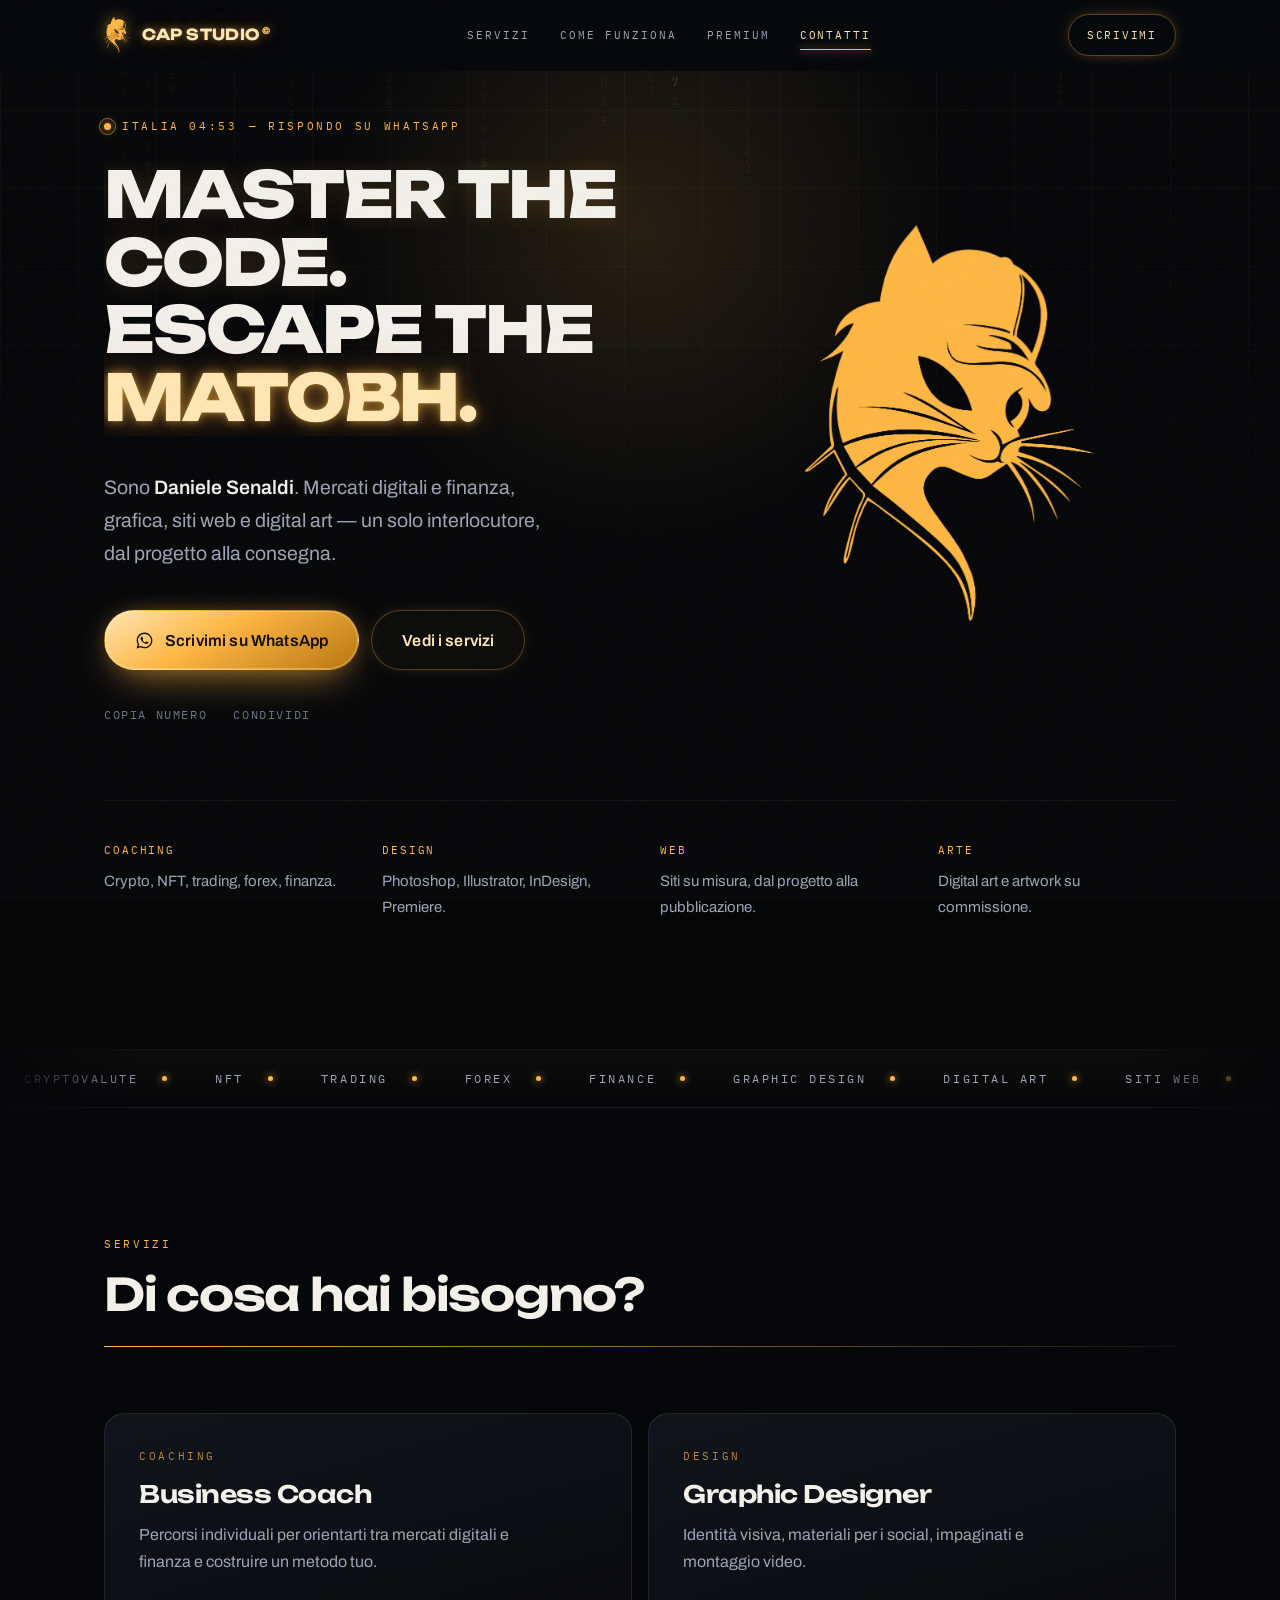
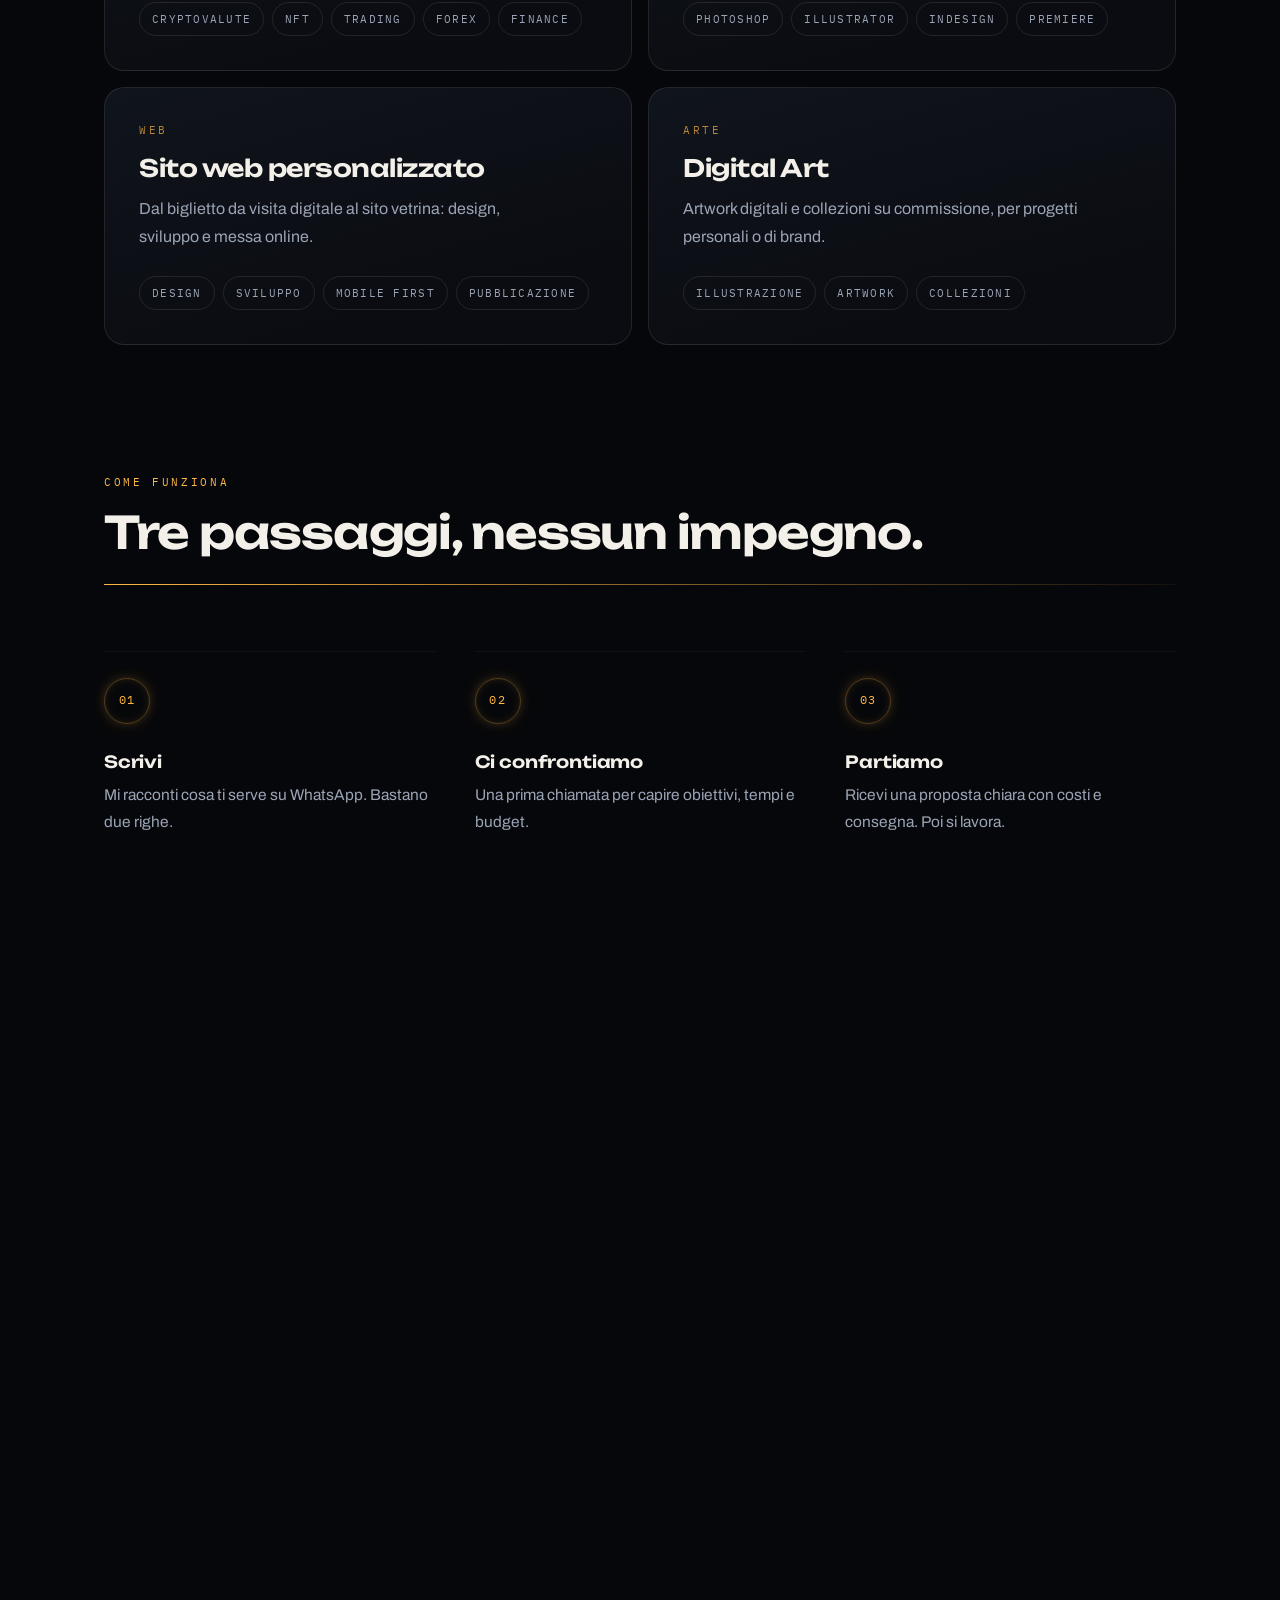
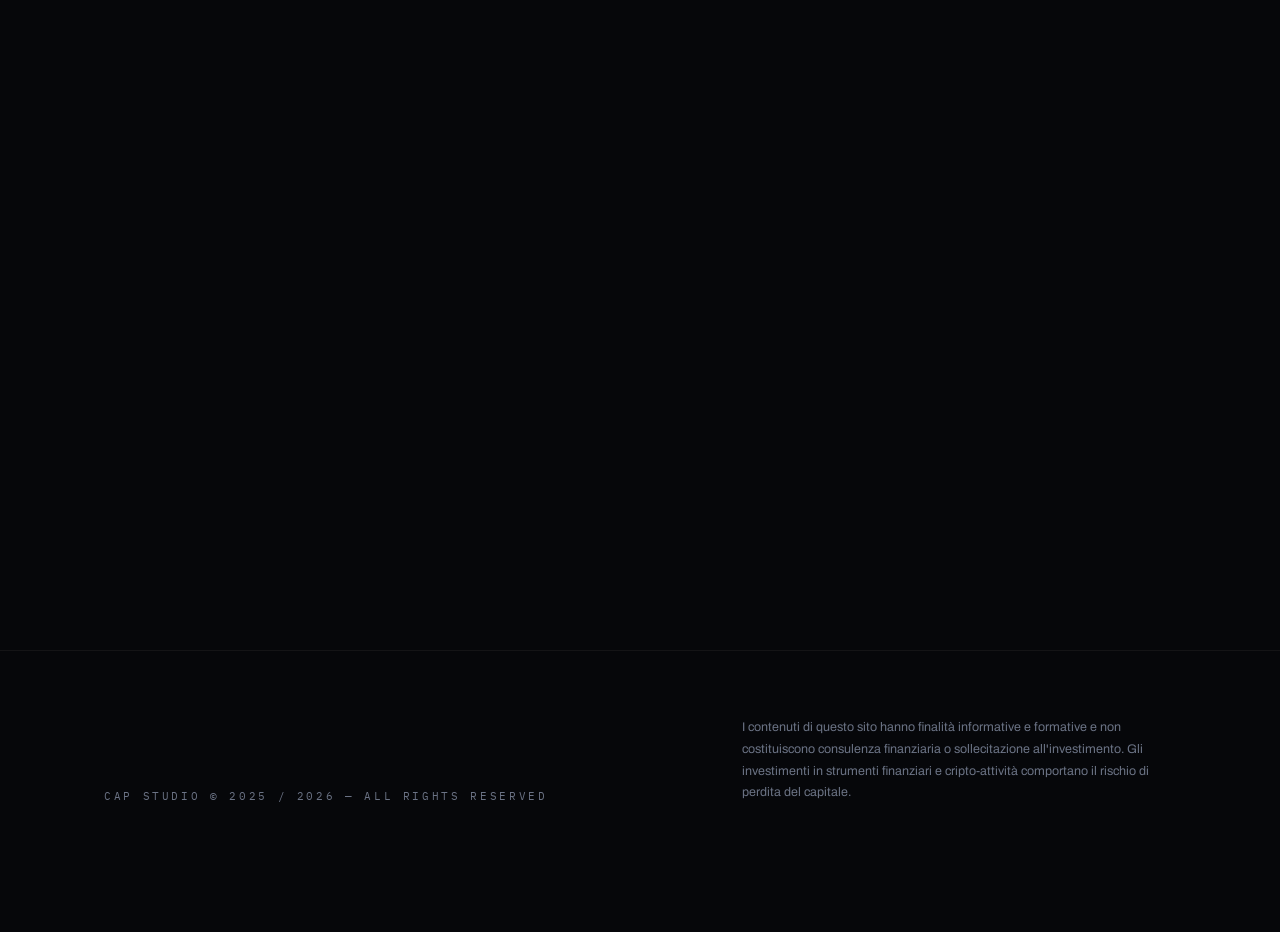
==== commit 03c1f843: "Rename index (2).html to index.html" ====
--- a/index.html
+++ b/index.html
@@ -141,39 +141,18 @@
 .hero{position:relative;overflow:hidden;padding:var(--s3) 0 var(--s6)}
 .hero .wrap{position:relative;z-index:2}
 
-/* ---- marchio neon: la firma della pagina ---- */
+/* ---- marchio: logo pulito, nessun bagliore dietro ---- */
 .mark{
   position:relative;display:block;
-  width:auto;height:clamp(206px,30vh,286px);aspect-ratio:1;margin:0 0 var(--s3);
-}
-.mark__glow{
-  position:absolute;left:50%;top:50%;width:230%;aspect-ratio:1;translate:-50% -50%;
-  background:radial-gradient(closest-side,rgba(255,183,67,.3),rgba(255,140,20,.08) 45%,transparent 72%);
-  animation:breathe 7s ease-in-out infinite;pointer-events:none;
-}
-@keyframes breathe{0%,100%{opacity:.7;transform:scale(1)}50%{opacity:1;transform:scale(1.09)}}
-.mark__ring{position:absolute;inset:-5%;pointer-events:none}
-.mark__ring::after{content:"";position:absolute;inset:0;border-radius:50%;border:1px solid rgba(255,183,67,.16)}
-.mark__ring::before{
-  content:"";position:absolute;inset:0;border-radius:50%;
-  background:conic-gradient(from 0deg,rgba(255,183,67,0) 0deg,rgba(255,183,67,.75) 48deg,rgba(255,231,180,1) 74deg,rgba(255,183,67,0) 140deg,rgba(255,183,67,0) 360deg);
-  -webkit-mask:radial-gradient(closest-side,transparent calc(100% - 2px),#000 calc(100% - 1.5px));
-  mask:radial-gradient(closest-side,transparent calc(100% - 2px),#000 calc(100% - 1.5px));
-  animation:spin 9s linear infinite;
-}
-@keyframes spin{to{transform:rotate(360deg)}}
+  width:auto;height:clamp(206px,30vh,286px);aspect-ratio:713/979;margin:0 0 var(--s3);
+}
 .mark img{position:absolute;inset:0;width:100%;height:100%;object-fit:contain}
-.mark__bloom{filter:blur(20px) saturate(1.6);opacity:.7;mix-blend-mode:screen;transform:scale(1.05)}
-.mark__core{filter:drop-shadow(0 0 5px rgba(255,183,67,.6)) drop-shadow(0 0 20px rgba(255,183,67,.4))}
 /* accensione */
-.ready .mark__core,.ready .mark__bloom,.ready .mark__ring{animation-name:ignite;animation-duration:1.5s;animation-timing-function:steps(1,end);animation-fill-mode:both}
-.ready .mark__ring{animation-name:ignite,spin;animation-duration:1.5s,9s;animation-timing-function:steps(1,end),linear;animation-iteration-count:1,infinite;animation-fill-mode:both,none}
+.ready .mark__core{animation:ignite 1.5s steps(1,end) both}
 @keyframes ignite{
   0%{opacity:0}6%{opacity:.5}10%{opacity:.05}16%{opacity:.85}20%{opacity:.15}
   26%{opacity:1}32%{opacity:.35}38%,100%{opacity:1}
 }
-.mark__bloom{opacity:0}
-.ready .mark__bloom{opacity:.7}
 
 .status{display:inline-flex;align-items:center;gap:11px;margin-bottom:var(--s3)}
 .dot{width:7px;height:7px;border-radius:50%;background:var(--gold);position:relative;flex:none;box-shadow:0 0 10px var(--gold)}
@@ -425,13 +404,11 @@
   .rv,.up{opacity:1;transform:none}
   h1 .l1 > span,h1 .l2 > span{transform:none}
   .rule{transform:none}
-  .mark__bloom,.ready .mark__bloom{opacity:.7}
   #rain,.spot{display:none}
 }
 </style>
 <noscript><style>
 .up,.rv{opacity:1!important;transform:none!important}
-.mark__bloom{opacity:.7!important}
 h1 .l1 > span,h1 .l2 > span{transform:none!important}
 .rule{transform:none!important}
 </style></noscript>
@@ -468,9 +445,6 @@
     <div class="wrap hero__in">
       <div class="hero__mark">
         <div class="mark">
-          <span class="mark__glow" aria-hidden="true"></span>
-          <span class="mark__ring" aria-hidden="true"></span>
-          <img class="mark__bloom" src="caplogo.png" alt="" aria-hidden="true" width="713" height="979" decoding="async">
           <img class="mark__core" src="caplogo.png" alt="Logo CAP Studio" width="713" height="979" fetchpriority="high" decoding="async">
         </div>
       </div>
@@ -495,7 +469,6 @@
 
         <div class="mini up d4">
           <button id="copy" type="button"><em id="copyLabel" style="font-style:normal">Copia numero</em></button>
-          <button id="vcf" type="button"><em style="font-style:normal">Salva contatto</em></button>
           <button id="share" type="button" hidden><em style="font-style:normal">Condividi</em></button>
         </div>
       </div>
@@ -788,20 +761,6 @@
     if (navigator.clipboard) navigator.clipboard.writeText(TEL).then(end, end); else end();
   });
 
-  /* --- salva contatto --- */
-  var vb = document.getElementById('vcf');
-  if (vb) vb.addEventListener('click', function(){
-    var v = ['BEGIN:VCARD','VERSION:3.0','N:Senaldi;Daniele;;;','FN:Daniele Senaldi',
-      'ORG:CAP Studio','TITLE:Business coach · Graphic designer · Web',
-      'TEL;TYPE=CELL:+393472335717','URL:https://danielesenaldi.github.io/CAP/',
-      'NOTE:Coaching su mercati digitali e finanza, grafica, siti web, digital art.','END:VCARD'].join('\r\n');
-    var a = document.createElement('a');
-    a.href = URL.createObjectURL(new Blob([v], {type:'text/vcard;charset=utf-8'}));
-    a.download = 'Daniele-Senaldi.vcf';
-    document.body.appendChild(a); a.click();
-    setTimeout(function(){ URL.revokeObjectURL(a.href); a.remove(); }, 4000);
-  });
-
   /* --- condividi --- */
   var sh = document.getElementById('share');
   if (sh && navigator.share){
